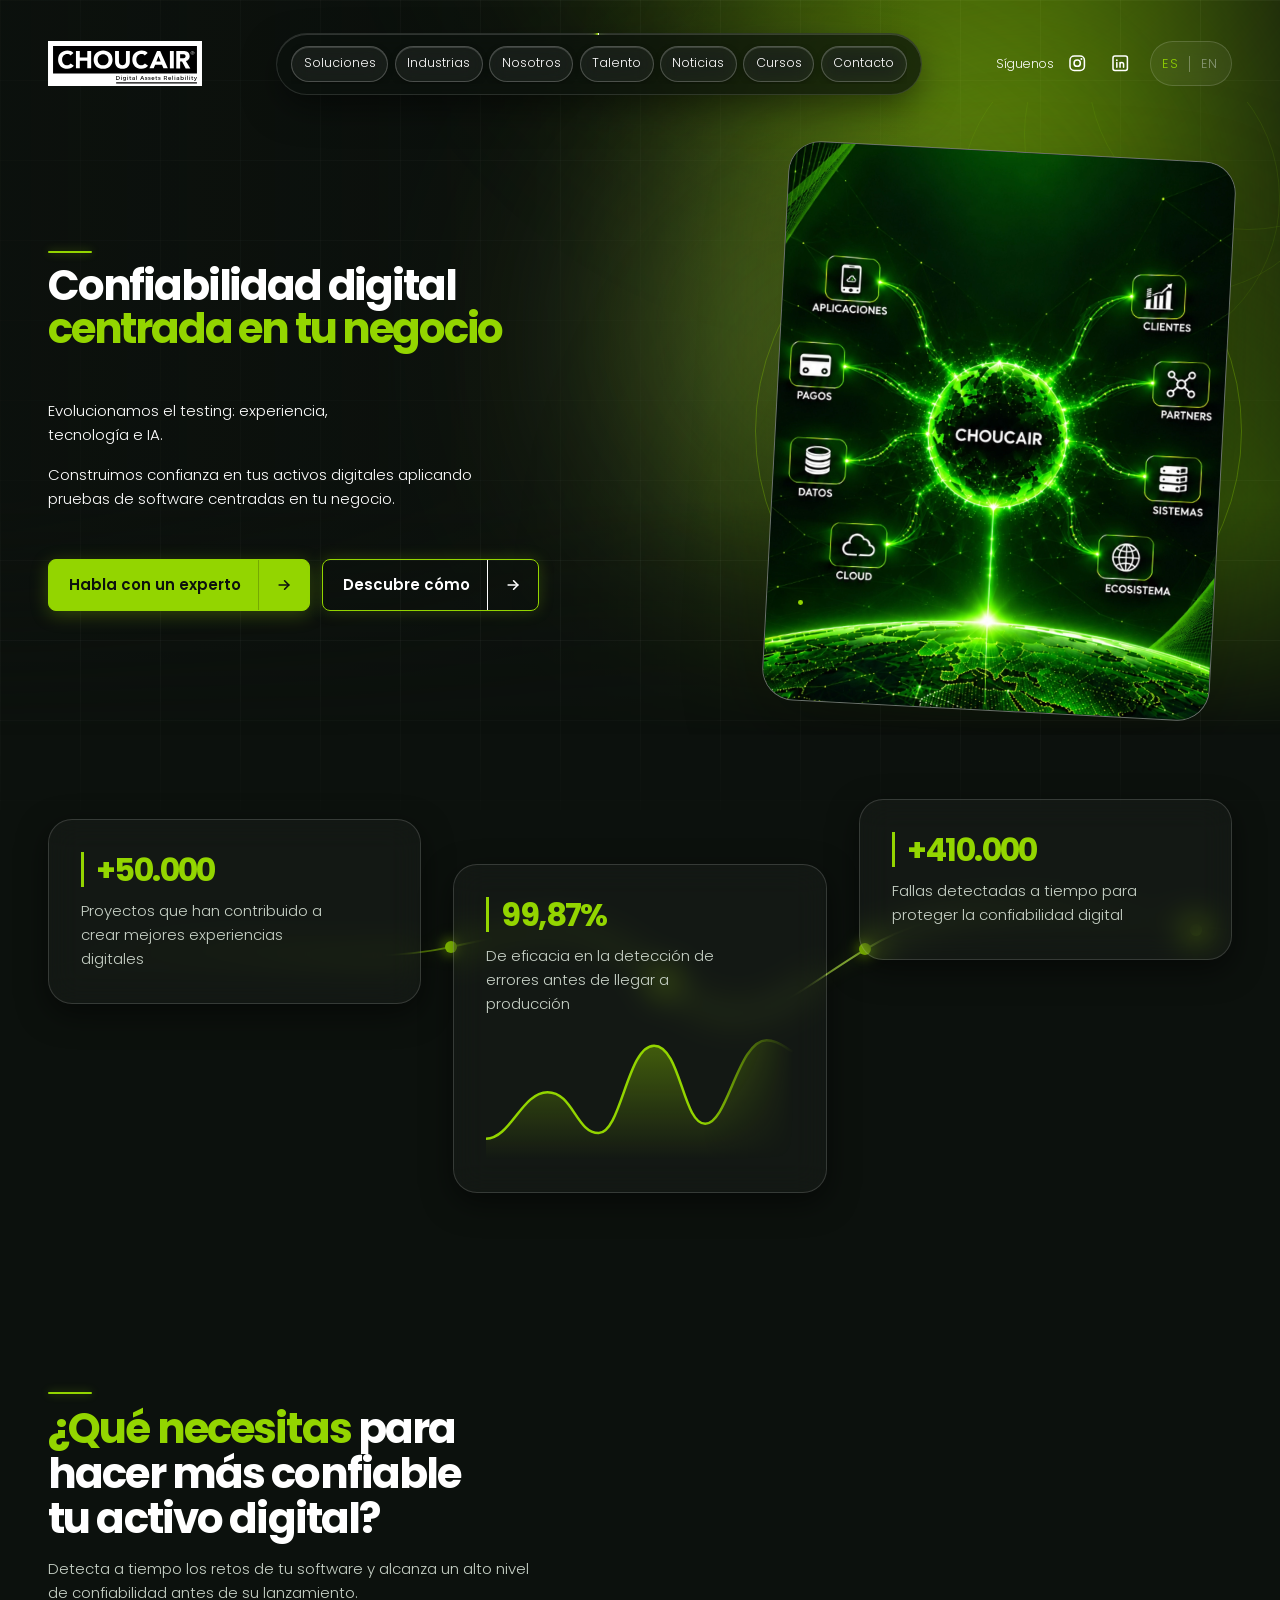
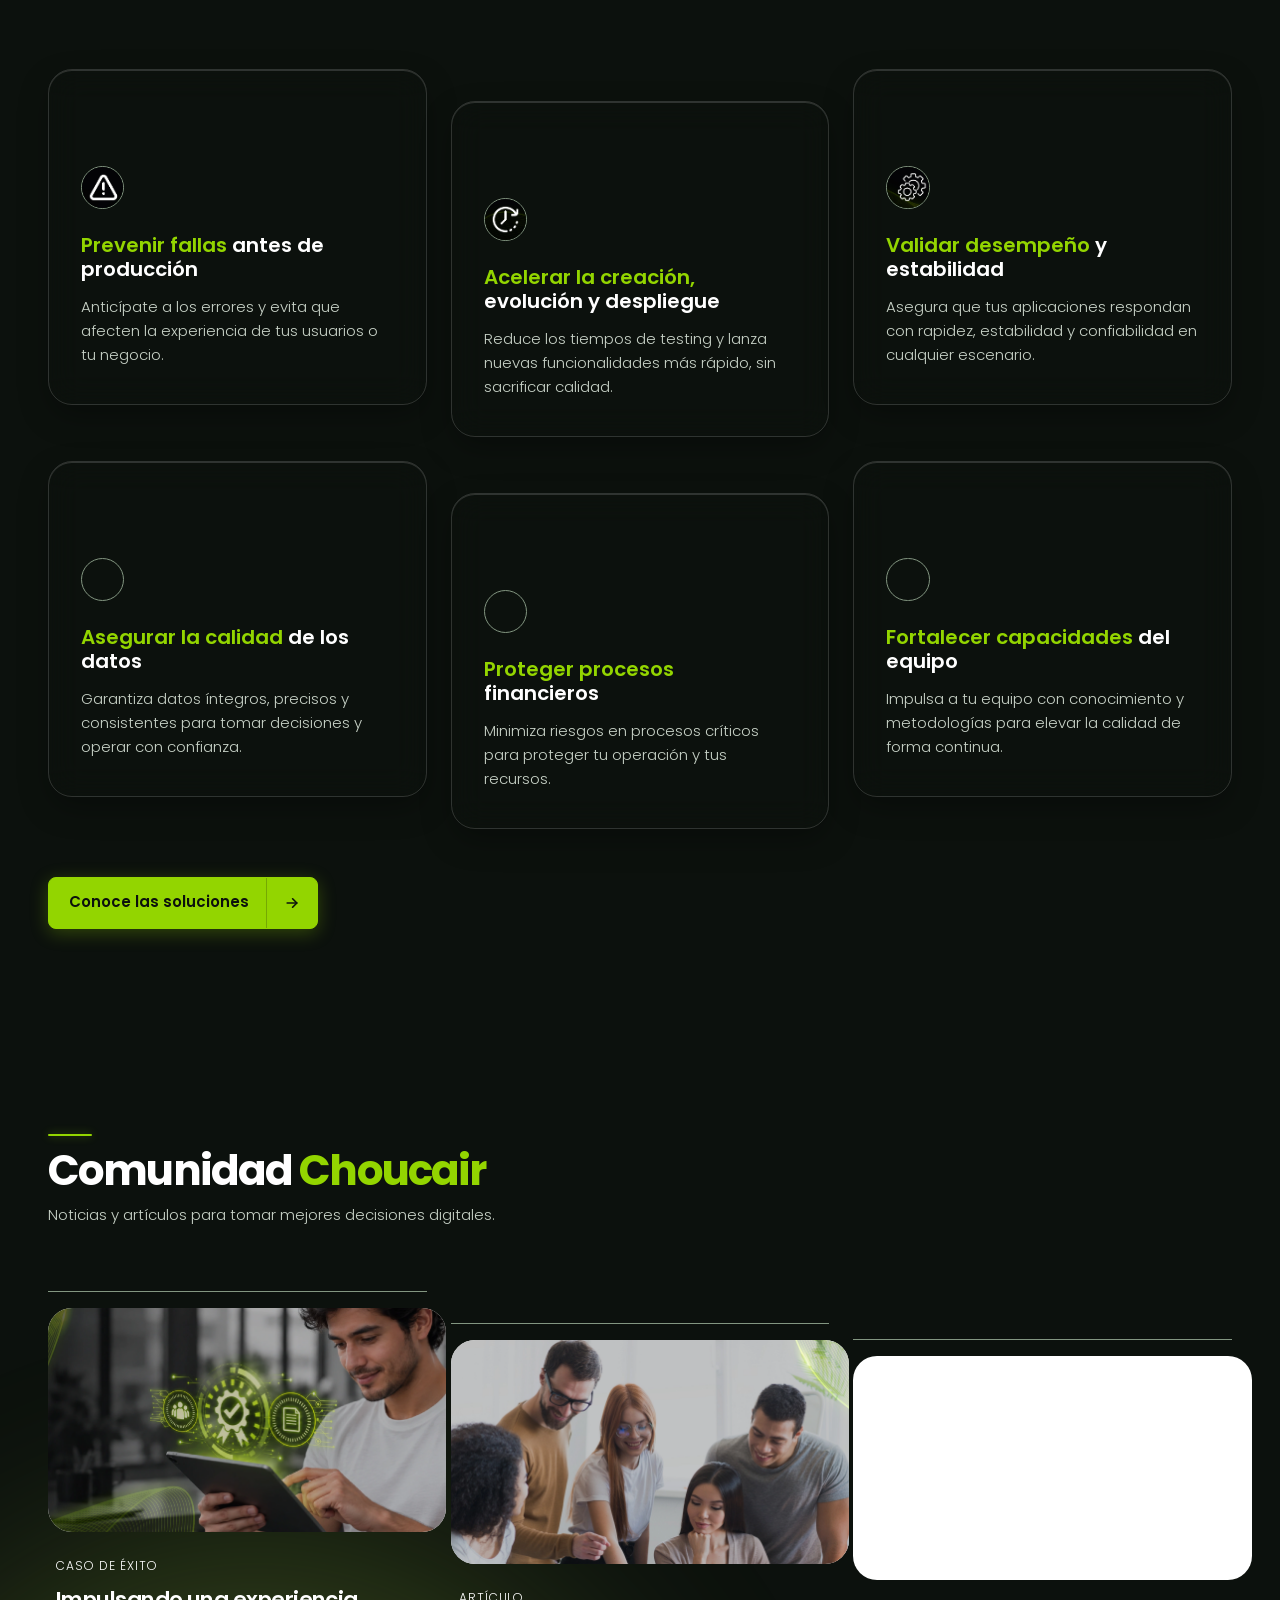
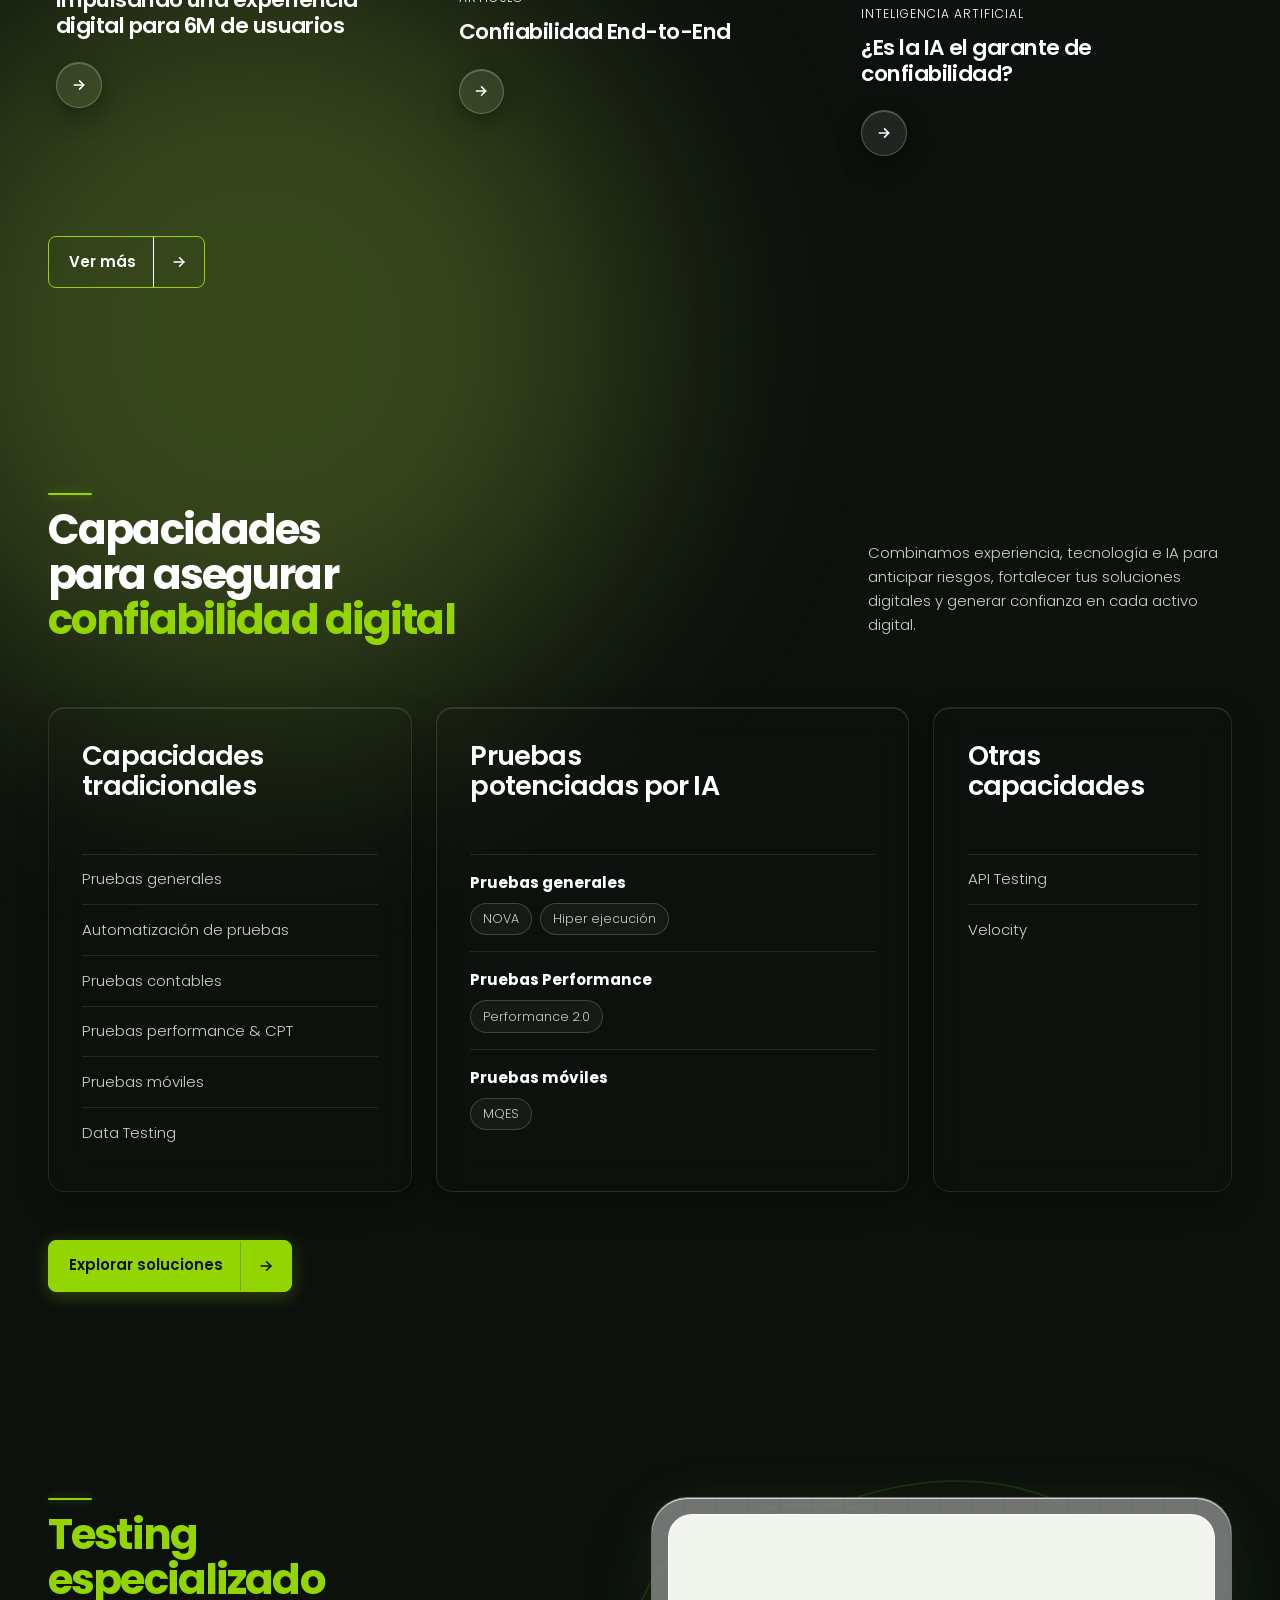
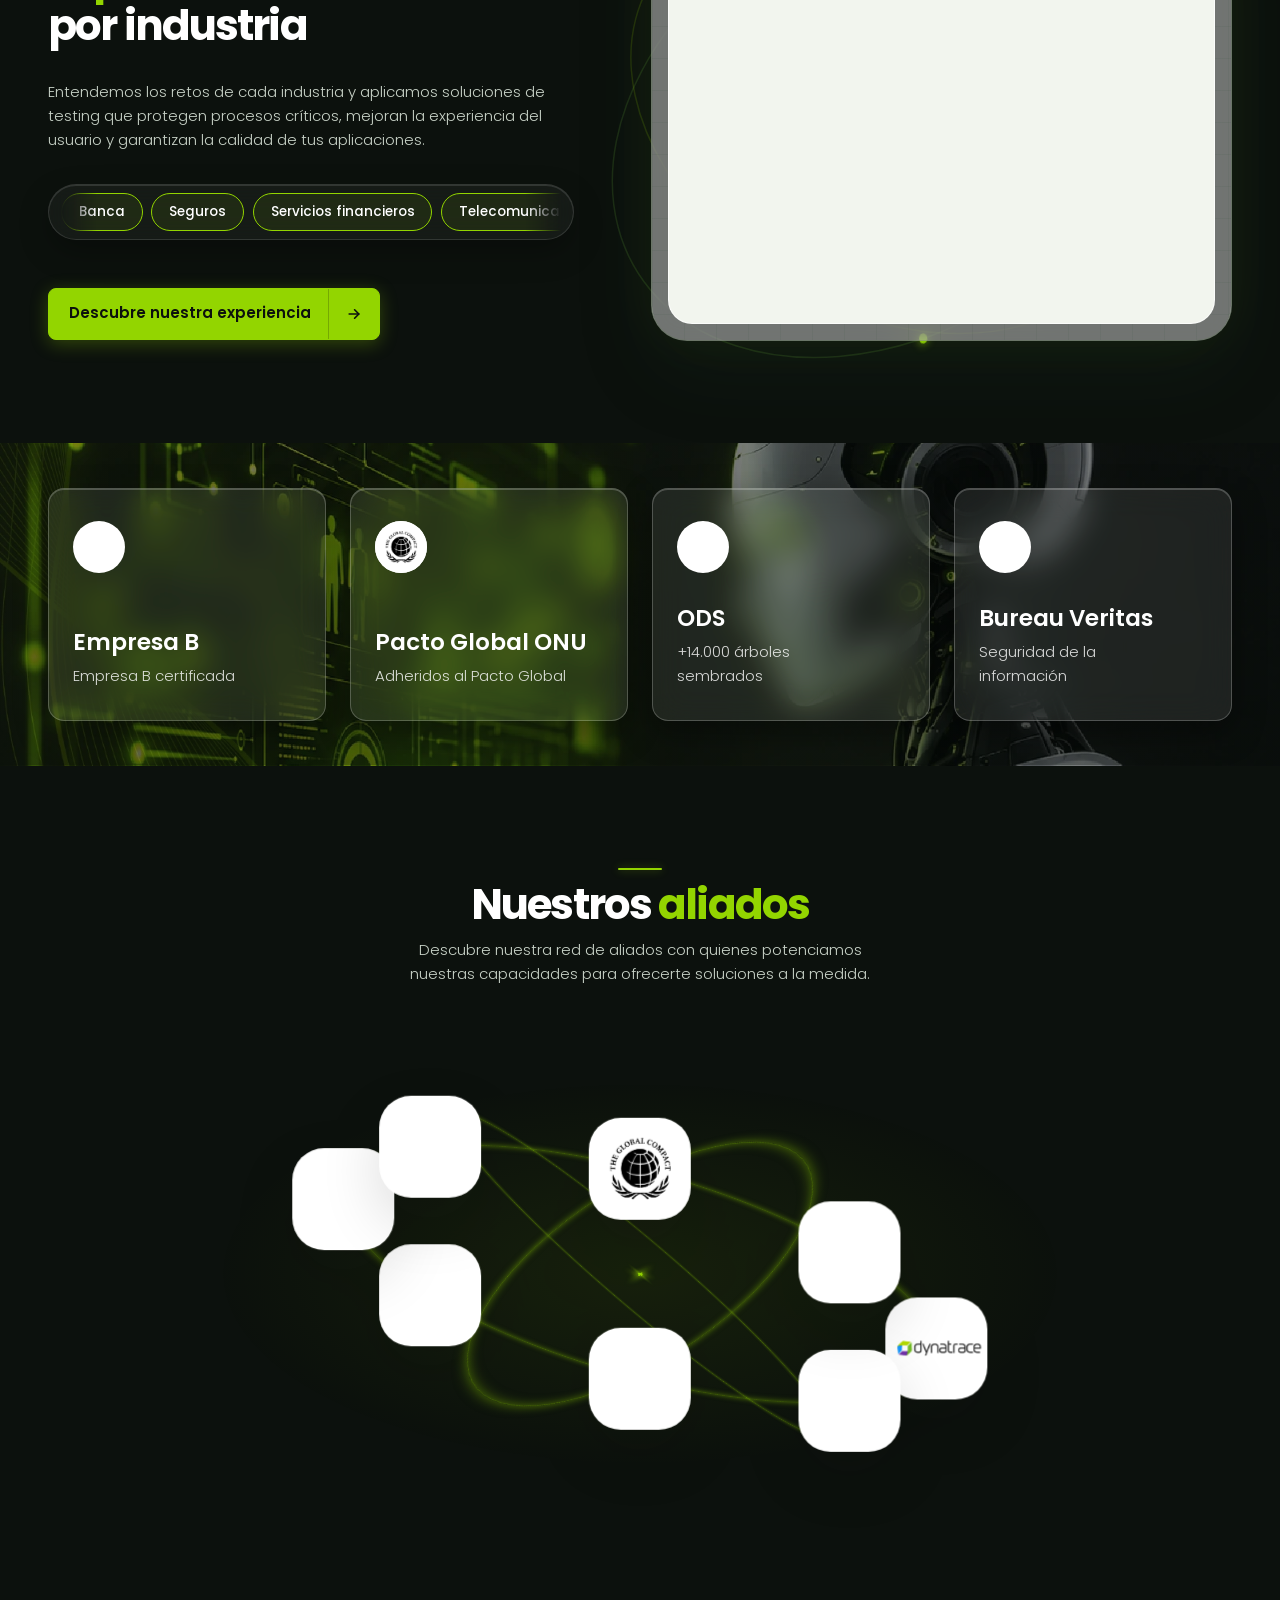
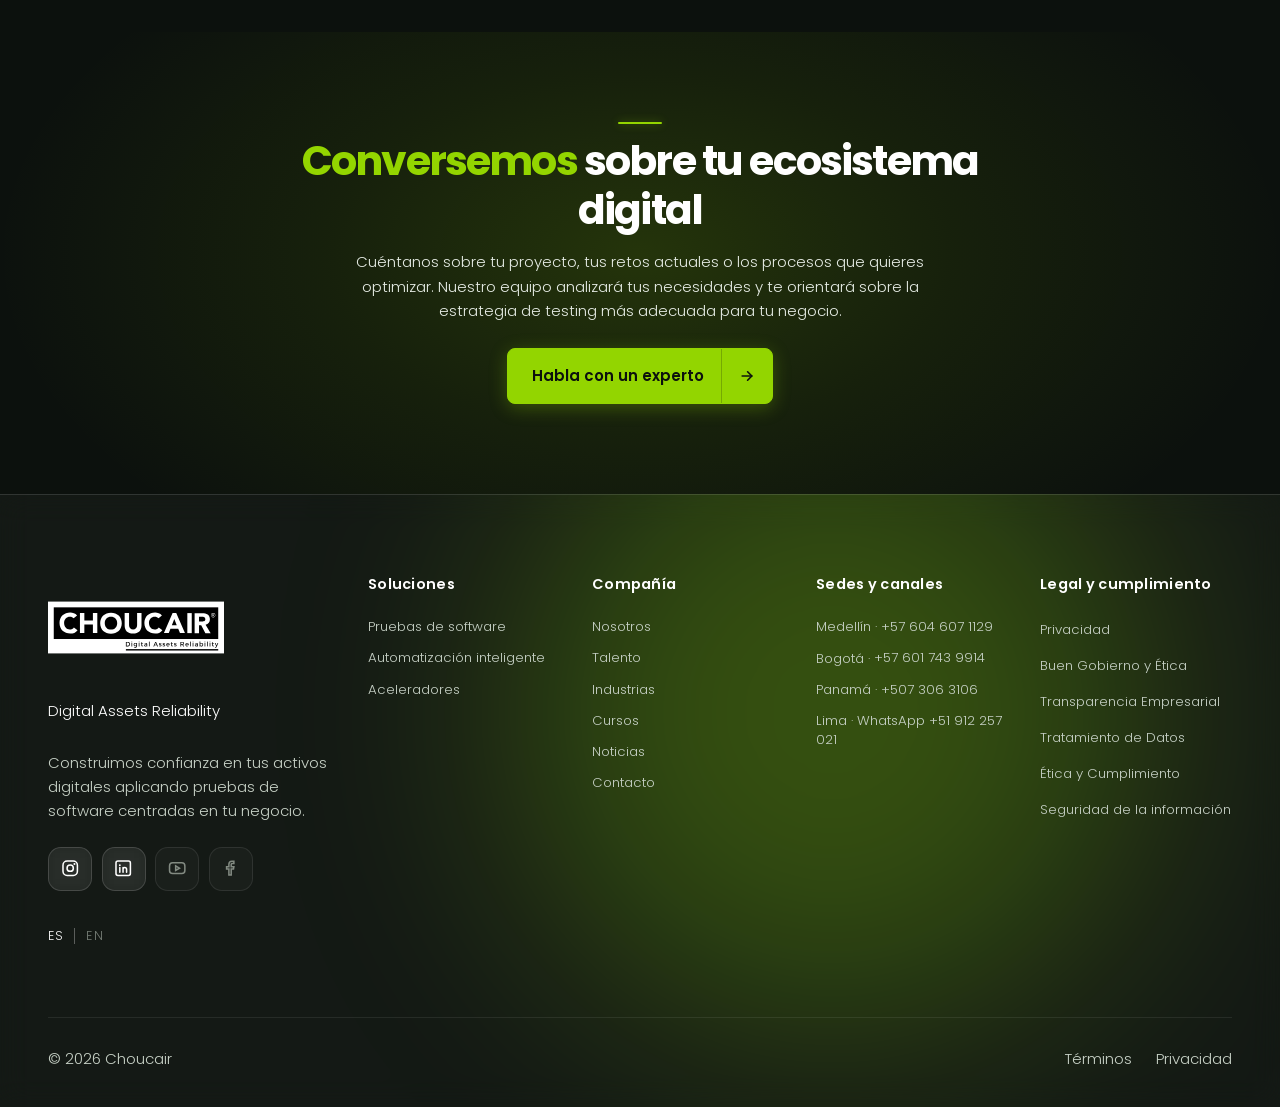
==== index.html @ 162a9464 "Add files via upload" ====
<!doctype html>
<html lang="es">
<head>
  <meta charset="utf-8">
  <meta name="viewport" content="width=device-width, initial-scale=1">
  <meta name="color-scheme" content="dark light">
  <meta name="description" content="Choucair · Confiabilidad digital centrada en tu negocio.">
  <title>Inicio · Choucair · C3 v0.3</title><meta name="robots" content="noindex,nofollow">
  <link rel="preconnect" href="https://fonts.googleapis.com">
  <link rel="preconnect" href="https://fonts.gstatic.com" crossorigin>
  <link rel="stylesheet" href="https://fonts.googleapis.com/css2?family=Poppins:wght@300;400;600;700&amp;display=swap">
  <link rel="stylesheet" href="style.css">
  <script src="home.js" defer></script>
<script src="global-background.js" defer></script></head>
<body class="home-pilot site-background home-page">
  <a class="skip-link" href="#inicio">Saltar al contenido</a>
  <div class="global-aurora" aria-hidden="true"><span></span><span></span><span></span></div><div class="scroll-progress" aria-hidden="true"><span id="scroll-progress-bar"></span></div>
  <main id="main">
    <div class="hero-stage">
      <div class="hero-aurora" aria-hidden="true">
        <div class="hero-aurora-light"></div><div class="hero-aurora-light"></div><div class="hero-aurora-light"></div><div class="hero-aurora-light hero-aurora-pointer"></div>
      </div>
      <header class="site-header" id="top">
        <div class="header-shell">
          <div class="header-inner">
            <a class="brand-link" href="index.html" aria-label="Choucair · Ir al inicio"><img src="assets/brand/logo-choucair.svg" alt="" width="375" height="111"></a>
            <nav class="header-nav-pill" id="primary-nav" aria-label="Navegación principal">
              <ul class="header-nav-list"><li><a href="soluciones.html"><svg class="nav-item-icon" viewBox="0 0 24 24" aria-hidden="true" focusable="false"><path d="m4 7.5 8-4.5 8 4.5v9L12 21l-8-4.5z"/><path d="m4 7.5 8 4.5 8-4.5M12 12v9"/></svg><span>Soluciones</span></a></li><li><a href="industrias.html"><svg class="nav-item-icon" viewBox="0 0 24 24" aria-hidden="true" focusable="false"><path d="M4 21V5l8-2v18M12 9h8v12M2 21h20"/><path d="M7 7v.01M7 11v.01M7 15v.01M16 12v.01M16 16v.01"/></svg><span>Industrias</span></a></li><li><a href="nosotros.html"><svg class="nav-item-icon" viewBox="0 0 24 24" aria-hidden="true" focusable="false"><circle cx="9" cy="8" r="3"/><path d="M3 20v-1a6 6 0 0 1 12 0v1zM16 5.5a3 3 0 0 1 0 5.8M18 14a4 4 0 0 1 3 3.9V20h-3"/></svg><span>Nosotros</span></a></li><li class="nav-talent-desktop"><a href="https://talento.choucairtesting.com/" target="_blank" rel="noopener noreferrer">Talento</a></li><li class="nav-talent-mobile"><a href="https://talento.choucairtesting.com/" target="_blank" rel="noopener noreferrer"><svg class="nav-item-icon" viewBox="0 0 24 24" aria-hidden="true" focusable="false"><circle cx="12" cy="8" r="3"/><path d="M5 21v-1a7 7 0 0 1 14 0v1z"/></svg><span>Talento</span></a></li><li><a href="noticias.html"><svg class="nav-item-icon" viewBox="0 0 24 24" aria-hidden="true" focusable="false"><path d="M4 4h16v16H4zM2 7v12a1 1 0 0 0 1 1M8 8h8M8 12h8M8 16h5"/><path d="M16 15h2v3h-2z"/></svg><span>Noticias</span></a></li><li><a href="cursos.html"><svg class="nav-item-icon" viewBox="0 0 24 24" aria-hidden="true" focusable="false"><path d="M3 5.5A2.5 2.5 0 0 1 5.5 3H21v17H5.5A2.5 2.5 0 0 0 3 22z"/><path d="M3 5.5v14A2.5 2.5 0 0 1 5.5 17H21M8 7h8M8 11h8"/></svg><span>Cursos</span></a></li><li><a href="contacto.html"><svg class="nav-item-icon" viewBox="0 0 24 24" aria-hidden="true" focusable="false"><rect x="3" y="5" width="18" height="14" rx="2"/><path d="m3 7 9 6 9-6"/></svg><span>Contacto</span></a></li></ul>
            <a class="mobile-whatsapp-cta" href="https://wa.me/573235688425" target="_blank" rel="noopener noreferrer"><svg class="mobile-whatsapp-icon" viewBox="0 0 24 24" aria-hidden="true" focusable="false"><path fill="currentColor" d="M17.472 14.382c-.297-.149-1.758-.867-2.03-.967-.273-.099-.471-.148-.67.15-.198.297-.768.966-.94 1.164-.173.198-.347.223-.644.075-.297-.149-1.255-.463-2.39-1.475-.883-.788-1.48-1.761-1.653-2.059-.173-.297-.018-.458.13-.606.134-.133.297-.347.446-.52.149-.174.198-.298.297-.496.099-.198.05-.372-.025-.52-.074-.149-.669-1.612-.916-2.207-.242-.579-.487-.5-.669-.51l-.57-.01c-.198 0-.52.074-.792.372s-1.04 1.016-1.04 2.479 1.065 2.875 1.213 3.074c.149.198 2.095 3.2 5.076 4.487.709.306 1.262.489 1.694.626.712.226 1.36.194 1.872.118.571-.085 1.758-.719 2.006-1.413.248-.694.248-1.289.173-1.413-.074-.124-.272-.198-.57-.347m-5.421 7.403h-.004a9.87 9.87 0 0 1-5.031-1.378l-.361-.214-3.741.982.999-3.648-.235-.374a9.86 9.86 0 0 1-1.51-5.26c.002-5.45 4.437-9.884 9.889-9.884a9.82 9.82 0 0 1 6.988 2.896 9.82 9.82 0 0 1 2.894 6.99c-.003 5.45-4.438 9.884-9.889 9.884m8.413-18.297A11.815 11.815 0 0 0 12.05 0C5.495 0 .16 5.335.157 11.89c0 2.096.547 4.142 1.588 5.946L.05 24l6.304-1.654a11.9 11.9 0 0 0 5.693 1.449h.005c6.554 0 11.89-5.335 11.893-11.89a11.82 11.82 0 0 0-3.481-8.417z"/></svg><span>Hablar por WhatsApp</span></a></nav>
            <div class="header-community">
              <div class="header-follow"><span class="header-follow-label">Síguenos</span><div class="header-socials social-links" role="group" aria-label="Redes sociales"><a href="https://www.instagram.com/choucairtesting/" target="_blank" rel="noopener noreferrer" aria-label="Instagram de Choucair"><svg class="social-icon social-icon-instagram" viewbox="0 0 24 24" aria-hidden="true"><rect x="2.6" y="2.6" width="18.8" height="18.8" rx="5.4"></rect><circle cx="12" cy="12" r="4.1"></circle><circle class="icon-dot" cx="17.55" cy="6.5" r="1.35"></circle></svg></a><a href="https://www.linkedin.com/company/choucairtesting/posts/?feedView=all" target="_blank" rel="noopener noreferrer" aria-label="LinkedIn de Choucair"><svg class="social-icon social-icon-linkedin" viewbox="0 0 24 24" aria-hidden="true"><rect x="2.6" y="2.6" width="18.8" height="18.8" rx="2.5"></rect><circle class="icon-dot" cx="7.6" cy="8" r="1.2"></circle><path d="M7.6 11.2v6.1M11.8 17.3v-6.1m0 2.2c0-1.4 1-2.3 2.3-2.3 1.4 0 2.3.9 2.3 2.4v3.8" stroke-linecap="round" stroke-linejoin="round"></path></svg></a></div></div>
              <div class="header-language"><div class="language-switch" role="group" aria-label="Idioma"><span aria-current="true">ES</span><span class="language-divider" aria-hidden="true"></span><button type="button" disabled title="Inglés aún no disponible" aria-label="Inglés, aún no disponible">EN</button></div></div>
            </div>
            <button class="mobile-menu-toggle" type="button" aria-controls="primary-nav" aria-expanded="false" aria-label="Abrir menú"><span class="mobile-menu-icon" aria-hidden="true"></span></button>
          </div>
        </div>
      </header>

        <!-- H01 · Banner principal -->
        <section class="home-section hero-section surface-dark" id="inicio" data-section="01" aria-labelledby="h01-title">
          <div class="signal-field" aria-hidden="true"><span class="signal-ring ring-one"></span><span class="signal-ring ring-two"></span><span class="signal-ring ring-three"></span></div>
          <div class="container hero-shell">
            <div class="hero-intro">
              <span class="section-kicker" aria-hidden="true"><span class="kicker-line"></span></span>
              <h1 class="display reveal" id="h01-title">Confiabilidad digital <span class="title-accent">centrada en tu negocio</span></h1>
              <p class="hero-lead reveal">Evolucionamos el testing: experiencia, tecnología e IA.</p>
              <p class="hero-description reveal">Construimos confianza en tus activos digitales aplicando pruebas de software centradas en tu negocio.</p>
              <div class="action-row reveal"><a class="button button-primary" href="contacto.html">Habla con un experto <span aria-hidden="true">↗</span></a><a class="button button-secondary hero-cta-featured" href="soluciones.html">Descubre cómo <span aria-hidden="true">↘</span></a></div>
            </div>
            <div class="hero-visual reveal">
              <div class="hero-visual-grid" aria-hidden="true"></div>
              <div class="hero-orbit orbit-a" aria-hidden="true"></div><div class="hero-orbit orbit-b" aria-hidden="true"></div>
              <div class="hero-media"><img src="assets/media/INICIO-HERO-PRINCIPAL-HOME.webp" alt="Ilustración de un ecosistema digital conectado alrededor de Choucair: aplicaciones, clientes, pagos, partners, datos, sistemas y cloud" width="1080" height="1350" loading="eager" fetchpriority="high" decoding="async"></div>

            </div>
          </div>
        </section>
    </div>

    <!-- H01 · Evidencia inmediata, debajo del Hero -->
    <section class="home-section evidence-section surface-dark" aria-label="Indicadores de confiabilidad">
      <div class="container evidence-wrap reveal">
        <div class="evidence-grid" tabindex="0" aria-label="Tres indicadores de confiabilidad">
          <div class="evidence-connector" aria-hidden="true">
            <svg viewbox="0 0 1200 180" preserveaspectratio="none" focusable="false"><defs><lineargradient id="evidence-connector-gradient" x1="0" y1="0" x2="1" y2="0"><stop offset="0" stop-color="#93d500" stop-opacity="0"></stop><stop offset=".3" stop-color="#93d500" stop-opacity=".55"></stop><stop offset=".7" stop-color="#b7e94a" stop-opacity=".75"></stop><stop offset="1" stop-color="#93d500" stop-opacity="0"></stop></lineargradient></defs><path d="M0 90 C180 60 290 95 408 74 S540 48 624 103 S740 120 828 76 S1010 40 1200 60" fill="none" stroke="url(#evidence-connector-gradient)" stroke-width="2" vector-effect="non-scaling-stroke"></path></svg>
            <span class="evidence-node node-one"></span><span class="evidence-node node-two"></span><span class="evidence-node node-three"></span><span class="evidence-node node-four"></span>
          </div>
          <div class="evidence-plate"><strong><span class="stat-count" aria-hidden="true">+50.000</span><span class="visually-hidden">+50.000</span></strong><span>Proyectos que han contribuido a crear mejores experiencias digitales</span></div>
          <div class="evidence-plate evidence-plate--middle"><strong><span class="stat-count" aria-hidden="true">99,87%</span><span class="visually-hidden">99,87%</span></strong><span>De eficacia en la detección de errores antes de llegar a producción</span><svg class="evidence-sparkline" viewbox="0 0 300 155" preserveaspectratio="none" aria-hidden="true" focusable="false"><defs><lineargradient id="evidence-sparkline-fill" x1="0" y1="0" x2="0" y2="1"><stop offset="0" stop-color="#93d500" stop-opacity=".38"></stop><stop offset="1" stop-color="#93d500" stop-opacity="0"></stop></lineargradient></defs><path d="M0 132 C24 132 35 82 60 82 C85 82 88 126 110 126 C132 126 138 32 164 32 C190 32 192 116 214 116 C236 116 246 26 274 26 C288 26 295 38 300 38 L300 155 L0 155 Z" fill="url(#evidence-sparkline-fill)"></path><path d="M0 132 C24 132 35 82 60 82 C85 82 88 126 110 126 C132 126 138 32 164 32 C190 32 192 116 214 116 C236 116 246 26 274 26 C288 26 295 38 300 38" fill="none" stroke="#93d500" stroke-width="2.5" stroke-linecap="round" vector-effect="non-scaling-stroke"></path></svg></div>
          <div class="evidence-plate evidence-plate--last"><strong><span class="stat-count" aria-hidden="true">+410.000</span><span class="visually-hidden">+410.000</span></strong><span>Fallas detectadas a tiempo para proteger la confiabilidad digital</span></div>
        </div>
      </div>
    </section>

    <!-- H02 · Entrada por necesidad -->
    <section class="home-section needs-section surface-dark" id="necesidades" data-section="02" aria-labelledby="h02-title">
      <div class="container section-frame">
        <div class="section-heading"><span class="section-kicker" aria-hidden="true"><span class="kicker-line"></span></span><h2 class="section-title reveal" id="h02-title"><span class="title-accent">¿Qué necesitas</span> para hacer más confiable tu activo digital?</h2><p class="section-description reveal">Detecta a tiempo los retos de tu software y alcanza un alto nivel de confiabilidad antes de su lanzamiento.</p></div>
        <div class="need-grid" tabindex="0" aria-label="Necesidades digitales; desliza para ver más">
          <article class="need-card reveal"><span class="need-glyph" aria-hidden="true"><img src="assets/media/needs/need-1.webp" alt="" width="1001" height="1001" loading="lazy" decoding="async"></span><h3><span class="title-accent">Prevenir fallas</span> antes de producción</h3><p>Anticípate a los errores y evita que afecten la experiencia de tus usuarios o tu negocio.</p></article>
          <article class="need-card reveal"><span class="need-glyph" aria-hidden="true"><img src="assets/media/needs/need-2.webp" alt="" width="1001" height="1001" loading="lazy" decoding="async"></span><h3><span class="title-accent">Acelerar la creación,</span> evolución y despliegue</h3><p>Reduce los tiempos de testing y lanza nuevas funcionalidades más rápido, sin sacrificar calidad.</p></article>
          <article class="need-card reveal"><span class="need-glyph" aria-hidden="true"><img src="assets/media/needs/need-3.webp" alt="" width="1001" height="1001" loading="lazy" decoding="async"></span><h3><span class="title-accent">Validar desempeño</span> y estabilidad</h3><p>Asegura que tus aplicaciones respondan con rapidez, estabilidad y confiabilidad en cualquier escenario.</p></article>
          <article class="need-card reveal"><span class="need-glyph" aria-hidden="true"><img src="assets/media/needs/need-4.webp" alt="" width="1001" height="1001" loading="lazy" decoding="async"></span><h3><span class="title-accent">Asegurar la calidad</span> de los datos</h3><p>Garantiza datos íntegros, precisos y consistentes para tomar decisiones y operar con confianza.</p></article>
          <article class="need-card reveal"><span class="need-glyph" aria-hidden="true"><img src="assets/media/needs/need-5.webp" alt="" width="1001" height="1001" loading="lazy" decoding="async"></span><h3><span class="title-accent">Proteger procesos</span> financieros</h3><p>Minimiza riesgos en procesos críticos para proteger tu operación y tus recursos.</p></article>
          <article class="need-card reveal"><span class="need-glyph" aria-hidden="true"><img src="assets/media/needs/need-6.webp" alt="" width="1001" height="1001" loading="lazy" decoding="async"></span><h3><span class="title-accent">Fortalecer capacidades</span> del equipo</h3><p>Impulsa a tu equipo con conocimiento y metodologías para elevar la calidad de forma continua.</p></article>
        </div>
        <div class="section-tail reveal"><a class="button button-primary" href="soluciones.html">Conoce las soluciones <span aria-hidden="true">↗</span></a></div>
      </div>
    </section>

    <!-- H03 · Comunidad / noticias recientes -->
    <section class="home-section editorial-section surface-light" id="noticias" data-section="03" aria-labelledby="h03-title">
      <div class="container section-frame">
        <div class="section-heading"><span class="section-kicker" aria-hidden="true"><span class="kicker-line"></span></span><div class="heading-line heading-line--stacked"><h2 class="section-title reveal" id="h03-title">Comunidad <span class="title-accent">Choucair</span></h2><p class="section-description reveal">Noticias y artículos para tomar mejores decisiones digitales.</p></div></div>
        <div class="editorial-grid" tabindex="0" aria-label="Publicaciones de Comunidad Choucair; desliza para ver más">
          <article class="editorial-card reveal"><div class="editorial-cover"><img src="assets/media/editorial/INICIO-NOTICIAS-RECIENTES-DESKTOP-1.webp" alt="Persona consulta indicadores de calidad digital en una tableta" width="1601" height="901" loading="lazy" decoding="async"></div><div class="editorial-body"><p class="card-meta">Caso de éxito</p><h3>Impulsando una experiencia digital para 6M de usuarios</h3><a class="card-direction" aria-label="Abrir artículo: Impulsando una experiencia digital para 6M de usuarios" href="articulo.html">↗</a></div></article>
          <article class="editorial-card reveal"><div class="editorial-cover"><img src="assets/media/editorial/INICIO-NOTICIAS-CONFIABILIDAD-END-TO-END.webp" alt="Equipo de profesionales colaborando en una revisión de confiabilidad digital" width="1600" height="900" loading="lazy" decoding="async"></div><div class="editorial-body"><p class="card-meta">Artículo</p><h3>Confiabilidad End-to-End</h3><a class="card-direction" aria-label="Abrir artículo: Confiabilidad End-to-End" href="articulo.html">↗</a></div></article>
          <article class="editorial-card reveal"><div class="editorial-cover"><img src="assets/media/editorial/INICIO-NOTICIAS-IA-GARANTE-CONFIABILIDAD.webp" alt="Profesional interactuando con una interfaz de indicadores de calidad e inteligencia artificial" width="1600" height="900" loading="lazy" decoding="async"></div><div class="editorial-body"><p class="card-meta">Inteligencia artificial</p><h3>¿Es la IA el garante de confiabilidad?</h3><a class="card-direction" aria-label="Abrir artículo: ¿Es la IA el garante de confiabilidad?" href="articulo.html">↗</a></div></article>
        </div>
        <div class="section-tail reveal"><a class="button button-secondary" href="noticias.html">Ver más <span aria-hidden="true">↗</span></a></div>
      </div>
    </section>

    <!-- H04 · Mapa del portafolio -->
    <section class="home-section capability-section surface-dark" id="soluciones" data-section="04" aria-labelledby="h04-title">
      <div class="container section-frame">
        <div class="section-heading"><span class="section-kicker" aria-hidden="true"><span class="kicker-line"></span></span><div class="heading-line"><h2 class="section-title reveal" id="h04-title">Capacidades para asegurar <span class="title-accent">confiabilidad digital</span></h2><p class="section-description reveal">Combinamos experiencia, tecnología e IA para anticipar riesgos, fortalecer tus soluciones digitales y generar confianza en cada activo digital.</p></div></div>
        <div class="capability-map" aria-label="Tres pilares del portafolio de capacidades">
          <div class="capability-panel reveal"><h3>Capacidades tradicionales</h3><ul><li>Pruebas generales</li><li>Automatización de pruebas</li><li>Pruebas contables</li><li>Pruebas performance &amp; CPT</li><li>Pruebas móviles</li><li>Data Testing</li></ul></div>
          <div class="capability-panel capability-panel-featured reveal"><h3>Pruebas potenciadas por IA</h3><div class="ai-capability"><strong>Pruebas generales</strong><div><span>NOVA</span><span>Hiper ejecución</span></div></div><div class="ai-capability"><strong>Pruebas Performance</strong><div><span>Performance 2.0</span></div></div><div class="ai-capability"><strong>Pruebas móviles</strong><div><span>MQES</span></div></div></div>
          <div class="capability-panel reveal"><h3>Otras capacidades</h3><ul><li>API Testing</li><li>Velocity</li></ul></div>
        </div>
        <div class="section-tail reveal"><a class="button button-primary" href="soluciones.html">Explorar soluciones <span aria-hidden="true">↗</span></a></div>
      </div>
    </section>

    <!-- H05 · Experiencia por industria -->
    <section class="home-section industry-section surface-light" id="industrias" data-section="05" aria-labelledby="h05-title">
      <div class="container industry-layout">
        <div class="industry-copy"><span class="section-kicker" aria-hidden="true"><span class="kicker-line"></span></span><h2 class="section-title reveal" id="h05-title"><span class="title-accent">Testing especializado</span> por industria</h2><p class="section-description reveal">Entendemos los retos de cada industria y aplicamos soluciones de testing que protegen procesos críticos, mejoran la experiencia del usuario y garantizan la calidad de tus aplicaciones.</p>
          <div class="industry-tag-rail reveal">
            <button class="industry-tag-arrow industry-tag-arrow--previous" type="button" aria-label="Ver industrias anteriores" disabled><svg viewbox="0 0 24 24" aria-hidden="true" focusable="false"><path d="m14.5 5-7 7 7 7"></path></svg></button>
            <div class="industry-tag-viewport" aria-label="Industrias representadas; desplaza horizontalmente para ver todas" tabindex="0"><div class="industry-tag-track"><ul class="industry-tags"><li>Banca</li><li>Seguros</li><li>Servicios financieros</li><li>Telecomunicaciones</li><li>Retail</li></ul><ul class="industry-tags industry-tags--clone" aria-hidden="true"><li>Banca</li><li>Seguros</li><li>Servicios financieros</li><li>Telecomunicaciones</li><li>Retail</li></ul></div></div>
            <button class="industry-tag-arrow industry-tag-arrow--next" type="button" aria-label="Ver más industrias"><svg viewbox="0 0 24 24" aria-hidden="true" focusable="false"><path d="m9.5 5 7 7-7 7"></path></svg></button>
          </div>
          <a class="button button-primary" href="industrias.html">Descubre nuestra experiencia <span aria-hidden="true">↗</span></a></div>
        <div class="industry-visual-wrap reveal"><svg class="industry-orbit" viewbox="0 0 1000 750" preserveaspectratio="none" aria-hidden="true" focusable="false"><g transform="rotate(-18 500 375)"><ellipse cx="500" cy="375" rx="484" ry="310"></ellipse><circle class="industry-orbit-node" r="7"><animatemotion dur="18s" repeatcount="indefinite" path="M 984,375 A 484,310 0 1,1 16,375 A 484,310 0 1,1 984,375"></animatemotion></circle></g><g transform="rotate(18 500 375)"><ellipse cx="500" cy="375" rx="452" ry="276"></ellipse></g></svg><div class="industry-visual"><div class="industry-media"><img src="assets/media/industry/INICIO-EXPERIENCIA-POR-INDUSTRIA-MOBILE.webp" alt="Dos personas revisan información digital en un portátil" width="1081" height="1351" loading="lazy" decoding="async"></div></div></div>
      </div>
    </section>

    <!-- H06 · Confianza con respaldo -->
    <section class="home-section trust-section surface-dark" id="respaldo" data-section="06" aria-labelledby="h06-title">
      <div class="container section-frame">
        <h2 class="section-title visually-hidden" id="h06-title">Empresa B, Pacto Global ONU, ODS y Bureau Veritas</h2>
        <div class="trust-grid">
          <div class="trust-item reveal"><span class="trust-symbol trust-symbol--logo" aria-hidden="true"><img src="assets/media/partners/INICIO-ALIADOS-Y-PARTNERS-DESKTOP-MOBILE-5.webp" alt="" width="1001" height="1001" loading="lazy" decoding="async"></span><strong>Empresa B</strong><span>Empresa B certificada</span></div>
          <div class="trust-item reveal"><span class="trust-symbol trust-symbol--logo" aria-hidden="true"><img src="assets/media/partners/INICIO-ALIADOS-Y-PARTNERS-DESKTOP-MOBILE-7.webp" alt="" width="1001" height="1001" loading="lazy" decoding="async"></span><strong>Pacto Global ONU</strong><span>Adheridos al Pacto Global</span></div>
          <div class="trust-item reveal"><span class="trust-symbol trust-symbol--logo" aria-hidden="true"><img src="assets/media/partners/INICIO-ALIADOS-Y-PARTNERS-DESKTOP-MOBILE-6.webp" alt="" width="1001" height="1001" loading="lazy" decoding="async"></span><strong>ODS</strong><span>+14.000 árboles sembrados</span></div>
          <div class="trust-item reveal"><span class="trust-symbol trust-symbol--logo" aria-hidden="true"><img src="assets/media/partners/INICIO-ALIADOS-Y-PARTNERS-DESKTOP-MOBILE-8.webp" alt="" width="1001" height="1001" loading="lazy" decoding="async"></span><strong>Bureau Veritas</strong><span>Seguridad de la información</span></div>
        </div>
      </div>
    </section>

    <!-- H07 · Aliados -->
    <section class="home-section partners-section surface-light" id="aliados" data-section="07" aria-labelledby="h07-title">
      <div class="container section-frame">
        <div class="section-heading partners-heading"><span class="section-kicker" aria-hidden="true"><span class="kicker-line"></span></span><div class="heading-line"><h2 class="section-title reveal" id="h07-title">Nuestros <span class="title-accent">aliados</span></h2><p class="section-description reveal">Descubre nuestra red de aliados con quienes potenciamos nuestras capacidades para ofrecerte soluciones a la medida.</p></div></div>

        <div class="partner-orbit-scene">
          <div class="partner-orbit-lines" aria-hidden="true"><span class="partner-orbit-ring partner-orbit-ring--outer"><span class="partner-orbit-node"></span></span><span class="partner-orbit-ring partner-orbit-ring--inner"><span class="partner-orbit-node"></span></span><span class="partner-orbit-ring partner-orbit-ring--tertiary"><span class="partner-orbit-node"></span></span></div>
          <ul class="partner-cloud reveal" tabindex="0" aria-label="Aliados de Choucair; desliza horizontalmente para ver todos los logos">
            <li class="partner-card"><span class="partner-card-face"><img src="assets/media/partners/INICIO-ALIADOS-Y-PARTNERS-DESKTOP-MOBILE-1.webp" alt="Dynatrace" width="1001" height="1001" loading="lazy" decoding="async"></span></li>
            <li class="partner-card"><span class="partner-card-face"><img src="assets/media/partners/INICIO-ALIADOS-Y-PARTNERS-DESKTOP-MOBILE-2.webp" alt="Fluid Attacks" width="1001" height="1001" loading="lazy" decoding="async"></span></li>
            <li class="partner-card"><span class="partner-card-face"><img src="assets/media/partners/INICIO-ALIADOS-Y-PARTNERS-DESKTOP-MOBILE-3.webp" alt="Grupo HDI" width="1001" height="1001" loading="lazy" decoding="async"></span></li>
            <li class="partner-card"><span class="partner-card-face"><img src="assets/media/partners/INICIO-ALIADOS-Y-PARTNERS-DESKTOP-MOBILE-4.webp" alt="Tricentis" width="1001" height="1001" loading="lazy" decoding="async"></span></li>
            <li class="partner-card"><span class="partner-card-face"><img src="assets/media/partners/INICIO-ALIADOS-Y-PARTNERS-DESKTOP-MOBILE-5.webp" alt="Certified B Corporation" width="1001" height="1001" loading="lazy" decoding="async"></span></li>
            <li class="partner-card"><span class="partner-card-face"><img src="assets/media/partners/INICIO-ALIADOS-Y-PARTNERS-DESKTOP-MOBILE-6.webp" alt="Objetivos de Desarrollo Sostenible" width="1001" height="1001" loading="lazy" decoding="async"></span></li>
            <li class="partner-card"><span class="partner-card-face"><img src="assets/media/partners/INICIO-ALIADOS-Y-PARTNERS-DESKTOP-MOBILE-7.webp" alt="The Global Compact" width="1001" height="1001" loading="lazy" decoding="async"></span></li>
            <li class="partner-card"><span class="partner-card-face"><img src="assets/media/partners/INICIO-ALIADOS-Y-PARTNERS-DESKTOP-MOBILE-8.webp" alt="Bureau Veritas" width="1001" height="1001" loading="lazy" decoding="async"></span></li>
          </ul>
        </div>
      </div>
    </section>

  <div class="closing-stage home-closing-stage">
    <div class="closing-aurora" aria-hidden="true"><span class="closing-aurora-light"></span><span class="closing-aurora-light"></span><span class="closing-aurora-light"></span><span class="closing-aurora-light"></span></div>
    <!-- H08 · Conversión principal -->
    <section class="home-section closing-section home-closing-cta" id="contacto" data-section="08" aria-labelledby="h08-title">
      <div class="container closing-layout"><div class="closing-copy"><span class="section-kicker" aria-hidden="true"><span class="kicker-line"></span></span><h2 class="section-title reveal" id="h08-title"><span class="title-accent">Conversemos</span> sobre tu ecosistema digital</h2><p class="section-description reveal">Cuéntanos sobre tu proyecto, tus retos actuales o los procesos que quieres optimizar. Nuestro equipo analizará tus necesidades y te orientará sobre la estrategia de testing más adecuada para tu negocio.</p></div><div class="closing-action reveal"><a class="button button-primary button-large" href="contacto.html">Habla con un experto <span aria-hidden="true">↗</span></a></div></div>
    </section>
  </div>
  </main>

  <footer class="site-footer" aria-label="Pie de página">
    <div class="footer-shell reveal">
      <div class="footer-brand"><img src="assets/brand/logo-choucair.svg" alt="Choucair" width="375" height="111"><span class="footer-tagline">Digital Assets Reliability</span><p class="footer-description">Construimos confianza en tus activos digitales aplicando pruebas de software centradas en tu negocio.</p><div class="footer-socials social-links" role="group" aria-label="Redes sociales"><a href="https://www.instagram.com/choucairtesting/" target="_blank" rel="noopener noreferrer" aria-label="Instagram de Choucair"><svg class="social-icon social-icon-instagram" viewbox="0 0 24 24" aria-hidden="true"><rect x="2.6" y="2.6" width="18.8" height="18.8" rx="5.4"></rect><circle cx="12" cy="12" r="4.1"></circle><circle class="icon-dot" cx="17.55" cy="6.5" r="1.35"></circle></svg></a><a href="https://www.linkedin.com/company/choucairtesting/posts/?feedView=all" target="_blank" rel="noopener noreferrer" aria-label="LinkedIn de Choucair"><svg class="social-icon social-icon-linkedin" viewbox="0 0 24 24" aria-hidden="true"><rect x="2.6" y="2.6" width="18.8" height="18.8" rx="2.5"></rect><circle class="icon-dot" cx="7.6" cy="8" r="1.2"></circle><path d="M7.6 11.2v6.1M11.8 17.3v-6.1m0 2.2c0-1.4 1-2.3 2.3-2.3 1.4 0 2.3.9 2.3 2.4v3.8" stroke-linecap="round" stroke-linejoin="round"></path></svg></a><span class="social-placeholder" role="img" aria-label="YouTube: enlace pendiente" title="Enlace oficial pendiente"><svg class="social-icon" viewbox="0 0 24 24" aria-hidden="true"><rect x="2" y="5" width="20" height="14" rx="4"></rect><path d="m10 9 5 3-5 3z"></path></svg></span><span class="social-placeholder" role="img" aria-label="Facebook: enlace pendiente" title="Enlace oficial pendiente"><svg class="social-icon" viewbox="0 0 24 24" aria-hidden="true"><path d="M15.5 3H13a4 4 0 0 0-4 4v3H6v3h3v8h3v-8h3l.5-3H12V7a1 1 0 0 1 1-1h2.5z"></path></svg></span></div><div class="language-switch" role="group" aria-label="Idioma"><span aria-current="true">ES</span><span class="language-divider" aria-hidden="true"></span><button type="button" disabled title="Inglés aún no disponible" aria-label="Inglés, aún no disponible">EN</button></div></div>
      <details class="footer-group"><summary><h2>Soluciones</h2></summary><ul><li><a href="soluciones.html#pruebas-software">Pruebas de software</a></li><li><a href="soluciones.html#pruebas-software">Automatización inteligente</a></li><li><a href="soluciones.html#aceleradores">Aceleradores</a></li></ul></details>
      <details class="footer-group"><summary><h2>Compañía</h2></summary><ul><li><a href="nosotros.html">Nosotros</a></li><li><a href="https://talento.choucairtesting.com/" target="_blank" rel="noopener noreferrer">Talento</a></li><li><a href="industrias.html">Industrias</a></li><li><a href="cursos.html">Cursos</a></li><li><a href="noticias.html">Noticias</a></li><li><a href="contacto.html">Contacto</a></li></ul></details>
      <details class="footer-group"><summary><h2>Sedes y canales</h2></summary><ul><li>Medellín · <a href="tel:+576046071129">+57 604 607 1129</a></li><li>Bogotá · <a href="tel:+576017439914">+57 601 743 9914</a></li><li>Panamá · <a href="tel:+5073063106">+507 306 3106</a></li><li>Lima · WhatsApp <a href="tel:+51912257021">+51 912 257 021</a></li></ul></details>
      <details class="footer-group"><summary><h2>Legal y cumplimiento</h2></summary><ul><li><button type="button" data-preview-target="Privacidad">Privacidad</button></li><li><button type="button" data-preview-target="Buen Gobierno y Ética">Buen Gobierno y Ética</button></li><li><button type="button" data-preview-target="Transparencia Empresarial">Transparencia Empresarial</button></li><li><button type="button" data-preview-target="Tratamiento de Datos">Tratamiento de Datos</button></li><li><button type="button" data-preview-target="Ética y Cumplimiento">Ética y Cumplimiento</button></li><li><button type="button" data-preview-target="Seguridad de la información">Seguridad de la información</button></li></ul></details>
    </div>
    <div class="footer-bottom"><span>© 2026 Choucair</span><div class="footer-bottom-links"><button type="button" data-preview-target="Términos">Términos</button><button type="button" data-preview-target="Privacidad">Privacidad</button></div></div>
  </footer>
  <button class="back-to-top" type="button" aria-label="Volver al inicio" title="Volver al inicio" tabindex="-1" aria-hidden="true">↑</button>
  <div class="preview-notice" id="preview-notice" role="status" aria-live="polite" hidden><span id="preview-message"></span><button type="button" id="preview-dismiss" aria-label="Cerrar aviso">×</button></div>
</body>
</html>
---- style.css ----
/* Source: tokens.css */
/* Choucair 03B · Foundations v0. Valores candidatos, no tema WordPress definitivo. */
:root {
  --brand-black: #000000;
  --brand-white: #ffffff;
  --brand-lime: #93d500;
  --brand-lime-rgb: 147, 213, 0;
  --glass-tint-lime: rgb(147 213 0 / .15);
  --glass-glow-lime: 0 4px 20px rgb(147 213 0 / .2);
  --web-ink: #0c110d;
  --surface-dark-raised: #18221b;
  --surface-light: #f2f5ee;
  --surface-light-raised: #ffffff;
  --text-dark-secondary: #c7d1c6;
  --text-light-secondary: #405044;
  --control-border-dark: #839681;
  --control-border-light: #637461;
  --focus-outer: #ffffff;
  --focus-inner: #0c110d;
  --error-text: #f7b9ad;

  --font-main: "Poppins", Arial, sans-serif;
  --weight-body: 300;
  --weight-heading: 700;
  --weight-heading-compact: 600;
  --type-display: 2.625rem;
  --type-section: 2.625rem;
  --type-panel: clamp(1.5rem, 2.3vw, 2.25rem);
  --type-lead: .9375rem;
  --type-body: .9375rem;
  --type-small: .875rem;

  --space-1: .25rem;
  --space-2: .5rem;
  --space-3: .75rem;
  --space-4: 1rem;
  --space-5: 1.5rem;
  --space-6: 2rem;
  --space-7: 3rem;
  --space-8: 4rem;
  --space-9: 6rem;
  --section-space: clamp(4rem, 8vw, 7rem);

  --content-max: 75rem;
  --reading-max: 68ch;
  --page-gutter: clamp(1rem, 4vw, 3rem);
  --grid-gap: clamp(1rem, 2vw, 1.5rem);
  --radius-control: .75rem;
  --radius-panel: 1.5rem;
  --radius-hero: 2rem;
  --control-min: 2.75rem;
  --motion-fast: 160ms;
  --motion-medium: 240ms;
  --motion-reveal: 680ms;
  --motion-orbit: 18s;
  --motion-float: 10s;
  --motion-ease: cubic-bezier(.2, .8, .2, 1);
  --motion-organic: cubic-bezier(.22, 1, .36, 1);
}

*, *::before, *::after { box-sizing: border-box; }
html { scroll-behavior: smooth; }
body { margin: 0; color: #ffffff; color: var(--brand-white, #ffffff); font-family: var(--font-main, Arial, sans-serif); font-size: var(--type-body, 15px); font-weight: var(--weight-body, 400); line-height: 1.6; }
p { font-size: var(--type-body); font-weight: var(--weight-body) !important; line-height: 1.6; }
h1, h2 { font-size: var(--type-section); font-weight: var(--weight-heading); }
h3, h4 { font-weight: var(--weight-heading-compact); }
img, svg { display: block; max-width: 100%; }
button, input, textarea, select { font: inherit; }
button { cursor: pointer; }
:disabled { cursor: not-allowed; }

.container { width: min(var(--content-max), calc(100% - 2 * var(--page-gutter))); margin-inline: auto; }
.reading { max-width: var(--reading-max); }
.section-space { padding-block: var(--section-space); }
.grid-12 { display: grid; grid-template-columns: repeat(12, minmax(0, 1fr)); gap: var(--grid-gap); }

.surface-dark {
  --surface: var(--web-ink);
  --surface-raised: var(--surface-dark-raised);
  --text: var(--brand-white);
  --text-secondary: var(--text-dark-secondary);
  --control-border: var(--control-border-dark);
  --hairline: rgb(255 255 255 / .2);
  --glass: rgb(255 255 255 / .065);
  --focus-halo: var(--brand-white);
  background: var(--surface);
  color: var(--text);
}
.surface-light {
  --surface: var(--surface-light);
  --surface-raised: var(--surface-light-raised);
  --text: var(--web-ink);
  --text-secondary: var(--text-light-secondary);
  --control-border: var(--control-border-light);
  --hairline: rgb(12 17 13 / .18);
  --glass: rgb(255 255 255 / .75);
  --focus-halo: var(--web-ink);
  background: var(--surface);
  color: var(--text);
}

.eyebrow { margin: 0; color: var(--text-secondary); font-size: var(--type-small); font-weight: var(--weight-body); letter-spacing: .12em; text-transform: uppercase; }
.display { margin: 0; font-size: var(--type-display); line-height: 1.02; letter-spacing: -.052em; font-weight: var(--weight-heading); overflow-wrap: anywhere; text-wrap: balance; }
.section-title { margin: 0; font-size: var(--type-section); line-height: 1.08; letter-spacing: -.045em; font-weight: var(--weight-heading); overflow-wrap: anywhere; text-wrap: balance; }
.panel-title { margin: 0; font-size: var(--type-panel); line-height: 1.17; letter-spacing: -.025em; font-weight: var(--weight-heading-compact); overflow-wrap: anywhere; }
.lead { font-size: var(--type-lead); line-height: 1.6; overflow-wrap: anywhere; }
.body-copy { max-width: var(--reading-max); color: var(--text-secondary); overflow-wrap: anywhere; }

.action-row { display: flex; flex-wrap: wrap; gap: var(--space-3); align-items: center; }
.button, .wp-block-button__link {
  position: relative; z-index: 0; display: inline-flex; align-items: center; justify-content: space-between; gap: 0;
  min-height: 3.25rem; padding: 0 0 0 1.15rem; overflow: hidden;
  border: 1px solid var(--brand-lime); border-radius: .5rem;
  background: transparent; color: var(--text, var(--brand-white));
  font-weight: var(--weight-heading-compact); line-height: 1.25; overflow-wrap: anywhere; text-align: left; text-decoration: none;
  transition: color .15s ease, border-color .5s ease-in-out;
}
.button-primary, .button-secondary { background: transparent; border-color: var(--brand-lime); color: var(--text, var(--brand-white)); }
.button::before, .wp-block-button__link::before {
  content: ""; position: absolute; z-index: -1; inset-block: 0; left: -40%; width: 140%;
  background: linear-gradient(to right, transparent 0%, var(--brand-lime) 40%, var(--brand-lime) 100%);
  transform: translateX(-100%); transition: transform .5s ease-in-out; pointer-events: none;
}
.button:hover::before, .button:focus-visible::before,
.wp-block-button__link:hover::before, .wp-block-button__link:focus-visible::before { transform: translateX(0); }
.button:hover, .button:focus-visible, .wp-block-button__link:hover, .wp-block-button__link:focus-visible {
  color: var(--web-ink); transition: color .18s ease .22s, border-color .5s ease-in-out;
}
.button > span[aria-hidden="true"], .wp-block-button__link::after {
  display: grid; place-items: center; align-self: stretch; flex: 0 0 3.2rem; min-width: 3.2rem; margin-left: 1rem;
  border-left: 1px solid color-mix(in srgb, currentColor 30%, transparent); font-size: 1.15em; line-height: 1;
}
.wp-block-button__link::after { content: "↗"; }
.button:disabled, .button[aria-disabled="true"], .wp-block-button__link[aria-disabled="true"] { opacity: .48; }
.button:focus-visible, .wp-block-button__link:focus-visible, .text-link:focus-visible, .field:focus-visible {
  outline: 3px solid var(--focus-halo); outline-offset: 3px;
  box-shadow: 0 0 0 6px var(--brand-lime);
}
.text-link { color: var(--text); text-decoration: underline; text-decoration-thickness: .1em; text-underline-offset: .25em; }
.text-link:hover { text-decoration-thickness: .16em; }

.panel { background: var(--surface-raised); border: 1px solid var(--hairline); border-radius: var(--radius-panel); }
.panel-glass { background: var(--glass); }
@supports (backdrop-filter: blur(1px)) { .panel-glass { backdrop-filter: blur(14px); } }
.panel-pad { padding: clamp(1.25rem, 3vw, 2.5rem); }
.field-label { display: block; margin-bottom: var(--space-2); font-weight: var(--weight-body); }
.field {
  width: 100%; min-height: var(--control-min); padding: .7rem .9rem;
  color: var(--text); background: var(--surface-raised); border: 1px solid var(--control-border); border-radius: var(--radius-control);
}
.field::placeholder { color: var(--text-secondary); }
.field:disabled { opacity: .55; }
.field-help { display: block; margin-top: var(--space-2); color: var(--text-secondary); font-size: var(--type-small); }
.field-error { color: var(--error-text); }
.surface-light .field-error { color: #8a2d20; }
.placeholder {
  display: grid; place-items: center; min-height: 11rem; padding: var(--space-5);
  border: 1px dashed var(--control-border); border-radius: var(--radius-panel);
  color: var(--text-secondary); text-align: center; background: var(--glass);
}

@media (max-width: 63.99rem) {
  .grid-12 { grid-template-columns: repeat(8, minmax(0, 1fr)); }
}
@media (max-width: 47.49rem) {
  .grid-12 { grid-template-columns: repeat(4, minmax(0, 1fr)); }
}
@media (max-width: 30rem) {
  .action-row > .button { width: 100%; }
  .panel-pad { padding: var(--space-5); }
}
@media (prefers-reduced-motion: reduce) {
  html { scroll-behavior: auto; }
  *, *::before, *::after { animation-duration: .01ms !important; animation-iteration-count: 1 !important; transition-duration: .01ms !important; }
}


/* Source: tokens.css */
/* Choucair 03B · Foundations v0. Valores candidatos, no tema WordPress definitivo. */
@property --nav-orbit-angle {
  syntax: "<angle>";
  inherits: false;
  initial-value: 0deg;
}
:root {
  --brand-black: #000000;
  --brand-white: #ffffff;
  --brand-lime: #93d500;
  --brand-lime-rgb: 147, 213, 0;
  --glass-tint-lime: rgb(147 213 0 / .15);
  --glass-glow-lime: 0 4px 20px rgb(147 213 0 / .2);
  --accent-purple: #841fff;
  --accent-purple-rgb: 132, 31, 255;
  --web-ink: #0c110d;
  --surface-dark-raised: #18221b;
  --surface-light: #f2f5ee;
  --surface-light-raised: #ffffff;
  --text-dark-secondary: #c7d1c6;
  --text-light-secondary: #405044;
  --control-border-dark: #839681;
  --control-border-light: #637461;
  --focus-outer: #ffffff;
  --focus-inner: #0c110d;
  --error-text: #f7b9ad;
  --tech-grid-line: rgba(255, 255, 255, .06);

  --font-main: "Poppins", Arial, sans-serif;
  --weight-body: 300;
  --weight-heading: 700;
  --weight-heading-compact: 600;
  --type-display: 2.625rem;
  --type-section: 2.625rem;
  --type-panel: clamp(1.5rem, 2.3vw, 2.25rem);
  --type-lead: .9375rem;
  --type-body: .9375rem;
  --type-small: .875rem;

  --space-1: .25rem;
  --space-2: .5rem;
  --space-3: .75rem;
  --space-4: 1rem;
  --space-5: 1.5rem;
  --space-6: 2rem;
  --space-7: 3rem;
  --space-8: 4rem;
  --space-9: 6rem;
  --section-space: clamp(4rem, 8vw, 7rem);

  --content-max: 75rem;
  --reading-max: 68ch;
  --page-gutter: clamp(1rem, 4vw, 3rem);
  --grid-gap: clamp(1rem, 2vw, 1.5rem);
  --radius-control: .75rem;
  --radius-panel: 1.5rem;
  --radius-hero: 2rem;
  --control-min: 2.75rem;
  --motion-fast: 160ms;
  --motion-medium: 240ms;
  --motion-reveal: 680ms;
  --motion-orbit: 18s;
  --motion-float: 10s;
  --motion-ease: cubic-bezier(.2, .8, .2, 1);
  --motion-organic: cubic-bezier(.22, 1, .36, 1);
}

*, *::before, *::after { box-sizing: border-box; }
html { scroll-behavior: smooth; }
body { margin: 0; color: #ffffff; color: var(--brand-white, #ffffff); font-family: var(--font-main, Arial, sans-serif); font-size: var(--type-body, 15px); font-weight: var(--weight-body, 400); line-height: 1.6; }
p { font-size: var(--type-body); font-weight: var(--weight-body) !important; line-height: 1.6; }
h1, h2 { font-size: var(--type-section); font-weight: var(--weight-heading); }
h3, h4 { font-weight: var(--weight-heading-compact); }
img, svg { display: block; max-width: 100%; }
button, input, textarea, select { font: inherit; }
button { cursor: pointer; }
:disabled { cursor: not-allowed; }

.container { width: min(var(--content-max), calc(100% - 2 * var(--page-gutter))); margin-inline: auto; }
.reading { max-width: var(--reading-max); }
.section-space { padding-block: var(--section-space); }
.grid-12 { display: grid; grid-template-columns: repeat(12, minmax(0, 1fr)); gap: var(--grid-gap); }

.surface-dark {
  --surface: var(--web-ink, #0c110d);
  --surface-raised: var(--surface-dark-raised, #18221b);
  --text: var(--brand-white, #ffffff);
  --text-secondary: var(--text-dark-secondary, #c7d1c6);
  --control-border: var(--control-border-dark, #839681);
  --hairline: rgb(255 255 255 / .2);
  --glass: rgb(255 255 255 / .065);
  --focus-halo: var(--brand-white, #ffffff);
  background: var(--surface, #0c110d);
  color: var(--text, #ffffff);
}
.surface-light {
  --surface: var(--surface-light, #f2f5ee);
  --surface-raised: var(--surface-light-raised, #ffffff);
  --text: var(--web-ink, #0c110d);
  --text-secondary: var(--text-light-secondary, #405044);
  --control-border: var(--control-border-light, #637461);
  --hairline: rgb(12 17 13 / .18);
  --glass: rgb(255 255 255 / .75);
  --focus-halo: var(--web-ink, #0c110d);
  background: var(--surface, #f2f5ee);
  color: var(--text, #0c110d);
}

.eyebrow { margin: 0; color: var(--text-secondary); font-size: var(--type-small); font-weight: var(--weight-body); letter-spacing: .12em; text-transform: uppercase; }
.section-kicker { display: flex; align-items: center; gap: .85rem; margin: 0 0 0.75rem; color: var(--text-secondary); font-size: .72rem; font-weight: var(--weight-body); letter-spacing: .18em; text-transform: uppercase; }
.kicker-line { display: inline-block; width: 2.75rem; height: 2px; border-radius: 9999px; flex: 0 0 auto; background: var(--brand-lime, #93d500); box-shadow: 0 0 8px rgba(147, 213, 0, 0.45); }
.display { margin: 0; font-size: var(--type-display); line-height: 1.02; letter-spacing: -.052em; font-weight: var(--weight-heading); overflow-wrap: anywhere; text-wrap: balance; }
.section-title { margin: 0; font-size: var(--type-section); line-height: 1.08; letter-spacing: -.045em; font-weight: var(--weight-heading); overflow-wrap: anywhere; text-wrap: balance; }
.panel-title { margin: 0; font-size: var(--type-panel); line-height: 1.17; letter-spacing: -.025em; font-weight: var(--weight-heading-compact); overflow-wrap: anywhere; }
.lead { font-size: var(--type-lead); line-height: 1.6; overflow-wrap: anywhere; }
.body-copy { max-width: var(--reading-max); color: var(--text-secondary); overflow-wrap: anywhere; }

.action-row { display: flex; flex-wrap: wrap; gap: var(--space-3); align-items: center; }
.button, .wp-block-button__link, .wf-primary, .wf-secondary, .button-choucair {
  position: relative; z-index: 0; display: inline-flex; align-items: center; justify-content: space-between; gap: 0;
  min-height: 3.25rem; padding: 0 4.25rem 0 1.25rem; overflow: hidden;
  border: 1px solid var(--brand-lime, #93d500); border-radius: .5rem;
  background: transparent; color: var(--text, var(--brand-white, #ffffff));
  font-family: var(--font-main);
  font-weight: 600; line-height: 1.25; overflow-wrap: anywhere; text-align: left; text-decoration: none;
  cursor: pointer;
  transition: transform .2s ease, background-color .25s ease, color .2s ease, border-color .35s ease, box-shadow .25s ease !important;
}

/* Botón primario: Relleno en verde corporativo como en el Home */
.button-primary,
.button.button-primary,
.wf-primary,
.btn-solid-lime {
  background: var(--brand-lime, #93d500) !important;
  color: var(--web-ink, #0c110d) !important;
  border-color: var(--brand-lime, #93d500) !important;
  box-shadow: 0 4px 18px rgba(147, 213, 0, 0.28) !important;
}
.button-primary::before,
.button.button-primary::before,
.wf-primary::before,
.btn-solid-lime::before {
  display: none !important;
}
.button-primary > span[aria-hidden="true"],
.button.button-primary > span[aria-hidden="true"],
.wf-primary > span[aria-hidden="true"],
.btn-solid-lime > span[aria-hidden="true"] {
  border-left-color: rgba(12, 17, 13, 0.22) !important;
}
.button-primary > span[aria-hidden="true"]::after,
.button.button-primary > span[aria-hidden="true"]::after,
.wf-primary > span[aria-hidden="true"]::after,
.btn-solid-lime > span[aria-hidden="true"]::after {
  background-color: var(--web-ink, #0c110d) !important;
}
.button-primary:hover,
.button-primary:focus-visible,
.button.button-primary:hover,
.button.button-primary:focus-visible,
.wf-primary:hover,
.wf-primary:focus-visible,
.btn-solid-lime:hover,
.btn-solid-lime:focus-visible {
  background: #a8ee1b !important;
  color: var(--web-ink, #0c110d) !important;
  box-shadow: 0 8px 28px rgba(147, 213, 0, 0.45) !important;
  transform: translateY(-2px) !important;
}
.button-primary:hover > span[aria-hidden="true"]::after,
.button.button-primary:hover > span[aria-hidden="true"]::after,
.wf-primary:hover > span[aria-hidden="true"]::after,
.btn-solid-lime:hover > span[aria-hidden="true"]::after {
  transform: translateX(3px) !important;
}

/* Botón secundario: Contorno verde con barrido verde suave al hacer hover */
.button-secondary,
.button:not(.button-primary):not(.wf-primary):not(.btn-solid-lime),
.wf-secondary {
  background: transparent !important;
  border-color: var(--brand-lime, #93d500) !important;
  color: var(--text, var(--brand-white, #ffffff)) !important;
}
.button-secondary::before,
.button:not(.button-primary):not(.wf-primary):not(.btn-solid-lime)::before,
.wf-secondary::before {
  content: ""; position: absolute; z-index: -1; inset-block: 0; left: -40%; width: 140%;
  background: linear-gradient(to right, transparent 0%, var(--brand-lime, #93d500) 40%, var(--brand-lime, #93d500) 100%);
  transform: translateX(-100%); transition: transform .45s cubic-bezier(0.16, 1, 0.3, 1); pointer-events: none;
}
.button-secondary:hover::before,
.button-secondary:focus-visible::before,
.button:not(.button-primary):not(.wf-primary):not(.btn-solid-lime):hover::before,
.button:not(.button-primary):not(.wf-primary):not(.btn-solid-lime):focus-visible::before,
.wf-secondary:hover::before,
.wf-secondary:focus-visible::before {
  transform: translateX(0);
}
.button-secondary:hover,
.button-secondary:focus-visible,
.button:not(.button-primary):not(.wf-primary):not(.btn-solid-lime):hover,
.button:not(.button-primary):not(.wf-primary):not(.btn-solid-lime):focus-visible,
.wf-secondary:hover,
.wf-secondary:focus-visible {
  color: var(--web-ink, #0c110d) !important;
  transform: translateY(-2px) !important;
  box-shadow: 0 8px 24px rgba(147, 213, 0, 0.3) !important;
}
.button-secondary:hover > span[aria-hidden="true"]::after,
.button:not(.button-primary):not(.wf-primary):not(.btn-solid-lime):hover > span[aria-hidden="true"]::after,
.wf-secondary:hover > span[aria-hidden="true"]::after {
  transform: translateX(3px) !important;
}

.button > span[aria-hidden="true"], .wp-block-button__link > span[aria-hidden="true"], .wf-primary > span[aria-hidden="true"], .wf-secondary > span[aria-hidden="true"] {
  position: absolute !important;
  top: 0 !important;
  bottom: 0 !important;
  right: 0 !important;
  width: 3rem !important;
  height: 100% !important;
  margin: 0 !important;
  padding: 0 !important;
  box-sizing: border-box !important;
  border-left: 1px solid currentColor !important;
  display: flex !important;
  align-items: center !important;
  justify-content: center !important;
  font-size: 0 !important;
  line-height: 0 !important;
  pointer-events: none !important;
  transition: border-color 0.2s ease !important;
}
.button > span[aria-hidden="true"]::after, .wp-block-button__link > span[aria-hidden="true"]::after, .wf-primary > span[aria-hidden="true"]::after, .wf-secondary > span[aria-hidden="true"]::after {
  content: "" !important;
  display: block !important;
  margin: auto !important;
  width: 13.5px !important;
  height: 13.5px !important;
  background-color: currentColor !important;
  mask: url("data:image/svg+xml,%3Csvg xmlns='http://www.w3.org/2000/svg' viewBox='0 0 24 24' fill='none' stroke='black' stroke-width='2.75' stroke-linecap='round' stroke-linejoin='round'%3E%3Cline x1='4' y1='12' x2='20' y2='12'%3E%3C/line%3E%3Cpolyline points='13 5 20 12 13 19'%3E%3C/polyline%3E%3C/svg%3E") no-repeat center / contain !important;
  -webkit-mask: url("data:image/svg+xml,%3Csvg xmlns='http://www.w3.org/2000/svg' viewBox='0 0 24 24' fill='none' stroke='black' stroke-width='2.75' stroke-linecap='round' stroke-linejoin='round'%3E%3Cline x1='4' y1='12' x2='20' y2='12'%3E%3C/line%3E%3Cpolyline points='13 5 20 12 13 19'%3E%3C/polyline%3E%3C/svg%3E") no-repeat center / contain !important;
  transition: transform 0.25s cubic-bezier(0.16, 1, 0.3, 1), background-color 0.2s ease !important;
}
.button:hover > span[aria-hidden="true"]::after, .wp-block-button__link:hover > span[aria-hidden="true"]::after, .wf-primary:hover > span[aria-hidden="true"]::after, .wf-secondary:hover > span[aria-hidden="true"]::after {
  transform: translateX(3px) !important;
}
.button:disabled, .button[aria-disabled="true"], .wp-block-button__link[aria-disabled="true"] { opacity: .48; }
.button:focus-visible, .wp-block-button__link:focus-visible, .text-link:focus-visible, .field:focus-visible {
  outline: 3px solid var(--focus-halo); outline-offset: 3px;
  box-shadow: 0 0 0 6px var(--brand-lime);
}
.text-link { color: var(--text); text-decoration: underline; text-decoration-thickness: .1em; text-underline-offset: .25em; }
.text-link:hover { text-decoration-thickness: .16em; }

.panel { background: var(--surface-raised); border: 1px solid var(--hairline); border-radius: var(--radius-panel); }
.panel-glass { background: var(--glass); }
@supports (backdrop-filter: blur(1px)) { .panel-glass { backdrop-filter: blur(14px); } }
.panel-pad { padding: clamp(1.25rem, 3vw, 2.5rem); }
.field-label { display: block; margin-bottom: var(--space-2); font-weight: var(--weight-body); }
.field {
  width: 100%; min-height: var(--control-min); padding: .7rem .9rem;
  color: var(--text); background: var(--surface-raised); border: 1px solid var(--control-border); border-radius: var(--radius-control);
}
.field::placeholder { color: var(--text-secondary); }
.field:disabled { opacity: .55; }
.field-help { display: block; margin-top: var(--space-2); color: var(--text-secondary); font-size: var(--type-small); }
.field-error { color: var(--error-text); }
.surface-light .field-error { color: #8a2d20; }
.placeholder {
  display: grid; place-items: center; min-height: 11rem; padding: var(--space-5);
  border: 1px dashed var(--control-border); border-radius: var(--radius-panel);
  color: var(--text-secondary); text-align: center; background: var(--glass);
}

@media (max-width: 63.99rem) {
  .grid-12 { grid-template-columns: repeat(8, minmax(0, 1fr)); }
}
@media (max-width: 47.49rem) {
  .grid-12 { grid-template-columns: repeat(4, minmax(0, 1fr)); }
}
@media (max-width: 30rem) {
  .action-row > .button { width: 100%; }
  .panel-pad { padding: var(--space-5); }
}
@media (prefers-reduced-motion: reduce) {
  html { scroll-behavior: auto; }
  *, *::before, *::after { animation-duration: .01ms !important; animation-iteration-count: 1 !important; transition-duration: .01ms !important; }
}

/* ==========================================================================
   Efecto Global en Fichas: Trazado Perimetral Verde en :hover (Todo el Sitio)
   ========================================================================== */
.card-border-traced,
.metric-case-card,
.wf-tile,
.wf-kpi,
.wf-proof-item,
.wf-article-card,
.need-card,
.capability-panel,
.trust-item,
.evidence-plate {
  position: relative !important;
  transition: transform 0.28s ease, box-shadow 0.28s ease, border-color 0.28s ease !important;
}

.card-border-traced::before,
.metric-case-card::before,
.wf-tile::before,
.wf-kpi::before,
.wf-proof-item::before,
.wf-article-card::before,
.need-card::before,
.capability-panel::before,
.trust-item::before,
.evidence-plate::before {
  content: "";
  position: absolute;
  inset: -1px;
  border-radius: inherit;
  padding: 1px;
  box-sizing: border-box;
  background: conic-gradient(
    from 0deg at 50% 50%,
    var(--brand-lime, #93d500) 0deg,
    var(--brand-lime, #93d500) var(--trace-angle, 0deg),
    transparent var(--trace-angle, 0deg),
    transparent 360deg
  );
  -webkit-mask: 
    linear-gradient(#fff 0 0) content-box, 
    linear-gradient(#fff 0 0);
  -webkit-mask-composite: xor;
          mask-composite: exclude;
  filter: drop-shadow(0 0 5px rgba(147, 213, 0, 0.55));
  pointer-events: none;
  z-index: 2;
  opacity: 0;
  transition: --trace-angle 0.9s cubic-bezier(0.4, 0, 0.2, 1), opacity 0.25s ease;
}

.card-border-traced:hover::before,
.metric-case-card:hover::before,
.wf-tile:hover::before,
.wf-kpi:hover::before,
.wf-proof-item:hover::before,
.wf-article-card:hover::before,
.need-card:hover::before,
.capability-panel:hover::before,
.trust-item:hover::before,
.evidence-plate:hover::before {
  opacity: 1;
  --trace-angle: 360deg;
}

.card-border-traced:hover,
.metric-case-card:hover,
.wf-tile:hover,
.wf-kpi:hover,
.wf-proof-item:hover,
.wf-article-card:hover,
.need-card:hover,
.capability-panel:hover,
.trust-item:hover,
.evidence-plate:hover {
  transform: translateY(-4px) !important;
  box-shadow: 0 12px 32px -4px rgba(0, 0, 0, 0.35) !important;
}


/* Source: home.css */
/* Home piloto 03C · patrón único sobre Foundations v0. */
@property --trace-angle {
  syntax: "<angle>";
  inherits: false;
  initial-value: 0deg;
}
@property --nav-orbit-angle {
  syntax: "<angle>";
  inherits: false;
  initial-value: 0deg;
}
:root { --header-height: 5.25rem; }
body.home-pilot { position: relative; isolation: isolate; background-color: #0c110d; background: var(--web-ink, #0c110d); color: #ffffff; color: var(--brand-white, #ffffff); overflow-x: clip; }
.mobile-aurora { display: none; }
/* Textura independiente: sobre el lienzo y las luces, bajo el contenido. */
body.home-pilot::before {
  content: "";
  position: fixed;
  z-index: -1;
  inset: 0;
  pointer-events: none;
  background-image: linear-gradient(to right, var(--tech-grid-line) 1px, transparent 1px), linear-gradient(to bottom, var(--tech-grid-line) 1px, transparent 1px);
  background-size: 80px 80px;
  opacity: 0.85;
  mask-image: 
    radial-gradient(ellipse 65% 45% at 20% 25%, #000 0%, transparent 70%),
    radial-gradient(ellipse 55% 40% at 85% 65%, #000 0%, transparent 65%),
    linear-gradient(180deg, #000 0%, transparent 35%, #000 65%, transparent 95%);
  -webkit-mask-image: 
    radial-gradient(ellipse 65% 45% at 20% 25%, #000 0%, transparent 70%),
    radial-gradient(ellipse 55% 40% at 85% 65%, #000 0%, transparent 65%),
    linear-gradient(180deg, #000 0%, transparent 35%, #000 65%, transparent 95%);
}
body.home-pilot { --tech-grid-line: rgba(255,255,255,.06); }
@supports (color: color-mix(in srgb, #ffffff 50%, transparent)) { body.home-pilot { --tech-grid-line: color-mix(in srgb, var(--canvas-text, #ffffff) 6%, transparent); } }
.global-aurora,
.mobile-aurora { display: none !important; }
body.home-pilot > main, body.home-pilot > .closing-stage { position: relative; z-index: 1; }
.hero-stage::after, .closing-stage::after { position: absolute; }
.hero-stage > .hero-section { z-index: 1; }
::selection { color: var(--web-ink, #0c110d); background: var(--brand-lime); }
.visually-hidden { position: absolute !important; width: 1px; height: 1px; padding: 0; margin: -1px; overflow: hidden; clip: rect(0,0,0,0); white-space: nowrap; border: 0; }
.skip-link { position: fixed; z-index: 200; top: .5rem; left: .5rem; transform: translateY(-160%); padding: .7rem 1rem; border-radius: .5rem; color: var(--web-ink, #0c110d); background: var(--brand-lime); font-weight: 700; }
.skip-link:focus { transform: none; }
.scroll-progress { position: fixed; z-index: 101; top: 0; left: 0; right: 0; height: 3px; pointer-events: none; }
.scroll-progress span { display: block; width: 100%; height: 100%; background: var(--brand-lime); transform: scaleX(0); transform-origin: left; }
/* H01: la cabecera y el Hero comparten la capa Aurora a todo el ancho. */
.hero-stage { position: relative; isolation: isolate; overflow: hidden; }
.site-header { position: relative; z-index: 100; background: transparent; }
.header-shell { position: relative; z-index: 1; margin-inline: clamp(1rem, 2vw, 2rem); padding-top: clamp(1rem, 2vw, 1.75rem); }
.glass-panel { border: 1px solid rgb(180 212 179 / .28); background: rgb(18 29 21 / .78); box-shadow: 0 1.25rem 3.5rem rgb(0 0 0 / .23), inset 0 1px rgb(255 255 255 / .12); backdrop-filter: blur(24px) saturate(1.4); -webkit-backdrop-filter: blur(24px) saturate(1.4); }
@supports not (backdrop-filter: blur(1px)) { .glass-panel { background: #1b2920; } }
.header-inner { display: flex; align-items: center; justify-content: space-between; gap: clamp(.5rem, 1vw, 1rem); width: 100%; min-height: 4.75rem; color: var(--brand-white); }
.brand-link { display: inline-block; width: clamp(8rem, 12vw, 10rem); flex: 0 0 auto; }
.brand-link img { width: 100%; height: auto; }
/* Contenedor General del Menú (Barra Principal Flotante tipo Píldora) */
.header-nav-pill {
  position: relative;
  isolation: isolate;
  flex: 0 1 auto;
  min-width: 0;
  padding: 10px 14px;
  border-radius: 9999px;
  background: rgba(12, 17, 13, 0.72);
  backdrop-filter: blur(20px) saturate(1.35);
  -webkit-backdrop-filter: blur(20px) saturate(1.35);
  border: 1px solid rgba(255, 255, 255, 0.12);
  box-shadow: 0 14px 36px -4px rgba(0, 0, 0, 0.5), inset 0 1px 0 rgba(255, 255, 255, 0.15);
  overflow: visible;
}
@supports not (backdrop-filter: blur(1px)) { .header-nav-pill { background: rgb(18 29 21 / .95); } }

/* Animación de Luz Perimetral Sutil (Línea corta y delicada que camina por el contorno) */
.header-nav-pill::before {
  content: "";
  position: absolute;
  inset: -1px;
  border-radius: inherit;
  padding: 1.5px;
  box-sizing: border-box;
  pointer-events: none;
  z-index: 1;
  background: conic-gradient(
    from var(--nav-orbit-angle, 0deg) at 50% 50%,
    transparent 0deg,
    transparent 348deg,
    rgba(147, 213, 0, 0.08) 351deg,
    rgba(147, 213, 0, 0.35) 354deg,
    var(--brand-lime, #93d500) 357.5deg,
    rgba(255, 255, 255, 0.95) 359.2deg,
    transparent 360deg
  );
  -webkit-mask: linear-gradient(#fff 0 0) content-box, linear-gradient(#fff 0 0);
  -webkit-mask-composite: xor;
          mask-composite: exclude;
  filter: drop-shadow(0 0 5px rgba(147, 213, 0, 0.65));
  animation: nav-orbit-spin 6.5s linear infinite;
}

@keyframes nav-orbit-spin {
  to {
    --nav-orbit-angle: 360deg;
  }
}

.header-nav-list,
.header-nav-pill .wp-block-navigation__container { display: flex; align-items: center; gap: clamp(.2rem, .5vw, .45rem); min-width: 0; margin: 0; padding: 2px 0; overflow-x: auto; overflow-y: visible; white-space: nowrap; list-style: none; scrollbar-width: none; -webkit-overflow-scrolling: touch; }
.header-nav-list::-webkit-scrollbar,
.header-nav-pill .wp-block-navigation__container::-webkit-scrollbar { display: none; }
.mobile-menu-toggle { display: none; }
.nav-item-icon { display: none; }
.header-nav-list .nav-talent-mobile { display: none; }
.mobile-whatsapp-cta { display: none; }
.header-nav-list li,
.header-nav-pill .wp-block-navigation-item { flex: 0 0 auto; }

/* Ítems del Menú (Enlaces Individuales encapsulados en caja tipo píldora) */
.header-nav-list a, .header-nav-list button,
.header-nav-pill .wp-block-navigation-item__content,
.header-nav-pill .wp-block-navigation-submenu__toggle {
  position: relative;
  z-index: 3;
  display: inline-flex !important;
  align-items: center !important;
  gap: .35rem !important;
  min-height: 2.25rem !important;
  padding: .35rem clamp(.55rem, .9vw, .95rem) !important;
  border-radius: 9999px !important;
  
  /* Fondo glassmorphism */
  background: rgba(255, 255, 255, 0.055) !important;
  backdrop-filter: blur(10px) !important;
  -webkit-backdrop-filter: blur(10px) !important;
  
  /* Borde fijo y muy fino de color blanco */
  border: 1px solid rgba(255, 255, 255, 0.22) !important;
  box-shadow: inset 0 1px 0 rgba(255, 255, 255, 0.15), 0 2px 6px rgba(0, 0, 0, 0.25) !important;
  
  color: var(--brand-white) !important;
  font: inherit !important;
  font-size: .78rem !important;
  font-weight: var(--weight-body) !important;
  line-height: 1.2 !important;
  text-decoration: none !important;
  cursor: pointer;
  
  /* Transición suave ease-in-out */
  transition: border-color 0.3s ease-in-out,
              background 0.3s ease-in-out,
              color 0.3s ease-in-out,
              box-shadow 0.3s ease-in-out,
              transform 0.3s ease-in-out !important;
}
.header-nav-list a span,
.header-nav-pill .wp-block-navigation-item__content span { font-weight: var(--weight-body) !important; }

/* Efecto Hover en los Ítems: borde blanco cambia al verde corporativo con transición suave */
.header-nav-list a:hover, .header-nav-list button:hover,
.header-nav-pill .wp-block-navigation-item__content:hover,
.header-nav-pill .wp-block-navigation-submenu__toggle:hover {
  border-color: var(--brand-lime, #93d500) !important;
  background: rgba(147, 213, 0, 0.12) !important;
  color: var(--brand-lime, #93d500) !important;
  box-shadow: 0 0 14px rgba(147, 213, 0, 0.35), inset 0 1px 0 rgba(255, 255, 255, 0.25) !important;
  transform: translateY(-1px) !important;
}

.header-nav-list .nav-current,
.header-nav-list a[aria-current="page"],
.header-nav-pill .wp-block-navigation-item__content[aria-current="page"] {
  border-color: rgba(147, 213, 0, 0.65) !important;
  color: var(--brand-lime, #93d500) !important;
  background: rgba(147, 213, 0, 0.08) !important;
}
.header-community, .header-follow { display: flex; align-items: center; }
.header-community { flex: 0 0 auto; gap: clamp(.35rem, .8vw, .8rem); }
.header-follow { gap: .2rem; }
.header-follow-label { color: var(--brand-white); font-size: .76rem; font-weight: var(--weight-body); white-space: nowrap; }
.social-icon { display: block; width: 1.15rem; height: 1.15rem; flex: 0 0 auto; fill: none; stroke: currentColor; stroke-width: 2; }
.social-icon .icon-dot { fill: currentColor; stroke: none; }
.header-socials { display: flex; align-items: center; gap: .15rem; }
.header-socials a { display: grid; place-items: center; width: 2.5rem; height: 2.5rem; border-radius: 50%; color: var(--brand-white); text-decoration: none; transition: color var(--motion-fast), background var(--motion-fast); }
.header-socials a:hover { color: var(--brand-lime); background: rgb(147 213 0 / .06); }
.header-language { display: flex; align-items: center; justify-content: center; flex: 0 0 auto; min-height: 2.75rem; padding: .25rem .7rem; border: 1px solid rgb(255 255 255 / .15); border-radius: 50px; background: rgb(255 255 255 / .05); color: var(--brand-white); backdrop-filter: blur(8px); -webkit-backdrop-filter: blur(8px); }
@supports not (backdrop-filter: blur(1px)) { .header-language { background: rgb(18 29 21 / .9); } }
.language-switch { display: inline-flex; align-items: center; gap: .6rem; color: inherit; font-size: .78rem; font-weight: var(--weight-body); letter-spacing: .1em; }
.language-switch [aria-current="true"] { color: inherit; }
.header-language .language-switch [aria-current="true"] { color: var(--brand-lime); }
.header-language .language-switch button { color: var(--text-dark-secondary, #c7d1c6); }
.language-divider { width: 1px; height: 1rem; background: rgb(255 255 255 / .3); }
.language-switch button { padding: .45rem .1rem; border: 0; background: none; color: var(--text-dark-secondary, #c7d1c6); font: inherit; letter-spacing: inherit; }
.language-switch button:disabled { opacity: .55; }
.brand-link:focus-visible, .header-nav-list a:focus-visible, .header-nav-list button:focus-visible, .header-nav-pill .wp-block-navigation-item__content:focus-visible, .header-nav-pill .wp-block-navigation-submenu__toggle:focus-visible, .social-links a:focus-visible, .footer-shell a:focus-visible, .footer-shell button:focus-visible, .footer-bottom button:focus-visible, .preview-notice button:focus-visible { outline: 3px solid var(--brand-lime); outline-offset: 4px; }

@media (prefers-reduced-motion: reduce) {
  .header-nav-pill::before { animation: none; }
  .header-nav-list a, .header-nav-list button,
  .header-nav-pill .wp-block-navigation-item__content,
  .header-nav-pill .wp-block-navigation-submenu__toggle { transition: none !important; }
}
/* Texto informativo escrito en spans: el peso de los títulos no se altera. */
.evidence-plate > span, .trust-item > span:last-child, .footer-bottom span { font-weight: var(--weight-body) !important; }

.home-section { position: relative; isolation: isolate; overflow: clip; color: var(--text, var(--brand-white, #ffffff)); }
.home-section .hero-intro,
.home-section .evidence-plate,
.home-section .editorial-card,
.home-section .need-card,
.home-section .capability-panel,
.home-section .trust-item { color: var(--text, var(--brand-white, #ffffff)); }
.home-section[id] { scroll-margin-top: var(--header-height); }
.section-frame { padding-block: var(--section-space); }
.section-kicker { display: flex; align-items: center; gap: .85rem; margin: 0 0 0.75rem !important; color: var(--text-secondary); font-size: .72rem; font-weight: var(--weight-body); letter-spacing: .18em; text-transform: uppercase; }
.kicker-line { display: inline-block; width: 2.75rem; height: 2px; border-radius: 9999px; flex: 0 0 auto; background: var(--brand-lime, #93d500) !important; box-shadow: 0 0 8px rgba(147, 213, 0, 0.45); }
.section-heading { margin-bottom: var(--space-8); }
.section-heading .section-title { max-width: 16ch; }
.section-description { max-width: 56ch; color: var(--text-secondary); font-size: var(--type-lead); line-height: 1.6; overflow-wrap: anywhere; }
.home-section .display, 
.home-section .section-title, 
.need-card h3,
.editorial-body h3,
.capability-panel h3,
:is(h1, h2, h3, h4, h5, h6, .section-title, .display, .wp-block-heading) { 
  color: #ffffff !important; 
}
.home-section.surface-light .section-title,
.surface-light :is(h1, h2, h3, h4, h5, h6, .section-title) { 
  color: #ffffff !important; 
  background: transparent; 
}
:is(h1, h2, h3, h4, h5, h6, .section-title, .display) .title-accent,
:is(h1, h2, h3, h4, h5, h6, .section-title, .display) .title-accent span {
  color: var(--brand-lime, #93d500) !important;
}
.heading-line { display: grid; grid-template-columns: minmax(0, 1.35fr) minmax(16rem, .65fr); align-items: end; gap: var(--space-8); }
.heading-line .section-description { margin: 0 0 .35rem; }
.pending-note { color: var(--text-secondary); font-size: .83rem; line-height: 1.45; }
.section-tail { display: flex; align-items: center; justify-content: space-between; flex-wrap: wrap; gap: var(--space-5); margin-top: var(--space-7); }
.section-tail .pending-note { max-width: 50ch; margin: 0; }
.button-large { min-height: 3.5rem; padding-left: 1.5rem; }

/* H01 */
.hero-section { padding-top: clamp(1rem, 2vw, 2rem); background: transparent; }
.hero-aurora { position: absolute; z-index: -2; inset: 0; overflow: hidden; pointer-events: none; mask-image: linear-gradient(to bottom, #000 0%, #000 68%, transparent 100%); }
.hero-aurora::after { content: ""; position: absolute; inset: 0; background: linear-gradient(90deg, rgb(12 17 13 / .68) 1%, rgb(12 17 13 / .5) 27%, transparent 72%); }
.hero-aurora-light { position: absolute; display: block; width: clamp(22rem, 39vw, 40rem); aspect-ratio: 1; border-radius: 50%; filter: blur(130px); will-change: transform; }
.hero-aurora-light:nth-child(1) { top: -7%; right: 1%; background: #93d500; opacity: .5; animation: hero-aurora-drift-a 19s ease-in-out infinite alternate; }
.hero-aurora-light:nth-child(2) { top: 20%; right: 22%; width: clamp(20rem, 30vw, 31rem); background: #b7e94a; opacity: .42; animation: hero-aurora-drift-b 25s ease-in-out -8s infinite alternate; }
.hero-aurora-light:nth-child(3) { top: 46%; right: -5%; width: clamp(25rem, 44vw, 45rem); background: #70b900; opacity: .55; animation: hero-aurora-drift-a 29s ease-in-out -12s infinite alternate-reverse; }
.hero-stage.is-aurora-paused .hero-aurora-light:not(.hero-aurora-pointer) { animation-play-state: paused; }
.hero-aurora-pointer { top: 0; left: 0; width: clamp(17rem, 24vw, 25rem); background: #a6dd27; opacity: 0; transform: translate3d(var(--aurora-x, 0px), var(--aurora-y, 0px), 0) translate(-50%, -50%); transition: opacity .4s ease; }
.hero-stage.has-aurora-pointer .hero-aurora-pointer { opacity: .45; }
@keyframes hero-aurora-drift-a { from { transform: translate3d(-2rem, 1.5rem, 0) scale(.94); } to { transform: translate3d(4rem, -3rem, 0) scale(1.08); } }
@keyframes hero-aurora-drift-b { from { transform: translate3d(2.5rem, -2rem, 0) scale(1.07); } to { transform: translate3d(-4rem, 3.5rem, 0) scale(.92); } }
.hero-shell { display: grid; grid-template-columns: minmax(0, 7fr) minmax(0, 5fr); align-items: center; gap: clamp(2rem, 5vw, 5rem); min-height: 38rem; }
.hero-intro { position: relative; z-index: 2; padding-block: var(--space-7); }
.hero-intro .section-kicker { margin-bottom: 0.75rem !important; }
.hero-intro .display { max-width: 20ch; }
.hero-intro .display span { color: var(--brand-white); }
.home-section .title-accent, .home-section .title-accent span,
.home-section .hero-intro .display .title-accent,
.home-section .hero-intro .display .title-accent span { color: var(--brand-lime); }
.hero-lead { max-width: 34ch; margin: var(--space-7) 0 var(--space-4); font-size: var(--type-lead); font-weight: var(--weight-body); line-height: 1.6; overflow-wrap: anywhere; }
.hero-description { max-width: 48ch; margin: 0 0 var(--space-7); color: var(--text-dark-secondary, #c7d1c6); font-size: var(--type-body); line-height: 1.6; overflow-wrap: anywhere; }
.hero-visual { position: relative; display: grid; place-items: center; min-width: 0; min-height: 35rem; perspective: 700px; }
.hero-visual-grid { position: absolute; inset: 7% -8%; opacity: .25; background-image: linear-gradient(rgb(255 255 255 / .15) 1px, transparent 1px), linear-gradient(90deg, rgb(255 255 255 / .15) 1px, transparent 1px); background-size: 3.25rem 3.25rem; mask-image: radial-gradient(circle, #000 35%, transparent 72%); transform: rotate(-7deg); }
.hero-orbit { position: absolute; border: 1px solid rgb(147 213 0 / .36); border-radius: 50%; pointer-events: none; }
.orbit-a { width: min(38vw, 35rem); aspect-ratio: 1; animation: orbit-drift var(--motion-orbit) ease-in-out infinite alternate; }
.orbit-b { width: min(29vw, 26rem); aspect-ratio: 1; border-color: rgb(255 255 255 / .2); animation: orbit-drift calc(var(--motion-orbit) * 1.25) ease-in-out infinite alternate-reverse; }
.hero-visual::before, .hero-visual::after { content: ""; position: absolute; width: .55rem; height: .55rem; border-radius: 50%; background: var(--brand-lime); box-shadow: 0 0 1.5rem rgb(147 213 0 / .7); }
.hero-visual::before { top: 18%; right: 10%; }
.hero-visual::after { bottom: 19%; left: 7%; width: .3rem; height: .3rem; }
.hero-media { position: relative; width: min(100%, 28rem); aspect-ratio: 4 / 5; min-height: 24rem; overflow: hidden; border: 1px solid rgb(255 255 255 / .35); border-radius: var(--radius-hero); background: #18241b; box-shadow: 0 2rem 5rem rgb(0 0 0 / .28); transform: rotate(3deg) translate(var(--pointer-x, 0px), var(--pointer-y, 0px)); transition: transform var(--motion-reveal) var(--motion-organic); }
.hero-media img { display: block; width: 100%; height: 100%; object-fit: cover; object-position: center; }
.signal-field { position: absolute; z-index: -1; inset: 0; overflow: hidden; pointer-events: none; }
.signal-ring { position: absolute; width: 20rem; height: 20rem; border: 1px solid rgb(147 213 0 / .11); border-radius: 50%; }
.ring-one { top: -12rem; right: -8rem; }.ring-two { top: -8rem; right: -4rem; }.ring-three { top: -4rem; right: 0; }
.evidence-wrap { padding-block: var(--space-8) var(--space-9); }
.evidence-wrap .pending-note { margin: 0 0 var(--space-4); }
.evidence-grid { position: relative; isolation: isolate; display: grid; grid-template-columns: repeat(3, minmax(0, 1fr)); align-items: start; gap: clamp(1rem, 2.5vw, 2.5rem); padding-top: 20px; }
.evidence-connector { position: absolute; z-index: -1; top: 15%; right: 0; left: 0; width: 100%; height: 55%; pointer-events: none; filter: drop-shadow(0 0 8px rgb(147 213 0 / .35)); }
.evidence-connector svg { display: block; width: 100%; height: 100%; overflow: visible; }
.evidence-node { position: absolute; width: 12px; height: 12px; border-radius: 50%; background: var(--brand-lime); box-shadow: 0 0 12px rgb(147 213 0 / .65); transform: translate(-50%, -50%); }
.evidence-node.node-one { left: 34%; top: 41%; }.evidence-node.node-two { left: 52%; top: 57%; }.evidence-node.node-three { left: 69%; top: 42%; }.evidence-node.node-four { left: 97%; top: 33%; }
.evidence-plate { position: relative; display: flex; flex-direction: column; min-width: 0; height: fit-content; padding: clamp(1.5rem, 2.5vw, 2.5rem); overflow: hidden; border: 1px solid rgb(255 255 255 / .15); border-radius: 24px; background: rgb(255 255 255 / .03); box-shadow: 0 10px 30px rgb(0 0 0 / .5); backdrop-filter: blur(16px); -webkit-backdrop-filter: blur(16px); transition: transform .35s ease-in-out, border-color .35s ease-in-out, box-shadow .35s ease-in-out; }
.evidence-plate--middle { margin-top: 45px; }
.evidence-plate--last { margin-top: -20px; }
.evidence-plate strong { display: block; width: fit-content; padding-left: 12px; border-left: 3px solid var(--brand-lime); color: var(--brand-lime); font-family: var(--font-main); font-size: 32px; font-weight: 700; line-height: 1.1; letter-spacing: -.05em; }
.evidence-plate > span { display: block; max-width: 28ch; margin-top: var(--space-3); color: var(--text-secondary); font-size: var(--type-body); line-height: 1.6; }
.evidence-sparkline { display: block; width: 100%; height: 9rem; flex: 0 0 auto; pointer-events: none; mask-image: linear-gradient(to right, black 70%, transparent 100%); -webkit-mask-image: linear-gradient(to right, black 70%, transparent 100%); }
@media (hover: hover) and (pointer: fine) { .evidence-plate:hover { transform: scale(1.03); border-color: rgb(255 255 255 / .38); box-shadow: 0 16px 40px rgb(0 0 0 / .55), 0 0 24px rgb(147 213 0 / .08); } }

/* H02 */
.editorial-section { margin-top: -1px; border-radius: 3rem 3rem 0 0; }
.editorial-grid { display: grid; grid-template-columns: repeat(3, minmax(0, 1fr)); gap: var(--grid-gap); }
.editorial-card { min-width: 0; border-top: 1px solid var(--control-border); transition: transform var(--motion-medium) var(--motion-organic); }
.editorial-card:nth-child(2) { margin-top: var(--space-6); }.editorial-card:nth-child(3) { margin-top: var(--space-7); }
.editorial-card:hover { transform: translateY(-.45rem); }
.editorial-cover { position: relative; min-height: 14rem; aspect-ratio: 16 / 9; margin-top: var(--space-4); overflow: hidden; border-radius: var(--radius-panel); background: var(--surface-light-raised); }
.editorial-cover img { position: absolute; inset: 0; display: block; width: 100%; height: 100%; object-fit: cover; }
.editorial-body {
  position: relative;
  display: flex !important;
  flex-direction: column !important;
  align-items: flex-start !important;
  padding: var(--space-5) var(--space-2) var(--space-6);
}
.editorial-body .card-meta { margin: 0 0 var(--space-3); color: var(--text-light-secondary); font-size: .76rem; font-weight: var(--weight-body); text-transform: uppercase; letter-spacing: .08em; }
.editorial-body h3 { max-width: 100% !important; margin: 0 0 1.25rem 0 !important; padding-right: 0 !important; font-size: clamp(1.25rem, 1.7vw, 1.8rem); line-height: 1.18; letter-spacing: -.025em; overflow-wrap: anywhere; }

/* Comunidad Choucair · Botón de flecha ubicado debajo del título */
.card-direction {
  position: relative !important;
  inset: auto !important;
  margin-top: 0.25rem !important;
  display: inline-flex !important;
  align-items: center !important;
  justify-content: center !important;
  width: 2.85rem !important;
  height: 2.85rem !important;
  border-radius: 50% !important;
  background: rgba(255, 255, 255, 0.085) !important;
  backdrop-filter: blur(14px) saturate(1.25) !important;
  -webkit-backdrop-filter: blur(14px) saturate(1.25) !important;
  border: 1px solid rgba(255, 255, 255, 0.22) !important;
  box-shadow: 0 8px 24px rgba(0, 0, 0, 0.35), inset 0 1px 0 rgba(255, 255, 255, 0.22) !important;
  color: #ffffff !important;
  font-size: 0 !important;
  line-height: 0 !important;
  text-decoration: none !important;
  cursor: pointer;
  transition: transform 0.28s cubic-bezier(0.16, 1, 0.3, 1), background 0.25s ease, border-color 0.25s ease, box-shadow 0.25s ease, color 0.25s ease !important;
}

.card-direction::after {
  content: "" !important;
  display: block !important;
  width: 14px !important;
  height: 14px !important;
  background-color: #ffffff !important;
  mask: url("data:image/svg+xml,%3Csvg xmlns='http://www.w3.org/2000/svg' viewBox='0 0 24 24' fill='none' stroke='black' stroke-width='2.75' stroke-linecap='round' stroke-linejoin='round'%3E%3Cline x1='4' y1='12' x2='20' y2='12'%3E%3C/line%3E%3Cpolyline points='13 5 20 12 13 19'%3E%3C/polyline%3E%3C/svg%3E") no-repeat center / contain !important;
  -webkit-mask: url("data:image/svg+xml,%3Csvg xmlns='http://www.w3.org/2000/svg' viewBox='0 0 24 24' fill='none' stroke='black' stroke-width='2.75' stroke-linecap='round' stroke-linejoin='round'%3E%3Cline x1='4' y1='12' x2='20' y2='12'%3E%3C/line%3E%3Cpolyline points='13 5 20 12 13 19'%3E%3C/polyline%3E%3C/svg%3E") no-repeat center / contain !important;
  transition: transform 0.28s cubic-bezier(0.16, 1, 0.3, 1), background-color 0.25s ease !important;
}

/* En hover: reborde verde, flecha verde y zoom hacia arriba */
.editorial-card:hover .card-direction,
.card-direction:hover {
  border-color: var(--brand-lime, #93d500) !important;
  background: rgba(255, 255, 255, 0.14) !important;
  color: var(--brand-lime, #93d500) !important;
  transform: translateY(-4px) !important;
  box-shadow: 
    inset 0 1px 0 rgba(255, 255, 255, 0.3), 
    0 12px 30px rgba(0, 0, 0, 0.5), 
    0 0 20px rgba(147, 213, 0, 0.4) !important;
}

.editorial-card:hover .card-direction::after,
.card-direction:hover::after {
  background-color: var(--brand-lime, #93d500) !important;
  transform: translateY(-2.5px) scale(1.2) !important;
}

.card-direction:focus-visible {
  outline: 3px solid var(--brand-lime, #93d500);
  outline-offset: 3px;
}

/* H03 */
.needs-section { background: radial-gradient(circle at 5% 100%, rgb(147 213 0 / .055), transparent 28%), var(--web-ink); }
.needs-section .section-heading { max-width: 70rem; }
.needs-section .section-heading .section-title { max-width: 17ch; }
.needs-section .section-heading .section-description { max-width: 55ch; }
.need-grid { display: grid; grid-template-columns: repeat(3, minmax(0, 1fr)); gap: var(--grid-gap); align-items: start; }
.need-card {
  position: relative;
  min-height: 21rem;
  padding: clamp(1.4rem, 2.5vw, 2.3rem);
  border: 1px solid rgba(255, 255, 255, 0.15) !important;
  border-radius: var(--radius-panel);
  background: rgba(255, 255, 255, 0.055);
  backdrop-filter: blur(16px);
  -webkit-backdrop-filter: blur(16px);
  box-shadow: inset 0 1px 0 0 rgba(255, 255, 255, 0.15), 0 12px 32px -4px rgba(0, 0, 0, 0.35);
  transition: all .3s ease;
}
.need-card::before,
.capability-panel::before,
.trust-item::before,
.card-border-traced::before {
  content: "";
  position: absolute;
  inset: -1px;
  border-radius: inherit;
  padding: 1px;
  box-sizing: border-box;
  background: conic-gradient(
    from 0deg at 50% 50%,
    var(--brand-lime, #93d500) 0deg,
    var(--brand-lime, #93d500) var(--trace-angle, 0deg),
    transparent var(--trace-angle, 0deg),
    transparent 360deg
  );
  -webkit-mask: 
    linear-gradient(#fff 0 0) content-box, 
    linear-gradient(#fff 0 0);
  -webkit-mask-composite: xor;
          mask-composite: exclude;
  filter: drop-shadow(0 0 4px rgba(147, 213, 0, 0.5));
  pointer-events: none;
  z-index: 2;
  opacity: 0;
  transition: --trace-angle 0.9s cubic-bezier(0.4, 0, 0.2, 1), opacity 0.25s ease;
}
.need-card:hover::before,
.capability-panel:hover::before,
.trust-item:hover::before,
.card-border-traced::before {
  opacity: 1;
  --trace-angle: 360deg;
}
.need-card:nth-child(2), .need-card:nth-child(5) { margin-top: var(--space-6); }
.need-glyph { display: grid; place-items: center; width: 2.7rem; height: 2.7rem; margin: var(--space-8) 0 var(--space-5); overflow: hidden; border: 1px solid var(--control-border); border-radius: 50%; color: var(--brand-lime); }
.need-glyph img { display: block; width: 100%; height: 100%; object-fit: cover; transform: scale(1.35); transition: filter .3s ease; }
.need-card h3 { max-width: 23ch; min-height: 2.5em; margin: 0 0 var(--space-3); font-size: 20px; line-height: 1.2; overflow-wrap: anywhere; }
.need-card p { max-width: 36ch; margin: 0; color: var(--text-secondary); font-size: var(--type-body); }

/* H04 */
.capability-section { background: linear-gradient(180deg, #111911, var(--web-ink)); }
.capability-map { display: grid; grid-template-columns: minmax(0, 1fr) minmax(0, 1.3fr) minmax(0, .82fr); gap: var(--grid-gap); align-items: stretch; }
.capability-panel {
  position: relative;
  min-width: 0;
  padding: clamp(1.5rem, 2.6vw, 2.5rem);
  border: 1px solid rgba(255, 255, 255, 0.1) !important;
  border-radius: 16px;
  background: rgba(255, 255, 255, 0.045);
  backdrop-filter: blur(16px);
  -webkit-backdrop-filter: blur(16px);
  box-shadow: inset 0 1px 0 0 rgba(255, 255, 255, 0.12), 0 12px 32px -4px rgba(0, 0, 0, 0.35);
  transition: box-shadow 0.3s ease, transform 0.3s ease;
}
.capability-panel:hover {
  transform: translateY(-4px);
  box-shadow: inset 0 1px 0 rgba(255, 255, 255, 0.12), 0 16px 36px -4px rgba(0, 0, 0, 0.4), 0 0 24px rgba(147, 213, 0, 0.25) !important;
}
.capability-panel-featured {
  background: radial-gradient(circle at 95% 0, rgba(147, 213, 0, 0.12), transparent 40%), rgba(255, 255, 255, 0.055);
  border-color: rgba(255, 255, 255, 0.12) !important;
  transition: box-shadow 0.3s ease, transform 0.3s ease;
}
.capability-panel-featured:hover {
  transform: translateY(-4px);
  box-shadow: inset 0 1px 0 rgba(255, 255, 255, 0.15), 0 16px 36px -4px rgba(0, 0, 0, 0.4), 0 0 24px rgba(147, 213, 0, 0.25) !important;
}
.capability-panel h3 { max-width: 16ch; min-height: 2.4em; margin: 0 0 var(--space-7); font-size: clamp(1.55rem, 2.1vw, 2.25rem); line-height: 1.13; letter-spacing: -.03em; overflow-wrap: anywhere; }
.capability-panel ul { margin: 0; padding: 0; list-style: none; }
.capability-panel li { padding-block: .8rem; border-top: 1px solid rgba(255, 255, 255, 0.1); color: var(--text-secondary); font-size: .94rem; overflow-wrap: anywhere; }
.ai-capability { padding: var(--space-4) 0; border-top: 1px solid rgba(255, 255, 255, 0.1); }
.ai-capability strong { display: block; margin-bottom: .5rem; font-size: .95rem; color: var(--text, #ffffff); }
.ai-capability div { display: flex; flex-wrap: wrap; gap: .45rem; }
.ai-capability span { display: inline-flex; align-items: center; padding: .32rem .75rem; border: 1px solid rgba(255, 255, 255, 0.18); border-radius: 50px; background: rgba(255, 255, 255, 0.04); color: var(--text-secondary); font-size: .78rem; transition: border-color .2s ease, color .2s ease, background .2s ease; }
.ai-capability span:hover { border-color: var(--brand-lime, #93d500); color: var(--brand-lime, #93d500); background: rgba(147, 213, 0, 0.1); }
.panel-footnote { margin-top: var(--space-5); color: var(--text-secondary); font-size: var(--type-body); line-height: 1.6; }

/* H05 */
.industry-section { border-radius: 3rem 3rem 0 0; }
.industry-layout { display: grid; grid-template-columns: minmax(0, .95fr) minmax(0, 1.05fr); gap: clamp(2rem, 6vw, 6rem); align-items: center; padding-block: var(--section-space); }
.industry-copy { min-width: 0; }
.industry-copy .section-title { max-width: 13ch; }
.industry-copy .section-description { margin-block: var(--space-6); }
.industry-tag-rail {
  display: grid;
  grid-template-columns: 2.5rem minmax(0, 1fr) 2.5rem;
  align-items: center;
  gap: .65rem;
  width: 100%;
  max-width: 32rem;
  margin-bottom: var(--space-7);
  padding: .5rem .75rem;
  border: 1px solid rgba(255, 255, 255, 0.12) !important;
  border-radius: 999px;
  background: rgba(255, 255, 255, 0.045) !important;
  backdrop-filter: blur(16px);
  -webkit-backdrop-filter: blur(16px);
  box-shadow: inset 0 1px 0 0 rgba(255, 255, 255, 0.12), 0 12px 32px -4px rgba(0, 0, 0, 0.35);
  transition: border-color .3s ease, box-shadow .3s ease;
}
.industry-tag-rail:hover {
  border-color: rgba(147, 213, 0, 0.35) !important;
  box-shadow: inset 0 1px 0 0 rgba(255, 255, 255, 0.18), 0 12px 32px -4px rgba(0, 0, 0, 0.4), 0 0 18px rgba(147, 213, 0, 0.12);
}
html:not(.industry-rail-enhanced) .industry-tag-rail { display: block; }
.industry-tag-viewport {
  position: relative;
  min-width: 0;
  width: 100%;
  mask-image: linear-gradient(to right, transparent 0%, #000 2.25rem, #000 calc(100% - 2.25rem), transparent 100%);
  -webkit-mask-image: linear-gradient(to right, transparent 0%, #000 2.25rem, #000 calc(100% - 2.25rem), transparent 100%);
}
.industry-tags { display: flex; flex-wrap: nowrap; gap: .55rem; width: 100%; margin: 0; padding: 0; overflow-x: auto; overflow-y: hidden; list-style: none; white-space: nowrap; scrollbar-width: none; -webkit-overflow-scrolling: touch; cursor: grab; }
.industry-tags.is-dragging { cursor: grabbing; user-select: none; }
.industry-tags::-webkit-scrollbar { display: none; }
.industry-tags:focus-visible { outline: 3px solid var(--brand-lime); outline-offset: 4px; }
.industry-tags li,
.has-fluid-canvas .industry-tags li {
  flex: 0 0 auto;
  padding: .45rem 1.05rem;
  border: 1px solid var(--brand-lime, #93d500) !important;
  border-radius: 999px;
  background: rgba(147, 213, 0, 0.08) !important;
  color: #ffffff;
  font-size: .84rem;
  font-weight: 500;
  transition: border-color .2s ease, background .2s ease, color .2s ease, box-shadow .2s ease;
}
.industry-tags li:hover,
.has-fluid-canvas .industry-tags li:hover {
  background: rgba(147, 213, 0, 0.22) !important;
  color: var(--brand-lime, #93d500) !important;
  box-shadow: 0 0 12px rgba(147, 213, 0, 0.35);
}
.industry-tag-arrow { display: grid; place-items: center; width: 2.35rem; height: 2.35rem; padding: 0; border: 1px solid rgba(255, 255, 255, 0.14); border-radius: 50%; background: rgba(255, 255, 255, 0.06); color: #ffffff; cursor: pointer; transition: border-color var(--motion-fast), color var(--motion-fast), background var(--motion-fast), box-shadow var(--motion-fast), opacity var(--motion-fast); }
html:not(.industry-rail-enhanced) .industry-tag-arrow { display: none; }
.industry-tag-arrow svg { width: 1rem; height: 1rem; fill: none; stroke: currentColor; stroke-width: 1.8; stroke-linecap: round; stroke-linejoin: round; }
.industry-tag-arrow:hover:not(:disabled) { border-color: var(--brand-lime); color: var(--brand-lime); background: rgba(147, 213, 0, 0.15); box-shadow: 0 0 12px rgba(147, 213, 0, 0.25); }
.industry-tag-arrow:focus-visible { outline: 3px solid var(--brand-lime); outline-offset: 3px; }
.industry-tag-arrow:disabled { opacity: .25; cursor: default; }
.industry-visual-wrap { position: relative; isolation: isolate; min-width: 0; }
.industry-orbit { position: absolute; z-index: -1; top: -3rem; left: -3.5rem; width: calc(100% + 7rem); height: calc(100% + 6rem); overflow: visible; pointer-events: none; }
.industry-orbit ellipse { fill: none; stroke: rgb(84 139 51 / .23); stroke-width: 1.5; vector-effect: non-scaling-stroke; }
.industry-orbit g:last-child ellipse { stroke: rgb(147 213 0 / .16); }
.industry-orbit-node { fill: var(--brand-lime); filter: drop-shadow(0 0 7px rgb(147 213 0 / .85)); }
.industry-visual { position: relative; z-index: 1; isolation: isolate; min-width: 0; padding: clamp(.65rem, 1.4vw, 1rem); border: 1px solid rgb(85 120 64 / .22); border-radius: calc(var(--radius-panel) + .75rem); background: rgb(255 255 255 / .42); box-shadow: 0 2rem 5rem rgb(30 58 35 / .13), 0 0 3.5rem rgb(147 213 0 / .08), inset 0 1px rgb(255 255 255 / .82); backdrop-filter: blur(16px) saturate(1.1); -webkit-backdrop-filter: blur(16px) saturate(1.1); }
.industry-visual::before { content: ""; position: absolute; z-index: 0; inset: 0; border-radius: inherit; background-image: linear-gradient(rgb(36 71 44 / .13) 1px, transparent 1px), linear-gradient(90deg, rgb(36 71 44 / .13) 1px, transparent 1px); background-size: 2rem 2rem; opacity: .55; pointer-events: none; }
.industry-media { position: relative; z-index: 1; width: 100%; aspect-ratio: 4 / 3; overflow: hidden; border: 1px solid rgb(255 255 255 / .72); border-radius: var(--radius-panel); background: var(--surface-light); }
.industry-media img { position: absolute; inset: 0; display: block; width: 100%; height: 100%; object-fit: cover; object-position: center 32%; }
@media (prefers-reduced-motion: reduce) { .industry-orbit-node { display: none; } }

/* H06 */
.trust-section,
.has-fluid-canvas body.home-pilot .home-section.trust-section {
  position: relative !important;
  background-color: #0b110c !important;
  background-image: 
    linear-gradient(180deg, rgba(8, 14, 9, 0.4) 0%, rgba(8, 14, 9, 0.55) 100%),
    url('assets/media/editorial/INICIO-NOTICIAS-RECIENTES-DESKTOP-3.webp') !important;
  background-size: cover !important;
  background-position: center 38% !important;
  background-repeat: no-repeat !important;
  padding-block: clamp(2rem, 3.5vw, 3rem) !important;
}
.trust-section .section-frame,
.has-fluid-canvas body.home-pilot .trust-section .section-frame {
  padding-block: 0 !important;
}
.trust-section .section-heading { margin-bottom: var(--space-7); }
.trust-intro { margin: 0; font-size: var(--type-section); font-weight: var(--weight-heading) !important; line-height: 1.1; letter-spacing: -.04em; }
.trust-section .section-heading,
.trust-section .section-kicker,
.trust-section .kicker-line {
  display: none !important;
}
.trust-grid {
  display: grid;
  grid-template-columns: repeat(4, minmax(0, 1fr));
  gap: 1.5rem;
}
.trust-item {
  position: relative;
  display: flex;
  flex-direction: column;
  min-height: 14rem;
  padding: var(--space-6) var(--space-5);
  border-radius: 16px !important;
  background: rgba(255, 255, 255, 0.085) !important;
  backdrop-filter: blur(16px) saturate(1.25) !important;
  -webkit-backdrop-filter: blur(16px) saturate(1.25) !important;
  border: 1px solid rgba(255, 255, 255, 0.22) !important;
  box-shadow: 0 12px 32px rgba(0, 0, 0, 0.35), inset 0 1px 0 rgba(255, 255, 255, 0.22) !important;
  color: var(--brand-white);
  transition: transform 0.3s ease, box-shadow 0.3s ease, background 0.3s ease;
}
.trust-item:not(:last-child)::after {
  display: none !important;
}
.trust-symbol { display: grid; place-items: center; width: 2.8rem; height: 2.8rem; margin-bottom: auto; border: 1px solid var(--control-border); border-radius: 50%; color: var(--brand-lime); transition: all .3s ease-in-out; }
.trust-symbol svg { display: block; width: 1.15rem; height: 1.15rem; fill: none; stroke: currentColor; stroke-width: 2; stroke-linecap: round; stroke-linejoin: round; }
@media (hover: hover) and (pointer: fine) {
  .trust-item:hover {
    transform: translateY(-6px);
    background: rgba(255, 255, 255, 0.14) !important;
    box-shadow: inset 0 1px 0 rgba(255, 255, 255, 0.28), 0 18px 40px -4px rgba(0, 0, 0, 0.45), 0 0 24px rgba(147, 213, 0, 0.25) !important;
  }
  .trust-item:hover > span:last-child {
    color: rgba(255, 255, 255, 0.95) !important;
  }
  .trust-item:hover strong {
    color: #ffffff !important;
  }
  .trust-item:hover .trust-symbol {
    transform: scale(1.08);
  }
}
@media (prefers-reduced-motion: reduce) {
  .trust-item, .trust-symbol, .trust-item > span:last-child { transition: none; }
  .trust-item:hover { transform: none; }
}
.trust-item strong { display: block; margin-top: var(--space-6); font-size: clamp(1.3rem, 1.8vw, 1.9rem); font-weight: var(--weight-heading-compact); line-height: 1.15; overflow-wrap: anywhere; color: #ffffff !important; }
.trust-item > span:last-child { max-width: 22ch; margin-top: .5rem; color: rgba(255, 255, 255, 0.82) !important; font-size: var(--type-body); line-height: 1.6; transition: color .3s ease-in-out; }

/* H07 */
.partners-section { border-radius: 3rem 3rem 0 0; }
.partners-section .section-heading { margin-bottom: var(--space-6); }
.partners-heading { display: flex; flex-direction: column; align-items: center; text-align: center; }
.partners-heading .section-kicker { justify-content: center; margin-bottom: 0.75rem !important; }
.partners-heading .heading-line { display: flex; flex-direction: column; align-items: center; justify-content: center; gap: .65rem; width: 100%; }
.partners-heading .section-title { max-width: none; }
.partners-heading .section-description { max-width: 56ch; margin: 0; }
.partner-orbit-scene { position: relative; width: min(100%, 60rem); margin: var(--space-6) auto 0; }
.partner-orbit-lines { display: none; }
.partner-card-face { display: contents; }
.partner-orbit-scene .partner-cloud { margin: 0; }
.partner-cloud { position: relative; display: grid; grid-template-columns: repeat(4, minmax(0, 1fr)); align-items: start; justify-items: center; gap: var(--space-5) var(--grid-gap); max-width: 60rem; margin: var(--space-7) auto 0; padding: var(--space-5) var(--space-4) var(--space-8); list-style: none; }
.partner-cloud::before { content: ""; position: absolute; z-index: -1; inset: 10% 3%; border-radius: 50%; background: radial-gradient(ellipse, rgb(147 213 0 / .08), transparent 67%); pointer-events: none; }
.partner-card { --depth: 1; --offset: 0rem; position: relative; display: grid; place-items: center; width: min(100%, 10rem); aspect-ratio: 1; margin-top: var(--offset); overflow: hidden; border: 1px solid rgb(255 255 255 / .86); border-radius: 2rem; background: rgb(255 255 255 / .72); box-shadow: 0 1.5rem 3.75rem rgb(12 17 13 / .14), inset 0 1px rgb(255 255 255 / .8); backdrop-filter: blur(20px) saturate(1.2); -webkit-backdrop-filter: blur(20px) saturate(1.2); opacity: var(--depth-opacity, 1); scale: 1; transform: scale(var(--depth)); transition: scale .3s ease; animation: partner-float var(--motion-float) ease-in-out var(--phase, 0s) infinite alternate; }
@media (hover: hover) and (pointer: fine) { .partner-card:hover { scale: 1.05; } }
@media (prefers-reduced-motion: reduce) { .partner-card { transition: none; } }
@supports not (backdrop-filter: blur(1px)) { .partner-card { background: #fff; } }
.partner-card img { display: block; width: 100%; height: 100%; object-fit: contain; mix-blend-mode: multiply; }
.partner-card:nth-child(1) { --offset: 3rem; --depth: .9; --depth-opacity: .88; --phase: -1.2s; }
.partner-card:nth-child(2) { --phase: -4.6s; }
.partner-card:nth-child(3) { --offset: 2rem; --phase: -7.1s; }
.partner-card:nth-child(4) { --offset: 3.75rem; --depth: .88; --depth-opacity: .84; --phase: -2.8s; }
.partner-card:nth-child(5) { --offset: .25rem; --depth: .92; --depth-opacity: .9; --phase: -6.3s; }
.partner-card:nth-child(6) { --offset: 2.75rem; --phase: -3.4s; }
.partner-card:nth-child(7) { --offset: .75rem; --phase: -8.4s; }
.partner-card:nth-child(8) { --offset: 3.25rem; --depth: .9; --depth-opacity: .88; --phase: -5.2s; }
@keyframes partner-float { from { transform: translateY(-.25rem) scale(var(--depth)); } to { transform: translateY(.5rem) scale(var(--depth)); } }

/* H08 y footer: un mismo campo de luz, con cristal solo en el pie. */
.closing-stage { position: relative; isolation: isolate; overflow: hidden; background: var(--canvas-bg, var(--web-ink)); }
.closing-aurora { position: absolute; z-index: -2; inset: 0; overflow: hidden; pointer-events: none; mask-image: linear-gradient(to bottom, transparent, #000 18%, #000 100%); }
.closing-aurora-light { position: absolute; display: block; width: clamp(22rem, 39vw, 40rem); aspect-ratio: 1; border-radius: 50%; filter: blur(130px); will-change: transform; }
.closing-aurora-light:nth-child(1) { top: 3%; right: -5%; background: #93d500; opacity: .5; animation: hero-aurora-drift-a 19s ease-in-out infinite alternate; }
.closing-aurora-light:nth-child(2) { top: 23%; left: 12%; width: clamp(20rem, 30vw, 31rem); background: #b7e94a; opacity: .42; animation: hero-aurora-drift-b 25s ease-in-out -8s infinite alternate; }
.closing-aurora-light:nth-child(3) { bottom: 1%; right: 17%; width: clamp(25rem, 44vw, 45rem); background: #70b900; opacity: .55; animation: hero-aurora-drift-a 29s ease-in-out -12s infinite alternate-reverse; }
.closing-aurora-light:nth-child(4) { bottom: -22%; left: -8%; width: clamp(18rem, 31vw, 31rem); background: #a6dd27; opacity: .4; animation: hero-aurora-drift-b 23s ease-in-out -5s infinite alternate; }
/* CTA final Home: reglas específicas al cierre están al final de esta hoja. */
/* Cinco grupos V3, expandidos a todo el viewport. Fondo con sutil degradado oscuro opaco e invariable. */
.site-footer { position: relative; z-index: 10; width: 100%; max-width: none; margin: 0; padding: 0; border-radius: 0; border-top: 1px solid rgba(255, 255, 255, 0.12) !important; background-color: rgba(12, 17, 13, 0.28) !important; background: rgba(255, 255, 255, 0.035) !important; color: var(--brand-white, #ffffff); backdrop-filter: blur(15px) !important; -webkit-backdrop-filter: blur(15px) !important; }
.footer-shell { display: grid; grid-template-columns: minmax(18rem, 1.5fr) repeat(4, minmax(9rem, 1fr)); gap: clamp(1.5rem, 2.5vw, 2.75rem); width: 100%; padding: clamp(3rem, 6vw, 6rem) var(--page-gutter) clamp(3rem, 5vw, 5rem); }
.footer-brand { display: flex; flex-direction: column; align-items: flex-start; gap: var(--space-4); }
.footer-brand img { width: min(100%, 11rem); }
.footer-tagline { color: var(--brand-white); font-size: var(--type-body); font-weight: var(--weight-body) !important; }
.footer-description { max-width: 32ch; margin: var(--space-3) 0 var(--space-2); color: var(--text-dark-secondary, #c7d1c6); font-size: var(--type-body); line-height: 1.6; }
.footer-brand .language-switch { margin-top: var(--space-3); }
.footer-socials { display: flex; align-items: center; gap: .6rem; }
.footer-socials a { display: grid; place-items: center; width: 2.75rem; height: 2.75rem; padding: 0; border: 1px solid rgb(255 255 255 / .15); border-radius: .8rem; background: rgb(255 255 255 / .06); color: var(--brand-white); backdrop-filter: blur(8px); -webkit-backdrop-filter: blur(8px); }
.footer-socials a:hover { color: var(--brand-lime); background: rgb(147 213 0 / .1); transform: translateY(-.2rem); }
.footer-group { color: var(--brand-white, #ffffff); }
.footer-group summary { margin: .2rem 0 var(--space-5); color: var(--brand-white); font-size: .9rem; font-weight: var(--weight-heading-compact); line-height: 1.3; letter-spacing: .02em; list-style: none; }
.footer-group summary h2 { margin: 0; color: inherit; font: inherit; letter-spacing: inherit; }
.footer-group summary::-webkit-details-marker { display: none; }
.footer-group summary:focus-visible, .mobile-menu-toggle:focus-visible, .editorial-grid:focus-visible, .need-grid:focus-visible { outline: 3px solid var(--brand-lime); outline-offset: 3px; }
.footer-group ul { display: grid; gap: .75rem; margin: 0; padding: 0; list-style: none; }
.footer-group li, .footer-group a, .footer-group button { color: var(--text-dark-secondary, #c7d1c6); font-size: .83rem; line-height: 1.45; overflow-wrap: anywhere; }
.footer-group a, .footer-group button { padding: .15rem 0; border: 0; background: none; font: inherit; text-align: left; text-decoration: none; transition: color var(--motion-fast), transform var(--motion-medium) var(--motion-organic); }
.footer-group a:hover, .footer-group button:hover { color: var(--brand-lime); transform: translateX(.18rem); }
.footer-bottom { display: flex; align-items: center; justify-content: space-between; gap: var(--space-4); width: 100%; padding: var(--space-5) var(--page-gutter) var(--space-6); border-top: 1px solid rgb(255 255 255 / .08); color: var(--text-dark-secondary, #c7d1c6); font-size: var(--type-body); line-height: 1.6; }
.footer-bottom-links { display: flex; align-items: center; gap: var(--space-5); }
.footer-bottom-links button { padding: .3rem 0; border: 0; background: none; color: inherit; font: inherit; cursor: pointer; transition: color var(--motion-fast); }
.footer-bottom-links button:hover { color: var(--brand-lime); }
/* Refinamientos 03C: contención, lectura y navegación del piloto. */
.header-shell { width: min(var(--content-max), calc(100% - 2 * var(--page-gutter))); margin-inline: auto; }
.footer-shell, .footer-bottom { width: min(var(--content-max), calc(100% - 2 * var(--page-gutter))); margin-inline: auto; padding-inline: 0; }
.hero-cta-featured, .hero-cta-featured:visited { background: var(--brand-lime); color: var(--web-ink, #0c110d); box-shadow: 0 0 .9rem rgb(147 213 0 / .22); }
.hero-cta-featured:hover, .hero-cta-featured:focus-visible { color: var(--web-ink, #0c110d); }
.heading-line--stacked { display: flex; flex-direction: column; align-items: flex-start; gap: .6rem; }
.heading-line--stacked .section-description { margin: 0; }
.capability-panel:last-child h3 { max-width: none; overflow-wrap: normal; word-break: normal; hyphens: none; text-wrap: balance; }
.closing-layout {
  position: relative;
  z-index: 1;
  display: grid;
  grid-template-columns: minmax(0, 1fr) auto;
  align-items: center;
  justify-content: space-between;
  gap: clamp(1.5rem, 3.5vw, 3.5rem);
  padding-block: 0 !important;
  text-align: left;
}
.closing-copy {
  display: flex;
  flex-direction: column;
  align-items: flex-start;
  text-align: left;
}
.closing-copy .section-kicker {
  justify-content: flex-start;
  margin: 0 0 0.5rem;
}
.closing-copy .section-title {
  max-width: none !important;
  white-space: nowrap;
  text-align: left;
  margin: 0;
}
.closing-copy .section-description {
  max-width: 62ch;
  text-align: left;
  margin: 0.65rem 0 0;
}
.closing-action {
  justify-self: end;
  display: flex;
  align-items: center;
  justify-content: flex-end;
  margin: 0;
}
.trust-symbol--logo { width: 3.25rem; height: 3.25rem; overflow: hidden; border: 0; background: #fff; }
.trust-symbol--logo img { display: block; width: 100%; height: 100%; object-fit: contain; }
.footer-socials .social-placeholder { display: grid; place-items: center; width: 2.75rem; height: 2.75rem; border: 1px solid rgb(255 255 255 / .15); border-radius: .8rem; background: rgb(255 255 255 / .04); color: var(--text-dark-secondary, #c7d1c6); opacity: .62; }
/* En escritorio circulan dos copias visuales; en móvil el riel es manual. */
.industry-tag-rail { max-width: 100%; grid-template-columns: minmax(0, 1fr); }
.industry-tag-arrow { display: none; }
.industry-tag-viewport { overflow-x: hidden; overflow-y: hidden; scrollbar-width: none; -webkit-overflow-scrolling: touch; }
.industry-tag-viewport::-webkit-scrollbar { display: none; }
.industry-tag-track { display: flex; gap: .55rem; width: max-content; animation: industry-marquee 28s linear infinite; }
.industry-tag-viewport:hover .industry-tag-track, .industry-tag-viewport:focus-within .industry-tag-track { animation-play-state: paused; }
.industry-tags { flex: 0 0 auto; width: max-content; overflow: visible; cursor: default; }
.industry-tags li, .has-fluid-canvas .industry-tags li { border: 1px solid var(--brand-lime, #93d500) !important; border-radius: 999px; background: rgba(147, 213, 0, 0.08) !important; color: #ffffff; }
.industry-tags li:hover, .has-fluid-canvas .industry-tags li:hover { border-color: var(--brand-lime, #93d500); background: rgba(147, 213, 0, 0.22) !important; color: var(--brand-lime, #93d500); box-shadow: 0 0 12px rgba(147, 213, 0, 0.35); }
.industry-tag-viewport:focus-visible { outline: 3px solid var(--brand-lime); outline-offset: 4px; }
.industry-tag-rail.is-manual { grid-template-columns: 2.5rem minmax(0, 1fr) 2.5rem; max-width: 100%; }
.industry-tag-rail.is-manual .industry-tag-arrow { display: grid; }
.industry-tag-rail.is-manual .industry-tag-viewport { overflow-x: auto; cursor: grab; }
.industry-tag-rail.is-manual .industry-tag-viewport.is-dragging { cursor: grabbing; user-select: none; }
.industry-tag-rail.is-manual .industry-tag-track { animation: none; }
.industry-tag-rail.is-manual .industry-tags--clone { display: none; }
html:not(.industry-rail-enhanced) .industry-tag-viewport { overflow-x: auto; }
html:not(.industry-rail-enhanced) .industry-tag-track { animation: none; }
html:not(.industry-rail-enhanced) .industry-tags--clone { display: none; }
@media (max-width: 47.49rem) { .industry-tag-viewport { overflow-x: auto; }.industry-tag-track { animation: none; }.industry-tags--clone { display: none; } }
@keyframes industry-marquee { to { transform: translateX(calc(-50% - .275rem)); } }
/* Órbita 3D: el portador se inclina; la cara compensa giro y perspectiva. */
@media (min-width: 48.01rem) and (prefers-reduced-motion: no-preference) {
  .partner-orbit-scene { --orbit-diameter: clamp(36rem, 48vw, 44rem); height: 32rem; perspective: 1200px; perspective-origin: 50% 50%; transform-style: preserve-3d; }
  .partner-orbit-lines { position: absolute; z-index: 1; display: block; inset: 0; pointer-events: none; isolation: isolate; transform-style: flat; }
  .partner-orbit-ring { --ring-size: var(--orbit-diameter); --node-duration: 31s; --node-correction: rotateY(-15deg) rotateX(-70deg); position: absolute; top: 50%; left: 50%; width: var(--ring-size); aspect-ratio: 1; border: 1px solid rgba(var(--brand-lime-rgb), .4); border-radius: 50%; box-shadow: 0 0 15px rgba(var(--brand-lime-rgb), .5), inset 0 0 15px rgba(var(--brand-lime-rgb), .5); transform: translate(-50%, -50%) rotateX(70deg) rotateY(15deg); transform-style: preserve-3d; }
  .partner-orbit-ring--inner { --ring-size: 25rem; --node-duration: 23s; --node-correction: rotateZ(-20deg) rotateY(30deg) rotateX(-60deg); transform: translate(-50%, -50%) rotateX(60deg) rotateY(-30deg) rotateZ(20deg); }
  .partner-orbit-ring--tertiary { --ring-size: 31rem; --node-duration: 18s; --node-correction: rotateZ(30deg) rotateY(-40deg) rotateX(-80deg); transform: translate(-50%, -50%) rotateX(80deg) rotateY(40deg) rotateZ(-30deg); }
  .partner-orbit-node { position: absolute; top: 50%; left: 50%; width: 5px; height: 5px; margin: -2.5px; border-radius: 50%; background: var(--brand-lime); box-shadow: 0 0 .75rem .18rem rgba(var(--brand-lime-rgb), .8); animation: partner-node-orbit var(--node-duration) linear infinite; }
  .partner-orbit-ring--inner .partner-orbit-node { animation-direction: reverse; }
  .partner-orbit-ring--tertiary .partner-orbit-node { animation-delay: -6s; }
  .partner-cloud { z-index: 20; display: block; width: 100%; height: 100%; padding: 0; isolation: isolate; transform-style: flat; }
  .partner-card { --orbit-angle: 0deg; --orbit-radius: calc(var(--orbit-diameter) / 2); --card-size: clamp(5.5rem, 8vw, 7rem); position: absolute; top: 50%; left: 50%; display: block; width: 0; height: 0; aspect-ratio: auto; margin: 0; overflow: visible; border: 0; border-radius: 0; background: none; box-shadow: none; backdrop-filter: none; -webkit-backdrop-filter: none; opacity: 1; scale: 1; transform-origin: 0 0; transform-style: preserve-3d; animation: partner-orbit-3d 46s linear infinite; transform: rotateX(70deg) rotateY(15deg) rotateZ(var(--orbit-angle)); }
  .partner-card-face { position: absolute; z-index: 20; top: 0; left: var(--orbit-radius); display: grid; place-items: center; width: var(--card-size); aspect-ratio: 1; overflow: hidden; border: 1px solid rgb(255 255 255 / .86); border-radius: 2rem; background: #fff; box-shadow: 0 1.5rem 3.75rem rgb(12 17 13 / .14), inset 0 1px rgb(255 255 255 / .8); translate: -50% -50%; backface-visibility: hidden; animation: partner-counter-orbit-3d 46s linear infinite; transform: rotateZ(calc(0deg - var(--orbit-angle))) rotateY(-15deg) rotateX(-70deg) translateZ(50px); transition: scale .3s ease; }
  .partner-card img { animation: none; transform: none; }
  .partner-card:nth-child(1) { --orbit-angle: 0deg; }.partner-card:nth-child(2) { --orbit-angle: 45deg; }.partner-card:nth-child(3) { --orbit-angle: 90deg; }.partner-card:nth-child(4) { --orbit-angle: 135deg; }.partner-card:nth-child(5) { --orbit-angle: 180deg; }.partner-card:nth-child(6) { --orbit-angle: 225deg; }.partner-card:nth-child(7) { --orbit-angle: 270deg; }.partner-card:nth-child(8) { --orbit-angle: 315deg; }
  .partner-card:hover { scale: 1; }
  .partner-card:hover .partner-card-face { scale: 1.05; }
}
@keyframes partner-orbit-3d { to { transform: rotateX(70deg) rotateY(15deg) rotateZ(calc(var(--orbit-angle) + 360deg)); } }
@keyframes partner-counter-orbit-3d { to { transform: rotateZ(calc(0deg - var(--orbit-angle) - 360deg)) rotateY(-15deg) rotateX(-70deg) translateZ(50px); } }
@keyframes partner-node-orbit { from { transform: rotateZ(0deg) translateX(calc(var(--ring-size) / 2)) rotateZ(0deg) var(--node-correction); } to { transform: rotateZ(360deg) translateX(calc(var(--ring-size) / 2)) rotateZ(-360deg) var(--node-correction); } }
.back-to-top { position: fixed !important; z-index: 999; right: 30px; bottom: 30px; display: grid; place-items: center; width: 2.75rem; height: 2.75rem; padding: 0; border: 1px solid rgb(147 213 0 / .75); border-radius: 50%; background: rgb(12 17 13 / .8); color: var(--brand-lime); font: inherit; font-size: 1.3rem; cursor: pointer; opacity: 0; pointer-events: none; transform: translateY(.6rem); transition: opacity .25s ease, transform .25s ease; backdrop-filter: blur(12px); }
.back-to-top.is-visible { opacity: 1; pointer-events: auto; transform: none; }
.back-to-top:focus-visible { outline: 3px solid var(--brand-lime); outline-offset: 3px; }
@media (max-width: 47.49rem) { .closing-action, .closing-action .button { width: auto; }.partner-cloud { height: auto; } }
@media (prefers-reduced-motion: reduce) { .industry-tag-track, .partner-card img { animation: none !important; }.partner-cloud { display: grid; height: auto; }.partner-card { position: relative; transform: none; margin: var(--offset) 0 0; }.back-to-top { transition: none; } }

.preview-notice { position: fixed; z-index: 150; right: var(--page-gutter); bottom: var(--space-5); display: flex; align-items: center; gap: var(--space-4); max-width: min(28rem, calc(100% - 2rem)); padding: var(--space-4) var(--space-5); border: 1px solid var(--control-border-dark); border-radius: var(--radius-control); background: #1d2a1f; color: var(--brand-white); box-shadow: 0 1rem 3rem rgb(0 0 0 / .32); font-size: .9rem; }
.preview-notice[hidden] { display: none; }
.preview-notice button { min-width: 2.75rem; min-height: 2.75rem; margin: -.5rem -.5rem -.5rem 0; border: 0; background: transparent; color: inherit; font-size: 1.6rem; }

/* ScrollCanvas: los ocho módulos comparten un único fondo que cambia con el scroll. */
.has-fluid-canvas body.home-pilot { background-color: #0c110d; background: var(--canvas-bg, var(--web-ink, #0c110d)); color: #ffffff; color: var(--canvas-text, var(--brand-white, #ffffff)); }
.has-fluid-canvas body.home-pilot .home-section {
  --surface: var(--canvas-bg, var(--web-ink, #0c110d));
  --text: var(--canvas-text, var(--brand-white, #ffffff));
  --text-secondary: var(--canvas-secondary, var(--text-dark-secondary, #c7d1c6));
  --control-border: var(--canvas-control, #839681);
  --hairline: var(--canvas-hairline, rgb(255 255 255 / .2));
  --glass: var(--canvas-glass, rgb(255 255 255 / .065));
  --focus-halo: var(--canvas-text, var(--brand-white, #ffffff));
  background: transparent;
  border-radius: 0;
  margin-top: 0;
  color: var(--canvas-text, var(--brand-white, #ffffff));
}
.has-fluid-canvas .hero-description,
.has-fluid-canvas .editorial-body .card-meta,
.has-fluid-canvas .industry-tags li { color: var(--canvas-text, var(--brand-white, #ffffff)); }
.has-fluid-canvas .need-card,
.has-fluid-canvas .capability-panel { background: var(--canvas-glass); }
.need-card:hover, .has-fluid-canvas .need-card:hover { box-shadow: inset 0 1px 0 rgba(255, 255, 255, 0.12), 0 16px 36px -4px rgba(0, 0, 0, 0.4), 0 0 24px rgba(147, 213, 0, 0.25) !important; color: var(--brand-white); }
.need-card:hover h3 { color: var(--brand-white); }
.need-card:hover p { color: var(--text-dark-secondary, #c7d1c6); }
.has-fluid-canvas .capability-panel-featured { background: radial-gradient(circle at 95% 0, rgb(147 213 0 / .13), transparent 35%), var(--canvas-glass); }
.has-fluid-canvas .card-direction { color: var(--canvas-text, var(--brand-white, #ffffff)); }
.has-fluid-canvas .card-direction:hover { color: var(--brand-lime); }
.has-fluid-canvas .industry-media { color: var(--web-ink, #0c110d); }
.has-fluid-canvas .site-footer {
  --text: var(--brand-white);
  --text-secondary: var(--text-dark-secondary);
  --hairline: rgb(255 255 255 / .08);
  color: var(--brand-white);
}

.reveal,
.has-motion .reveal { opacity: 1 !important; transform: none !important; }
.has-motion .reveal.is-visible { opacity: 1; transform: none; }
.has-motion .need-card.reveal.is-visible { transition: all .3s ease; }
.has-motion .trust-item.reveal.is-visible { transition: all .3s ease-in-out; }
@media (hover: hover) and (pointer: fine) { .has-motion .trust-item.reveal.is-visible:hover { transform: translateY(-8px); } }
@media (prefers-reduced-motion: reduce) { .has-motion .trust-item.reveal.is-visible:hover { transform: none; } }
.has-motion .hero-lead.reveal, .has-motion .section-heading .section-description.reveal { transition-delay: 90ms; }
.has-motion .hero-description.reveal { transition-delay: 160ms; }
.has-motion .action-row.reveal { transition-delay: 230ms; }
.has-motion .editorial-card:nth-child(2), .has-motion .need-card:nth-child(2), .has-motion .capability-panel:nth-child(2) { transition-delay: 90ms; }
.has-motion .editorial-card:nth-child(3), .has-motion .need-card:nth-child(3), .has-motion .capability-panel:nth-child(3) { transition-delay: 180ms; }
/* Títulos: letras independientes, texto original visible como fallback. */
.title-assembly .title-word { display: inline-block; max-width: 100%; white-space: normal; }
.title-assembly .title-letter { display: inline-block; }
.has-title-assembly .title-assembly .title-letter { opacity: 1 !important; filter: none !important; transform: none !important; }
.has-title-assembly .title-assembly .title-letter.is-even { transform: translateY(-40px); }
.has-title-assembly .title-assembly.is-visible .title-letter { opacity: 1; filter: blur(0); transform: translateY(0); }
@keyframes orbit-drift { from { translate: 0 0; rotate: -6deg; } to { translate: 1rem -1.2rem; rotate: 6deg; } }

@media (max-width: 72rem) {
  .header-inner { flex-wrap: wrap; }
  .header-nav-pill { order: 3; flex: 1 0 100%; max-width: 100%; padding-inline: clamp(.75rem, 2vw, 1.5rem); }
  .header-community { order: 2; }
  .footer-shell { grid-template-columns: repeat(3, minmax(0, 1fr)); }
  .footer-brand { grid-row: span 2; }
}
@media (max-width: 63.99rem) {
  .evidence-plate strong { font-size: 28px; }
  .evidence-plate--middle { margin-top: 36px; }
  .evidence-plate--last { margin-top: -16px; }
  .footer-shell { grid-template-columns: repeat(2, minmax(0, 1fr)); }
  .footer-brand { grid-row: auto; grid-column: 1 / -1; }
  .hero-shell { grid-template-columns: minmax(0, 1.1fr) minmax(0, .9fr); gap: var(--space-6); }
  .hero-visual { min-height: 31rem; }.hero-media { min-height: 23rem; }
  .heading-line { gap: var(--space-6); }
  .need-grid { grid-template-columns: repeat(2, minmax(0, 1fr)); }
  .need-card:nth-child(2), .need-card:nth-child(5) { margin-top: 0; }
  .need-card:nth-child(even) { margin-top: var(--space-6); }
  .capability-map { grid-template-columns: repeat(2, minmax(0, 1fr)); }
  .capability-panel:last-child { grid-column: 1 / -1; }
  .partner-cloud { grid-template-columns: repeat(3, minmax(0, 1fr)); }
  .partner-card:nth-child(3n + 1) { --offset: 1.5rem; }
  .partner-card:nth-child(3n + 2) { --offset: 0rem; }
  .partner-card:nth-child(3n) { --offset: 2.5rem; }
}
@media (max-width: 47.49rem) {
  :root { --header-height: 7rem; }
  .header-inner { gap: .35rem; }
  .header-nav-pill { padding-block: .55rem; }
  .header-nav-list { gap: .5rem; }
  .section-frame { padding-block: clamp(4rem, 10vw, 6rem); }
  .heading-line, .hero-shell, .industry-layout, .closing-layout { grid-template-columns: 1fr; }
  .heading-line { gap: var(--space-5); }
  .section-heading { margin-bottom: var(--space-7); }
  .section-kicker { margin-bottom: 0.65rem !important; }
  .hero-section { padding-top: var(--space-7); }
  .hero-aurora::after { background: linear-gradient(to bottom, rgb(12 17 13 / .72) 0%, rgb(12 17 13 / .65) 28%, rgb(12 17 13 / .38) 52%, transparent 76%); }
  .hero-aurora-light:nth-child(1) { top: 25%; right: -35%; }
  .hero-aurora-light:nth-child(2) { top: 40%; right: 1%; }
  .hero-aurora-light:nth-child(3) { top: 55%; right: -28%; }
  .hero-shell { min-height: 0; gap: 0; }
  .hero-intro { padding-block: 0; }
  .hero-intro .section-kicker { margin-bottom: 0.65rem !important; }
  .hero-intro .display { max-width: 13ch; }
  .hero-lead { margin-top: var(--space-6); }
  .hero-visual { min-height: 26rem; margin-block: var(--space-6) 0; }
  .hero-media { width: min(80%, 24rem); min-height: 22rem; aspect-ratio: 4 / 5; transform: rotate(2deg) translate(var(--pointer-x, 0px), var(--pointer-y, 0px)); }
  .orbit-a { width: 26rem; }.orbit-b { width: 18rem; }
  .evidence-wrap { padding-block: var(--space-6) var(--space-8); }
  .evidence-grid { grid-template-columns: 1fr; padding-top: 0; }
  .evidence-connector { display: none; }
  .evidence-plate { padding: var(--space-5); }
  .evidence-plate--middle, .evidence-plate--last { margin-top: 0; }
  .evidence-plate > span { margin-top: var(--space-3); }
  .evidence-sparkline { height: 6.5rem; margin-top: var(--space-5); }
  .editorial-section, .industry-section, .partners-section { border-radius: 2rem 2rem 0 0; }
  .editorial-grid { grid-template-columns: 1fr; }
  .editorial-card:nth-child(2), .editorial-card:nth-child(3) { margin-top: 0; }
  .editorial-cover { min-height: 10rem; }
  .need-grid { grid-template-columns: 1fr; }
  .need-card { min-height: 0; }
  .need-card:nth-child(even) { margin-top: 0; }
  .need-glyph { margin: var(--space-6) 0 var(--space-4); }
  .need-card h3 { min-height: 0; }
  .capability-map { grid-template-columns: 1fr; }
  .capability-panel:last-child { grid-column: auto; }
  .capability-panel h3 { min-height: 0; margin-bottom: var(--space-6); }
  .industry-layout { gap: var(--space-7); }
  .industry-tag-rail { max-width: 22rem; }
  .industry-media { min-height: 0; width: 100%; aspect-ratio: 1; }
  .trust-grid { grid-template-columns: repeat(2, minmax(0, 1fr)); gap: 1.25rem; }
  .trust-item { min-height: 12rem; border: none !important; }
  .trust-item:not(:last-child)::after { display: none; }
  .partner-cloud { grid-template-columns: repeat(2, minmax(0, 1fr)); gap: var(--space-4) var(--space-3); margin-top: var(--space-6); padding: var(--space-4) 0 var(--space-8); }
  .partner-card { width: min(100%, 8.5rem); border-radius: 1.5rem; --depth: 1; --depth-opacity: 1; }
  .partner-card:nth-child(odd) { --offset: 0rem; }
  .partner-card:nth-child(even) { --offset: 1.5rem; }
  .closing-section { min-height: 0; }
  .closing-layout { gap: var(--space-7); }
  .closing-action { justify-self: stretch; }.closing-action .button { width: 100%; }
  .footer-shell { grid-template-columns: repeat(2, minmax(0, 1fr)); }
  .footer-brand { grid-column: 1 / -1; }
  .footer-bottom { flex-wrap: wrap; }
}
@media (max-width: 30rem) {
  .header-inner { gap: .4rem; min-height: 3.75rem; }
  .brand-link { width: min(7.25rem, 25vw); }
  .header-community { gap: .3rem; }
  .header-follow-label { font-size: .68rem; }
  .header-socials { gap: 0; }
  .header-socials a { width: 2rem; height: 2.5rem; }
  .header-language { min-height: 2.5rem; padding-inline: .5rem; }
  .header-language .language-switch { gap: .25rem; font-size: .68rem; }
  .header-nav-pill { padding-inline: .65rem; }
  .footer-shell { grid-template-columns: 1fr; }
  .footer-brand { grid-column: auto; }
  .hero-media { width: 84%; min-height: 20rem; }
  .trust-grid { grid-template-columns: 1fr; }
  .trust-item { min-height: 10rem; padding: var(--space-6); border-right: 0; }
}
@media (max-width: 22.5rem) {
  .brand-link { width: min(7.25rem, 22vw); }
}
/* Adaptación móvil: navegación completa, carruseles táctiles y cierre compacto. */
@media (max-width: 48rem) {
  :root { --header-height: 4.5rem; }
  .hero-stage { display: flex; flex-direction: column; min-height: 0; }
  .site-header { flex: 0 0 auto; }
  .header-shell { margin-inline: var(--page-gutter); padding-top: .5rem; }
  .header-inner { position: relative; display: flex; align-items: center; justify-content: space-between; flex-wrap: nowrap; min-height: 3.5rem; gap: .5rem; padding: .35rem .75rem; border: 1px solid rgb(255 255 255 / .12); border-radius: 50px; background: rgb(255 255 255 / .02); backdrop-filter: blur(16px); -webkit-backdrop-filter: blur(16px); }
  @supports not (backdrop-filter: blur(1px)) { .header-inner { background: rgb(10 15 10 / .88); } }
  .brand-link { order: 1; width: clamp(6.5rem, 22vw, 8rem); }
  .header-community { order: 2; margin-left: auto; }
  .header-follow-label { display: none; }
  .mobile-menu-toggle { order: 3; flex: 0 0 44px; align-items: center; justify-content: center; width: 44px; height: 44px; padding: 0; border: 1px solid rgb(255 255 255 / .2); border-radius: 50%; background: rgb(255 255 255 / .05); color: var(--brand-white); cursor: pointer; }
  html.mobile-menu-ready .mobile-menu-toggle { display: inline-flex; }
  .mobile-menu-icon, .mobile-menu-icon::before, .mobile-menu-icon::after { display: block; width: 1rem; height: 1.5px; background: currentColor; }
  .mobile-menu-icon { position: relative; }
  .mobile-menu-icon::before, .mobile-menu-icon::after { content: ""; position: absolute; left: 0; }
  .mobile-menu-icon::before { top: -.32rem; }.mobile-menu-icon::after { top: .32rem; }
  .header-nav-pill { position: absolute; z-index: 999; top: calc(100% + .5rem); left: 0; width: 100%; max-width: none; max-height: min(25rem, calc(100svh - 5rem)); overflow-x: hidden; overflow-y: auto; padding: .5rem; border: 1px solid rgb(255 255 255 / .15); border-radius: 1.25rem; background: rgb(10 15 10 / .85); box-shadow: 0 1rem 2rem rgb(0 0 0 / .25); backdrop-filter: blur(20px); -webkit-backdrop-filter: blur(20px); overscroll-behavior: contain; }
  html.mobile-menu-ready .header-nav-pill:not(.is-open) { display: none; }
  html:not(.mobile-menu-ready) .header-inner { flex-wrap: wrap; }
  html:not(.mobile-menu-ready) .header-nav-pill { position: static; order: 4; flex: 1 0 100%; }
  .header-nav-list { display: flex; flex-direction: column; align-items: stretch; gap: .15rem; overflow: visible; white-space: normal; }
  .header-nav-list .nav-talent-desktop { display: none; }
  .header-nav-list .nav-talent-mobile { display: block; }
  .header-nav-list a, .header-nav-list button { width: 100%; min-height: 2.75rem; padding-inline: .8rem; font-size: .9rem; text-align: left; }
  .header-nav-list a { display: flex !important; align-items: center !important; gap: 12px !important; }
  .header-nav-list .nav-item-icon { display: block; flex: 0 0 1.25rem; width: 1.25rem; height: 1.25rem; fill: none; stroke: currentColor; stroke-width: 1.7; stroke-linecap: round; stroke-linejoin: round; }
  .header-nav-list .nav-talent-mobile a[href*="talento"] span { display: inline !important; width: auto !important; height: auto !important; margin: 0 !important; padding: 0 !important; border: 0 !important; border-radius: 0 !important; background: transparent !important; box-shadow: none !important; backdrop-filter: none !important; -webkit-backdrop-filter: none !important; color: var(--brand-white, #fff) !important; font-size: .9rem !important; line-height: 1.2 !important; }
  .header-nav-list .nav-talent-mobile a[href*="talento"] span::after { content: none !important; display: none !important; }
  .mobile-whatsapp-cta { display: flex; width: 100%; min-height: 48px; align-items: center; justify-content: center; gap: .65rem; margin-top: .6rem; padding: 14px; border: 1px solid var(--brand-lime, #93d500); border-radius: 8px; background: rgb(147 213 0 / .08); color: var(--brand-white, #fff); font-size: .95rem; font-weight: 600; line-height: 1.25; text-align: center; text-decoration: none; transition: background .2s ease, color .2s ease, box-shadow .2s ease; }
  .mobile-whatsapp-cta:hover, .mobile-whatsapp-cta:focus-visible { background: rgb(147 213 0 / .18); color: var(--brand-lime, #93d500); box-shadow: 0 0 14px rgb(147 213 0 / .22); }
  .mobile-whatsapp-icon { display: block; flex: 0 0 1.25rem; width: 1.25rem; height: 1.25rem; }
  .hero-section { display: flex; flex: 0 0 auto; padding: 0 0 .75rem; }
  .hero-shell { display: flex; flex-direction: column; justify-content: flex-start; align-items: stretch; gap: clamp(2rem, 5vw, 2.5rem); min-height: 0; padding-block: .6rem 0; }
  .hero-intro { padding-block: 0; }
  .hero-intro .section-kicker { margin-bottom: .7rem; }
  .hero-intro .display { max-width: 15ch; }
  .hero-lead { margin: .65rem 0 .4rem; line-height: 1.4; }
  .hero-description { margin-bottom: .8rem; line-height: 1.45; }
  .hero-intro .action-row { flex-direction: row; flex-wrap: nowrap; gap: 10px; margin-bottom: 0; }
  .hero-intro .action-row > .button { width: auto; min-height: 2.75rem; padding-left: .65rem; padding-right: 2.2rem !important; font-size: .75rem; white-space: nowrap; }
  .hero-intro .action-row > .button > span[aria-hidden="true"] { width: 1.8rem !important; }
  .hero-visual { flex: 0 0 auto; width: 100%; height: clamp(10rem, 34svh, 18rem); min-height: 0; margin: 0; }
  .hero-media { width: min(72%, 18rem); height: 100%; min-height: 0; aspect-ratio: auto; }
  .orbit-a { width: 15rem; }.orbit-b { width: 11rem; }
  .evidence-section { overflow: visible; }
  .evidence-wrap { padding-top: var(--space-4); }
  .evidence-grid { z-index: 1; display: flex; flex-direction: row; flex-wrap: nowrap; align-items: flex-start; gap: 16px; width: calc(100% + 2 * var(--page-gutter)); margin-inline: calc(-1 * var(--page-gutter)); padding: .5rem var(--page-gutter) 10px; overflow-x: auto; overflow-y: hidden; pointer-events: auto; touch-action: pan-x pan-y pinch-zoom; scroll-snap-type: x proximity; scroll-padding-inline: var(--page-gutter); scrollbar-width: none; -webkit-overflow-scrolling: touch; overscroll-behavior-inline: contain; }
  .evidence-grid::-webkit-scrollbar { display: none; }
  .evidence-grid:focus-visible { outline: 3px solid var(--brand-lime); outline-offset: -3px; }
  .evidence-connector { display: none; }
  .evidence-plate { flex: 0 0 min(85vw, 20rem); flex-shrink: 0; padding: var(--space-5); pointer-events: auto; scroll-snap-align: center; }
  .evidence-plate--middle, .evidence-plate--last { margin-top: 0; }
  .evidence-sparkline { height: 6.5rem; margin-top: var(--space-5); }
  .editorial-grid, .need-grid { display: flex; flex-wrap: nowrap; gap: 1rem; width: calc(100% + 2 * var(--page-gutter)); margin-inline: calc(-1 * var(--page-gutter)); padding: .25rem var(--page-gutter) 1rem; overflow-x: auto; overflow-y: hidden; scroll-snap-type: x mandatory; scroll-padding-inline: var(--page-gutter); overscroll-behavior-inline: contain; -webkit-overflow-scrolling: touch; scrollbar-width: none; }
  .editorial-grid::-webkit-scrollbar, .need-grid::-webkit-scrollbar { display: none; }
  .editorial-card, .need-card { flex: 0 0 min(82vw, 22rem); scroll-snap-align: start; margin-top: 0 !important; }
  .need-card { min-height: 18rem; }
  .industry-layout { overflow: visible; }
  .industry-visual-wrap, .industry-visual, .industry-media { width: 100%; max-width: 100%; }
  .industry-visual-wrap { padding: .75rem; }
  .industry-media { aspect-ratio: 4 / 3; }
  .industry-section .industry-layout { background: none; }
  .partner-orbit-scene { perspective: none; transform-style: flat; }
  .partner-orbit-lines { display: none; }
  .partner-orbit-scene .partner-cloud { position: relative; left: 50%; display: flex; flex-direction: row; flex-wrap: nowrap; align-items: center; justify-content: flex-start; gap: clamp(8px, 2vw, 16px); width: min(100vw, 390px); max-width: none; height: auto; margin-inline: 0; padding: 1rem var(--page-gutter) 1.5rem; overflow-x: auto; overflow-y: hidden; scroll-behavior: smooth; scroll-snap-type: x proximity; scroll-padding-inline: var(--page-gutter); scrollbar-width: none; -webkit-overflow-scrolling: touch; overscroll-behavior-inline: contain; cursor: grab; translate: -50% 0; transform-style: flat; }
  .partner-cloud::-webkit-scrollbar { display: none; }
  .partner-cloud.is-auto { scroll-behavior: auto; scroll-snap-type: none; }
  .partner-cloud.is-dragging { cursor: grabbing; scroll-behavior: auto; user-select: none; }
  .partner-cloud:focus-visible { outline: 3px solid var(--brand-lime); outline-offset: -3px; }
  .partner-card { --offset: 0rem !important; --depth: 1 !important; --depth-opacity: 1 !important; position: relative; flex: 0 0 clamp(82px, 26vw, 100px); width: clamp(82px, 26vw, 100px); height: auto; margin: 0; opacity: 1; transform: none; animation: none; scroll-snap-align: start; }
  .has-fluid-canvas body.home-pilot { --canvas-text: var(--brand-white); --canvas-secondary: var(--text-dark-secondary); --canvas-control: var(--control-border-dark); --canvas-hairline: rgb(255 255 255 / .2); --canvas-glass: rgb(255 255 255 / .065); background-color: var(--web-ink, #0c110d); color: var(--brand-white); }
  .has-fluid-canvas body.home-pilot .home-section { --surface: transparent; --text: var(--canvas-text, var(--brand-white, #ffffff)); --text-secondary: var(--canvas-secondary, var(--text-dark-secondary, #c7d1c6)); --control-border: var(--canvas-control, #839681); --hairline: var(--canvas-hairline, rgb(255 255 255 / .2)); --glass: var(--canvas-glass, rgb(255 255 255 / .065)); background: transparent !important; color: var(--canvas-text, var(--brand-white, #ffffff)); }
  .has-fluid-canvas body.home-pilot .home-section :is(.display, .section-title, h3) { color: var(--canvas-text, var(--brand-white, #ffffff)); }
  .has-fluid-canvas body.home-pilot .home-section .title-accent,
  .has-fluid-canvas body.home-pilot .home-section .title-accent span { color: var(--brand-lime); }
  .has-fluid-canvas body.home-pilot .home-section p { color: var(--canvas-secondary, var(--text-dark-secondary, #c7d1c6)); }
  .industry-tag-viewport::after { display: none; }
  .partner-cloud::before { display: none; }
  .trust-grid { grid-template-columns: repeat(2, minmax(0, 1fr)); gap: 16px; }
  .trust-item, .trust-item:nth-child(2) { min-height: 11rem; padding: 1rem; border: 1px solid rgba(255, 255, 255, 0.22) !important; }
  .trust-item strong { font-size: clamp(1rem, 2.5vw, 1.2rem); overflow-wrap: normal; hyphens: auto; }
  .trust-item > span:last-child { font-size: .78rem; }
  .mobile-aurora { position: fixed; z-index: -1; top: 0; left: 0; display: block !important; width: 100vw; height: 100vh; overflow: hidden; pointer-events: none; }
  .mobile-aurora span { position: absolute; display: block; width: min(75vw, 27rem); aspect-ratio: 1; border-radius: 50%; filter: blur(120px); background: #93d500; opacity: .3; animation: hero-aurora-drift-a 23s ease-in-out infinite alternate; }
  .mobile-aurora span:nth-child(1) { top: 3%; right: -22%; }
  .mobile-aurora span:nth-child(2) { top: 42%; left: -28%; width: min(85vw, 29rem); background: #b7e94a; opacity: .22; animation: hero-aurora-drift-b 27s ease-in-out -8s infinite alternate; }
  .mobile-aurora span:nth-child(3) { bottom: -18%; right: 3%; background: #70b900; opacity: .27; animation: hero-aurora-drift-a 31s ease-in-out -13s infinite alternate-reverse; }
  .closing-section { min-height: 0; padding-block: 2rem !important; }
  .closing-layout { padding-block: 0 !important; }
  .footer-shell { grid-template-columns: 1fr; gap: 0; padding-block: 2rem 1.25rem; }
  .footer-brand { grid-column: auto; gap: .5rem; margin-bottom: 1rem; }
  .footer-brand img { width: 8.5rem; }
  .footer-description { margin: .2rem 0; }
  .footer-brand .language-switch { margin-top: .2rem; }
  .footer-socials a, .footer-socials .social-placeholder { width: 2.35rem; height: 2.35rem; }
  .footer-group { border-top: 1px solid rgb(255 255 255 / .12); }
  .footer-group summary { display: flex; align-items: center; justify-content: space-between; min-height: 2.9rem; margin: 0; cursor: pointer; }
  .footer-group summary::after { content: "+"; color: var(--brand-lime); font-size: 1.2rem; font-weight: 400; }
  .footer-group[open] summary::after { content: "−"; }
  .footer-group ul { padding-bottom: .8rem; }
  .footer-bottom { gap: .4rem; padding-block: 1rem; padding-right: 3.5rem; font-size: .75rem; }
}
@media (min-width: 48.01rem) {
  .footer-group summary { cursor: default; }
}
@media (max-width: 36rem) {
  .closing-section .section-title,
  .has-fluid-canvas body.home-pilot .home-section.closing-section .section-title,
  .closing-copy .section-title {
    white-space: normal !important;
  }
}
@media (max-width: 30rem) {
  .hero-intro .action-row > .button { font-size: .72rem; padding-right: 2rem !important; }
  .hero-intro .action-row > .button > span[aria-hidden="true"] { width: 1.6rem !important; }
}
@media (max-width: 22.5rem) {
  .header-inner { gap: .25rem; padding-inline: .5rem; }
  .brand-link { width: 5.5rem; }
  .header-socials a { width: 1.75rem; }
  .header-language { padding-inline: .35rem; }
  .header-language .language-switch { font-size: .62rem; }
  .hero-intro .display { font-size: 2.25rem; }
  .hero-intro .action-row > .button-primary { border: 0; background: transparent; color: var(--brand-lime); padding-left: 0; }
  .hero-intro .action-row > .button-primary::before { display: none; }
  .hero-intro .action-row > .button-primary > span[aria-hidden="true"] { border: 0; flex-basis: auto; min-width: 0; }
}
@media (max-height: 40rem) and (max-width: 48rem) {
  .hero-visual { height: 6.5rem; }
  .hero-intro .display { font-size: 2.25rem; }
}
@media (prefers-reduced-motion: reduce) {
  .need-card, .need-glyph img { transition: none; }
  .evidence-plate { transition: none; }
  .evidence-plate:hover { transform: none; }
  .hero-aurora-light { animation: none !important; will-change: auto; }
  .hero-aurora-pointer { display: none; }
  .hero-orbit, .partner-card, .closing-aurora-light, .mobile-aurora span { animation: none !important; }
  .has-motion .reveal, .has-motion .reveal.is-visible { opacity: 1; transform: none; transition: none; }
  .has-title-assembly .title-assembly .title-letter, .has-title-assembly .title-assembly .title-letter.is-even { opacity: 1; filter: none; transform: none; transition: none; }
  .hero-media { transform: none; }
}

/* Correcciones 03D exclusivas del viewport móvil; escritorio conserva el CSS anterior. */
@media (max-width: 768px) {
  .partner-card:not([aria-hidden]):nth-child(n+5) { display: none; }
  .has-fluid-canvas body.home-pilot { --accent-readable: var(--brand-lime); }
  .has-fluid-canvas body.home-pilot .home-section .title-accent,
  .has-fluid-canvas body.home-pilot .home-section .title-accent span { color: var(--accent-readable); }
  .has-fluid-canvas body.home-pilot .industry-tags li { color: var(--accent-readable); border-color: var(--accent-readable); }
  .mobile-aurora { visibility: visible; }
}


/* Ajustes móviles del Home solicitados por Laura · 2026-10-05 */
@media (max-width: 48rem) {
  /* CTA lado a lado, con texto adaptable y sin desbordar en pantallas estrechas. */
  .hero-intro .action-row {
    display: grid !important;
    grid-template-columns: repeat(2, minmax(0, 1fr));
    align-items: stretch;
    gap: .6rem;
    width: 100%;
  }
  .hero-intro .action-row > .button {
    box-sizing: border-box;
    width: 100% !important;
    min-width: 0;
    min-height: 3rem;
    padding: .55rem 2rem .55rem .7rem !important;
    font-size: clamp(.68rem, 3vw, .78rem);
    line-height: 1.15;
    white-space: normal;
    overflow-wrap: anywhere;
  }
  .hero-intro .action-row > .button > span[aria-hidden="true"] {
    flex: 0 0 1.55rem !important;
    min-width: 1.55rem !important;
    width: 1.55rem !important;
    margin-left: .25rem !important;
  }

  /* Carrusel extendido a todo el viewport, fuera del ancho del contenedor. */
  .partners-section .partner-orbit-scene {
    width: 100vw;
    max-width: 100vw;
    margin-left: calc(50% - 50vw);
    margin-right: calc(50% - 50vw);
  }
  .partner-orbit-scene .partner-cloud {
    left: auto;
    translate: none;
    width: 100%;
    max-width: none;
    box-sizing: border-box;
    margin-inline: 0;
  }


}

@media (max-width: 22.5rem) {
  /* Evita que el CTA primario pierda su marco en los móviles más estrechos. */
  .hero-intro .action-row > .button-primary {
    border: 1px solid var(--brand-lime) !important;
    background: transparent !important;
    color: var(--text, var(--brand-white)) !important;
    padding-left: .7rem !important;
  }
  .hero-intro .action-row > .button-primary::before { display: block !important; }
  .hero-intro .action-row > .button-primary > span[aria-hidden="true"] {
    border-left: 1px solid color-mix(in srgb, currentColor 30%, transparent) !important;
  }
}


/* CTA final exclusivo del Home: luz verde difusa sobre el fondo global. */
body.home-pilot .home-closing-stage {
  position: relative;
  isolation: isolate;
  overflow: hidden;
  padding-block: clamp(2rem, 5vw, 5rem);
  background-color: #0c110d !important;
  background: radial-gradient(ellipse 72% 115% at 50% 48%, rgba(147, 213, 0, 0.18) 0%, rgba(147, 213, 0, 0.08) 34%, rgba(12, 17, 13, 0) 70%), #0c110d !important;
}
body.home-pilot .home-closing-stage > .closing-aurora { display: none !important; }
body.home-pilot .home-section.closing-section.home-closing-cta {
  display: block !important;
  min-height: 0 !important;
  margin: 0 !important;
  padding: clamp(1rem, 2vw, 2rem) var(--page-gutter) !important;
  overflow: visible;
  background: transparent !important;
  background-image: none !important;
  color: #ffffff !important;
}
body.home-pilot .home-section.closing-section.home-closing-cta::before { display: none !important; }
body.home-pilot .home-section.closing-section.home-closing-cta .closing-layout {
  display: flex !important;
  flex-direction: column;
  align-items: center;
  justify-content: center;
  gap: 1.5rem;
  width: min(100%, 64rem);
  margin-inline: auto;
  padding: 0 !important;
  text-align: center;
}
body.home-pilot .home-section.closing-section.home-closing-cta .closing-copy {
  display: flex;
  flex-direction: column;
  align-items: center;
  width: 100%;
  text-align: center;
}
body.home-pilot .home-section.closing-section.home-closing-cta .section-kicker { justify-content: center; }
body.home-pilot .home-section.closing-section.home-closing-cta .kicker-line { background: var(--brand-lime, #93d500) !important; }
body.home-pilot .home-section.closing-section.home-closing-cta .section-title {
  max-width: 28ch !important;
  margin: 0 auto !important;
  color: #ffffff !important;
  font-size: clamp(1.75rem, 3.2vw, 2.8rem) !important;
  line-height: 1.2 !important;
  text-align: center;
  white-space: normal !important;
  text-wrap: balance;
}
body.home-pilot .home-section.closing-section.home-closing-cta .section-title .title-accent { color: var(--brand-lime, #93d500) !important; }
body.home-pilot .home-section.closing-section.home-closing-cta .section-description {
  width: 100%;
  max-width: 64ch !important;
  margin: 1rem auto 0 !important;
  color: #e5ebe4 !important;
  font-size: var(--type-body, 1rem) !important;
  font-weight: var(--weight-body, 400) !important;
  line-height: 1.65;
  text-align: center;
  opacity: 1;
}
body.home-pilot .home-section.closing-section.home-closing-cta .closing-action {
  display: flex;
  justify-content: center;
  align-self: center;
  width: auto;
  max-width: 100%;
  margin: 0;
}
body.home-pilot .home-section.closing-section.home-closing-cta .closing-action .button {
  display: inline-flex;
  align-items: center;
  width: fit-content !important;
  max-width: 100%;
  justify-content: space-between;
}
body.home-pilot .home-section.closing-section.home-closing-cta .closing-action .button:focus-visible {
  outline: 3px solid var(--brand-white, #ffffff);
  outline-offset: 4px;
}
@media (max-width: 48rem) {
  body.home-pilot .home-closing-stage { padding-block: 2rem; }
  body.home-pilot .home-section.closing-section.home-closing-cta .section-title { font-size: clamp(1.55rem, 7vw, 2.2rem) !important; }
  body.home-pilot .home-section.closing-section.home-closing-cta .closing-action,
  body.home-pilot .home-section.closing-section.home-closing-cta .closing-action .button { width: fit-content !important; }
}


/* Source: interior.css */
/* C3: composición interior sobre Foundations v0 y cabecera/pie del piloto aprobado. */
 .interior-page{background-color:#0c110d;background:var(--web-ink,#0c110d);color:#fff;color:var(--brand-white,#fff);font-family:var(--font-main,Arial,sans-serif);margin:0}.interior{--text:#fff;color:#fff;color:var(--text,#fff);--text-secondary:#c7d1c6;--control-border:#839681;--surface:#0c110d;--surface-raised:#18221b;--hairline:rgb(255 255 255/.15)}
.section-kicker { display: flex; align-items: center; gap: .85rem; margin: 0 0 0.75rem !important; }
.kicker-line { display: inline-block; width: 2.75rem; height: 2px; border-radius: 9999px; flex: 0 0 auto; background: var(--brand-lime, #93d500) !important; box-shadow: 0 0 8px rgba(147, 213, 0, 0.45); }
.interior .wf-block{padding:64px max(24px,calc((100% - 1200px)/2));scroll-margin-top:110px} .interior .wf-block:nth-child(3n){background:var(--surface-light,#f2f5ee);color:#0c110d;color:var(--web-ink,#0c110d);--text:#0c110d;--text-secondary:#405044;--control-border:#637461;--surface-raised:#fff;--hairline:rgb(12 17 13/.2)}
.interior h1,.interior h2{font-size:var(--type-section);line-height:1.15;margin:0 0 24px;font-weight:700;overflow-wrap:anywhere;color:#ffffff!important}.interior h3{font-size:24px;line-height:1.25;color:#ffffff!important}.interior .title-accent,.interior :is(h1,h2,h3,h4) .title-accent{color:var(--brand-lime,#93d500)!important}.interior p,.interior li,.interior span{font-size:15px;line-height:1.6}.interior p{max-width:68ch;font-weight:300;color:var(--text-secondary,#c7d1c6)}.interior strong,.interior b{font-weight:600}.interior .wf-lorem{margin:0 0 24px}.interior .wf-hero,.interior .wf-grid.two,.interior .wf-sidebar-layout{display:grid;grid-template-columns:minmax(0,1.15fr) minmax(0,1fr);gap:32px;align-items:start}.interior .wf-grid,.interior .wf-kpis,.interior .wf-proof-strip{display:grid;grid-template-columns:repeat(3,minmax(0,1fr));gap:24px}.interior .wf-grid.two{grid-template-columns:repeat(2,minmax(0,1fr))}.interior .wf-kpis{grid-template-columns:repeat(2,minmax(0,1fr))}.interior .wf-tile,.interior .wf-kpi,.interior .wf-proof-item,.interior .wf-article-card{padding:24px;border:1px solid var(--hairline);border-radius:24px;background:var(--surface-raised);color:var(--text,#fff);min-width:0}.interior .wf-tile>strong,.interior .wf-tile>span,.interior .wf-proof-item span,.interior .wf-kpi span{display:block}.interior .wf-kpi b{font-size:32px}.interior .wf-actions{display:flex;flex-wrap:wrap;gap:16px;margin-top:24px}.interior .wf-primary,.interior .wf-secondary{display:inline-flex;align-items:center;justify-content:center;min-height:44px;padding:12px 20px;border:1px solid var(--control-border);border-radius:8px;color:var(--text,#fff);font:600 15px/1.5 var(--font-main);text-decoration:none;cursor:pointer;max-width:100%;overflow-wrap:anywhere}.interior .wf-primary{background:var(--brand-lime);color:var(--web-ink,#0c110d);border-color:var(--brand-lime)}.interior .wf-secondary{background:transparent}.interior a:hover{box-shadow:0 0 20px rgb(147 213 0/.2)}.interior :focus-visible{outline:3px solid var(--text);outline-offset:4px}.interior button:disabled{opacity:.6;cursor:not-allowed}.pending-media{min-height:240px;display:grid;place-items:center;text-align:center;padding:24px;border:1px dashed var(--control-border);border-radius:24px;color:var(--text-secondary,#c7d1c6);background:var(--surface-raised)}.dependency-note{border-left:3px solid var(--brand-lime);padding-left:16px}.interior .wf-capability-layout{display:grid;grid-template-columns:minmax(220px,.7fr) minmax(0,1.8fr);gap:24px;margin-top:32px}.interior .wf-capability-tabs,.interior .wf-sidebar{display:grid;align-content:start;gap:8px}.interior .wf-capability-tab,.interior .wf-industry-tab,.interior .wf-challenge-tab{background:var(--surface-raised);color:var(--text,#fff);border:1px solid var(--control-border);padding:16px;text-align:left;border-radius:12px;font:400 15px/1.5 var(--font-main);cursor:pointer;min-height:44px}.interior [aria-selected=true]{border-color:var(--brand-lime);background:rgb(147 213 0/.15)}.interior .wf-capability-panel{padding:24px;background:var(--surface-raised);border-radius:24px;border:1px solid var(--hairline);margin-bottom:16px}.interior .wf-capability-panel .wf-grid{margin-top:24px}.interior .wf-form{display:grid;grid-template-columns:repeat(2,minmax(0,1fr));gap:12px;margin-top:20px}.interior .wf-field{padding:12px;border:1px solid var(--control-border);border-radius:8px;color:var(--text-secondary,#c7d1c6)}.interior .wf-field.full{grid-column:1/-1}.interior .wf-challenge-tabs{display:grid;grid-template-columns:repeat(2,minmax(0,1fr));gap:16px;margin:24px 0}.interior .wf-challenge-tab b,.interior .wf-challenge-tab span{display:block}.interior .wf-challenge-result{display:grid;grid-template-columns:repeat(2,minmax(0,1fr));gap:24px;padding:24px 0}.interior .wf-story-step{border-left:1px solid var(--control-border);padding:0 0 24px 24px}.interior .wf-story-step>b{display:block;margin-bottom:12px}.interior .wf-pills{display:flex;flex-wrap:wrap;gap:8px;margin-top:16px}.interior .wf-pill{padding:8px 12px;border:1px solid var(--control-border);border-radius:99px}.interior .wf-article-card{display:block;text-decoration:none}.interior .wf-article-card .pending-media{min-height:140px}.interior .wf-eyebrow{margin-top:16px;font-size:13px}.interior .wf-cta{display:flex;align-items:center;justify-content:space-between;gap:32px}.interior [hidden]{display:none!important}.interior-page .footer-shell{opacity:1;transform:none}
.interior-page .header-nav-list a[aria-current=page]{border-color:rgba(147, 213, 0, 0.65)!important;color:var(--brand-lime)!important;background:rgba(147, 213, 0, 0.08)!important}

/* Cabecera flotante sobrepuesta al hero en todas las páginas internas */
.interior-page .site-header {
  position: absolute !important;
  top: 0;
  left: 0;
  right: 0;
  z-index: 100 !important;
  background: transparent !important;
}

.interior-page main {
  padding-top: 0 !important;
}

/* El hero comienza desde el borde superior de la ventana (detrás del header) */
.interior-page .wf-hero {
  position: relative !important;
  isolation: isolate;
  padding-top: calc(var(--header-height, 5.25rem) + 4.5rem) !important;
  overflow: hidden !important;
}

/* El aurora y las manchitas verdes abarcan desde top: 0 detrás de la cabecera */
.interior-page .wf-hero .hero-aurora {
  position: absolute !important;
  inset: 0 !important;
  top: 0 !important;
  left: 0 !important;
  width: 100% !important;
  height: 100% !important;
  pointer-events: none !important;
  z-index: -1 !important;
  overflow: hidden !important;
}

.interior-page .wf-hero > *:not(.hero-aurora) {
  position: relative;
  z-index: 1;
}

/* Luces aurora en las internas: cubren la parte superior de la ventana para que el menú flote sobre ellas */
.interior-page .wf-hero .hero-aurora-light:nth-child(1) {
  top: -15% !important;
  right: 5% !important;
}
.interior-page .wf-hero .hero-aurora-light:nth-child(2) {
  top: 10% !important;
  right: 25% !important;
}
.interior-page .wf-hero .hero-aurora-light:nth-child(3) {
  top: 35% !important;
  right: -5% !important;
}

/* Efecto interactivo de burbujas/luces verdes que siguen el cursor en las páginas internas */
.interior-page .wf-hero .hero-aurora-pointer {
  position: absolute !important;
  top: 0 !important;
  left: 0 !important;
  width: clamp(18rem, 28vw, 32rem) !important;
  aspect-ratio: 1 !important;
  border-radius: 50% !important;
  filter: blur(110px) !important;
  background: radial-gradient(circle, #b7e94a 0%, #93d500 45%, rgba(147, 213, 0, 0.4) 75%, transparent 100%) !important;
  opacity: 0 !important;
  transform: translate3d(var(--aurora-x, 0px), var(--aurora-y, 0px), 0) translate(-50%, -50%) !important;
  transition: opacity .4s ease !important;
  pointer-events: none !important;
  will-change: transform !important;
}

.interior-page .wf-hero.has-aurora-pointer .hero-aurora-pointer {
  opacity: 0.52 !important;
}
@media(max-width:1024px){.interior .wf-grid{grid-template-columns:repeat(2,minmax(0,1fr))}.interior .wf-capability-layout{grid-template-columns:1fr}.interior .wf-capability-tabs{grid-template-columns:repeat(2,minmax(0,1fr))}}
@media(max-width:768px){.interior .wf-block{padding:48px 24px}.interior .wf-hero,.interior .wf-grid,.interior .wf-grid.two,.interior .wf-sidebar-layout,.interior .wf-proof-strip,.interior .wf-challenge-result,.interior .wf-challenge-tabs{grid-template-columns:1fr}.interior .wf-cta{align-items:stretch;flex-direction:column}.interior h1,.interior h2{font-size:42px}.interior .wf-sidebar{grid-template-columns:repeat(2,minmax(0,1fr))}.interior .wf-form{grid-template-columns:1fr}.interior .wf-field.full{grid-column:auto}.interior-page main{padding-top:0}}
@media(prefers-reduced-motion:reduce){.interior *{scroll-behavior:auto;transition:none;animation:none}}
.interior .wf-hero>*,.interior .wf-grid>*,.interior .wf-sidebar-layout>*,.interior .wf-kpis>*,.interior .wf-sidebar>*,.interior .wf-capability-layout>*{min-width:0}.interior .wf-kpi b,.interior button,.interior a,.interior li{overflow-wrap:anywhere}.interior .wf-proof-strip{margin-bottom:24px}
@media(max-width:768px){.interior-page .header-inner{flex-wrap:wrap}.interior-page .brand-link{width:min(6.5rem,35vw)}.interior-page .header-community{flex-wrap:wrap;min-width:0}.interior-page .header-shell{width:calc(100% - 32px);margin-inline:16px}.interior-page .footer-shell{width:calc(100% - 48px);margin-inline:auto}.interior-page .footer-bottom{flex-wrap:wrap}.interior .wf-capability-tab{overflow-wrap:anywhere}}

/* ==========================================================================
   Unificación Global de Botones Choucair (Estilo Home con Barrido y Compartimento)
   ========================================================================== */
.interior .button,
.interior .button-choucair,
.interior .wf-primary,
.interior .wf-secondary {
  position: relative;
  z-index: 0;
  display: inline-flex;
  align-items: center;
  justify-content: space-between;
  gap: 0;
  min-height: 3.25rem;
  padding: 0 4.25rem 0 1.25rem;
  overflow: hidden;
  border: 1px solid var(--brand-lime, #93d500);
  border-radius: 0.5rem;
  background: transparent;
  color: var(--text, #ffffff);
  font-family: var(--font-main);
  font-weight: 600;
  font-size: 0.9375rem;
  line-height: 1.25;
  text-decoration: none;
  cursor: pointer;
  box-shadow: none;
  transition: color 0.15s ease, border-color 0.4s ease-in-out;
}

.interior .button::before,
.interior .button-choucair::before,
.interior .wf-primary::before,
.interior .wf-secondary::before {
  content: "";
  position: absolute;
  z-index: -1;
  inset-block: 0;
  left: -40%;
  width: 140%;
  background: linear-gradient(to right, transparent 0%, var(--brand-lime, #93d500) 40%, var(--brand-lime, #93d500) 100%);
  transform: translateX(-100%);
  transition: transform 0.45s cubic-bezier(0.16, 1, 0.3, 1);
  pointer-events: none;
}

.interior .button:hover::before,
.interior .button:focus-visible::before,
.interior .button-choucair:hover::before,
.interior .button-choucair:focus-visible::before,
.interior .wf-primary:hover::before,
.interior .wf-primary:focus-visible::before,
.interior .wf-secondary:hover::before,
.interior .wf-secondary:focus-visible::before {
  transform: translateX(0);
}

.interior .button:hover,
.interior .button:focus-visible,
.interior .button-choucair:hover,
.interior .button-choucair:focus-visible,
.interior .wf-primary:hover,
.interior .wf-primary:focus-visible,
.interior .wf-secondary:hover,
.interior .wf-secondary:focus-visible {
  color: var(--web-ink, #0c110d) !important;
}

/* Botón primario relleno en verde corporativo */
.interior .button-primary,
.interior .wf-primary,
.interior .btn-solid-lime {
  background: var(--brand-lime, #93d500) !important;
  color: var(--web-ink, #0c110d) !important;
  border-color: var(--brand-lime, #93d500) !important;
  box-shadow: 0 4px 18px rgba(147, 213, 0, 0.28) !important;
}
.interior .button-primary::before,
.interior .wf-primary::before,
.interior .btn-solid-lime::before {
  display: none !important;
}
.interior .button-primary > span[aria-hidden="true"],
.interior .wf-primary > span[aria-hidden="true"],
.interior .btn-solid-lime > span[aria-hidden="true"] {
  border-left-color: rgba(12, 17, 13, 0.22) !important;
}
.interior .button-primary > span[aria-hidden="true"]::after,
.interior .wf-primary > span[aria-hidden="true"]::after,
.interior .btn-solid-lime > span[aria-hidden="true"]::after {
  background-color: var(--web-ink, #0c110d) !important;
}
.interior .button-primary:hover,
.interior .button-primary:focus-visible,
.interior .wf-primary:hover,
.interior .wf-primary:focus-visible,
.interior .btn-solid-lime:hover,
.interior .btn-solid-lime:focus-visible {
  background: #a8ee1b !important;
  color: var(--web-ink, #0c110d) !important;
  box-shadow: 0 8px 28px rgba(147, 213, 0, 0.45) !important;
  transform: translateY(-2px) !important;
}
.interior .button-primary:hover > span[aria-hidden="true"]::after,
.interior .wf-primary:hover > span[aria-hidden="true"]::after,
.interior .btn-solid-lime:hover > span[aria-hidden="true"]::after {
  transform: translateX(3px) !important;
}

/* Compartimento del icono/flecha encerrado a la derecha */
.interior .button > span[aria-hidden="true"],
.interior .button-choucair > span[aria-hidden="true"],
.interior .wf-primary > span[aria-hidden="true"],
.interior .wf-secondary > span[aria-hidden="true"] {
  position: absolute !important;
  top: 0 !important;
  bottom: 0 !important;
  right: 0 !important;
  width: 3rem !important;
  height: 100% !important;
  margin: 0 !important;
  padding: 0 !important;
  box-sizing: border-box !important;
  border-left: 1px solid currentColor !important;
  display: flex !important;
  align-items: center !important;
  justify-content: center !important;
  font-size: 0 !important;
  line-height: 0 !important;
  pointer-events: none !important;
  transition: border-color 0.2s ease !important;
}

.interior .button > span[aria-hidden="true"]::after,
.interior .button-choucair > span[aria-hidden="true"]::after,
.interior .wf-primary > span[aria-hidden="true"]::after,
.interior .wf-secondary > span[aria-hidden="true"]::after {
  content: "" !important;
  display: block !important;
  margin: 0 auto !important;
  width: 13.5px !important;
  height: 13.5px !important;
  background-color: currentColor !important;
  mask: url("data:image/svg+xml,%3Csvg xmlns='http://www.w3.org/2000/svg' viewBox='0 0 24 24' fill='none' stroke='black' stroke-width='2.75' stroke-linecap='round' stroke-linejoin='round'%3E%3Cline x1='4' y1='12' x2='20' y2='12'%3E%3C/line%3E%3Cpolyline points='13 5 20 12 13 19'%3E%3C/polyline%3E%3C/svg%3E") no-repeat center / contain !important;
  -webkit-mask: url("data:image/svg+xml,%3Csvg xmlns='http://www.w3.org/2000/svg' viewBox='0 0 24 24' fill='none' stroke='black' stroke-width='2.75' stroke-linecap='round' stroke-linejoin='round'%3E%3Cline x1='4' y1='12' x2='20' y2='12'%3E%3C/line%3E%3Cpolyline points='13 5 20 12 13 19'%3E%3C/polyline%3E%3C/svg%3E") no-repeat center / contain !important;
  transition: transform 0.25s cubic-bezier(0.16, 1, 0.3, 1), background-color 0.2s ease !important;
}

.interior .button:hover > span[aria-hidden="true"]::after,
.interior .button-choucair:hover > span[aria-hidden="true"]::after,
.interior .wf-primary:hover > span[aria-hidden="true"]::after,
.interior .wf-secondary:hover > span[aria-hidden="true"]::after {
  transform: translateX(3px) !important;
}

/* Botón sólido verde de la marca (para Velocity y Evaluador de APIs sin cajas) */
.btn-solid-lime {
  display: inline-flex;
  align-items: center;
  justify-content: center;
  gap: 10px;
  min-height: 3.25rem;
  padding: 0 1.5rem;
  background: var(--brand-lime, #93d500);
  color: var(--web-ink, #0c110d) !important;
  font-family: var(--font-main);
  font-size: 0.9375rem;
  font-weight: 600;
  border: 1px solid var(--brand-lime, #93d500);
  border-radius: 0.5rem;
  text-decoration: none;
  box-shadow: 0 4px 16px rgba(147, 213, 0, 0.25);
  transition: transform 0.2s ease, box-shadow 0.2s ease, background 0.2s ease;
  cursor: pointer;
}

.btn-solid-lime:hover {
  background: #a6ec27;
  transform: translateY(-2px);
  box-shadow: 0 8px 24px rgba(147, 213, 0, 0.38);
}

.btn-solid-lime span[aria-hidden="true"] {
  font-size: 1.15em;
  line-height: 1;
}

@media (prefers-reduced-motion: reduce) {
  .interior .button::before,
  .interior .button-choucair::before,
  .interior .wf-primary::before,
  .interior .wf-secondary::before,
  .btn-solid-lime {
    transition: none;
    transform: none;
  }
}

/* ==========================================================================
   Hero Visual Compartido: Manchas Verdes (Aurora) + Cuadrícula de Fondo
   ========================================================================== */
.interior .wf-hero {
  position: relative !important;
  isolation: isolate !important;
  overflow: hidden !important;
  align-items: center;
  background-color: #0c110d !important;
}

/* 1. Fondo de Cuadrícula en el Hero Interno */
.interior .wf-hero::before {
  content: "" !important;
  position: absolute !important;
  z-index: -2 !important;
  inset: 0 !important;
  pointer-events: none !important;
  background-image: 
    linear-gradient(to right, var(--tech-grid-line, rgba(255, 255, 255, 0.065)) 1px, transparent 1px),
    linear-gradient(to bottom, var(--tech-grid-line, rgba(255, 255, 255, 0.065)) 1px, transparent 1px) !important;
  background-size: 80px 80px !important;
  opacity: 0.85 !important;
  mask-image: radial-gradient(ellipse 85% 75% at 50% 35%, #000 20%, transparent 90%) !important;
  -webkit-mask-image: radial-gradient(ellipse 85% 75% at 50% 35%, #000 20%, transparent 90%) !important;
}

/* 2. Manchas Verdes Flotantes y Animadas en el Hero Interno (Aurora) */
.interior .hero-aurora {
  position: absolute !important;
  z-index: -3 !important;
  inset: 0 !important;
  overflow: hidden !important;
  pointer-events: none !important;
  mask-image: linear-gradient(to bottom, #000 0%, #000 70%, transparent 100%) !important;
  -webkit-mask-image: linear-gradient(to bottom, #000 0%, #000 70%, transparent 100%) !important;
}

.interior .hero-aurora::after {
  content: "" !important;
  position: absolute !important;
  inset: 0 !important;
  background: linear-gradient(90deg, rgba(12, 17, 13, 0.72) 0%, rgba(12, 17, 13, 0.45) 30%, transparent 75%) !important;
}

.interior .hero-aurora-light {
  position: absolute !important;
  display: block !important;
  aspect-ratio: 1 !important;
  border-radius: 50% !important;
  filter: blur(125px) !important;
  will-change: transform !important;
}

.interior .hero-aurora-light:nth-child(1) {
  top: -10% !important;
  right: 5% !important;
  width: clamp(24rem, 40vw, 42rem) !important;
  background: #93d500 !important;
  opacity: 0.48 !important;
  animation: hero-aurora-drift-a 19s ease-in-out infinite alternate !important;
}

.interior .hero-aurora-light:nth-child(2) {
  top: 18% !important;
  right: 22% !important;
  width: clamp(20rem, 30vw, 32rem) !important;
  background: #b7e94a !important;
  opacity: 0.4 !important;
  animation: hero-aurora-drift-b 25s ease-in-out -8s infinite alternate !important;
}

.interior .hero-aurora-light:nth-child(3) {
  top: 42% !important;
  right: -5% !important;
  width: clamp(25rem, 44vw, 44rem) !important;
  background: #70b900 !important;
  opacity: 0.52 !important;
  animation: hero-aurora-drift-a 29s ease-in-out -12s infinite alternate-reverse !important;
}

@keyframes hero-aurora-drift-a {
  from { transform: translate3d(-2rem, 1.5rem, 0) scale(.94); }
  to { transform: translate3d(4rem, -3rem, 0) scale(1.08); }
}

@keyframes hero-aurora-drift-b {
  from { transform: translate3d(2.5rem, -2rem, 0) scale(1.07); }
  to { transform: translate3d(-4rem, 3.5rem, 0) scale(.92); }
}

/* Fallback ambiental sutil por si el markup de aurora no está presente */
.interior .wf-hero::after {
  content: "" !important;
  position: absolute !important;
  z-index: -4 !important;
  top: -12% !important;
  right: -5% !important;
  width: min(85vw, 45rem) !important;
  aspect-ratio: 1 !important;
  border-radius: 50% !important;
  filter: blur(130px) !important;
  background: radial-gradient(circle, rgba(147, 213, 0, 0.45) 0%, rgba(183, 233, 74, 0.25) 45%, transparent 70%) !important;
  pointer-events: none !important;
}

.interior .hero-visual {
  position: relative;
  display: grid;
  place-items: center;
  min-width: 0;
  min-height: 28rem;
  perspective: 700px;
}

.interior .hero-visual-grid {
  position: absolute;
  inset: 7% -8%;
  opacity: 0.25;
  background-image: linear-gradient(rgb(255 255 255 / 0.15) 1px, transparent 1px),
                    linear-gradient(90deg, rgb(255 255 255 / 0.15) 1px, transparent 1px);
  background-size: 3.25rem 3.25rem;
  mask-image: radial-gradient(circle, #000 35%, transparent 72%);
  -webkit-mask-image: radial-gradient(circle, #000 35%, transparent 72%);
  transform: rotate(-7deg);
}

.interior .hero-orbit {
  position: absolute;
  border: 1px solid rgb(147 213 0 / 0.36);
  border-radius: 50%;
  pointer-events: none;
}

.interior .orbit-a {
  width: min(34vw, 32rem);
  aspect-ratio: 1;
  animation: orbit-drift var(--motion-orbit, 24s) ease-in-out infinite alternate;
}

.interior .orbit-b {
  width: min(26vw, 24rem);
  aspect-ratio: 1;
  border-color: rgb(255 255 255 / 0.2);
  animation: orbit-drift calc(var(--motion-orbit, 24s) * 1.25) ease-in-out infinite alternate-reverse;
}

.interior .hero-visual::before,
.interior .hero-visual::after {
  content: "";
  position: absolute;
  width: 0.55rem;
  height: 0.55rem;
  border-radius: 50%;
  background: var(--brand-lime, #93d500);
  box-shadow: 0 0 1.5rem rgb(147 213 0 / 0.7);
}

.interior .hero-visual::before {
  top: 16%;
  right: 8%;
}

.interior .hero-visual::after {
  bottom: 18%;
  left: 6%;
  width: 0.35rem;
  height: 0.35rem;
}

.interior .hero-media {
  position: relative;
  width: min(100%, 26rem);
  aspect-ratio: 4 / 5;
  min-height: 22rem;
  overflow: hidden;
  border: 1px solid rgb(255 255 255 / 0.35);
  border-radius: var(--radius-hero, 24px);
  background: #18241b;
  box-shadow: 0 2rem 5rem rgb(0 0 0 / 0.28);
  transform: rotate(3deg);
  transition: transform 0.6s cubic-bezier(0.16, 1, 0.3, 1);
}

.interior .hero-media img {
  display: block;
  width: 100%;
  height: 100%;
  object-fit: cover;
  object-position: center;
}

@media (max-width: 768px) {
  .interior .hero-visual {
    min-height: 20rem;
    margin-top: 24px;
  }
  .interior .hero-media {
    width: min(85%, 20rem);
    min-height: 18rem;
    transform: rotate(1.5deg);
  }
}

@media (max-width: 480px) {
  .interior .hero-media {
    width: 92%;
    transform: none;
  }
}

@media (prefers-reduced-motion: reduce) {
  .interior .orbit-a,
  .interior .orbit-b {
    animation: none;
  }
  .interior .hero-media {
    transition: none;
    transform: none;
  }
}

@keyframes orbit-drift {
  from {
    translate: 0 0;
    rotate: -6deg;
  }
  to {
    translate: 1rem -1.2rem;
    rotate: 6deg;
  }
}


.interior .wf-hero h1 .title-accent { font-size: inherit !important; line-height: inherit !important; }

/* Contact locations: native Group/Columns/Heading/Paragraph blocks. */
.interior .location-cards {
  display: grid;
  grid-template-columns: repeat(3, minmax(0, 1fr));
  gap: 24px;
  margin-block: 0;
}
.interior .location-cards > .wp-block-column { min-width: 0; margin: 0; }
.interior .location-card {
  position: relative;
  isolation: isolate;
  height: 100%;
  padding: 24px;
  overflow: hidden;
  border: 1px solid rgb(255 255 255 / .2);
  border-radius: 24px;
  background: rgb(13 22 16 / .78);
  color: #fff;
  box-shadow: 0 18px 48px rgb(0 0 0 / .22), inset 0 1px 0 rgb(255 255 255 / .08);
  -webkit-backdrop-filter: blur(18px) saturate(1.25);
  backdrop-filter: blur(18px) saturate(1.25);
}
.interior .location-card::before {
  content: "";
  position: absolute;
  z-index: 0;
  inset: 0;
  padding: 1px;
  border-radius: inherit;
  background:
    linear-gradient(105deg, transparent 5%, rgb(147 213 0 / .08) 10%, rgb(183 233 74 / .98) 16%, rgb(147 213 0 / .66) 27%, transparent 39%) top left / 100% 2px no-repeat,
    linear-gradient(165deg, transparent 5%, rgb(147 213 0 / .08) 10%, rgb(183 233 74 / .98) 16%, rgb(147 213 0 / .66) 27%, transparent 39%) bottom right / 100% 2px no-repeat;
  filter: drop-shadow(0 0 5px rgb(147 213 0 / .72)) drop-shadow(0 0 13px rgb(147 213 0 / .46));
  -webkit-mask: linear-gradient(#fff 0 0) content-box, linear-gradient(#fff 0 0);
  -webkit-mask-composite: xor;
  mask-composite: exclude;
  pointer-events: none;
}
.interior .location-card > * { position: relative; z-index: 1; }
.interior .location-country {
  margin: 0 0 20px !important;
  color: var(--brand-lime, #93d500) !important;
  font-size: clamp(1.4rem, 1.8vw, 1.65rem) !important;
  line-height: 1.2 !important;
}
.interior .location-city-group + .location-city-group { margin-top: 24px; padding-top: 20px; border-top: 1px solid rgb(255 255 255 / .12); }
.interior .location-city {
  margin: 0 0 12px !important;
  color: #fff !important;
  font-size: 1.05rem !important;
  font-weight: 600 !important;
  line-height: 1.35 !important;
}
.interior p.location-detail {
  display: flex;
  align-items: flex-start;
  gap: 10px;
  max-width: none;
  margin: 0 0 10px;
  color: rgb(255 255 255 / .82);
  font-size: .875rem;
  line-height: 1.5;
  overflow-wrap: anywhere;
}
.interior .location-icon {
  position: relative;
  display: inline-flex;
  flex: 0 0 20px;
  align-items: center;
  justify-content: center;
  width: 20px;
  min-height: 20px;
  margin-top: 1px;
  color: var(--brand-lime, #93d500);
  font-family: Arial, sans-serif;
  font-size: 18px;
  font-weight: 400;
  line-height: 1;
}
.interior .location-icon-address::before {
  content: "";
  position: absolute;
  top: 2px;
  left: 4px;
  width: 12px;
  height: 12px;
  border: 1.5px solid currentColor;
  border-radius: 50% 50% 50% 0;
  transform: rotate(-45deg);
}
.interior .location-icon-address::after {
  content: "";
  position: absolute;
  top: 6px;
  left: 8px;
  width: 4px;
  height: 4px;
  border: 1px solid currentColor;
  border-radius: 50%;
}
.interior .location-icon-phone::before { content: "☎︎"; }
.interior .location-icon-whatsapp::before {
  content: "";
  position: absolute;
  top: 2px;
  left: 2px;
  width: 14px;
  height: 14px;
  border: 1.5px solid currentColor;
  border-radius: 50%;
}
.interior .location-icon-whatsapp::after {
  content: "⌕";
  position: absolute;
  top: 2px;
  left: 5px;
  font-size: 12px;
  transform: rotate(-24deg);
}
@supports not (backdrop-filter: blur(1px)) {
  .interior .location-card { background: #111b14; }
}
@media (max-width: 1024px) {
  .interior .location-cards { grid-template-columns: repeat(2, minmax(0, 1fr)); }
}
@media (max-width: 768px) {
  .interior .location-cards { grid-template-columns: minmax(0, 1fr); }
}

/* Contact choice buttons: native buttons with the existing aria-selected state. */
.interior .wf-challenge-tab {
  border-color: rgb(255 255 255 / .28);
  background: rgb(13 22 16 / .78);
  color: #fff;
  -webkit-backdrop-filter: blur(16px) saturate(1.2);
  backdrop-filter: blur(16px) saturate(1.2);
}
.interior .wf-challenge-tab b,
.interior .wf-challenge-tab span { color: #fff; }
.interior .wf-challenge-tab[aria-selected="true"] {
  border-color: var(--brand-lime, #93d500);
  background: var(--brand-lime, #93d500);
  color: #000;
  -webkit-backdrop-filter: none;
  backdrop-filter: none;
}
.interior .wf-challenge-tab[aria-selected="true"] b,
.interior .wf-challenge-tab[aria-selected="true"] span { color: #000; }
.interior .wf-challenge-tab {
  display: flex;
  width: 100%;
  justify-content: space-between;
  align-items: center;
  gap: 14px;
}
.interior .wf-challenge-tab .contact-choice-copy { min-width: 0; flex: 1; }
.interior .wf-challenge-tab .contact-choice-copy b {
  display: block;
  font-size: 1.125rem;
  font-weight: 600;
  line-height: 1.25;
}
.interior .wf-challenge-tab .contact-choice-arrow {
  display: grid;
  flex: 0 0 24px;
  width: 24px;
  height: 24px;
  margin-left: auto;
  place-items: center;
  color: inherit;
  transform: rotate(0deg);
  transform-origin: center;
  transition: transform .3s ease;
}
.interior .wf-challenge-tab .contact-choice-arrow svg {
  display: block;
  width: 20px;
  height: 20px;
  fill: none;
  stroke: currentColor;
  stroke-linecap: round;
  stroke-linejoin: round;
  stroke-width: 1.8;
}
.interior .wf-challenge-tab[aria-selected="true"] .contact-choice-arrow {
  transform: rotate(90deg);
}
.interior .wf-challenge-tab .contact-choice-icon {
  position: relative;
  display: inline-grid;
  flex: 0 0 40px;
  width: 40px;
  height: 40px;
  place-items: center;
  border: 1px solid currentColor;
  border-radius: 50%;
  color: inherit;
}
.interior .wf-challenge-tab .contact-choice-icon-advisor::before {
  content: "";
  width: 9px;
  height: 9px;
  border: 1.5px solid currentColor;
  border-radius: 50%;
  transform: translateY(-5px);
}
.interior .wf-challenge-tab .contact-choice-icon-advisor::after {
  content: "";
  position: absolute;
  bottom: 7px;
  width: 19px;
  height: 10px;
  border: 1.5px solid currentColor;
  border-bottom: 0;
  border-radius: 12px 12px 0 0;
}
.interior .wf-challenge-tab .contact-choice-icon-pqrs::before {
  content: "";
  width: 14px;
  height: 18px;
  border: 1.5px solid currentColor;
  border-radius: 2px;
  background: linear-gradient(currentColor, currentColor) 3px 6px / 8px 1px no-repeat, linear-gradient(currentColor, currentColor) 3px 10px / 8px 1px no-repeat, linear-gradient(currentColor, currentColor) 3px 14px / 5px 1px no-repeat;
}
.interior .wf-challenge-tab[aria-selected="false"]::before {
  content: "";
  position: absolute;
  z-index: -1;
  inset: -2px;
  padding: 2px;
  border-radius: inherit;
  background: conic-gradient(from 0deg at 50% 50%, var(--brand-lime, #93d500) 0deg, var(--brand-lime, #93d500) var(--trace-angle, 0deg), transparent var(--trace-angle, 0deg), transparent 360deg);
  -webkit-mask: linear-gradient(#fff 0 0) content-box, linear-gradient(#fff 0 0);
  -webkit-mask-composite: xor;
  mask-composite: exclude;
  filter: drop-shadow(0 0 4px rgb(147 213 0 / .5));
  opacity: 0;
  pointer-events: none;
  transition: --trace-angle .9s cubic-bezier(.4, 0, .2, 1), opacity .25s ease;
}
.interior .wf-challenge-tab[aria-selected="false"]:hover::before,
.interior .wf-challenge-tab[aria-selected="false"]:focus-visible::before {
  --trace-angle: 360deg;
  opacity: 1;
}
@media (prefers-reduced-motion: reduce) {
  .interior .wf-challenge-tab[aria-selected="false"]::before { transition: none; }
  .interior .wf-challenge-tab .contact-choice-arrow { transition: none; }
}

/* Noticias: Gutenberg-native hero, columns, details accordions and lists. */
.interior .news-hero {
  position: relative;
  isolation: isolate;
  display: grid;
  width: 100vw;
  max-width: none;
  min-height: clamp(31rem, 62vw, 48rem);
  place-items: center;
  overflow: hidden;
  margin-inline: calc(50% - 50vw);
  padding: clamp(7rem, 14vw, 12rem) max(24px, calc((100vw - 1200px) / 2)) clamp(9rem, 16vw, 14rem);
  background-color: #0c110d;
  background-position: center center;
  background-size: 100% auto;
  background-repeat: repeat-y;
  text-align: center;
}
.interior .news-hero::before,
.interior .news-hero::after { content: ""; position: absolute; inset: 0; z-index: 1; pointer-events: none; }
.interior .news-hero::before { background: linear-gradient(180deg, rgb(12 17 13 / .52) 0%, rgb(12 17 13 / .44) 48%, #0c110d 100%); }
.interior .news-hero::after { top: auto; height: 38%; background: linear-gradient(180deg, transparent 0%, #0c110d 100%); }
.interior .news-hero > * { position: relative; z-index: 2; }
.interior .news-hero-content { width: min(100%, 56rem); }
.interior .news-hero h1 { margin-bottom: 1rem; }
.interior .news-hero p { max-width: 58ch; margin-inline: auto; color: rgb(255 255 255 / .9); }
.interior .news-layout { display: grid; grid-template-columns: minmax(15rem, 28fr) minmax(0, 72fr); gap: clamp(1.5rem, 3vw, 2.5rem); align-items: start; }
.interior .news-layout > .wp-block-column { min-width: 0; margin: 0; }
.interior .news-filter-sidebar { position: sticky; top: 1.5rem; padding: 0; border: 0; border-radius: 0; background: transparent; box-shadow: none; -webkit-backdrop-filter: none; backdrop-filter: none; }
.interior .news-filter { margin: 0; padding: .65rem 0; border: 0; }
.interior .news-filter:last-child { border-bottom: 0; }
.interior .news-filter > summary { display: flex; align-items: center; gap: .75rem; padding: .55rem 0; border: 0; border-radius: 0; background: transparent; box-shadow: none; color: #fff; font-weight: 600; cursor: pointer; list-style: none; }
.interior .news-filter > summary::-webkit-details-marker { display: none; }
.interior .news-filter > summary::after { content: "+"; margin-left: auto; color: #fff; font-size: 1.25rem; }
.interior .news-filter[open] > summary::after { content: "−"; color: #fff; }
.interior .news-filter-options { position: relative; display: grid; gap: .05rem; margin: .35rem 0 0 .95rem; padding: .15rem 0 .15rem .7rem; border: 0; border-left: 1px solid var(--brand-lime, #93d500); box-shadow: none; list-style: none; }
.interior .news-filter-options li { margin: 0; }
.interior .news-filter-options a { display: block; padding: .28rem .65rem; border-radius: 999px; color: rgb(255 255 255 / .8); text-decoration: none; transition: background .2s ease, color .2s ease, box-shadow .2s ease; }
.interior .news-filter-options a:hover,
.interior .news-filter-options a:focus-visible,
.interior .news-filter-options a[aria-current="true"] { background: transparent; color: var(--brand-lime, #93d500); box-shadow: none; outline-color: var(--brand-lime, #93d500); }
.interior .news-grid { display: grid; grid-template-columns: repeat(2, minmax(0, 1fr)); gap: 1.25rem; }
.interior .news-grid .wf-article-card { margin: 0; }
.interior .news-articles-list { display: grid; grid-template-columns: repeat(2, minmax(0, 1fr)); gap: 1rem; margin-bottom: 1.5rem; }
.interior .news-articles-list .wf-article-card { margin: 0; }
.interior .regional-map-card { padding: clamp(1.25rem, 3vw, 2.5rem); border: 1px solid rgb(255 255 255 / .13); border-radius: 1.5rem; background: rgb(255 255 255 / .045); box-shadow: inset 0 1px rgb(255 255 255 / .08), 0 1.25rem 3rem rgb(0 0 0 / .22); -webkit-backdrop-filter: blur(18px) saturate(1.2); backdrop-filter: blur(18px) saturate(1.2); }
.interior .regional-map-layout { display: grid; grid-template-columns: minmax(0, 42fr) minmax(0, 58fr); gap: 1.5rem; align-items: center; margin: 0; }
.interior .regional-map-layout > .wp-block-column { min-width: 0; margin: 0; }
.interior .regional-map-copy { padding-left: 1.1rem; border-left: 3px solid var(--brand-lime, #93d500); }
.interior .regional-map-copy h2 { margin: 0 0 .85rem; font-size: clamp(1.5rem, 2.3vw, 2.25rem); }
.interior .regional-map-copy p { margin: 0; color: rgb(255 255 255 / .76); }
.interior .regional-map-image { margin: 0; }
.interior .regional-map-image img { display: block; width: 100%; height: auto; filter: drop-shadow(0 0 10px rgb(147 213 0 / .38)); }
@supports not (backdrop-filter: blur(1px)) { .interior .regional-map-card { background: #111b14; } }
@supports not (backdrop-filter: blur(1px)) { .interior .news-filter-sidebar { background: #111b14; } }
@media (max-width: 900px) {
  .interior .news-layout { grid-template-columns: minmax(0, 1fr); }
  .interior .news-articles-list { grid-template-columns: minmax(0, 1fr); }
  .interior .news-filter-sidebar { position: relative; top: auto; }
  .interior .news-hero { min-height: 30rem; background-size: 100% auto; }
  .interior .regional-map-layout { grid-template-columns: minmax(0, 1fr); }
}
@media (max-width: 600px) {
  .interior .news-grid { grid-template-columns: minmax(0, 1fr); }
  .interior .news-hero { min-height: 27rem; padding-block: 7rem 9rem; background-position: 57% center; }
}

/* Gutenberg article list and regional map card. */
.interior .news-articles-list { display: grid; grid-template-columns: repeat(2, minmax(0, 1fr)); gap: 1rem; margin-bottom: 1.5rem; }
.interior .news-articles-list .wf-article-card { margin: 0; }
.interior .regional-map-card { padding: clamp(1.25rem, 3vw, 2.5rem); border: 1px solid rgb(255 255 255 / .13); border-radius: 1.5rem; background: rgb(255 255 255 / .045); box-shadow: inset 0 1px rgb(255 255 255 / .08), 0 1.25rem 3rem rgb(0 0 0 / .22); -webkit-backdrop-filter: blur(18px) saturate(1.2); backdrop-filter: blur(18px) saturate(1.2); }
.interior .regional-map-layout { display: grid; grid-template-columns: minmax(0, 42fr) minmax(0, 58fr); gap: 1.5rem; align-items: center; margin: 0; }
.interior .regional-map-layout > .wp-block-column { min-width: 0; margin: 0; }
.interior .regional-map-copy { padding-left: 1.1rem; border-left: 3px solid var(--brand-lime, #93d500); }
.interior .regional-map-copy h2 { margin: 0 0 .85rem; font-size: clamp(1.5rem, 2.3vw, 2.25rem); }
.interior .regional-map-copy p { margin: 0; color: rgb(255 255 255 / .76); }
.interior .regional-map-image { margin: 0; }
.interior .regional-map-image img { display: block; width: 100%; height: auto; filter: drop-shadow(0 0 10px rgb(147 213 0 / .38)); }
@supports not (backdrop-filter: blur(1px)) { .interior .regional-map-card { background: #111b14; } }
@media (max-width: 900px) { .interior .news-articles-list { grid-template-columns: minmax(0, 1fr); } .interior .regional-map-layout { grid-template-columns: minmax(0, 1fr); } }

/* Restored editorial placeholders as native Gutenberg cards. */
.interior .news-articles-list .news-placeholder-card {
  display: flex;
  flex-direction: column;
  min-width: 0;
  overflow: hidden;
  padding: 0 0 1.25rem;
  border: 1px solid rgb(255 255 255 / .14);
  border-radius: 1.25rem;
  background: rgb(17 27 20 / .88);
  color: #fff;
  box-shadow: inset 0 1px rgb(255 255 255 / .07), 0 1rem 2rem rgb(0 0 0 / .18);
}
.interior .news-thumb-placeholder {
  display: grid;
  min-height: 11rem;
  place-items: center;
  margin: 0 0 1rem;
  background: linear-gradient(135deg, rgb(147 213 0 / .1), transparent 60%), repeating-linear-gradient(135deg, rgb(255 255 255 / .025) 0 1px, transparent 1px 12px), #121a14;
  color: rgb(255 255 255 / .64);
}
.interior .news-thumb-placeholder p { margin: 0; color: inherit; font-size: .8rem; text-align: center; }
.interior .news-placeholder-card > .wf-eyebrow,
.interior .news-placeholder-card > h3,
.interior .news-placeholder-card > .news-card-description { margin-inline: 1.25rem; }
.interior .news-placeholder-card > .wf-eyebrow { color: rgb(255 255 255 / .68) !important; }
.interior .news-placeholder-card > h3,
.interior .news-placeholder-card > h3 a { margin-block: .25rem .65rem; color: #fff !important; text-decoration: none; }
.interior .news-placeholder-card > .news-card-description { margin-top: 0; margin-bottom: 1rem; color: rgb(255 255 255 / .78) !important; }
.interior .news-placeholder-card .news-card-actions { margin: auto 1.25rem 0; }

/* The regional map is now the central, wide feature in Nosotros. */
.interior .regional-map-section { width: 100%; }
.interior .regional-map-section > .regional-map-card { width: min(100%, 1500px); margin-inline: auto; padding: clamp(1.75rem, 4vw, 3.5rem); }
.interior .regional-map-section .regional-map-layout { grid-template-columns: minmax(0, 35fr) minmax(0, 65fr); gap: clamp(1.5rem, 4vw, 3.5rem); }
.interior .regional-map-section .regional-map-copy h2 { font-size: clamp(1.8rem, 3vw, 3rem); }
.interior .regional-map-section .regional-map-image img { width: 100%; max-height: 44rem; object-fit: contain; }
@media (max-width: 900px) {
  .interior .regional-map-section .regional-map-layout { grid-template-columns: minmax(0, 1fr); }
}

/* Integrated Gutenberg trust metrics and regional map on Nosotros. */
.interior .trust-map-section { width: 100%; overflow: hidden; }
.interior .trust-map-layout { display: grid; grid-template-columns: minmax(0, 35fr) minmax(0, 65fr); align-items: center; gap: clamp(1.25rem, 2.5vw, 2.5rem); width: min(100%, 1760px); margin-inline: auto; }
.interior .trust-map-layout > .wp-block-column { min-width: 0; margin: 0; }
.interior .trust-map-copy h2 { margin-bottom: 1rem; font-size: clamp(1.8rem, 3vw, 3rem); }
.interior .trust-map-copy > p { max-width: 56ch; margin: 0; color: rgb(255 255 255 / .78); }
.interior .trust-map-kpis { display: grid; grid-template-columns: repeat(2, minmax(0, 1fr)); gap: .85rem; margin: clamp(1.5rem, 3vw, 2.5rem) 0 0; }
.interior .trust-map-kpis > .wp-block-column { min-width: 0; margin: 0; }
.interior .trust-map-kpi { position: relative; display: flex; min-height: 5.5rem; flex-direction: column; justify-content: center; margin: 0; padding: .4rem .5rem .4rem .95rem; border: 0; border-left: 2px solid var(--brand-lime, #93d500); border-radius: 0; background: transparent; }
.interior .trust-map-kpi p { margin: 0; color: rgb(255 255 255 / .78); }
.interior .trust-map-kpi p:first-child { margin-bottom: .35rem; }
.interior .trust-map-kpi strong { color: var(--brand-lime, #93d500); font-size: clamp(1.7rem, 2.6vw, 2.5rem); line-height: 1; }
.interior .mapa-wrapper { position: relative; display: inline-block; width: 100%; height: auto; margin: 0; padding: 0; }
.interior .trust-map-visual { position: relative; width: 100%; display: grid; place-items: center; }
.interior .trust-map-image { width: 100%; margin: 0; }
.interior .trust-map-image img { display: block; width: 100%; height: auto; max-height: none; object-fit: contain; transform: scale(1.08); transform-origin: center; filter: drop-shadow(0 0 12px rgb(147 213 0 / .34)); }
@media (max-width: 900px) {
  .interior .trust-map-layout { grid-template-columns: minmax(0, 1fr); gap: 1rem; }
  .interior .trust-map-visual-column { grid-row: 1; }
  .interior .trust-map-visual { min-height: 0; }
  .interior .trust-map-image img { max-height: 36rem; transform: none; }
}
@media (max-width: 520px) {
  .interior .trust-map-kpis { gap: .6rem; }
  .interior .trust-map-kpi { min-height: 5rem; padding-inline: .75rem .2rem; }
  .interior .trust-map-kpi strong { font-size: clamp(1.4rem, 6vw, 1.85rem); }
}


/* Country labels and glass nodes are native Group/Paragraph blocks over the SVG. */
.interior .trust-map-title { color: var(--brand-lime, #93d500) !important; }
.interior .trust-map-title .trust-map-title-white { color: #ffffff !important; font-size: inherit; line-height: inherit; }
.interior .trust-map-visual { overflow: visible; }
.interior .map-marker { position: absolute; z-index: 10; display: flex; align-items: center; gap: 10px; width: max-content; margin: 0; }
.interior .map-marker-panama { top: 8%; left: 34%; }
.interior .map-marker-colombia { top: 24%; left: 42%; }
.interior .map-marker-peru { top: 50%; left: 38%; }
.interior .map-marker-glass.pulse-marker { display: flex; flex: 0 0 24px; width: 24px; height: 24px; align-items: center; justify-content: center; margin: 0; border: 1px solid rgb(255 255 255 / .2); border-radius: 50%; background: rgb(255 255 255 / .05); -webkit-backdrop-filter: blur(8px); backdrop-filter: blur(8px); box-shadow: 0 0 12px rgb(147 213 0 / .24); transform-origin: center; animation: pulse-marker 2s ease-in-out infinite; }
.interior .map-marker-dot { width: 8px; height: 8px; margin: 0; border-radius: 50%; background: var(--brand-lime, #93d500); box-shadow: 0 0 10px rgb(147 213 0 / .8); }
@keyframes pulse-marker {
  0%, 100% { transform: scale(1); box-shadow: 0 0 8px rgb(147 213 0 / .5); }
  50% { transform: scale(1.3); box-shadow: 0 0 18px rgb(147 213 0 / .9); }
}
.interior .map-marker-label { display: flex; align-items: center; gap: 8px; margin: 0; color: #fff; font-size: .9rem; font-weight: 500; line-height: 1.2; white-space: nowrap; text-shadow: 0 2px 4px rgb(0 0 0 / .5); }
.interior .map-marker-flag { display: inline-block; flex: 0 0 auto; font-size: 1em; line-height: 1; }
@media (max-width: 900px) {
  .interior .map-marker-label { font-size: .8rem; }
}
@media (prefers-reduced-motion: reduce) {
  .interior .map-marker-glass.pulse-marker { animation: none !important; }
}



/* Noticias: tipografía uniforme y filtros limpios con una sola guía vertical. */
.interior .news-hero h1 { font-size: var(--type-section); line-height: 1.15; }
.interior :is(h1, h2, h3, h4) .title-accent { font-size: inherit; line-height: inherit; }
.interior .news-filter > summary { border: 0; box-shadow: none; background: transparent; -webkit-backdrop-filter: none; backdrop-filter: none; }
.interior .news-filter > summary::before { display: none !important; content: none !important; }
.interior .news-filter-options { border: 0; border-left: 1px solid var(--brand-lime, #93d500); box-shadow: none; }
.interior .news-filter-options li::before,
.interior .news-filter-options li::after { display: none !important; content: none !important; }
.interior .news-filter-options a,
.interior .news-filter-options a:hover,
.interior .news-filter-options a:focus-visible,
.interior .news-filter-options a[aria-current="true"] { border: 0; background: transparent; box-shadow: none; }

/* Leer noticia: exactly one text arrow from its Gutenberg content; no decorative pseudo-icons. */
.interior .news-placeholder-card .news-read-more .wp-block-button__link,
.interior .news-placeholder-card .news-read-more .wp-block-button__link:hover,
.interior .news-placeholder-card .news-read-more .wp-block-button__link:focus-visible {
  position: static !important;
  display: inline-flex !important;
  align-items: center;
  gap: .4rem;
  width: auto !important;
  min-height: 0 !important;
  margin: 0;
  padding: 0 !important;
  border: 0 !important;
  border-radius: 0;
  background: transparent !important;
  box-shadow: none !important;
  color: #fff !important;
  font: 600 .95rem/1.4 var(--font-main);
  text-decoration: none;
  transform-origin: left center;
  transition: transform .22s ease, color .22s ease;
}
.interior .news-placeholder-card .news-read-more .wp-block-button__link::before,
.interior .news-placeholder-card .news-read-more .wp-block-button__link::after,
.interior .news-placeholder-card .news-read-more .wp-block-button__link > span::before,
.interior .news-placeholder-card .news-read-more .wp-block-button__link > span::after { display: none !important; content: none !important; }
.interior .news-placeholder-card .news-read-more .wp-block-button__link > span {
  position: static !important;
  display: inline !important;
  width: auto !important;
  height: auto !important;
  margin: 0 !important;
  padding: 0 !important;
  border: 0 !important;
  font-size: inherit !important;
  line-height: inherit !important;
}
.interior .news-placeholder-card .news-read-more .wp-block-button__link:hover,
.interior .news-placeholder-card .news-read-more .wp-block-button__link:focus-visible { color: var(--brand-lime, #93d500) !important; transform: scale(1.05); }

/* Home's exact conic border trace, triggered only while the card is hovered/focused. */
.interior .news-placeholder-card.card-border-traced { position: relative; isolation: isolate; }
.interior .news-placeholder-card.card-border-traced::before {
  content: "";
  position: absolute;
  inset: -1px;
  z-index: 2;
  padding: 1px;
  box-sizing: border-box;
  border-radius: inherit;
  background: conic-gradient(from 0deg at 50% 50%, var(--brand-lime, #93d500) 0deg, var(--brand-lime, #93d500) var(--trace-angle, 0deg), transparent var(--trace-angle, 0deg), transparent 360deg);
  -webkit-mask: linear-gradient(#fff 0 0) content-box, linear-gradient(#fff 0 0);
  -webkit-mask-composite: xor;
  mask-composite: exclude;
  filter: drop-shadow(0 0 4px rgb(147 213 0 / .5));
  pointer-events: none;
  opacity: 0;
  --trace-angle: 0deg;
  transition: --trace-angle .9s cubic-bezier(.4, 0, .2, 1), opacity .25s ease;
}
.interior .news-placeholder-card.card-border-traced:hover::before,
.interior .news-placeholder-card.card-border-traced:focus-within::before { opacity: 1; --trace-angle: 360deg; }
@media (prefers-reduced-motion: reduce) {
  .interior .news-placeholder-card.card-border-traced::before,
  .interior .news-placeholder-card .news-read-more .wp-block-button__link { transition: none; }
}

/* Restore glass pills only on the three Gutenberg Details summaries. */
.interior .news-filter-sidebar {
  padding: 0 !important;
  border: 0 !important;
  background: transparent !important;
  box-shadow: none !important;
  -webkit-backdrop-filter: none !important;
  backdrop-filter: none !important;
}
.interior .news-filter > summary {
  display: flex;
  min-height: 2.75rem;
  align-items: center;
  gap: .7rem;
  padding: .35rem .8rem .35rem .4rem;
  border: 1px solid rgb(255 255 255 / .14);
  border-radius: 50px;
  background: rgb(17 27 20 / .62);
  box-shadow: none;
  -webkit-backdrop-filter: blur(12px);
  backdrop-filter: blur(12px);
}
.interior .news-filter > summary::before {
  display: inline-flex !important;
  flex: 0 0 32px;
  width: 32px;
  height: 32px;
  align-items: center;
  justify-content: center;
  border: 1px solid rgb(255 255 255 / .16);
  border-radius: 50%;
  background: rgb(255 255 255 / .055);
  box-shadow: none;
  color: rgb(255 255 255 / .88);
  -webkit-backdrop-filter: blur(8px);
  backdrop-filter: blur(8px);
  font-size: 1rem;
  line-height: 1;
}
.interior .news-filter-industry > summary::before { content: "⌖" !important; }
.interior .news-filter-content > summary::before { content: "▤" !important; }
.interior .news-filter-solution > summary::before { content: "⌘" !important; }
.interior .news-filter-options { border: 0; border-left: 1px solid var(--brand-lime, #93d500); box-shadow: none; }

/* Contenedor unificado glass de los tres filtros, sin alterar sus estilos internos. */
.interior .news-filter-sidebar {
  position: sticky;
  top: 1.5rem;
  padding: 24px !important;
  border: 1px solid rgb(255 255 255 / .1) !important;
  border-radius: 24px !important;
  background: rgb(255 255 255 / .03) !important;
  box-shadow: none !important;
  -webkit-backdrop-filter: blur(10px) !important;
  backdrop-filter: blur(10px) !important;
}

/* Hero compacto: igual espacio arriba y abajo del contenido, sin altura impuesta. */
.interior .news-hero {
  min-height: 0 !important;
  height: auto;
  padding-block: clamp(7rem, 14vw, 12rem);
}
@media (max-width: 900px) {
  .interior .news-hero {
    min-height: 0 !important;
    padding-block: clamp(6rem, 12vw, 8rem);
  }
}
@media (max-width: 600px) {
  .interior .news-hero {
    min-height: 0 !important;
    padding-block: 7rem;
  }
}
/* Fallback explícito para los contenedores principales de páginas interiores. */
.interior .wf-block,
.interior .wf-tile,
.interior .wf-kpi,
.interior .wf-proof-item,
.interior .wf-article-card,
.interior .news-filter-sidebar,
.interior .news-filter,
.interior .location-card,
.interior .regional-map-card {
  color: var(--text, var(--brand-white, #ffffff));
}


/* Source: capability-tabs.css */
/* Soluciones: lista de capacidades en contenedores tipo glass */
.interior .wf-capability-layout {
  display: grid;
  grid-template-columns: 360px minmax(0, 1fr);
  gap: 48px;
  align-items: start;
}

.interior .wf-capability-tabs {
  position: relative;
  display: flex;
  flex-direction: column;
  gap: 12px;
  padding-right: 0;
  border-right: none !important;
  overflow: visible;
}

/* Los wrappers permiten alojar el panel bajo su propio control en móvil. */
.interior .wf-capability-item { display: contents; }
.interior .wf-capability-panels { min-width: 0; }

/* Contenedor individual tipo glass con reborde blanco sutil que cambia a verde en hover */
.interior .tab-button,
.interior .wf-capability-tab {
  position: relative;
  display: flex;
  align-items: center;
  gap: 16px;
  width: 100%;
  min-height: 68px;
  margin: 0;
  padding: 14px 18px;
  box-sizing: border-box;
  
  /* Contenedor tipo glass */
  background: rgba(255, 255, 255, 0.055) !important;
  backdrop-filter: blur(14px) saturate(1.25);
  -webkit-backdrop-filter: blur(14px) saturate(1.25);
  
  /* Reborde blanco sutil */
  border: 1px solid rgba(255, 255, 255, 0.18) !important;
  border-radius: 16px !important;
  box-shadow: inset 0 1px 0 rgba(255, 255, 255, 0.15), 0 4px 16px rgba(0, 0, 0, 0.25);
  
  color: #ffffff !important;
  font-family: var(--font-main);
  font-size: 0.95rem;
  font-weight: 400;
  line-height: 1.35;
  text-align: left;
  cursor: pointer;
  
  /* Transición suave */
  transition: border-color 0.28s ease,
              background-color 0.28s ease,
              box-shadow 0.28s ease,
              transform 0.25s ease,
              color 0.25s ease !important;
}

/* Icono dentro del contenedor glass */
.interior .tab-icon {
  display: grid;
  place-items: center;
  flex: 0 0 44px;
  width: 44px;
  height: 44px;
  border-radius: 12px;
  background: rgba(255, 255, 255, 0.07);
  border: 1px solid rgba(255, 255, 255, 0.16);
  color: #ffffff;
  transition: border-color 0.25s ease, background-color 0.25s ease, color 0.25s ease, transform 0.25s ease;
}

.interior .tab-icon svg {
  width: 22px;
  height: 22px;
}

/* Al pasar el cursor, el reborde se pone verde con sutil resplandor */
.interior .tab-button:hover,
.interior .wf-capability-tab:hover {
  border-color: var(--brand-lime, #93d500) !important;
  background: rgba(147, 213, 0, 0.08) !important;
  box-shadow: 0 0 20px rgba(147, 213, 0, 0.35), inset 0 1px 0 rgba(255, 255, 255, 0.25) !important;
  color: #ffffff !important;
  transform: translateX(4px) !important;
}

.interior .tab-button:hover .tab-icon,
.interior .wf-capability-tab:hover .tab-icon {
  border-color: var(--brand-lime, #93d500) !important;
  background: rgba(147, 213, 0, 0.16) !important;
  color: var(--brand-lime, #93d500) !important;
  transform: scale(1.05);
}

/* Estado activo / seleccionado */
.interior .tab-button.active,
.interior .wf-capability-tab[aria-selected="true"] {
  border-color: var(--brand-lime, #93d500) !important;
  background: rgba(147, 213, 0, 0.12) !important;
  box-shadow: 0 0 24px rgba(147, 213, 0, 0.4), inset 0 1px 0 rgba(255, 255, 255, 0.3) !important;
  color: #ffffff !important;
}

.interior .tab-button.active .tab-icon,
.interior .wf-capability-tab[aria-selected="true"] .tab-icon {
  border-color: var(--brand-lime, #93d500) !important;
  background: var(--brand-lime, #93d500) !important;
  color: var(--web-ink, #0c110d) !important;
}

.interior .tab-button.active::after {
  display: none !important;
}

.interior .tab-button:focus-visible {
  outline: 2px solid var(--brand-lime, #93d500);
  outline-offset: 4px;
}

.interior .wf-capability-panel {
  margin: 0;
  padding: 8px 0 0;
  border: 0;
  border-radius: 0;
  background: none;
  box-shadow: none;
}

.interior .wf-capability-panel .wf-tile {
  padding: 24px 28px !important;
  border: 1px solid rgba(255, 255, 255, 0.14) !important;
  border-radius: 20px !important;
  background: rgba(255, 255, 255, 0.05) !important;
  backdrop-filter: blur(14px) !important;
  -webkit-backdrop-filter: blur(14px) !important;
  box-shadow: inset 0 1px 0 rgba(255, 255, 255, 0.12), 0 8px 24px rgba(0, 0, 0, 0.2) !important;
}

.interior .wf-capability-panel h3 {
  margin: 0 0 24px;
  font-size: var(--type-panel);
  font-weight: 600;
  color: #ffffff !important;
}

.interior .wf-capability-panel .wf-grid {
  gap: 24px;
  margin: 28px 0 32px;
}

.interior .wf-capability-panel .wf-tile strong {
  display: block;
  margin-bottom: 12px;
  color: #ffffff !important;
  font-size: 1.1rem;
}

.interior .wf-capability-panel.is-entering {
  animation: capability-fade-in 280ms ease-out both;
}

@keyframes capability-fade-in {
  from { opacity: 0; transform: translateY(6px); }
  to { opacity: 1; transform: translateY(0); }
}

@media(max-width: 1100px) {
  .interior .wf-capability-layout {
    grid-template-columns: 320px minmax(0, 1fr);
    gap: 32px;
  }
}

@media(max-width: 768px) {
  .interior .wf-capability-layout {
    grid-template-columns: minmax(0, 1fr);
    gap: 0;
  }
  .interior .wf-capability-item {
    display: block;
  }
  .interior .wf-capability-panel {
    margin: 0 0 12px;
    padding: 20px 8px 8px;
    border-top: 1px solid rgba(255, 255, 255, 0.12);
  }
  .interior .wf-capability-panels {
    display: none;
  }
  .interior .wf-capability-panel .wf-grid {
    grid-template-columns: minmax(0, 1fr);
  }
}

@media(prefers-reduced-motion: reduce) {
  .interior .tab-icon { transition: none; }
  .interior .wf-capability-panel.is-entering { animation: none; }
}

/* C3 Soluciones · Cifras y casos de éxito (Grid 2x3) */
.metrics-cases-grid {
  display: grid;
  grid-template-columns: repeat(3, 1fr);
  gap: 32px;
  margin-top: 40px;
}

.metric-case-card {
  position: relative;
  display: flex;
  flex-direction: column;
  align-items: flex-start;
  padding: 36px 32px;
  border-radius: 24px;
  background: rgba(255, 255, 255, 0.055) !important;
  backdrop-filter: blur(16px);
  -webkit-backdrop-filter: blur(16px);
  border: 1px solid rgba(255, 255, 255, 0.15) !important;
  box-shadow: inset 0 1px 0 0 rgba(255, 255, 255, 0.15), 0 12px 32px -4px rgba(0, 0, 0, 0.35);
  min-height: 250px;
  transition: transform 0.28s ease, box-shadow 0.28s ease, border-color 0.28s ease;
}

.metric-case-card:hover {
  transform: translateY(-4px);
  box-shadow: 0 16px 36px rgba(0, 0, 0, 0.45);
}

.card-step-badge {
  display: inline-flex !important;
  align-items: center !important;
  justify-content: center !important;
  width: 44px !important;
  height: 44px !important;
  border-radius: 50% !important;
  background: rgba(147, 213, 0, 0.14) !important;
  border: 1px solid var(--brand-lime, #93d500) !important;
  color: var(--brand-lime, #93d500) !important;
  font-family: var(--font-main);
  font-size: 0.95rem !important;
  font-weight: 700 !important;
  letter-spacing: 0.04em;
  margin-bottom: 24px;
  flex-shrink: 0;
  box-shadow: 0 0 16px rgba(147, 213, 0, 0.25), inset 0 1px 0 rgba(255, 255, 255, 0.2) !important;
  transition: transform 0.25s ease, background 0.25s ease, box-shadow 0.25s ease !important;
}

.metric-case-card:hover .card-step-badge {
  background: rgba(147, 213, 0, 0.24) !important;
  box-shadow: 0 0 20px rgba(147, 213, 0, 0.5) !important;
  transform: scale(1.08) !important;
}

.card-main-title {
  font-family: var(--font-main);
  font-size: 1.25rem !important;
  font-weight: 600;
  line-height: 1.35;
  color: #ffffff !important;
  margin: 0 0 10px;
  overflow-wrap: anywhere;
}

.card-description {
  font-family: var(--font-main);
  font-size: 0.9375rem;
  font-weight: 300;
  line-height: 1.55;
  color: var(--text-dark-secondary, #c7d1c6) !important;
  margin: 0;
}

@media (max-width: 1024px) {
  .metrics-cases-grid {
    grid-template-columns: repeat(2, 1fr);
    gap: 24px;
  }
}

@media (max-width: 640px) {
  .metrics-cases-grid {
    grid-template-columns: repeat(2, minmax(0, 1fr));
    gap: 12px;
  }
  .metric-case-card {
    padding: 20px 16px;
    min-height: auto;
    border-radius: 20px;
  }
  .card-step-badge { width: 38px !important; height: 38px !important; margin-bottom: 16px; }
  .card-main-title { font-size: 1rem !important; }
  .card-description { font-size: .82rem; }
}

@media (prefers-reduced-motion: reduce) {
  .metric-case-card {
    transition: none;
    transform: none;
  }
}

/* ==========================================================================
   Aceleradores (Velocity & Evaluador de APIs) · Sin cajas, Split y Divisor
   ========================================================================== */
#aceleradores {
  padding-block: clamp(56px, 7vw, 96px);
}

.accelerators-split {
  display: grid;
  grid-template-columns: minmax(0, 1fr) 1px minmax(0, 1fr);
  gap: clamp(28px, 5vw, 64px);
  align-items: center;
  position: relative;
}

.accelerator-column {
  display: flex;
  flex-direction: column;
  background: none !important;
  border: none !important;
  box-shadow: none !important;
  padding: 0 !important;
}

/* Columna izquierda: Velocity (alineado a la derecha) */
.accelerator-left {
  text-align: right;
  align-items: flex-end;
}

.accelerator-left .accelerator-description {
  margin-left: auto;
}

/* Columna derecha: Evaluador de APIs (alineado a la izquierda) */
.accelerator-right {
  text-align: left;
  align-items: flex-start;
}

.accelerator-right .accelerator-description {
  margin-right: auto;
}

/* Tipografía de títulos y descripciones de aceleradores */
.accelerator-title {
  font-family: var(--font-main);
  font-size: clamp(1.75rem, 2.5vw, 2.35rem);
  font-weight: 700;
  color: var(--text, var(--canvas-text, #ffffff));
  margin: 0 0 16px;
  line-height: 1.2;
  letter-spacing: -0.02em;
}

.accelerator-description {
  font-family: var(--font-main);
  font-size: 0.95rem;
  font-weight: 300;
  line-height: 1.7;
  color: var(--text-secondary, var(--canvas-secondary, #c7d1c6));
  max-width: 52ch;
  margin: 0 0 32px;
}

/* Línea divisoria central con degradado suave en los extremos */
.accelerators-divider {
  width: 1px;
  height: 85%;
  align-self: stretch;
  background: linear-gradient(
    to bottom,
    transparent 0%,
    rgba(147, 213, 0, 0.45) 25%,
    rgba(255, 255, 255, 0.28) 50%,
    rgba(147, 213, 0, 0.45) 75%,
    transparent 100%
  );
}

/* Botón sólido verde de la marca para esta sección */
.btn-solid-lime {
  display: inline-flex;
  align-items: center;
  justify-content: center;
  gap: 10px;
  min-height: 3.25rem;
  padding: 0 1.5rem;
  background: var(--brand-lime, #93d500);
  color: var(--web-ink, #0c110d) !important;
  font-family: var(--font-main);
  font-size: 0.9375rem;
  font-weight: 600;
  border: 1px solid var(--brand-lime, #93d500);
  border-radius: 0.5rem;
  text-decoration: none;
  box-shadow: 0 4px 16px rgba(147, 213, 0, 0.25);
  transition: transform 0.2s ease, box-shadow 0.2s ease, background 0.2s ease;
  cursor: pointer;
}

.btn-solid-lime:hover {
  background: #a6ec27;
  transform: translateY(-2px);
  box-shadow: 0 8px 24px rgba(147, 213, 0, 0.38);
}

.btn-solid-lime span[aria-hidden="true"] {
  font-size: 1.15em;
  line-height: 1;
}

@media (max-width: 768px) {
  .accelerators-split {
    grid-template-columns: 1fr;
    gap: 40px;
  }
  .accelerators-divider {
    width: 100%;
    height: 1px;
    align-self: auto;
    background: linear-gradient(
      to right,
      transparent 0%,
      rgba(147, 213, 0, 0.45) 25%,
      rgba(255, 255, 255, 0.28) 50%,
      rgba(147, 213, 0, 0.45) 75%,
      transparent 100%
    );
  }
  .accelerator-left {
    text-align: left;
    align-items: flex-start;
  }
  .accelerator-left .accelerator-description {
    margin-left: 0;
  }
}

/* ==========================================================================
   Industrias: Estructura del Panel de Historia y Grids
   ========================================================================== */
.interior .wf-industry-story {
  margin: 0;
  padding: 8px 0 0;
  border: 0;
  border-radius: 0;
  background: none;
  box-shadow: none;
}

@media (max-width: 768px) {
  .interior .wf-industry-tabs .wf-capability-item { display: block; }
  .interior .wf-industry-story { margin: 0 0 12px; padding: 20px 8px 8px; border-top: 1px solid rgba(255, 255, 255, 0.12); }
  .interior .wf-industry-panels { display: none; }
}

.interior .industry-panel-title {
  margin: 0 0 24px;
  font-size: clamp(1.8rem, 2.5vw, 2.35rem);
  font-weight: 700;
  color: var(--text, #ffffff);
  line-height: 1.2;
}

/* Fila superior: cuadrícula 2 columnas idéntica a Soluciones */
.industry-top-grid {
  display: grid;
  grid-template-columns: repeat(2, minmax(0, 1fr));
  gap: clamp(20px, 3vw, 32px);
  margin-bottom: 32px;
}

.industry-tile {
  padding: 24px;
  border-radius: 20px;
  background: var(--surface-raised, rgba(255, 255, 255, 0.04));
  border: 1px solid var(--hairline, rgba(255, 255, 255, 0.12));
  box-shadow: 0 4px 20px rgba(0, 0, 0, 0.04);
}

.industry-tile-heading {
  display: block;
  font-family: var(--font-main);
  font-size: 1.05rem;
  font-weight: 600;
  color: var(--text, #ffffff);
  margin-bottom: 14px;
  line-height: 1.35;
}

.industry-challenges-list {
  margin: 0;
  padding-left: 20px;
  display: flex;
  flex-direction: column;
  gap: 10px;
}

.industry-challenges-list li {
  font-family: var(--font-main);
  font-size: 0.9375rem;
  font-weight: 300;
  line-height: 1.6;
  color: var(--text-secondary, #c7d1c6);
}

.industry-proposition-text {
  margin: 0;
  font-family: var(--font-main);
  font-size: 0.9375rem;
  font-weight: 300;
  line-height: 1.65;
  color: var(--text-secondary, #c7d1c6);
}

/* Fila intermedia: 3. Capacidades relacionadas en pills tecnológicas */
.industry-capabilities-row {
  margin-bottom: 36px;
  padding-top: 8px;
}

.industry-pills-wrap {
  display: flex;
  flex-wrap: wrap;
  gap: 10px;
  margin-top: 12px;
}

.industry-pill {
  display: inline-flex;
  align-items: center;
  gap: 8px;
  padding: 7px 16px;
  border-radius: 9999px;
  background: rgba(255, 255, 255, 0.05);
  border: 1px solid rgba(255, 255, 255, 0.14);
  color: var(--text-secondary, #c7d1c6);
  font-family: var(--font-main);
  font-size: 0.875rem;
  font-weight: 400;
  line-height: 1.4;
  letter-spacing: 0.01em;
}

.industry-pill::before {
  content: "";
  display: inline-block;
  width: 6px;
  height: 6px;
  border-radius: 50%;
  background: var(--brand-lime, #93d500);
  box-shadow: 0 0 6px rgba(147, 213, 0, 0.6);
}

/* Fila inferior: evidencia y acciones */
.industry-bottom-actions {
  display: flex;
  flex-direction: column;
  gap: 28px;
  align-items: flex-start;
  padding-top: 24px;
  border-top: 1px solid var(--hairline, rgba(255, 255, 255, 0.1));
}

.industry-evidence-block {
  display: flex;
  flex-direction: column;
  align-items: flex-start;
  gap: 12px;
  width: 100%;
}

.industry-evidence-label {
  display: block;
  font-family: var(--font-main);
  font-size: 0.9375rem;
  font-weight: 600;
  color: var(--text, #ffffff);
}

.industry-cta-buttons {
  display: flex;
  flex-direction: row;
  gap: 16px;
  align-items: center;
  flex-wrap: wrap;
}

@media (max-width: 768px) {
  .industry-cta-buttons {
    flex-direction: column;
    align-items: flex-start;
    width: 100%;
  }
  .industry-cta-buttons .button {
    width: fit-content;
    max-width: 100%;
  }
}

.industry-evidence-text {
  margin: 0;
  font-family: var(--font-main);
  font-size: 0.9375rem;
  font-weight: 300;
  line-height: 1.5;
  color: var(--text-secondary, #c7d1c6);
}


/* Source: global-background.css */
/* Shared layout background: beneath content, never intercepts pointer/keyboard. */
body.site-background{position:relative;isolation:isolate;margin:0;padding-bottom:0;background-color:#0c110d;background:var(--web-ink,#0c110d);color:#fff;color:var(--brand-white,#fff);--tech-grid-line:rgba(255,255,255,.06)}
body.site-background::before{content:"";position:fixed;z-index:-1;inset:0;pointer-events:none;background-image:linear-gradient(to right,var(--tech-grid-line) 1px,transparent 1px),linear-gradient(to bottom,var(--tech-grid-line) 1px,transparent 1px);background-size:80px 80px;opacity:.85;mask-image:radial-gradient(ellipse 65% 45% at 20% 25%,#000 0%,transparent 70%),radial-gradient(ellipse 55% 40% at 85% 65%,#000 0%,transparent 65%),linear-gradient(180deg,#000 0%,transparent 35%,#000 65%,transparent 95%);-webkit-mask-image:radial-gradient(ellipse 65% 45% at 20% 25%,#000 0%,transparent 70%),radial-gradient(ellipse 55% 40% at 85% 65%,#000 0%,transparent 65%),linear-gradient(180deg,#000 0%,transparent 35%,#000 65%,transparent 95%)}
.global-aurora{position:absolute;z-index:0;inset:0;display:block!important;overflow:hidden;pointer-events:none;contain:paint}
.global-aurora span{position:absolute;display:block;width:min(75vw,34rem);aspect-ratio:1;border-radius:50%;filter:blur(120px);background:#93d500;opacity:.34;animation:hero-aurora-drift-a 23s ease-in-out infinite alternate}
.global-aurora span:nth-child(1){top:3%;right:-22%}.global-aurora span:nth-child(2){top:42%;left:-28%;width:min(85vw,38rem);background:#b7e94a;opacity:.25;animation:hero-aurora-drift-b 27s ease-in-out -8s infinite alternate}.global-aurora span:nth-child(3){bottom:1%;right:3%;width:min(88vw,42rem);background:#70b900;opacity:.34;animation:hero-aurora-drift-a 31s ease-in-out -13s infinite alternate-reverse}
body.site-background>main{position:relative;z-index:1;margin-bottom:0;padding-bottom:0}body.site-background .site-footer{position:relative;isolation:isolate;z-index:2;display:block;width:100%;max-width:none;margin:0 0 0;padding-bottom:0;border-radius:0;background-color:rgba(12,17,13,.28)!important;background:rgba(255,255,255,.035)!important;border-top:1px solid rgba(255,255,255,.12)!important;color:#fff!important;backdrop-filter:blur(15px)!important;-webkit-backdrop-filter:blur(15px)!important}
.site-background .interior{--text:var(--canvas-text,#fff);--text-secondary:var(--canvas-secondary,#c7d1c6);--control-border:var(--canvas-control,#839681);--hairline:var(--canvas-hairline,rgb(255 255 255/.15))}
.site-background .interior>.wf-block{background:transparent;background-color:transparent;color:var(--canvas-text,var(--brand-white,#fff));--text:var(--canvas-text,var(--brand-white,#fff));--text-secondary:var(--canvas-secondary,#c7d1c6);--control-border:var(--canvas-control,#839681);--surface:transparent;--surface-raised:var(--canvas-glass,rgb(255 255 255/.065));--hairline:var(--canvas-hairline,rgb(255 255 255/.15))}
.site-background .interior .wf-block :is(h1,h2,h3){color:var(--text)}
.has-fluid-canvas body.interior-page{background-color:#0c110d;background:var(--canvas-bg,var(--web-ink,#0c110d));color:#fff;color:var(--canvas-text,var(--brand-white,#fff))}
@media(min-width:769px){.global-aurora span:nth-child(1){right:0;top:-8%;width:min(60vw,45rem)}.global-aurora span:nth-child(2){left:-10%;width:min(65vw,48rem)}.global-aurora span:nth-child(3){right:10%;width:min(50vw,40rem)}}
@media(max-width:768px){.has-fluid-canvas body.interior-page{--canvas-text:#fff;--canvas-secondary:#c7d1c6;--canvas-control:#839681;--canvas-hairline:rgb(255 255 255/.2);--canvas-glass:rgb(255 255 255/.065);background-color:#0c110d;color:#fff;color:var(--canvas-text,var(--brand-white,#fff))}}
@media(prefers-reduced-motion:reduce){.global-aurora span{animation:none!important}.has-fluid-canvas body.interior-page{transition:none!important}}
/* Home contains the card's decorative orbits in hero-stage; interiors use the hero section. */
.site-background .interior>.wf-hero{overflow:clip}

@supports (color: color-mix(in srgb, #ffffff 50%, transparent)) {
  body.site-background { --tech-grid-line: color-mix(in srgb, var(--canvas-text, #ffffff) 6%, transparent); }
}


/* Source: cta-pill.css */
/* Reusable CTA pill shared by interior pages. */
/* ==========================================================================
   Barra Flotante CTA de Industrias (Inspirada en el referente con Verde Vivo)
   ========================================================================== */
.cta-floating-section {
  padding: 48px 24px;
}

.cta-floating-pill {
  max-width: 1160px;
  margin: 0 auto;
  width: 100%;
  display: flex;
  align-items: center;
  justify-content: space-between;
  gap: 28px;
  padding: 18px 32px;
  border-radius: 20px;
  /* Degradado verde vivo horizontal de izquierda a derecha */
  background: linear-gradient(90deg, #8ecf00 0%, #9be002 45%, #b2ee2d 100%);
  border: 1px solid rgba(0, 0, 0, 0.06);
  box-shadow: 0 16px 36px -8px rgba(112, 175, 0, 0.35), 0 4px 14px rgba(0, 0, 0, 0.06);
  position: relative;
  overflow: hidden;
}

/* Efecto decorativo orgánico traslúcido en la esquina derecha (como en la referencia) */
.cta-floating-pill::after {
  content: "";
  position: absolute;
  top: -35px;
  right: -25px;
  width: 130px;
  height: 130px;
  border-radius: 50%;
  background: rgba(255, 255, 255, 0.32);
  pointer-events: none;
}

/* Extremo izquierdo: Botón/Ícono circular de fondo negro con flecha verde */
.cta-pill-icon {
  width: 48px;
  height: 48px;
  border-radius: 50%;
  background: #0c110d !important;
  color: var(--brand-lime, #93d500) !important;
  display: flex;
  align-items: center;
  justify-content: center;
  flex-shrink: 0;
  box-shadow: 0 4px 14px rgba(12, 17, 13, 0.35);
  border: 1px solid rgba(12, 17, 13, 0.2);
  position: relative;
  z-index: 1;
  transition: transform 0.25s ease, box-shadow 0.25s ease;
}

.cta-pill-icon svg {
  width: 22px;
  height: 22px;
  stroke: var(--brand-lime, #93d500) !important;
}

.cta-floating-pill:hover .cta-pill-icon {
  transform: scale(1.08);
  box-shadow: 0 6px 18px rgba(12, 17, 13, 0.45);
}

/* Centro: Textos en negro de alto contraste sobre contenedor verde */
.cta-pill-content {
  flex: 1 1 auto;
  display: flex;
  flex-direction: column;
  gap: 4px;
  position: relative;
  z-index: 1;
}

.interior .cta-floating-pill h2,
.interior .cta-floating-pill .cta-pill-title,
.cta-floating-pill .cta-pill-title,
.cta-pill-title {
  margin: 0 0 4px !important;
  font-family: var(--font-main, "Poppins", sans-serif);
  font-size: 26px !important;
  font-weight: 700 !important;
  line-height: 1.25 !important;
  color: #0c110d !important;
  letter-spacing: -0.01em;
}

.interior .cta-floating-pill p,
.interior .cta-floating-pill .cta-pill-description,
.cta-floating-pill .cta-pill-description,
.cta-pill-description {
  margin: 0 !important;
  max-width: 680px;
  font-family: var(--font-main, "Poppins", sans-serif);
  font-size: 0.9375rem !important;
  font-weight: 400 !important;
  line-height: 1.5 !important;
  color: #0c110d !important;
  opacity: 0.95;
}

/* Extremo derecho: Botón CTA con el mismo estilo del sitio, fondo negro y flechita verde */
.cta-pill-action {
  flex-shrink: 0;
  position: relative;
  z-index: 2;
}

.cta-pill-action .button,
.cta-pill-action .cta-pill-btn-choucair {
  background: #0c110d !important;
  color: #ffffff !important;
  border: 1px solid #0c110d !important;
  border-radius: 0.5rem !important;
  min-height: 3.25rem !important;
  padding: 0 4.25rem 0 1.25rem !important;
  box-shadow: 0 4px 16px rgba(12, 17, 13, 0.28) !important;
  white-space: nowrap;
}

.cta-pill-action .button::before,
.cta-pill-action .cta-pill-btn-choucair::before {
  display: none !important;
}

.cta-pill-action .button > span[aria-hidden="true"],
.cta-pill-action .cta-pill-btn-choucair > span[aria-hidden="true"] {
  border-left: 1px solid rgba(255, 255, 255, 0.2) !important;
}

.cta-pill-action .button > span[aria-hidden="true"]::after,
.cta-pill-action .cta-pill-btn-choucair > span[aria-hidden="true"]::after {
  background-color: var(--brand-lime, #93d500) !important;
}

.cta-pill-action .button:hover,
.cta-pill-action .cta-pill-btn-choucair:hover,
.cta-pill-action .button:focus-visible,
.cta-pill-action .cta-pill-btn-choucair:focus-visible {
  background: #182219 !important;
  color: var(--brand-lime, #93d500) !important;
  box-shadow: 0 8px 24px rgba(12, 17, 13, 0.4) !important;
  transform: translateY(-2px) !important;
}

.cta-pill-action .button:hover > span[aria-hidden="true"]::after,
.cta-pill-action .cta-pill-btn-choucair:hover > span[aria-hidden="true"]::after {
  transform: translateX(3px) !important;
}

/* Adaptación responsive para pantallas intermedias y móviles */
@media (max-width: 960px) {
  .cta-floating-pill {
    flex-direction: column;
    align-items: flex-start;
    border-radius: 18px;
    padding: 24px 20px;
    gap: 18px;
  }

  .cta-pill-action,
  .cta-pill-action .button,
  .cta-pill-action .cta-pill-btn-choucair {
    width: 100% !important;
  }
}
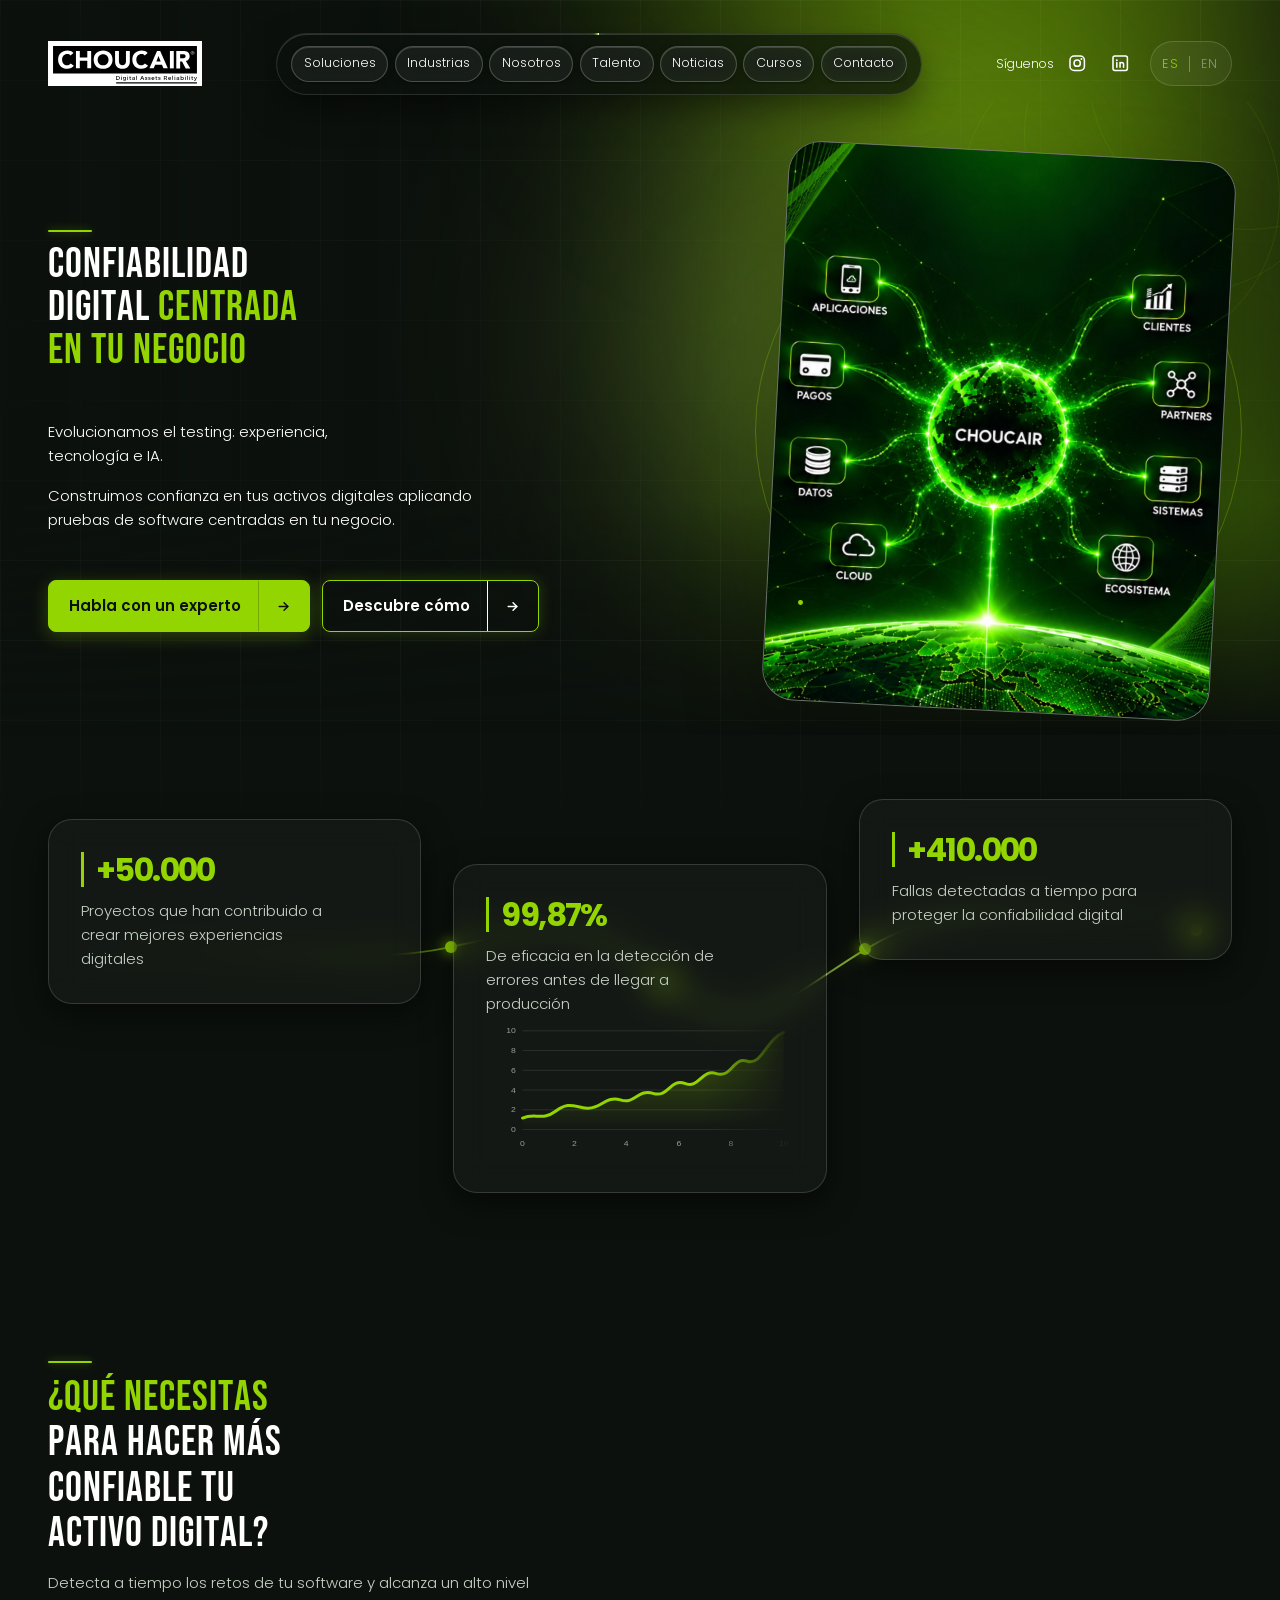
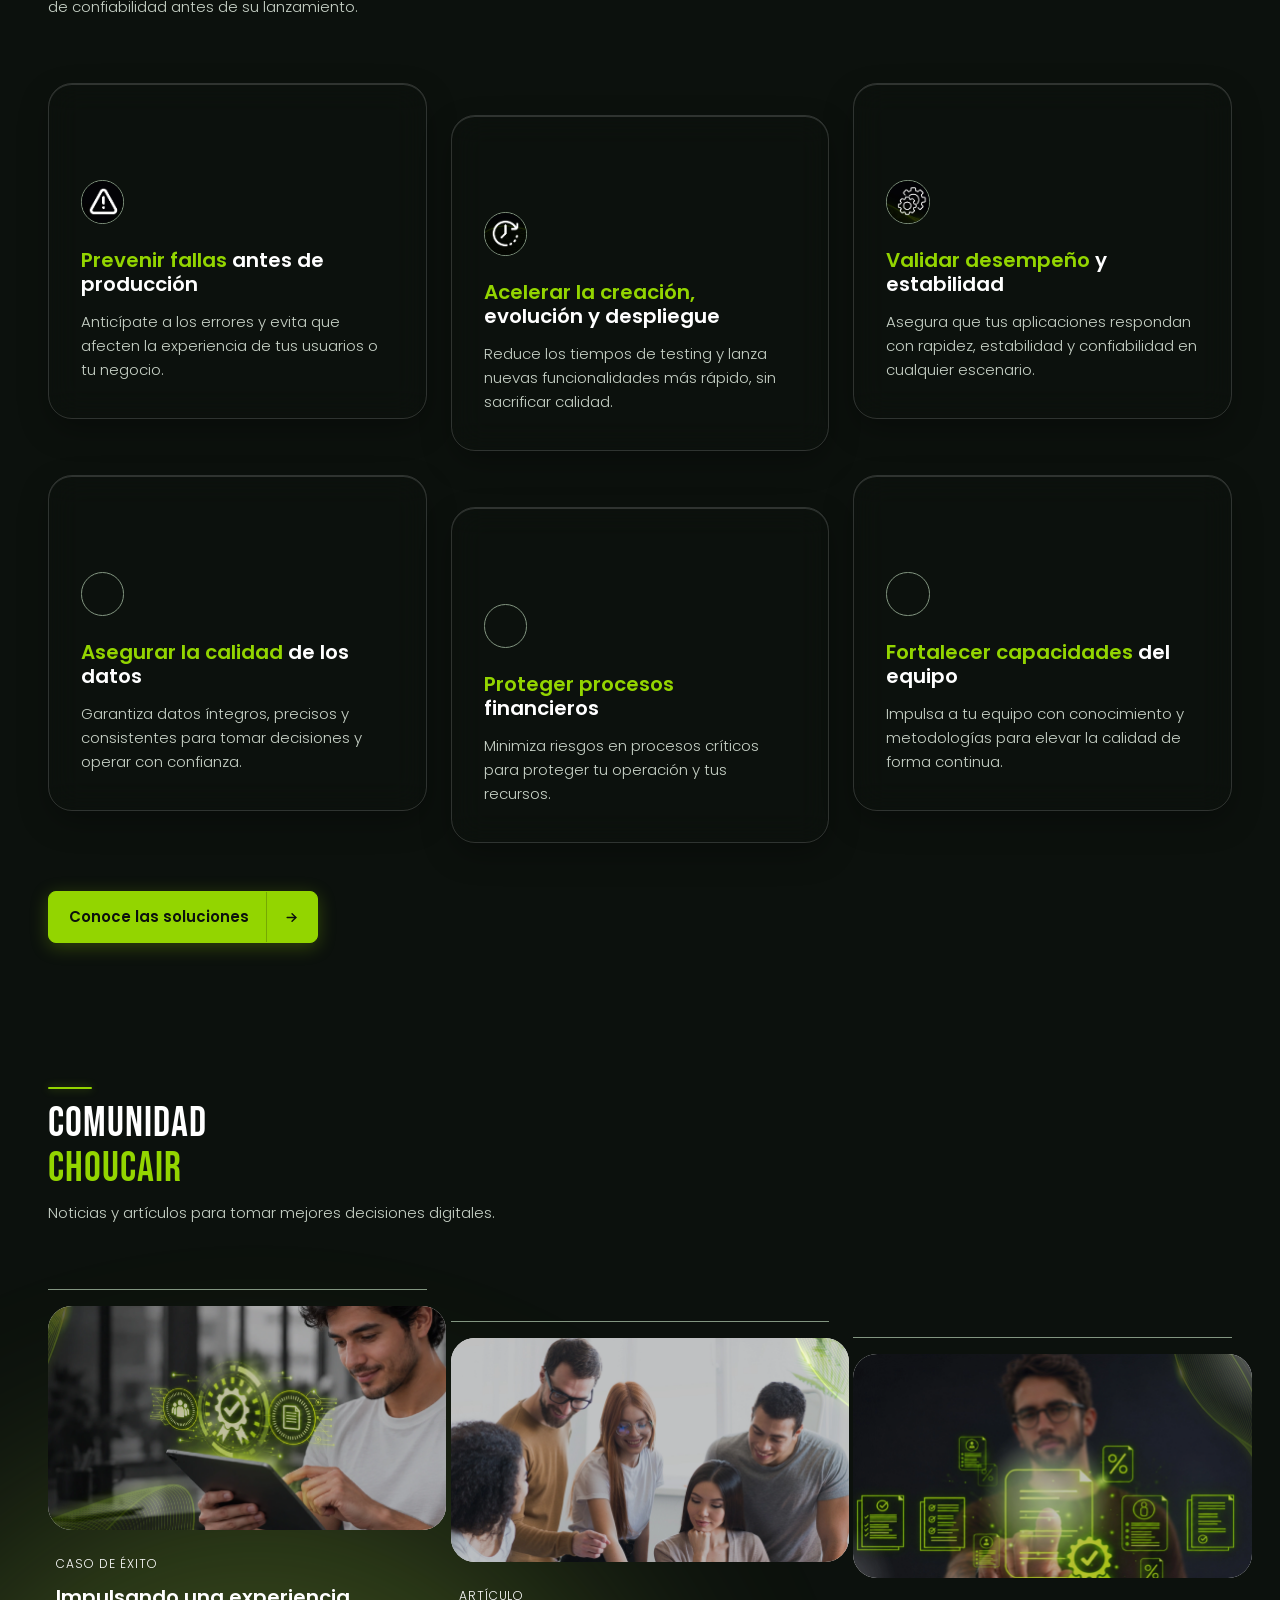
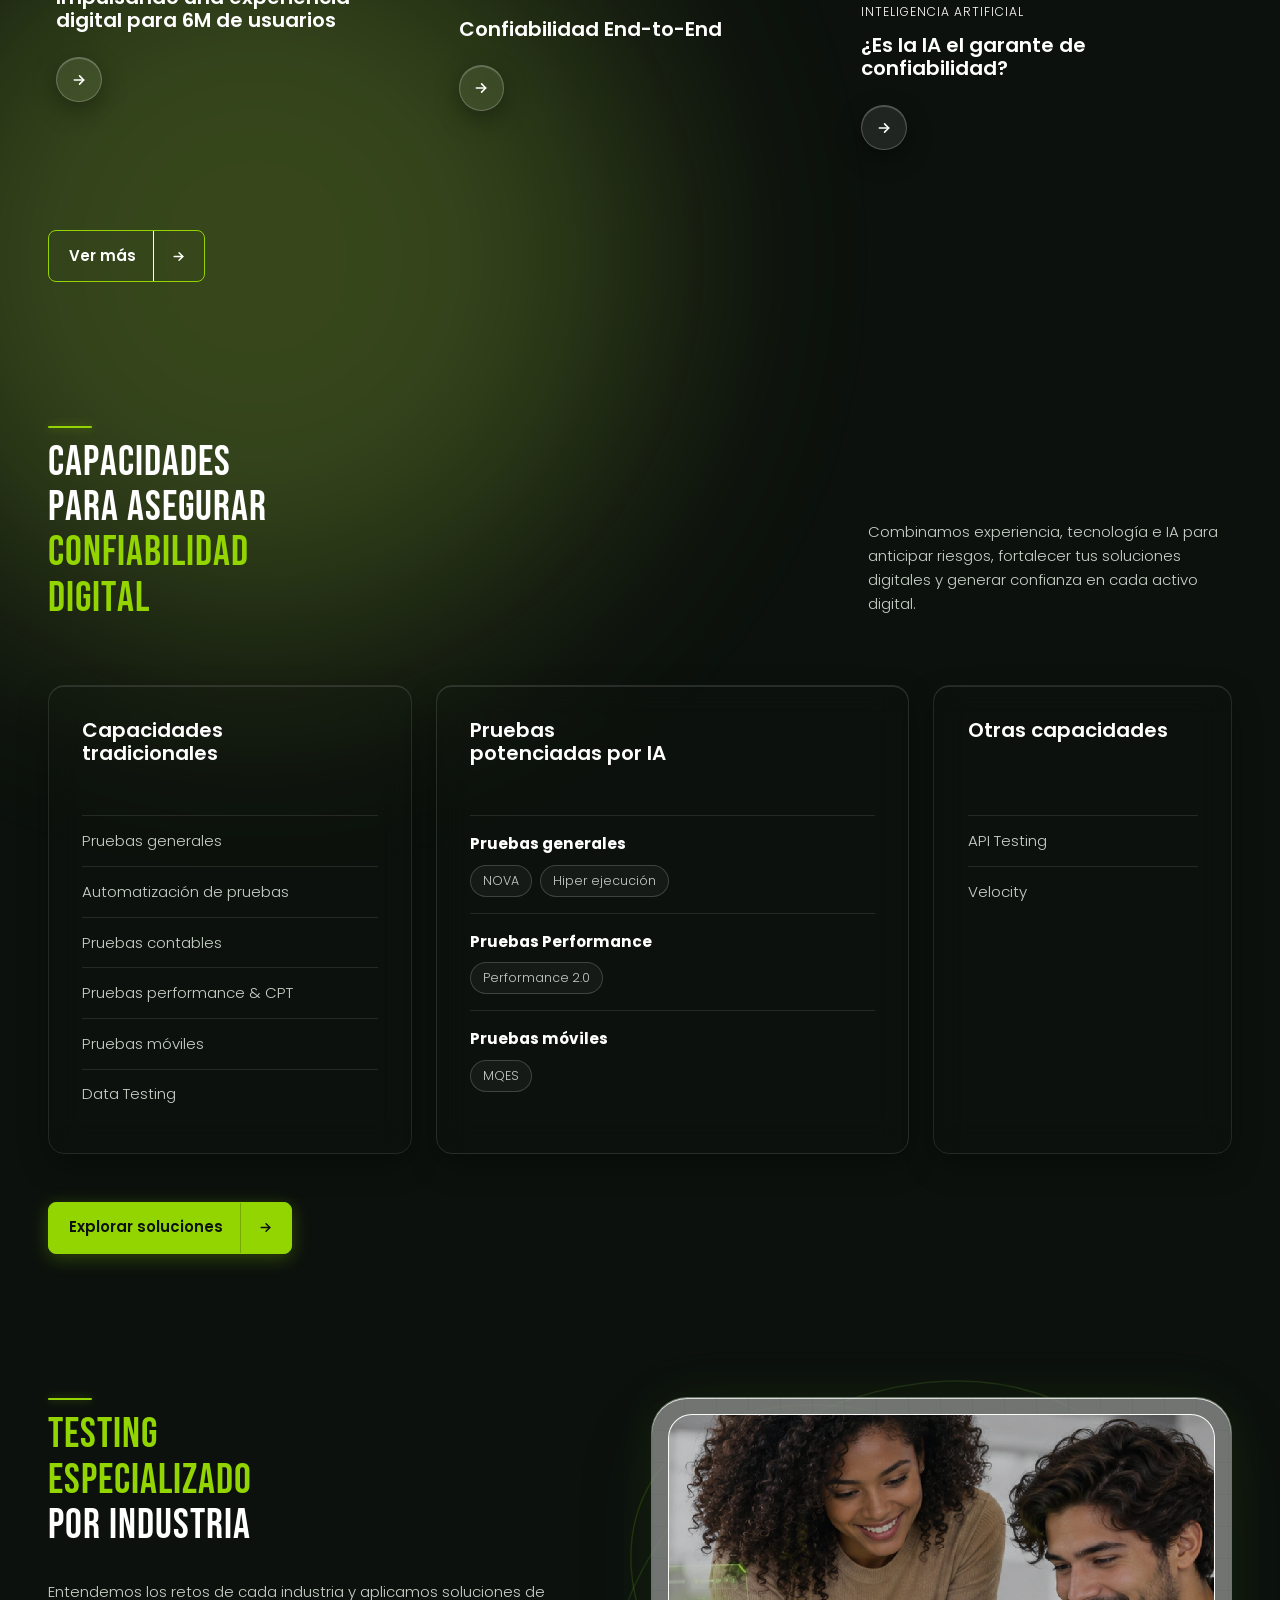
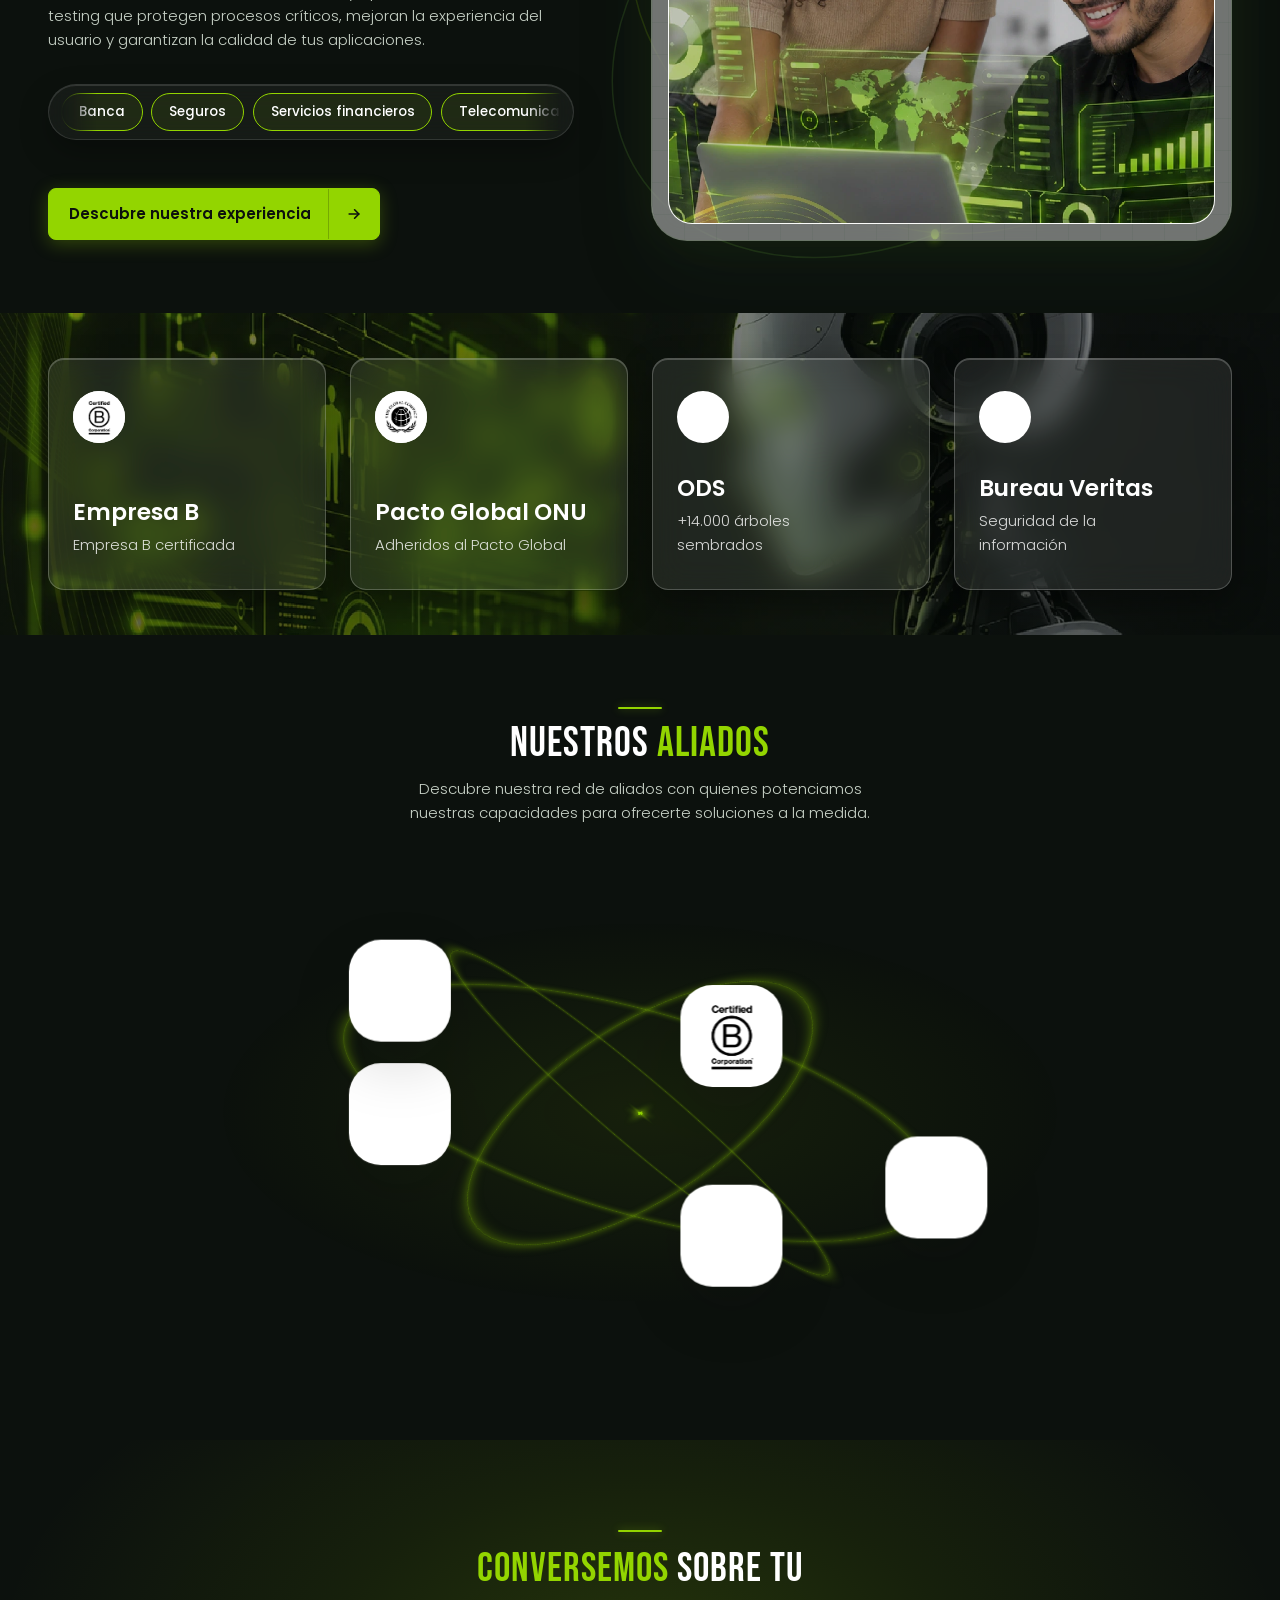
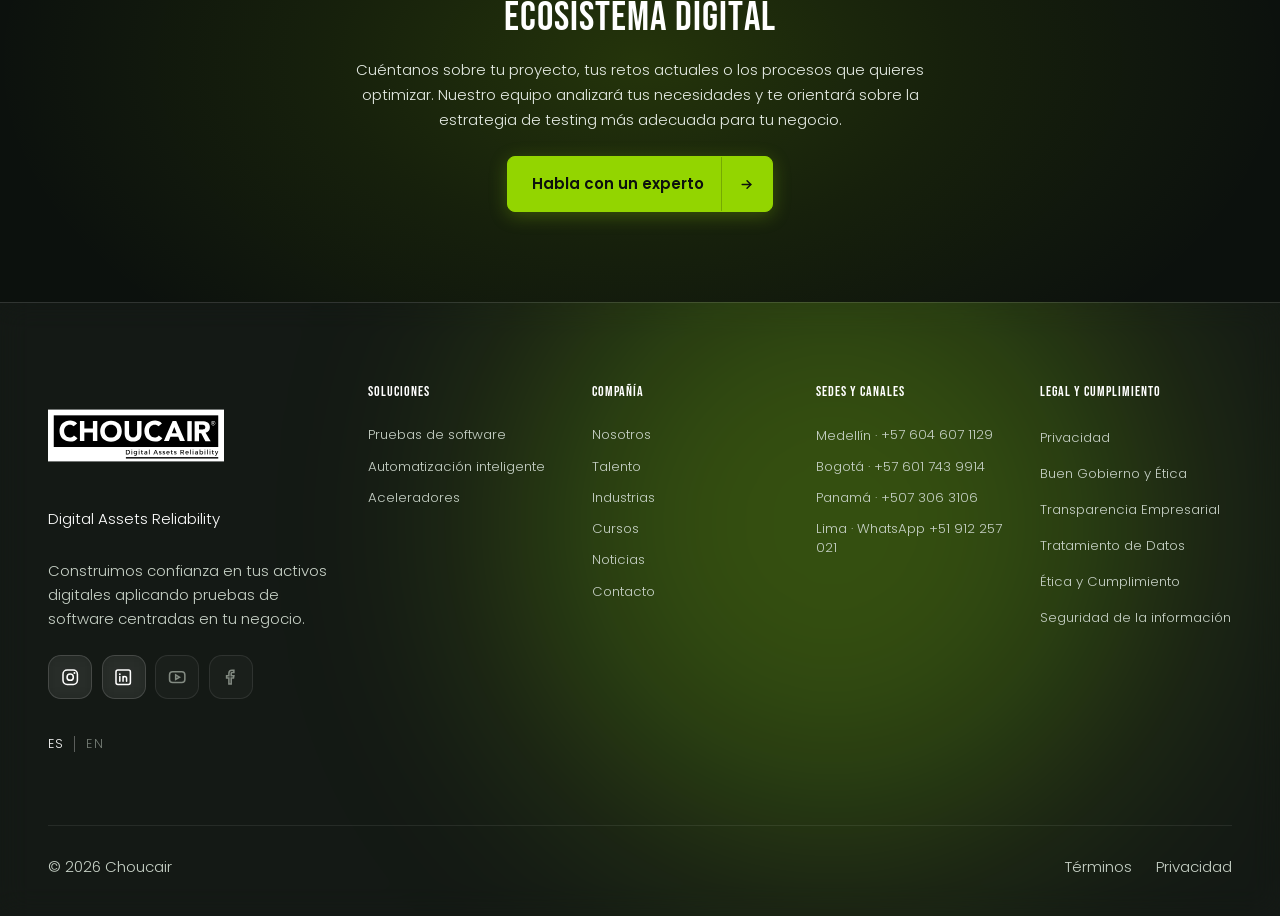
==== commit c69b29f0: "Add files via upload" ====
--- a/index.html
+++ b/index.html
@@ -9,9 +9,12 @@
   <link rel="preconnect" href="https://fonts.googleapis.com">
   <link rel="preconnect" href="https://fonts.gstatic.com" crossorigin>
   <link rel="stylesheet" href="https://fonts.googleapis.com/css2?family=Poppins:wght@300;400;600;700&amp;display=swap">
-  <link rel="stylesheet" href="style.css">
+  
+  
+  
   <script src="home.js" defer></script>
-<script src="global-background.js" defer></script></head>
+<script src="global-background.js" defer></script>  <link rel="stylesheet" href="style.css">
+</head>
 <body class="home-pilot site-background home-page">
   <a class="skip-link" href="#inicio">Saltar al contenido</a>
   <div class="global-aurora" aria-hidden="true"><span></span><span></span><span></span></div><div class="scroll-progress" aria-hidden="true"><span id="scroll-progress-bar"></span></div>
@@ -45,7 +48,7 @@
               <h1 class="display reveal" id="h01-title">Confiabilidad digital <span class="title-accent">centrada en tu negocio</span></h1>
               <p class="hero-lead reveal">Evolucionamos el testing: experiencia, tecnología e IA.</p>
               <p class="hero-description reveal">Construimos confianza en tus activos digitales aplicando pruebas de software centradas en tu negocio.</p>
-              <div class="action-row reveal"><a class="button button-primary" href="contacto.html">Habla con un experto <span aria-hidden="true">↗</span></a><a class="button button-secondary hero-cta-featured" href="soluciones.html">Descubre cómo <span aria-hidden="true">↘</span></a></div>
+              <div class="action-row reveal"><a class="button button-primary" href="contacto.html">Habla con un experto <span aria-hidden="true">↗</span></a><a class="button button-secondary hero-cta-featured" href="#necesidades">Descubre cómo <span aria-hidden="true">↘</span></a></div>
             </div>
             <div class="hero-visual reveal">
               <div class="hero-visual-grid" aria-hidden="true"></div>
@@ -66,7 +69,7 @@
             <span class="evidence-node node-one"></span><span class="evidence-node node-two"></span><span class="evidence-node node-three"></span><span class="evidence-node node-four"></span>
           </div>
           <div class="evidence-plate"><strong><span class="stat-count" aria-hidden="true">+50.000</span><span class="visually-hidden">+50.000</span></strong><span>Proyectos que han contribuido a crear mejores experiencias digitales</span></div>
-          <div class="evidence-plate evidence-plate--middle"><strong><span class="stat-count" aria-hidden="true">99,87%</span><span class="visually-hidden">99,87%</span></strong><span>De eficacia en la detección de errores antes de llegar a producción</span><svg class="evidence-sparkline" viewbox="0 0 300 155" preserveaspectratio="none" aria-hidden="true" focusable="false"><defs><lineargradient id="evidence-sparkline-fill" x1="0" y1="0" x2="0" y2="1"><stop offset="0" stop-color="#93d500" stop-opacity=".38"></stop><stop offset="1" stop-color="#93d500" stop-opacity="0"></stop></lineargradient></defs><path d="M0 132 C24 132 35 82 60 82 C85 82 88 126 110 126 C132 126 138 32 164 32 C190 32 192 116 214 116 C236 116 246 26 274 26 C288 26 295 38 300 38 L300 155 L0 155 Z" fill="url(#evidence-sparkline-fill)"></path><path d="M0 132 C24 132 35 82 60 82 C85 82 88 126 110 126 C132 126 138 32 164 32 C190 32 192 116 214 116 C236 116 246 26 274 26 C288 26 295 38 300 38" fill="none" stroke="#93d500" stroke-width="2.5" stroke-linecap="round" vector-effect="non-scaling-stroke"></path></svg></div>
+          <div class="evidence-plate evidence-plate--middle"><strong><span class="stat-count" aria-hidden="true">99,87%</span><span class="visually-hidden">99,87%</span></strong><span>De eficacia en la detección de errores antes de llegar a producción</span><svg class="evidence-sparkline" viewbox="0 0 320 175" preserveaspectratio="none" aria-hidden="true" focusable="false"><defs><lineargradient id="evidence-sparkline-fill" x1="0" y1="0" x2="0" y2="1"><stop offset="0" stop-color="#93d500" stop-opacity=".38"></stop><stop offset="1" stop-color="#93d500" stop-opacity="0"></stop></lineargradient></defs><g fill="none" stroke="rgba(255,255,255,.12)" stroke-width="1"><path d="M38 18H310M38 42H310M38 66H310M38 90H310M38 114H310M38 138H310"/></g><g fill="#d7ddd2" fill-opacity=".68" font-family="Arial, sans-serif" font-size="9" text-anchor="end"><text x="31" y="21">10</text><text x="31" y="45">8</text><text x="31" y="69">6</text><text x="31" y="93">4</text><text x="31" y="117">2</text><text x="31" y="141">0</text></g><path d="M38 124 C52 117 58 128 72 116 S91 110 105 112 S125 96 140 102 S158 88 174 94 S192 75 207 82 S224 64 240 70 S257 49 272 55 S292 28 310 20 L310 138 L38 138 Z" fill="url(#evidence-sparkline-fill)"/><path d="M38 124 C52 117 58 128 72 116 S91 110 105 112 S125 96 140 102 S158 88 174 94 S192 75 207 82 S224 64 240 70 S257 49 272 55 S292 28 310 20" fill="none" stroke="#93d500" stroke-width="3" stroke-linecap="round" stroke-linejoin="round" vector-effect="non-scaling-stroke"/><g fill="#d7ddd2" fill-opacity=".68" font-family="Arial, sans-serif" font-size="9" text-anchor="middle"><text x="38" y="158">0</text><text x="92" y="158">2</text><text x="146" y="158">4</text><text x="201" y="158">6</text><text x="255" y="158">8</text><text x="310" y="158">10</text></g></svg></div>
           <div class="evidence-plate evidence-plate--last"><strong><span class="stat-count" aria-hidden="true">+410.000</span><span class="visually-hidden">+410.000</span></strong><span>Fallas detectadas a tiempo para proteger la confiabilidad digital</span></div>
         </div>
       </div>
@@ -154,9 +157,6 @@
             <li class="partner-card"><span class="partner-card-face"><img src="assets/media/partners/INICIO-ALIADOS-Y-PARTNERS-DESKTOP-MOBILE-3.webp" alt="Grupo HDI" width="1001" height="1001" loading="lazy" decoding="async"></span></li>
             <li class="partner-card"><span class="partner-card-face"><img src="assets/media/partners/INICIO-ALIADOS-Y-PARTNERS-DESKTOP-MOBILE-4.webp" alt="Tricentis" width="1001" height="1001" loading="lazy" decoding="async"></span></li>
             <li class="partner-card"><span class="partner-card-face"><img src="assets/media/partners/INICIO-ALIADOS-Y-PARTNERS-DESKTOP-MOBILE-5.webp" alt="Certified B Corporation" width="1001" height="1001" loading="lazy" decoding="async"></span></li>
-            <li class="partner-card"><span class="partner-card-face"><img src="assets/media/partners/INICIO-ALIADOS-Y-PARTNERS-DESKTOP-MOBILE-6.webp" alt="Objetivos de Desarrollo Sostenible" width="1001" height="1001" loading="lazy" decoding="async"></span></li>
-            <li class="partner-card"><span class="partner-card-face"><img src="assets/media/partners/INICIO-ALIADOS-Y-PARTNERS-DESKTOP-MOBILE-7.webp" alt="The Global Compact" width="1001" height="1001" loading="lazy" decoding="async"></span></li>
-            <li class="partner-card"><span class="partner-card-face"><img src="assets/media/partners/INICIO-ALIADOS-Y-PARTNERS-DESKTOP-MOBILE-8.webp" alt="Bureau Veritas" width="1001" height="1001" loading="lazy" decoding="async"></span></li>
           </ul>
         </div>
       </div>
@@ -174,7 +174,7 @@
   <footer class="site-footer" aria-label="Pie de página">
     <div class="footer-shell reveal">
       <div class="footer-brand"><img src="assets/brand/logo-choucair.svg" alt="Choucair" width="375" height="111"><span class="footer-tagline">Digital Assets Reliability</span><p class="footer-description">Construimos confianza en tus activos digitales aplicando pruebas de software centradas en tu negocio.</p><div class="footer-socials social-links" role="group" aria-label="Redes sociales"><a href="https://www.instagram.com/choucairtesting/" target="_blank" rel="noopener noreferrer" aria-label="Instagram de Choucair"><svg class="social-icon social-icon-instagram" viewbox="0 0 24 24" aria-hidden="true"><rect x="2.6" y="2.6" width="18.8" height="18.8" rx="5.4"></rect><circle cx="12" cy="12" r="4.1"></circle><circle class="icon-dot" cx="17.55" cy="6.5" r="1.35"></circle></svg></a><a href="https://www.linkedin.com/company/choucairtesting/posts/?feedView=all" target="_blank" rel="noopener noreferrer" aria-label="LinkedIn de Choucair"><svg class="social-icon social-icon-linkedin" viewbox="0 0 24 24" aria-hidden="true"><rect x="2.6" y="2.6" width="18.8" height="18.8" rx="2.5"></rect><circle class="icon-dot" cx="7.6" cy="8" r="1.2"></circle><path d="M7.6 11.2v6.1M11.8 17.3v-6.1m0 2.2c0-1.4 1-2.3 2.3-2.3 1.4 0 2.3.9 2.3 2.4v3.8" stroke-linecap="round" stroke-linejoin="round"></path></svg></a><span class="social-placeholder" role="img" aria-label="YouTube: enlace pendiente" title="Enlace oficial pendiente"><svg class="social-icon" viewbox="0 0 24 24" aria-hidden="true"><rect x="2" y="5" width="20" height="14" rx="4"></rect><path d="m10 9 5 3-5 3z"></path></svg></span><span class="social-placeholder" role="img" aria-label="Facebook: enlace pendiente" title="Enlace oficial pendiente"><svg class="social-icon" viewbox="0 0 24 24" aria-hidden="true"><path d="M15.5 3H13a4 4 0 0 0-4 4v3H6v3h3v8h3v-8h3l.5-3H12V7a1 1 0 0 1 1-1h2.5z"></path></svg></span></div><div class="language-switch" role="group" aria-label="Idioma"><span aria-current="true">ES</span><span class="language-divider" aria-hidden="true"></span><button type="button" disabled title="Inglés aún no disponible" aria-label="Inglés, aún no disponible">EN</button></div></div>
-      <details class="footer-group"><summary><h2>Soluciones</h2></summary><ul><li><a href="soluciones.html#pruebas-software">Pruebas de software</a></li><li><a href="soluciones.html#pruebas-software">Automatización inteligente</a></li><li><a href="soluciones.html#aceleradores">Aceleradores</a></li></ul></details>
+      <details class="footer-group"><summary><h2>Soluciones</h2></summary><ul><li><a href="soluciones.html#pruebas-software">Pruebas de software</a></li><li><a href="soluciones.html#pruebas-software">Automatización inteligente</a></li><li><a href="soluciones.html#pruebas-software">Aceleradores</a></li></ul></details>
       <details class="footer-group"><summary><h2>Compañía</h2></summary><ul><li><a href="nosotros.html">Nosotros</a></li><li><a href="https://talento.choucairtesting.com/" target="_blank" rel="noopener noreferrer">Talento</a></li><li><a href="industrias.html">Industrias</a></li><li><a href="cursos.html">Cursos</a></li><li><a href="noticias.html">Noticias</a></li><li><a href="contacto.html">Contacto</a></li></ul></details>
       <details class="footer-group"><summary><h2>Sedes y canales</h2></summary><ul><li>Medellín · <a href="tel:+576046071129">+57 604 607 1129</a></li><li>Bogotá · <a href="tel:+576017439914">+57 601 743 9914</a></li><li>Panamá · <a href="tel:+5073063106">+507 306 3106</a></li><li>Lima · WhatsApp <a href="tel:+51912257021">+51 912 257 021</a></li></ul></details>
       <details class="footer-group"><summary><h2>Legal y cumplimiento</h2></summary><ul><li><button type="button" data-preview-target="Privacidad">Privacidad</button></li><li><button type="button" data-preview-target="Buen Gobierno y Ética">Buen Gobierno y Ética</button></li><li><button type="button" data-preview-target="Transparencia Empresarial">Transparencia Empresarial</button></li><li><button type="button" data-preview-target="Tratamiento de Datos">Tratamiento de Datos</button></li><li><button type="button" data-preview-target="Ética y Cumplimiento">Ética y Cumplimiento</button></li><li><button type="button" data-preview-target="Seguridad de la información">Seguridad de la información</button></li></ul></details>
--- a/style.css
+++ b/style.css
@@ -1,3 +1,4 @@
+@import url('https://fonts.googleapis.com/css2?family=Bebas+Neue&display=swap');
 
 /* Source: tokens.css */
 /* Choucair 03B · Foundations v0. Valores candidatos, no tema WordPress definitivo. */
@@ -174,7 +175,6 @@
   html { scroll-behavior: auto; }
   *, *::before, *::after { animation-duration: .01ms !important; animation-iteration-count: 1 !important; transition-duration: .01ms !important; }
 }
-
 
 /* Source: tokens.css */
 /* Choucair 03B · Foundations v0. Valores candidatos, no tema WordPress definitivo. */
@@ -225,7 +225,7 @@
   --space-7: 3rem;
   --space-8: 4rem;
   --space-9: 6rem;
-  --section-space: clamp(4rem, 8vw, 7rem);
+  --section-space: clamp(2.8rem, 5.6vw, 4.9rem);
 
   --content-max: 75rem;
   --reading-max: 68ch;
@@ -467,6 +467,26 @@
 @media (prefers-reduced-motion: reduce) {
   html { scroll-behavior: auto; }
   *, *::before, *::after { animation-duration: .01ms !important; animation-iteration-count: 1 !important; transition-duration: .01ms !important; }
+}
+
+body :is(h1, h2, .hero-title, .display, .section-title, .trust-intro, .cta-pill-title, .trust-map-title-white, .trust-map-title) {
+  font-family: 'Bebas Neue', sans-serif !important;
+  font-weight: 400 !important;
+  letter-spacing: 1px !important;
+}
+
+body :is(h3, h4, h5, h6, .panel-title, .industry-panel-title, .industry-tile-heading, .accelerator-title, .card-main-title, .location-country, .location-city) {
+  font-family: 'Poppins', sans-serif !important;
+  font-weight: 600 !important;
+  letter-spacing: normal !important;
+}
+
+body :is(h3, .panel-title, .industry-panel-title, .accelerator-title, .card-main-title, .location-country) {
+  font-size: 20px !important;
+}
+
+body :is(h4, h5, h6, .industry-tile-heading, .location-city) {
+  font-size: 18px !important;
 }
 
 /* ==========================================================================
@@ -548,7 +568,6 @@
   transform: translateY(-4px) !important;
   box-shadow: 0 12px 32px -4px rgba(0, 0, 0, 0.35) !important;
 }
-
 
 /* Source: home.css */
 /* Home piloto 03C · patrón único sobre Foundations v0. */
@@ -1175,7 +1194,7 @@
 .partner-orbit-lines { display: none; }
 .partner-card-face { display: contents; }
 .partner-orbit-scene .partner-cloud { margin: 0; }
-.partner-cloud { position: relative; display: grid; grid-template-columns: repeat(4, minmax(0, 1fr)); align-items: start; justify-items: center; gap: var(--space-5) var(--grid-gap); max-width: 60rem; margin: var(--space-7) auto 0; padding: var(--space-5) var(--space-4) var(--space-8); list-style: none; }
+.partner-cloud { position: relative; display: grid; grid-template-columns: repeat(5, minmax(0, 1fr)); align-items: start; justify-items: center; gap: var(--space-5) var(--grid-gap); max-width: 60rem; margin: var(--space-7) auto 0; padding: var(--space-5) var(--space-4) var(--space-8); list-style: none; }
 .partner-cloud::before { content: ""; position: absolute; z-index: -1; inset: 10% 3%; border-radius: 50%; background: radial-gradient(ellipse, rgb(147 213 0 / .08), transparent 67%); pointer-events: none; }
 .partner-card { --depth: 1; --offset: 0rem; position: relative; display: grid; place-items: center; width: min(100%, 10rem); aspect-ratio: 1; margin-top: var(--offset); overflow: hidden; border: 1px solid rgb(255 255 255 / .86); border-radius: 2rem; background: rgb(255 255 255 / .72); box-shadow: 0 1.5rem 3.75rem rgb(12 17 13 / .14), inset 0 1px rgb(255 255 255 / .8); backdrop-filter: blur(20px) saturate(1.2); -webkit-backdrop-filter: blur(20px) saturate(1.2); opacity: var(--depth-opacity, 1); scale: 1; transform: scale(var(--depth)); transition: scale .3s ease; animation: partner-float var(--motion-float) ease-in-out var(--phase, 0s) infinite alternate; }
 @media (hover: hover) and (pointer: fine) { .partner-card:hover { scale: 1.05; } }
@@ -1311,7 +1330,7 @@
   .partner-card { --orbit-angle: 0deg; --orbit-radius: calc(var(--orbit-diameter) / 2); --card-size: clamp(5.5rem, 8vw, 7rem); position: absolute; top: 50%; left: 50%; display: block; width: 0; height: 0; aspect-ratio: auto; margin: 0; overflow: visible; border: 0; border-radius: 0; background: none; box-shadow: none; backdrop-filter: none; -webkit-backdrop-filter: none; opacity: 1; scale: 1; transform-origin: 0 0; transform-style: preserve-3d; animation: partner-orbit-3d 46s linear infinite; transform: rotateX(70deg) rotateY(15deg) rotateZ(var(--orbit-angle)); }
   .partner-card-face { position: absolute; z-index: 20; top: 0; left: var(--orbit-radius); display: grid; place-items: center; width: var(--card-size); aspect-ratio: 1; overflow: hidden; border: 1px solid rgb(255 255 255 / .86); border-radius: 2rem; background: #fff; box-shadow: 0 1.5rem 3.75rem rgb(12 17 13 / .14), inset 0 1px rgb(255 255 255 / .8); translate: -50% -50%; backface-visibility: hidden; animation: partner-counter-orbit-3d 46s linear infinite; transform: rotateZ(calc(0deg - var(--orbit-angle))) rotateY(-15deg) rotateX(-70deg) translateZ(50px); transition: scale .3s ease; }
   .partner-card img { animation: none; transform: none; }
-  .partner-card:nth-child(1) { --orbit-angle: 0deg; }.partner-card:nth-child(2) { --orbit-angle: 45deg; }.partner-card:nth-child(3) { --orbit-angle: 90deg; }.partner-card:nth-child(4) { --orbit-angle: 135deg; }.partner-card:nth-child(5) { --orbit-angle: 180deg; }.partner-card:nth-child(6) { --orbit-angle: 225deg; }.partner-card:nth-child(7) { --orbit-angle: 270deg; }.partner-card:nth-child(8) { --orbit-angle: 315deg; }
+  .partner-card:nth-child(1) { --orbit-angle: 0deg; }.partner-card:nth-child(2) { --orbit-angle: 72deg; }.partner-card:nth-child(3) { --orbit-angle: 144deg; }.partner-card:nth-child(4) { --orbit-angle: 216deg; }.partner-card:nth-child(5) { --orbit-angle: 288deg; }
   .partner-card:hover { scale: 1; }
   .partner-card:hover .partner-card-face { scale: 1.05; }
 }
@@ -1413,7 +1432,7 @@
   .header-inner { gap: .35rem; }
   .header-nav-pill { padding-block: .55rem; }
   .header-nav-list { gap: .5rem; }
-  .section-frame { padding-block: clamp(4rem, 10vw, 6rem); }
+  .section-frame { padding-block: clamp(2.8rem, 7vw, 4.2rem); }
   .heading-line, .hero-shell, .industry-layout, .closing-layout { grid-template-columns: 1fr; }
   .heading-line { gap: var(--space-5); }
   .section-heading { margin-bottom: var(--space-7); }
@@ -1792,13 +1811,12 @@
   body.home-pilot .home-section.closing-section.home-closing-cta .closing-action .button { width: fit-content !important; }
 }
 
-
 /* Source: interior.css */
 /* C3: composición interior sobre Foundations v0 y cabecera/pie del piloto aprobado. */
  .interior-page{background-color:#0c110d;background:var(--web-ink,#0c110d);color:#fff;color:var(--brand-white,#fff);font-family:var(--font-main,Arial,sans-serif);margin:0}.interior{--text:#fff;color:#fff;color:var(--text,#fff);--text-secondary:#c7d1c6;--control-border:#839681;--surface:#0c110d;--surface-raised:#18221b;--hairline:rgb(255 255 255/.15)}
 .section-kicker { display: flex; align-items: center; gap: .85rem; margin: 0 0 0.75rem !important; }
 .kicker-line { display: inline-block; width: 2.75rem; height: 2px; border-radius: 9999px; flex: 0 0 auto; background: var(--brand-lime, #93d500) !important; box-shadow: 0 0 8px rgba(147, 213, 0, 0.45); }
-.interior .wf-block{padding:64px max(24px,calc((100% - 1200px)/2));scroll-margin-top:110px} .interior .wf-block:nth-child(3n){background:var(--surface-light,#f2f5ee);color:#0c110d;color:var(--web-ink,#0c110d);--text:#0c110d;--text-secondary:#405044;--control-border:#637461;--surface-raised:#fff;--hairline:rgb(12 17 13/.2)}
+.interior .wf-block{padding:45px max(24px,calc((100% - 1200px)/2));scroll-margin-top:110px} .interior .wf-block:nth-child(3n){background:var(--surface-light,#f2f5ee);color:#0c110d;color:var(--web-ink,#0c110d);--text:#0c110d;--text-secondary:#405044;--control-border:#637461;--surface-raised:#fff;--hairline:rgb(12 17 13/.2)}
 .interior h1,.interior h2{font-size:var(--type-section);line-height:1.15;margin:0 0 24px;font-weight:700;overflow-wrap:anywhere;color:#ffffff!important}.interior h3{font-size:24px;line-height:1.25;color:#ffffff!important}.interior .title-accent,.interior :is(h1,h2,h3,h4) .title-accent{color:var(--brand-lime,#93d500)!important}.interior p,.interior li,.interior span{font-size:15px;line-height:1.6}.interior p{max-width:68ch;font-weight:300;color:var(--text-secondary,#c7d1c6)}.interior strong,.interior b{font-weight:600}.interior .wf-lorem{margin:0 0 24px}.interior .wf-hero,.interior .wf-grid.two,.interior .wf-sidebar-layout{display:grid;grid-template-columns:minmax(0,1.15fr) minmax(0,1fr);gap:32px;align-items:start}.interior .wf-grid,.interior .wf-kpis,.interior .wf-proof-strip{display:grid;grid-template-columns:repeat(3,minmax(0,1fr));gap:24px}.interior .wf-grid.two{grid-template-columns:repeat(2,minmax(0,1fr))}.interior .wf-kpis{grid-template-columns:repeat(2,minmax(0,1fr))}.interior .wf-tile,.interior .wf-kpi,.interior .wf-proof-item,.interior .wf-article-card{padding:24px;border:1px solid var(--hairline);border-radius:24px;background:var(--surface-raised);color:var(--text,#fff);min-width:0}.interior .wf-tile>strong,.interior .wf-tile>span,.interior .wf-proof-item span,.interior .wf-kpi span{display:block}.interior .wf-kpi b{font-size:32px}.interior .wf-actions{display:flex;flex-wrap:wrap;gap:16px;margin-top:24px}.interior .wf-primary,.interior .wf-secondary{display:inline-flex;align-items:center;justify-content:center;min-height:44px;padding:12px 20px;border:1px solid var(--control-border);border-radius:8px;color:var(--text,#fff);font:600 15px/1.5 var(--font-main);text-decoration:none;cursor:pointer;max-width:100%;overflow-wrap:anywhere}.interior .wf-primary{background:var(--brand-lime);color:var(--web-ink,#0c110d);border-color:var(--brand-lime)}.interior .wf-secondary{background:transparent}.interior a:hover{box-shadow:0 0 20px rgb(147 213 0/.2)}.interior :focus-visible{outline:3px solid var(--text);outline-offset:4px}.interior button:disabled{opacity:.6;cursor:not-allowed}.pending-media{min-height:240px;display:grid;place-items:center;text-align:center;padding:24px;border:1px dashed var(--control-border);border-radius:24px;color:var(--text-secondary,#c7d1c6);background:var(--surface-raised)}.dependency-note{border-left:3px solid var(--brand-lime);padding-left:16px}.interior .wf-capability-layout{display:grid;grid-template-columns:minmax(220px,.7fr) minmax(0,1.8fr);gap:24px;margin-top:32px}.interior .wf-capability-tabs,.interior .wf-sidebar{display:grid;align-content:start;gap:8px}.interior .wf-capability-tab,.interior .wf-industry-tab,.interior .wf-challenge-tab{background:var(--surface-raised);color:var(--text,#fff);border:1px solid var(--control-border);padding:16px;text-align:left;border-radius:12px;font:400 15px/1.5 var(--font-main);cursor:pointer;min-height:44px}.interior [aria-selected=true]{border-color:var(--brand-lime);background:rgb(147 213 0/.15)}.interior .wf-capability-panel{padding:24px;background:var(--surface-raised);border-radius:24px;border:1px solid var(--hairline);margin-bottom:16px}.interior .wf-capability-panel .wf-grid{margin-top:24px}.interior .wf-form{display:grid;grid-template-columns:repeat(2,minmax(0,1fr));gap:12px;margin-top:20px}.interior .wf-field{padding:12px;border:1px solid var(--control-border);border-radius:8px;color:var(--text-secondary,#c7d1c6)}.interior .wf-field.full{grid-column:1/-1}.interior .wf-challenge-tabs{display:grid;grid-template-columns:repeat(2,minmax(0,1fr));gap:16px;margin:24px 0}.interior .wf-challenge-tab b,.interior .wf-challenge-tab span{display:block}.interior .wf-challenge-result{display:grid;grid-template-columns:repeat(2,minmax(0,1fr));gap:24px;padding:24px 0}.interior .wf-story-step{border-left:1px solid var(--control-border);padding:0 0 24px 24px}.interior .wf-story-step>b{display:block;margin-bottom:12px}.interior .wf-pills{display:flex;flex-wrap:wrap;gap:8px;margin-top:16px}.interior .wf-pill{padding:8px 12px;border:1px solid var(--control-border);border-radius:99px}.interior .wf-article-card{display:block;text-decoration:none}.interior .wf-article-card .pending-media{min-height:140px}.interior .wf-eyebrow{margin-top:16px;font-size:13px}.interior .wf-cta{display:flex;align-items:center;justify-content:space-between;gap:32px}.interior [hidden]{display:none!important}.interior-page .footer-shell{opacity:1;transform:none}
 .interior-page .header-nav-list a[aria-current=page]{border-color:rgba(147, 213, 0, 0.65)!important;color:var(--brand-lime)!important;background:rgba(147, 213, 0, 0.08)!important}
 
@@ -1877,7 +1895,7 @@
   opacity: 0.52 !important;
 }
 @media(max-width:1024px){.interior .wf-grid{grid-template-columns:repeat(2,minmax(0,1fr))}.interior .wf-capability-layout{grid-template-columns:1fr}.interior .wf-capability-tabs{grid-template-columns:repeat(2,minmax(0,1fr))}}
-@media(max-width:768px){.interior .wf-block{padding:48px 24px}.interior .wf-hero,.interior .wf-grid,.interior .wf-grid.two,.interior .wf-sidebar-layout,.interior .wf-proof-strip,.interior .wf-challenge-result,.interior .wf-challenge-tabs{grid-template-columns:1fr}.interior .wf-cta{align-items:stretch;flex-direction:column}.interior h1,.interior h2{font-size:42px}.interior .wf-sidebar{grid-template-columns:repeat(2,minmax(0,1fr))}.interior .wf-form{grid-template-columns:1fr}.interior .wf-field.full{grid-column:auto}.interior-page main{padding-top:0}}
+@media(max-width:768px){.interior .wf-block{padding:40px 24px}.interior .wf-hero,.interior .wf-grid,.interior .wf-grid.two,.interior .wf-sidebar-layout,.interior .wf-proof-strip,.interior .wf-challenge-result,.interior .wf-challenge-tabs{grid-template-columns:1fr}.interior .wf-cta{align-items:stretch;flex-direction:column}.interior h1,.interior h2{font-size:42px}.interior .wf-sidebar{grid-template-columns:repeat(2,minmax(0,1fr))}.interior .wf-form{grid-template-columns:1fr}.interior .wf-field.full{grid-column:auto}.interior-page main{padding-top:0}}
 @media(prefers-reduced-motion:reduce){.interior *{scroll-behavior:auto;transition:none;animation:none}}
 .interior .wf-hero>*,.interior .wf-grid>*,.interior .wf-sidebar-layout>*,.interior .wf-kpis>*,.interior .wf-sidebar>*,.interior .wf-capability-layout>*{min-width:0}.interior .wf-kpi b,.interior button,.interior a,.interior li{overflow-wrap:anywhere}.interior .wf-proof-strip{margin-bottom:24px}
 @media(max-width:768px){.interior-page .header-inner{flex-wrap:wrap}.interior-page .brand-link{width:min(6.5rem,35vw)}.interior-page .header-community{flex-wrap:wrap;min-width:0}.interior-page .header-shell{width:calc(100% - 32px);margin-inline:16px}.interior-page .footer-shell{width:calc(100% - 48px);margin-inline:auto}.interior-page .footer-bottom{flex-wrap:wrap}.interior .wf-capability-tab{overflow-wrap:anywhere}}
@@ -2910,7 +2928,6 @@
   color: var(--text, var(--brand-white, #ffffff));
 }
 
-
 /* Source: capability-tabs.css */
 /* Soluciones: lista de capacidades en contenedores tipo glass */
 .interior .wf-capability-layout {
@@ -3528,7 +3545,6 @@
   color: var(--text-secondary, #c7d1c6);
 }
 
-
 /* Source: global-background.css */
 /* Shared layout background: beneath content, never intercepts pointer/keyboard. */
 body.site-background{position:relative;isolation:isolate;margin:0;padding-bottom:0;background-color:#0c110d;background:var(--web-ink,#0c110d);color:#fff;color:var(--brand-white,#fff);--tech-grid-line:rgba(255,255,255,.06)}
@@ -3551,7 +3567,6 @@
   body.site-background { --tech-grid-line: color-mix(in srgb, var(--canvas-text, #ffffff) 6%, transparent); }
 }
 
-
 /* Source: cta-pill.css */
 /* Reusable CTA pill shared by interior pages. */
 /* ==========================================================================
@@ -3658,6 +3673,16 @@
   opacity: 0.95;
 }
 
+/* Ajuste tipográfico exclusivo del CTA verde en páginas internas. */
+.interior .cta-floating-pill .cta-pill-content { gap: 0; }
+.interior .cta-floating-pill .cta-pill-title {
+  margin-bottom: 0 !important;
+  font-family: 'Poppins', sans-serif !important;
+  font-weight: 600 !important;
+  letter-spacing: 0 !important;
+}
+.interior .cta-floating-pill .cta-pill-description { margin-top: 0 !important; }
+
 /* Extremo derecho: Botón CTA con el mismo estilo del sitio, fondo negro y flechita verde */
 .cta-pill-action {
   flex-shrink: 0;
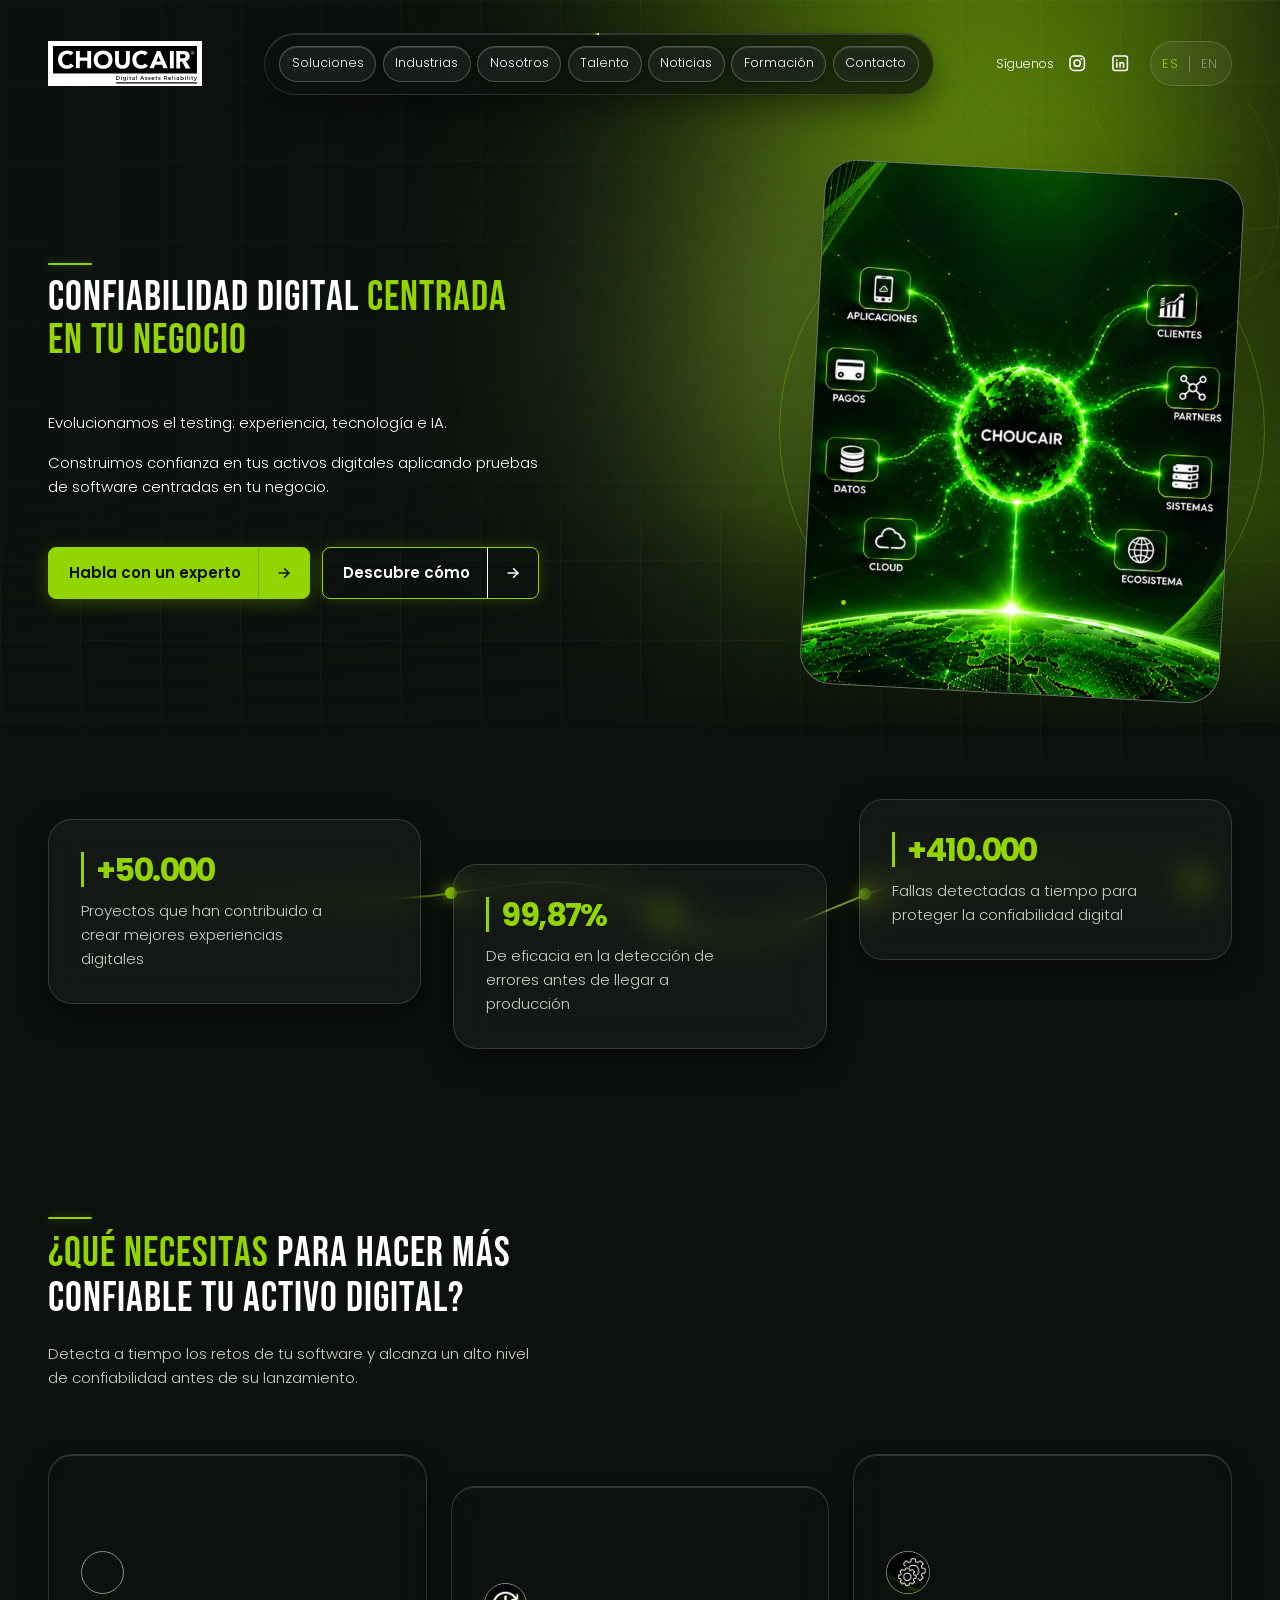
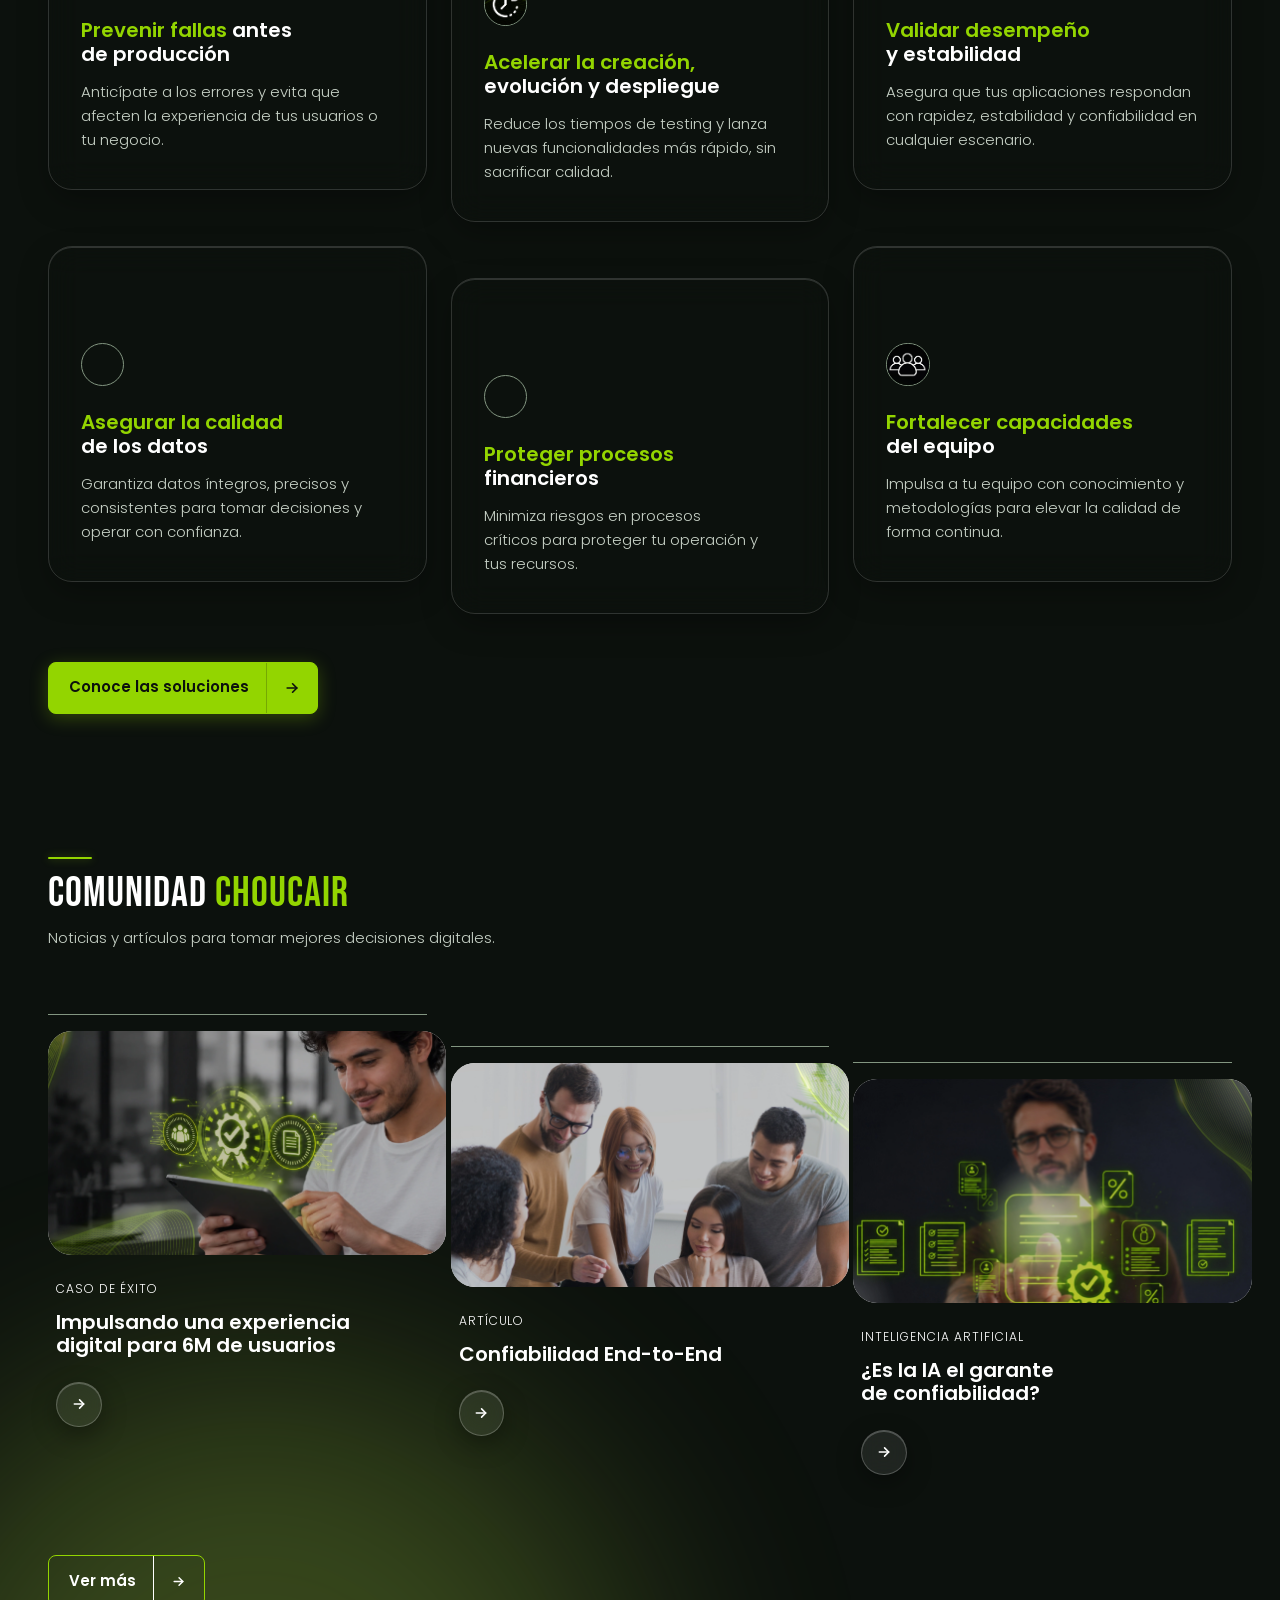
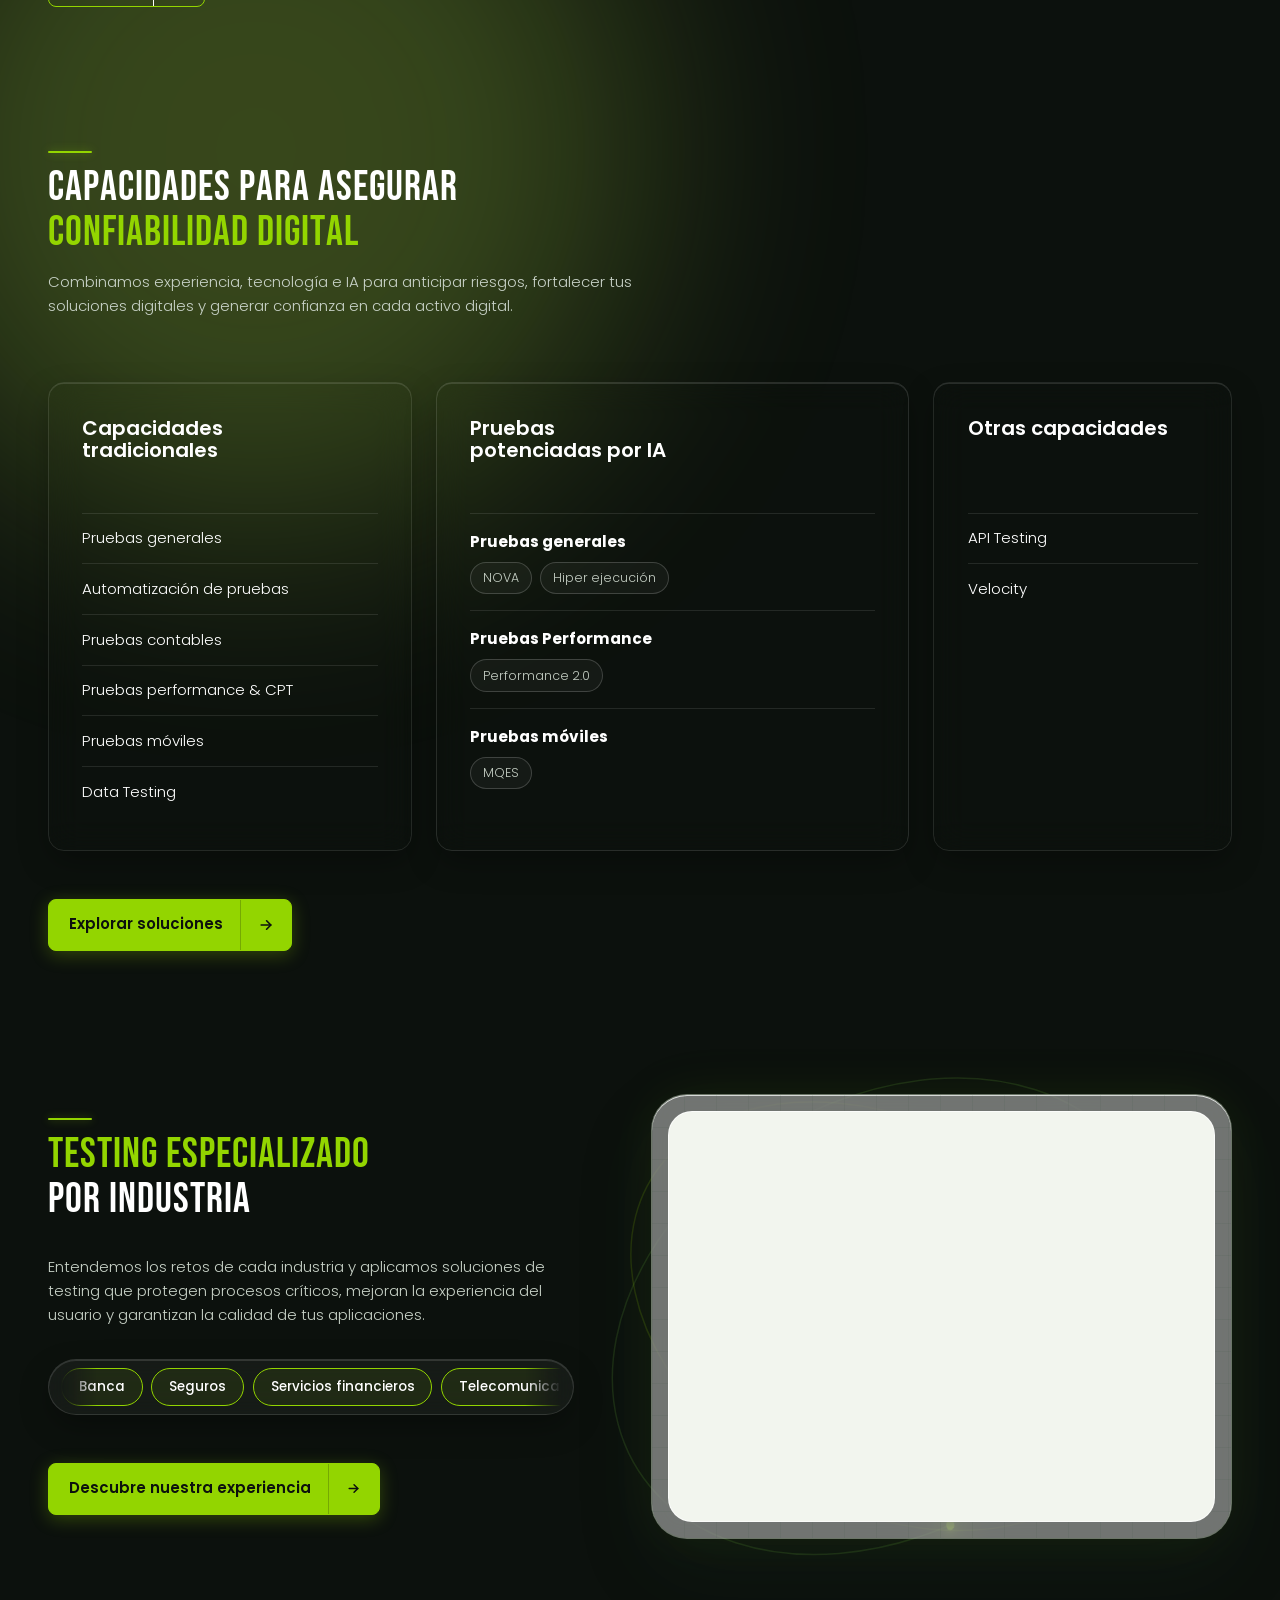
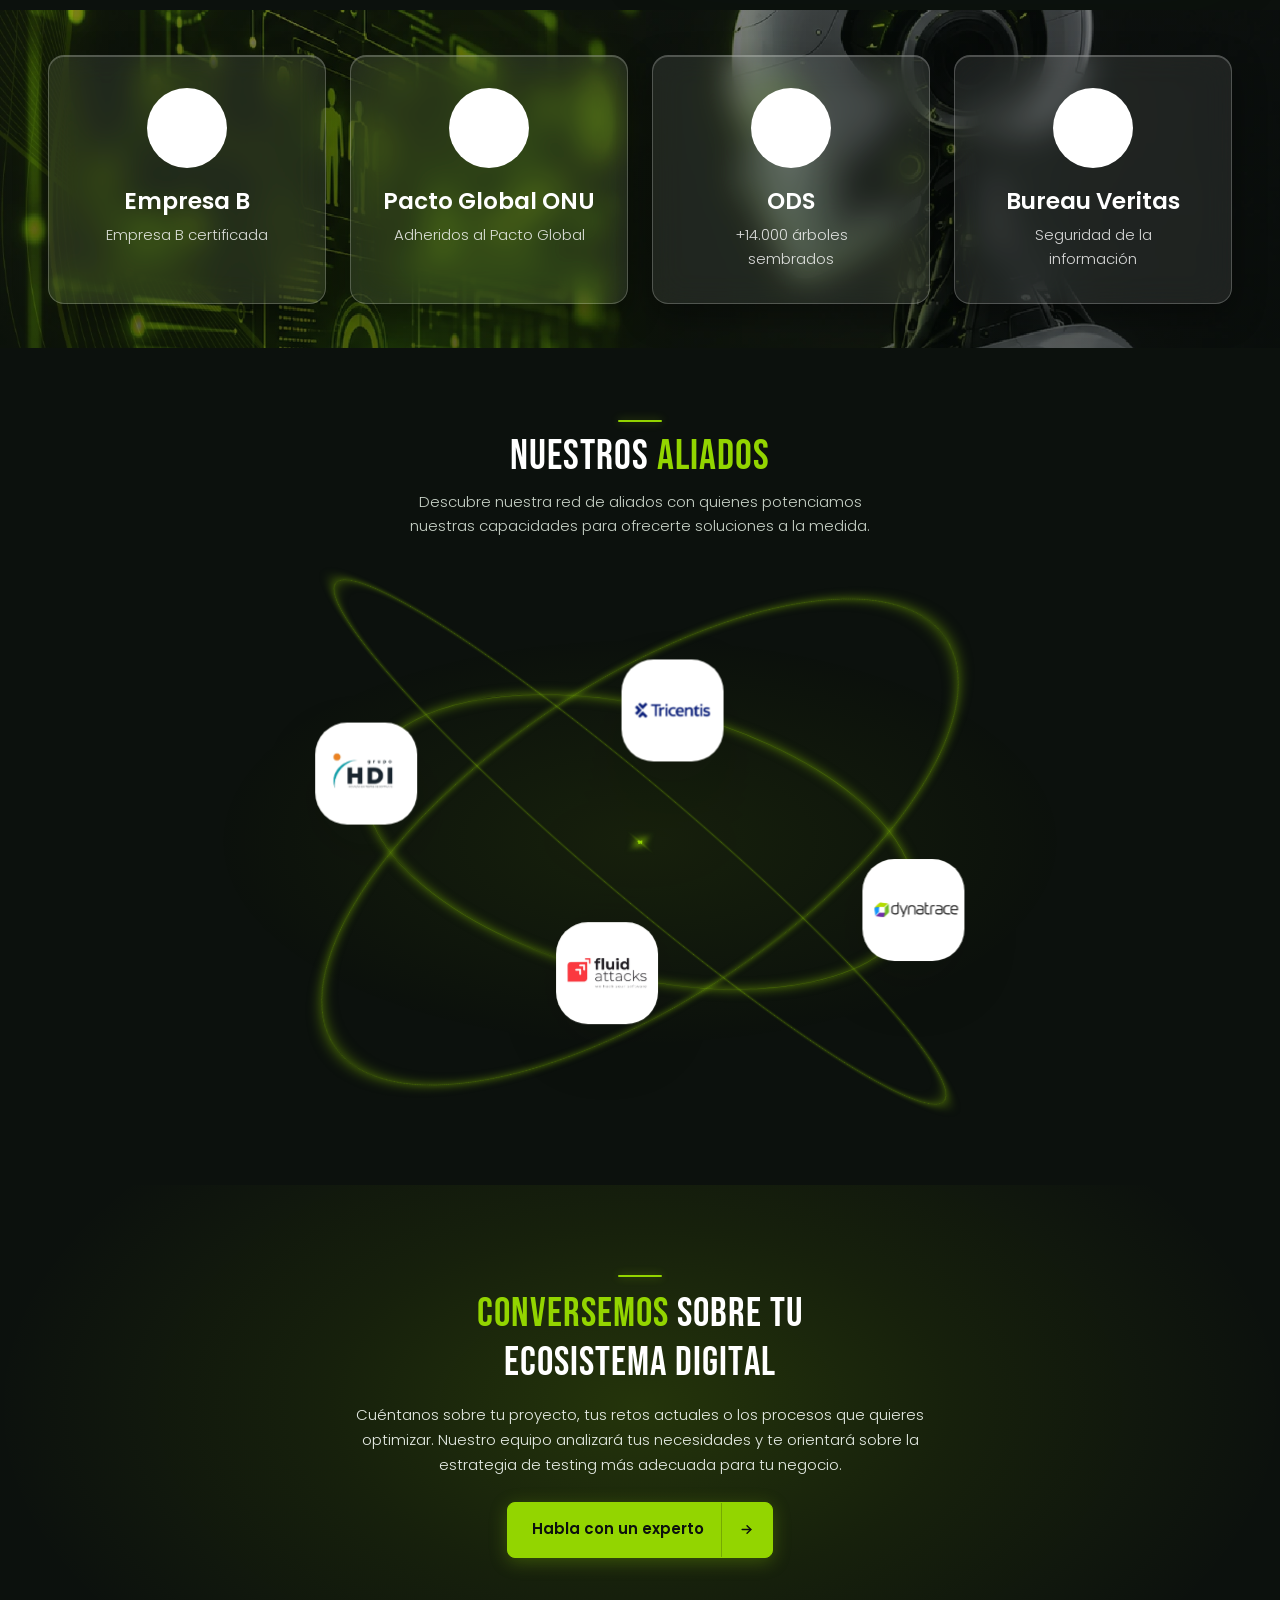
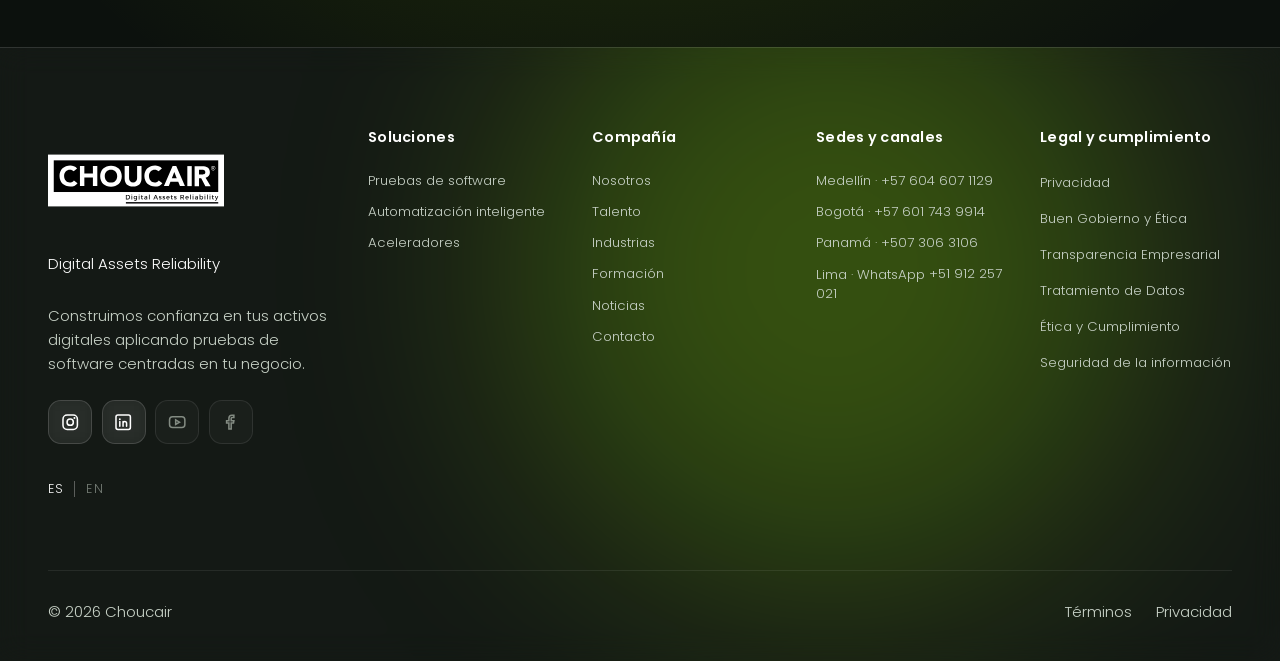
==== commit 4766ab36: "Add files via upload" ====
--- a/index.html
+++ b/index.html
@@ -9,12 +9,11 @@
   <link rel="preconnect" href="https://fonts.googleapis.com">
   <link rel="preconnect" href="https://fonts.gstatic.com" crossorigin>
   <link rel="stylesheet" href="https://fonts.googleapis.com/css2?family=Poppins:wght@300;400;600;700&amp;display=swap">
-  
+  <link rel="stylesheet" href="style.css">
   
   
   <script src="home.js" defer></script>
-<script src="global-background.js" defer></script>  <link rel="stylesheet" href="style.css">
-</head>
+<script src="global-background.js" defer></script></head>
 <body class="home-pilot site-background home-page">
   <a class="skip-link" href="#inicio">Saltar al contenido</a>
   <div class="global-aurora" aria-hidden="true"><span></span><span></span><span></span></div><div class="scroll-progress" aria-hidden="true"><span id="scroll-progress-bar"></span></div>
@@ -28,7 +27,7 @@
           <div class="header-inner">
             <a class="brand-link" href="index.html" aria-label="Choucair · Ir al inicio"><img src="assets/brand/logo-choucair.svg" alt="" width="375" height="111"></a>
             <nav class="header-nav-pill" id="primary-nav" aria-label="Navegación principal">
-              <ul class="header-nav-list"><li><a href="soluciones.html"><svg class="nav-item-icon" viewBox="0 0 24 24" aria-hidden="true" focusable="false"><path d="m4 7.5 8-4.5 8 4.5v9L12 21l-8-4.5z"/><path d="m4 7.5 8 4.5 8-4.5M12 12v9"/></svg><span>Soluciones</span></a></li><li><a href="industrias.html"><svg class="nav-item-icon" viewBox="0 0 24 24" aria-hidden="true" focusable="false"><path d="M4 21V5l8-2v18M12 9h8v12M2 21h20"/><path d="M7 7v.01M7 11v.01M7 15v.01M16 12v.01M16 16v.01"/></svg><span>Industrias</span></a></li><li><a href="nosotros.html"><svg class="nav-item-icon" viewBox="0 0 24 24" aria-hidden="true" focusable="false"><circle cx="9" cy="8" r="3"/><path d="M3 20v-1a6 6 0 0 1 12 0v1zM16 5.5a3 3 0 0 1 0 5.8M18 14a4 4 0 0 1 3 3.9V20h-3"/></svg><span>Nosotros</span></a></li><li class="nav-talent-desktop"><a href="https://talento.choucairtesting.com/" target="_blank" rel="noopener noreferrer">Talento</a></li><li class="nav-talent-mobile"><a href="https://talento.choucairtesting.com/" target="_blank" rel="noopener noreferrer"><svg class="nav-item-icon" viewBox="0 0 24 24" aria-hidden="true" focusable="false"><circle cx="12" cy="8" r="3"/><path d="M5 21v-1a7 7 0 0 1 14 0v1z"/></svg><span>Talento</span></a></li><li><a href="noticias.html"><svg class="nav-item-icon" viewBox="0 0 24 24" aria-hidden="true" focusable="false"><path d="M4 4h16v16H4zM2 7v12a1 1 0 0 0 1 1M8 8h8M8 12h8M8 16h5"/><path d="M16 15h2v3h-2z"/></svg><span>Noticias</span></a></li><li><a href="cursos.html"><svg class="nav-item-icon" viewBox="0 0 24 24" aria-hidden="true" focusable="false"><path d="M3 5.5A2.5 2.5 0 0 1 5.5 3H21v17H5.5A2.5 2.5 0 0 0 3 22z"/><path d="M3 5.5v14A2.5 2.5 0 0 1 5.5 17H21M8 7h8M8 11h8"/></svg><span>Cursos</span></a></li><li><a href="contacto.html"><svg class="nav-item-icon" viewBox="0 0 24 24" aria-hidden="true" focusable="false"><rect x="3" y="5" width="18" height="14" rx="2"/><path d="m3 7 9 6 9-6"/></svg><span>Contacto</span></a></li></ul>
+              <ul class="header-nav-list"><li><a href="soluciones.html"><svg class="nav-item-icon" viewBox="0 0 24 24" aria-hidden="true" focusable="false"><path d="m4 7.5 8-4.5 8 4.5v9L12 21l-8-4.5z"/><path d="m4 7.5 8 4.5 8-4.5M12 12v9"/></svg><span>Soluciones</span></a></li><li><a href="industrias.html"><svg class="nav-item-icon" viewBox="0 0 24 24" aria-hidden="true" focusable="false"><path d="M4 21V5l8-2v18M12 9h8v12M2 21h20"/><path d="M7 7v.01M7 11v.01M7 15v.01M16 12v.01M16 16v.01"/></svg><span>Industrias</span></a></li><li><a href="nosotros.html"><svg class="nav-item-icon" viewBox="0 0 24 24" aria-hidden="true" focusable="false"><circle cx="9" cy="8" r="3"/><path d="M3 20v-1a6 6 0 0 1 12 0v1zM16 5.5a3 3 0 0 1 0 5.8M18 14a4 4 0 0 1 3 3.9V20h-3"/></svg><span>Nosotros</span></a></li><li class="nav-talent-desktop"><a href="https://talento.choucairtesting.com/" target="_blank" rel="noopener noreferrer">Talento</a></li><li class="nav-talent-mobile"><a href="https://talento.choucairtesting.com/" target="_blank" rel="noopener noreferrer"><svg class="nav-item-icon" viewBox="0 0 24 24" aria-hidden="true" focusable="false"><circle cx="12" cy="8" r="3"/><path d="M5 21v-1a7 7 0 0 1 14 0v1z"/></svg><span>Talento</span></a></li><li><a href="noticias.html"><svg class="nav-item-icon" viewBox="0 0 24 24" aria-hidden="true" focusable="false"><path d="M4 4h16v16H4zM2 7v12a1 1 0 0 0 1 1M8 8h8M8 12h8M8 16h5"/><path d="M16 15h2v3h-2z"/></svg><span>Noticias</span></a></li><li><a href="cursos.html"><svg class="nav-item-icon" viewBox="0 0 24 24" aria-hidden="true" focusable="false"><path d="M3 5.5A2.5 2.5 0 0 1 5.5 3H21v17H5.5A2.5 2.5 0 0 0 3 22z"/><path d="M3 5.5v14A2.5 2.5 0 0 1 5.5 17H21M8 7h8M8 11h8"/></svg><span>Formación</span></a></li><li><a href="contacto.html"><svg class="nav-item-icon" viewBox="0 0 24 24" aria-hidden="true" focusable="false"><rect x="3" y="5" width="18" height="14" rx="2"/><path d="m3 7 9 6 9-6"/></svg><span>Contacto</span></a></li></ul>
             <a class="mobile-whatsapp-cta" href="https://wa.me/573235688425" target="_blank" rel="noopener noreferrer"><svg class="mobile-whatsapp-icon" viewBox="0 0 24 24" aria-hidden="true" focusable="false"><path fill="currentColor" d="M17.472 14.382c-.297-.149-1.758-.867-2.03-.967-.273-.099-.471-.148-.67.15-.198.297-.768.966-.94 1.164-.173.198-.347.223-.644.075-.297-.149-1.255-.463-2.39-1.475-.883-.788-1.48-1.761-1.653-2.059-.173-.297-.018-.458.13-.606.134-.133.297-.347.446-.52.149-.174.198-.298.297-.496.099-.198.05-.372-.025-.52-.074-.149-.669-1.612-.916-2.207-.242-.579-.487-.5-.669-.51l-.57-.01c-.198 0-.52.074-.792.372s-1.04 1.016-1.04 2.479 1.065 2.875 1.213 3.074c.149.198 2.095 3.2 5.076 4.487.709.306 1.262.489 1.694.626.712.226 1.36.194 1.872.118.571-.085 1.758-.719 2.006-1.413.248-.694.248-1.289.173-1.413-.074-.124-.272-.198-.57-.347m-5.421 7.403h-.004a9.87 9.87 0 0 1-5.031-1.378l-.361-.214-3.741.982.999-3.648-.235-.374a9.86 9.86 0 0 1-1.51-5.26c.002-5.45 4.437-9.884 9.889-9.884a9.82 9.82 0 0 1 6.988 2.896 9.82 9.82 0 0 1 2.894 6.99c-.003 5.45-4.438 9.884-9.889 9.884m8.413-18.297A11.815 11.815 0 0 0 12.05 0C5.495 0 .16 5.335.157 11.89c0 2.096.547 4.142 1.588 5.946L.05 24l6.304-1.654a11.9 11.9 0 0 0 5.693 1.449h.005c6.554 0 11.89-5.335 11.893-11.89a11.82 11.82 0 0 0-3.481-8.417z"/></svg><span>Hablar por WhatsApp</span></a></nav>
             <div class="header-community">
               <div class="header-follow"><span class="header-follow-label">Síguenos</span><div class="header-socials social-links" role="group" aria-label="Redes sociales"><a href="https://www.instagram.com/choucairtesting/" target="_blank" rel="noopener noreferrer" aria-label="Instagram de Choucair"><svg class="social-icon social-icon-instagram" viewbox="0 0 24 24" aria-hidden="true"><rect x="2.6" y="2.6" width="18.8" height="18.8" rx="5.4"></rect><circle cx="12" cy="12" r="4.1"></circle><circle class="icon-dot" cx="17.55" cy="6.5" r="1.35"></circle></svg></a><a href="https://www.linkedin.com/company/choucairtesting/posts/?feedView=all" target="_blank" rel="noopener noreferrer" aria-label="LinkedIn de Choucair"><svg class="social-icon social-icon-linkedin" viewbox="0 0 24 24" aria-hidden="true"><rect x="2.6" y="2.6" width="18.8" height="18.8" rx="2.5"></rect><circle class="icon-dot" cx="7.6" cy="8" r="1.2"></circle><path d="M7.6 11.2v6.1M11.8 17.3v-6.1m0 2.2c0-1.4 1-2.3 2.3-2.3 1.4 0 2.3.9 2.3 2.4v3.8" stroke-linecap="round" stroke-linejoin="round"></path></svg></a></div></div>
@@ -45,9 +44,9 @@
           <div class="container hero-shell">
             <div class="hero-intro">
               <span class="section-kicker" aria-hidden="true"><span class="kicker-line"></span></span>
-              <h1 class="display reveal" id="h01-title">Confiabilidad digital <span class="title-accent">centrada en tu negocio</span></h1>
+              <h1 class="display reveal" id="h01-title">Confiabilidad digital <span class="title-accent">centrada <span class="hero-title-desktop-break">en tu negocio</span></span></h1>
               <p class="hero-lead reveal">Evolucionamos el testing: experiencia, tecnología e IA.</p>
-              <p class="hero-description reveal">Construimos confianza en tus activos digitales aplicando pruebas de software centradas en tu negocio.</p>
+              <p class="hero-description reveal">Construimos confianza en tus activos digitales aplicando pruebas <span class="hero-description-desktop-break">de software centradas en tu negocio.</span></p>
               <div class="action-row reveal"><a class="button button-primary" href="contacto.html">Habla con un experto <span aria-hidden="true">↗</span></a><a class="button button-secondary hero-cta-featured" href="#necesidades">Descubre cómo <span aria-hidden="true">↘</span></a></div>
             </div>
             <div class="hero-visual reveal">
@@ -69,7 +68,7 @@
             <span class="evidence-node node-one"></span><span class="evidence-node node-two"></span><span class="evidence-node node-three"></span><span class="evidence-node node-four"></span>
           </div>
           <div class="evidence-plate"><strong><span class="stat-count" aria-hidden="true">+50.000</span><span class="visually-hidden">+50.000</span></strong><span>Proyectos que han contribuido a crear mejores experiencias digitales</span></div>
-          <div class="evidence-plate evidence-plate--middle"><strong><span class="stat-count" aria-hidden="true">99,87%</span><span class="visually-hidden">99,87%</span></strong><span>De eficacia en la detección de errores antes de llegar a producción</span><svg class="evidence-sparkline" viewbox="0 0 320 175" preserveaspectratio="none" aria-hidden="true" focusable="false"><defs><lineargradient id="evidence-sparkline-fill" x1="0" y1="0" x2="0" y2="1"><stop offset="0" stop-color="#93d500" stop-opacity=".38"></stop><stop offset="1" stop-color="#93d500" stop-opacity="0"></stop></lineargradient></defs><g fill="none" stroke="rgba(255,255,255,.12)" stroke-width="1"><path d="M38 18H310M38 42H310M38 66H310M38 90H310M38 114H310M38 138H310"/></g><g fill="#d7ddd2" fill-opacity=".68" font-family="Arial, sans-serif" font-size="9" text-anchor="end"><text x="31" y="21">10</text><text x="31" y="45">8</text><text x="31" y="69">6</text><text x="31" y="93">4</text><text x="31" y="117">2</text><text x="31" y="141">0</text></g><path d="M38 124 C52 117 58 128 72 116 S91 110 105 112 S125 96 140 102 S158 88 174 94 S192 75 207 82 S224 64 240 70 S257 49 272 55 S292 28 310 20 L310 138 L38 138 Z" fill="url(#evidence-sparkline-fill)"/><path d="M38 124 C52 117 58 128 72 116 S91 110 105 112 S125 96 140 102 S158 88 174 94 S192 75 207 82 S224 64 240 70 S257 49 272 55 S292 28 310 20" fill="none" stroke="#93d500" stroke-width="3" stroke-linecap="round" stroke-linejoin="round" vector-effect="non-scaling-stroke"/><g fill="#d7ddd2" fill-opacity=".68" font-family="Arial, sans-serif" font-size="9" text-anchor="middle"><text x="38" y="158">0</text><text x="92" y="158">2</text><text x="146" y="158">4</text><text x="201" y="158">6</text><text x="255" y="158">8</text><text x="310" y="158">10</text></g></svg></div>
+          <div class="evidence-plate evidence-plate--middle"><strong><span class="stat-count" aria-hidden="true">99,87%</span><span class="visually-hidden">99,87%</span></strong><span>De eficacia en la detección de errores antes de llegar a producción</span></div>
           <div class="evidence-plate evidence-plate--last"><strong><span class="stat-count" aria-hidden="true">+410.000</span><span class="visually-hidden">+410.000</span></strong><span>Fallas detectadas a tiempo para proteger la confiabilidad digital</span></div>
         </div>
       </div>
@@ -78,7 +77,7 @@
     <!-- H02 · Entrada por necesidad -->
     <section class="home-section needs-section surface-dark" id="necesidades" data-section="02" aria-labelledby="h02-title">
       <div class="container section-frame">
-        <div class="section-heading"><span class="section-kicker" aria-hidden="true"><span class="kicker-line"></span></span><h2 class="section-title reveal" id="h02-title"><span class="title-accent">¿Qué necesitas</span> para hacer más confiable tu activo digital?</h2><p class="section-description reveal">Detecta a tiempo los retos de tu software y alcanza un alto nivel de confiabilidad antes de su lanzamiento.</p></div>
+        <div class="section-heading"><span class="section-kicker" aria-hidden="true"><span class="kicker-line"></span></span><h2 class="section-title reveal" id="h02-title"><span class="title-accent">¿Qué necesitas</span> para hacer más confiable tu activo digital?</h2><p class="section-description reveal">Detecta a tiempo los retos de tu software y alcanza un alto nivel <span class="needs-description-desktop-break">de confiabilidad antes de su lanzamiento.</span></p></div>
         <div class="need-grid" tabindex="0" aria-label="Necesidades digitales; desliza para ver más">
           <article class="need-card reveal"><span class="need-glyph" aria-hidden="true"><img src="assets/media/needs/need-1.webp" alt="" width="1001" height="1001" loading="lazy" decoding="async"></span><h3><span class="title-accent">Prevenir fallas</span> antes de producción</h3><p>Anticípate a los errores y evita que afecten la experiencia de tus usuarios o tu negocio.</p></article>
           <article class="need-card reveal"><span class="need-glyph" aria-hidden="true"><img src="assets/media/needs/need-2.webp" alt="" width="1001" height="1001" loading="lazy" decoding="async"></span><h3><span class="title-accent">Acelerar la creación,</span> evolución y despliegue</h3><p>Reduce los tiempos de testing y lanza nuevas funcionalidades más rápido, sin sacrificar calidad.</p></article>
@@ -107,7 +106,7 @@
     <!-- H04 · Mapa del portafolio -->
     <section class="home-section capability-section surface-dark" id="soluciones" data-section="04" aria-labelledby="h04-title">
       <div class="container section-frame">
-        <div class="section-heading"><span class="section-kicker" aria-hidden="true"><span class="kicker-line"></span></span><div class="heading-line"><h2 class="section-title reveal" id="h04-title">Capacidades para asegurar <span class="title-accent">confiabilidad digital</span></h2><p class="section-description reveal">Combinamos experiencia, tecnología e IA para anticipar riesgos, fortalecer tus soluciones digitales y generar confianza en cada activo digital.</p></div></div>
+        <div class="section-heading"><span class="section-kicker" aria-hidden="true"><span class="kicker-line"></span></span><div class="capacidades-header-wrapper"><h2 class="section-title reveal" id="h04-title">Capacidades para asegurar <span class="title-accent capability-title-break">confiabilidad digital</span></h2><p class="section-description reveal">Combinamos experiencia, tecnología e IA para anticipar riesgos, fortalecer tus soluciones digitales y generar confianza en cada activo digital.</p></div></div>
         <div class="capability-map" aria-label="Tres pilares del portafolio de capacidades">
           <div class="capability-panel reveal"><h3>Capacidades tradicionales</h3><ul><li>Pruebas generales</li><li>Automatización de pruebas</li><li>Pruebas contables</li><li>Pruebas performance &amp; CPT</li><li>Pruebas móviles</li><li>Data Testing</li></ul></div>
           <div class="capability-panel capability-panel-featured reveal"><h3>Pruebas potenciadas por IA</h3><div class="ai-capability"><strong>Pruebas generales</strong><div><span>NOVA</span><span>Hiper ejecución</span></div></div><div class="ai-capability"><strong>Pruebas Performance</strong><div><span>Performance 2.0</span></div></div><div class="ai-capability"><strong>Pruebas móviles</strong><div><span>MQES</span></div></div></div>
@@ -151,12 +150,11 @@
 
         <div class="partner-orbit-scene">
           <div class="partner-orbit-lines" aria-hidden="true"><span class="partner-orbit-ring partner-orbit-ring--outer"><span class="partner-orbit-node"></span></span><span class="partner-orbit-ring partner-orbit-ring--inner"><span class="partner-orbit-node"></span></span><span class="partner-orbit-ring partner-orbit-ring--tertiary"><span class="partner-orbit-node"></span></span></div>
-          <ul class="partner-cloud reveal" tabindex="0" aria-label="Aliados de Choucair; desliza horizontalmente para ver todos los logos">
-            <li class="partner-card"><span class="partner-card-face"><img src="assets/media/partners/INICIO-ALIADOS-Y-PARTNERS-DESKTOP-MOBILE-1.webp" alt="Dynatrace" width="1001" height="1001" loading="lazy" decoding="async"></span></li>
-            <li class="partner-card"><span class="partner-card-face"><img src="assets/media/partners/INICIO-ALIADOS-Y-PARTNERS-DESKTOP-MOBILE-2.webp" alt="Fluid Attacks" width="1001" height="1001" loading="lazy" decoding="async"></span></li>
-            <li class="partner-card"><span class="partner-card-face"><img src="assets/media/partners/INICIO-ALIADOS-Y-PARTNERS-DESKTOP-MOBILE-3.webp" alt="Grupo HDI" width="1001" height="1001" loading="lazy" decoding="async"></span></li>
-            <li class="partner-card"><span class="partner-card-face"><img src="assets/media/partners/INICIO-ALIADOS-Y-PARTNERS-DESKTOP-MOBILE-4.webp" alt="Tricentis" width="1001" height="1001" loading="lazy" decoding="async"></span></li>
-            <li class="partner-card"><span class="partner-card-face"><img src="assets/media/partners/INICIO-ALIADOS-Y-PARTNERS-DESKTOP-MOBILE-5.webp" alt="Certified B Corporation" width="1001" height="1001" loading="lazy" decoding="async"></span></li>
+          <ul class="partner-cloud reveal" aria-label="Aliados de Choucair">
+            <li class="partner-orbit-item"><a class="partner-card" href="https://www.dynatrace.com/" target="_blank" rel="noopener noreferrer" aria-label="Visitar Dynatrace"><img src="assets/media/partners/INICIO-ALIADOS-Y-PARTNERS-DESKTOP-MOBILE-1.webp" alt="Dynatrace" width="1001" height="1001" loading="lazy" decoding="async"></a></li>
+            <li class="partner-orbit-item"><a class="partner-card" href="https://fluidattacks.com/es/" target="_blank" rel="noopener noreferrer" aria-label="Visitar Fluid Attacks"><img src="assets/media/partners/INICIO-ALIADOS-Y-PARTNERS-DESKTOP-MOBILE-2.webp" alt="Fluid Attacks" width="1001" height="1001" loading="lazy" decoding="async"></a></li>
+            <li class="partner-orbit-item"><a class="partner-card" href="https://www.grupohdi.com/inicio.html" target="_blank" rel="noopener noreferrer" aria-label="Visitar Grupo HDI"><img src="assets/media/partners/INICIO-ALIADOS-Y-PARTNERS-DESKTOP-MOBILE-3.webp" alt="Grupo HDI" width="1001" height="1001" loading="lazy" decoding="async"></a></li>
+            <li class="partner-orbit-item"><a class="partner-card" href="https://www.tricentis.com/" target="_blank" rel="noopener noreferrer" aria-label="Visitar Tricentis"><img src="assets/media/partners/INICIO-ALIADOS-Y-PARTNERS-DESKTOP-MOBILE-4.webp" alt="Tricentis" width="1001" height="1001" loading="lazy" decoding="async"></a></li>
           </ul>
         </div>
       </div>
@@ -174,8 +172,8 @@
   <footer class="site-footer" aria-label="Pie de página">
     <div class="footer-shell reveal">
       <div class="footer-brand"><img src="assets/brand/logo-choucair.svg" alt="Choucair" width="375" height="111"><span class="footer-tagline">Digital Assets Reliability</span><p class="footer-description">Construimos confianza en tus activos digitales aplicando pruebas de software centradas en tu negocio.</p><div class="footer-socials social-links" role="group" aria-label="Redes sociales"><a href="https://www.instagram.com/choucairtesting/" target="_blank" rel="noopener noreferrer" aria-label="Instagram de Choucair"><svg class="social-icon social-icon-instagram" viewbox="0 0 24 24" aria-hidden="true"><rect x="2.6" y="2.6" width="18.8" height="18.8" rx="5.4"></rect><circle cx="12" cy="12" r="4.1"></circle><circle class="icon-dot" cx="17.55" cy="6.5" r="1.35"></circle></svg></a><a href="https://www.linkedin.com/company/choucairtesting/posts/?feedView=all" target="_blank" rel="noopener noreferrer" aria-label="LinkedIn de Choucair"><svg class="social-icon social-icon-linkedin" viewbox="0 0 24 24" aria-hidden="true"><rect x="2.6" y="2.6" width="18.8" height="18.8" rx="2.5"></rect><circle class="icon-dot" cx="7.6" cy="8" r="1.2"></circle><path d="M7.6 11.2v6.1M11.8 17.3v-6.1m0 2.2c0-1.4 1-2.3 2.3-2.3 1.4 0 2.3.9 2.3 2.4v3.8" stroke-linecap="round" stroke-linejoin="round"></path></svg></a><span class="social-placeholder" role="img" aria-label="YouTube: enlace pendiente" title="Enlace oficial pendiente"><svg class="social-icon" viewbox="0 0 24 24" aria-hidden="true"><rect x="2" y="5" width="20" height="14" rx="4"></rect><path d="m10 9 5 3-5 3z"></path></svg></span><span class="social-placeholder" role="img" aria-label="Facebook: enlace pendiente" title="Enlace oficial pendiente"><svg class="social-icon" viewbox="0 0 24 24" aria-hidden="true"><path d="M15.5 3H13a4 4 0 0 0-4 4v3H6v3h3v8h3v-8h3l.5-3H12V7a1 1 0 0 1 1-1h2.5z"></path></svg></span></div><div class="language-switch" role="group" aria-label="Idioma"><span aria-current="true">ES</span><span class="language-divider" aria-hidden="true"></span><button type="button" disabled title="Inglés aún no disponible" aria-label="Inglés, aún no disponible">EN</button></div></div>
-      <details class="footer-group"><summary><h2>Soluciones</h2></summary><ul><li><a href="soluciones.html#pruebas-software">Pruebas de software</a></li><li><a href="soluciones.html#pruebas-software">Automatización inteligente</a></li><li><a href="soluciones.html#pruebas-software">Aceleradores</a></li></ul></details>
-      <details class="footer-group"><summary><h2>Compañía</h2></summary><ul><li><a href="nosotros.html">Nosotros</a></li><li><a href="https://talento.choucairtesting.com/" target="_blank" rel="noopener noreferrer">Talento</a></li><li><a href="industrias.html">Industrias</a></li><li><a href="cursos.html">Cursos</a></li><li><a href="noticias.html">Noticias</a></li><li><a href="contacto.html">Contacto</a></li></ul></details>
+      <details class="footer-group"><summary><h2>Soluciones</h2></summary><ul><li><a href="soluciones.html#pruebas-software">Pruebas de software</a></li><li><a href="soluciones.html#pruebas-software">Automatización inteligente</a></li><li><a href="soluciones.html#aceleradores">Aceleradores</a></li></ul></details>
+      <details class="footer-group"><summary><h2>Compañía</h2></summary><ul><li><a href="nosotros.html">Nosotros</a></li><li><a href="https://talento.choucairtesting.com/" target="_blank" rel="noopener noreferrer">Talento</a></li><li><a href="industrias.html">Industrias</a></li><li><a href="cursos.html">Formación</a></li><li><a href="noticias.html">Noticias</a></li><li><a href="contacto.html">Contacto</a></li></ul></details>
       <details class="footer-group"><summary><h2>Sedes y canales</h2></summary><ul><li>Medellín · <a href="tel:+576046071129">+57 604 607 1129</a></li><li>Bogotá · <a href="tel:+576017439914">+57 601 743 9914</a></li><li>Panamá · <a href="tel:+5073063106">+507 306 3106</a></li><li>Lima · WhatsApp <a href="tel:+51912257021">+51 912 257 021</a></li></ul></details>
       <details class="footer-group"><summary><h2>Legal y cumplimiento</h2></summary><ul><li><button type="button" data-preview-target="Privacidad">Privacidad</button></li><li><button type="button" data-preview-target="Buen Gobierno y Ética">Buen Gobierno y Ética</button></li><li><button type="button" data-preview-target="Transparencia Empresarial">Transparencia Empresarial</button></li><li><button type="button" data-preview-target="Tratamiento de Datos">Tratamiento de Datos</button></li><li><button type="button" data-preview-target="Ética y Cumplimiento">Ética y Cumplimiento</button></li><li><button type="button" data-preview-target="Seguridad de la información">Seguridad de la información</button></li></ul></details>
     </div>
@@ -183,5 +181,33 @@
   </footer>
   <button class="back-to-top" type="button" aria-label="Volver al inicio" title="Volver al inicio" tabindex="-1" aria-hidden="true">↑</button>
   <div class="preview-notice" id="preview-notice" role="status" aria-live="polite" hidden><span id="preview-message"></span><button type="button" id="preview-dismiss" aria-label="Cerrar aviso">×</button></div>
+  <style>
+    /* Solo las decoraciones orbitales quedan fuera de la interacción. */
+    .partner-orbit-lines,
+    .partner-cloud::before,
+    .partner-cloud::after {
+      pointer-events: none !important;
+    }
+
+    /* La lista y cada enlace permanecen interactivos. */
+    .partner-cloud,
+    .partner-orbit-item {
+      pointer-events: auto !important;
+    }
+
+    a.partner-card {
+      pointer-events: auto !important;
+      position: relative !important;
+      z-index: 999999 !important;
+      cursor: pointer !important;
+      display: flex !important;
+      text-decoration: none !important;
+    }
+
+    /* El área completa del enlace recibe el clic. */
+    a.partner-card * {
+      pointer-events: none !important;
+    }
+  </style>
 </body>
 </html>
--- a/style.css
+++ b/style.css
@@ -1,6 +1,6 @@
 @import url('https://fonts.googleapis.com/css2?family=Bebas+Neue&display=swap');
 
-/* Source: tokens.css */
+/* Source: deliverables/03B/tokens.css */
 /* Choucair 03B · Foundations v0. Valores candidatos, no tema WordPress definitivo. */
 :root {
   --brand-black: #000000;
@@ -176,7 +176,7 @@
   *, *::before, *::after { animation-duration: .01ms !important; animation-iteration-count: 1 !important; transition-duration: .01ms !important; }
 }
 
-/* Source: tokens.css */
+/* Source: deliverables/C3/v0.3/tokens.css */
 /* Choucair 03B · Foundations v0. Valores candidatos, no tema WordPress definitivo. */
 @property --nav-orbit-angle {
   syntax: "<angle>";
@@ -473,6 +473,14 @@
   font-family: 'Bebas Neue', sans-serif !important;
   font-weight: 400 !important;
   letter-spacing: 1px !important;
+  text-wrap: balance;
+}
+
+body :is(h1, h2, h3, h4, h5, h6, .hero-title, .section-title, .display, .panel-title, .industry-panel-title, .industry-tile-heading, .card-main-title, .trust-intro, .cta-pill-title, .trust-map-title) {
+  text-wrap: balance;
+}
+body p, body :is(.hero-lead, .hero-description, .section-description, .section-text, .wf-lorem, .article-dek, .body-copy, .lead) {
+  text-wrap: pretty;
 }
 
 body :is(h3, h4, h5, h6, .panel-title, .industry-panel-title, .industry-tile-heading, .accelerator-title, .card-main-title, .location-country, .location-city) {
@@ -503,7 +511,7 @@
 .trust-item,
 .evidence-plate {
   position: relative !important;
-  transition: transform 0.28s ease, box-shadow 0.28s ease, border-color 0.28s ease !important;
+  transition: all 0.3s ease !important;
 }
 
 .card-border-traced::before,
@@ -565,11 +573,11 @@
 .capability-panel:hover,
 .trust-item:hover,
 .evidence-plate:hover {
-  transform: translateY(-4px) !important;
+  transform: translateY(-4px) scale(1.03) !important;
   box-shadow: 0 12px 32px -4px rgba(0, 0, 0, 0.35) !important;
 }
 
-/* Source: home.css */
+/* Source: deliverables/C3/v0.3/home.css */
 /* Home piloto 03C · patrón único sobre Foundations v0. */
 @property --trace-angle {
   syntax: "<angle>";
@@ -785,8 +793,8 @@
 .section-kicker { display: flex; align-items: center; gap: .85rem; margin: 0 0 0.75rem !important; color: var(--text-secondary); font-size: .72rem; font-weight: var(--weight-body); letter-spacing: .18em; text-transform: uppercase; }
 .kicker-line { display: inline-block; width: 2.75rem; height: 2px; border-radius: 9999px; flex: 0 0 auto; background: var(--brand-lime, #93d500) !important; box-shadow: 0 0 8px rgba(147, 213, 0, 0.45); }
 .section-heading { margin-bottom: var(--space-8); }
-.section-heading .section-title { max-width: 16ch; }
-.section-description { max-width: 56ch; color: var(--text-secondary); font-size: var(--type-lead); line-height: 1.6; overflow-wrap: anywhere; }
+.section-heading .section-title { max-width: min(100%, 56rem); text-wrap: balance; }
+.section-description { max-width: min(100%, 56rem); color: var(--text-secondary); font-size: var(--type-lead); line-height: 1.6; overflow-wrap: anywhere; }
 .home-section .display, 
 .home-section .section-title, 
 .need-card h3,
@@ -825,15 +833,18 @@
 @keyframes hero-aurora-drift-a { from { transform: translate3d(-2rem, 1.5rem, 0) scale(.94); } to { transform: translate3d(4rem, -3rem, 0) scale(1.08); } }
 @keyframes hero-aurora-drift-b { from { transform: translate3d(2.5rem, -2rem, 0) scale(1.07); } to { transform: translate3d(-4rem, 3.5rem, 0) scale(.92); } }
 .hero-shell { display: grid; grid-template-columns: minmax(0, 7fr) minmax(0, 5fr); align-items: center; gap: clamp(2rem, 5vw, 5rem); min-height: 38rem; }
+@media (min-width: 80rem) { .hero-shell { grid-template-columns: minmax(0, 1.25fr) minmax(0, .75fr); } }
 .hero-intro { position: relative; z-index: 2; padding-block: var(--space-7); }
 .hero-intro .section-kicker { margin-bottom: 0.75rem !important; }
-.hero-intro .display { max-width: 20ch; }
+.hero-intro .display { width: 100%; max-width: min(100%, 56rem); text-wrap: balance; }
 .hero-intro .display span { color: var(--brand-white); }
 .home-section .title-accent, .home-section .title-accent span,
 .home-section .hero-intro .display .title-accent,
 .home-section .hero-intro .display .title-accent span { color: var(--brand-lime); }
-.hero-lead { max-width: 34ch; margin: var(--space-7) 0 var(--space-4); font-size: var(--type-lead); font-weight: var(--weight-body); line-height: 1.6; overflow-wrap: anywhere; }
-.hero-description { max-width: 48ch; margin: 0 0 var(--space-7); color: var(--text-dark-secondary, #c7d1c6); font-size: var(--type-body); line-height: 1.6; overflow-wrap: anywhere; }
+.hero-lead { width: 100%; max-width: min(100%, 56rem); margin: var(--space-7) 0 var(--space-4); font-size: var(--type-lead); font-weight: var(--weight-body); line-height: 1.6; overflow-wrap: anywhere; }
+.hero-description { max-width: min(100%, 56rem); margin: 0 0 var(--space-7); color: var(--text-dark-secondary, #c7d1c6); font-size: var(--type-body); line-height: 1.6; overflow-wrap: anywhere; }
+@media (min-width: 48.01rem) { .hero-description-desktop-break { display: block; } }
+@media (max-width: 48rem) { .hero-description-desktop-break { display: inline; } }
 .hero-visual { position: relative; display: grid; place-items: center; min-width: 0; min-height: 35rem; perspective: 700px; }
 .hero-visual-grid { position: absolute; inset: 7% -8%; opacity: .25; background-image: linear-gradient(rgb(255 255 255 / .15) 1px, transparent 1px), linear-gradient(90deg, rgb(255 255 255 / .15) 1px, transparent 1px); background-size: 3.25rem 3.25rem; mask-image: radial-gradient(circle, #000 35%, transparent 72%); transform: rotate(-7deg); }
 .hero-orbit { position: absolute; border: 1px solid rgb(147 213 0 / .36); border-radius: 50%; pointer-events: none; }
@@ -942,8 +953,8 @@
 /* H03 */
 .needs-section { background: radial-gradient(circle at 5% 100%, rgb(147 213 0 / .055), transparent 28%), var(--web-ink); }
 .needs-section .section-heading { max-width: 70rem; }
-.needs-section .section-heading .section-title { max-width: 17ch; }
-.needs-section .section-heading .section-description { max-width: 55ch; }
+.needs-section .section-heading .section-title { max-width: min(100%, 56rem); }
+.needs-section .section-heading .section-description { max-width: min(100%, 72ch); }
 .need-grid { display: grid; grid-template-columns: repeat(3, minmax(0, 1fr)); gap: var(--grid-gap); align-items: start; }
 .need-card {
   position: relative;
@@ -1028,7 +1039,7 @@
 }
 .capability-panel h3 { max-width: 16ch; min-height: 2.4em; margin: 0 0 var(--space-7); font-size: clamp(1.55rem, 2.1vw, 2.25rem); line-height: 1.13; letter-spacing: -.03em; overflow-wrap: anywhere; }
 .capability-panel ul { margin: 0; padding: 0; list-style: none; }
-.capability-panel li { padding-block: .8rem; border-top: 1px solid rgba(255, 255, 255, 0.1); color: var(--text-secondary); font-size: .94rem; overflow-wrap: anywhere; }
+.capability-panel li { padding-block: .8rem; border-top: 1px solid rgba(255, 255, 255, 0.1); color: #ffffff; opacity: 1; font-size: .94rem; overflow-wrap: anywhere; }
 .ai-capability { padding: var(--space-4) 0; border-top: 1px solid rgba(255, 255, 255, 0.1); }
 .ai-capability strong { display: block; margin-bottom: .5rem; font-size: .95rem; color: var(--text, #ffffff); }
 .ai-capability div { display: flex; flex-wrap: wrap; gap: .45rem; }
@@ -1040,8 +1051,8 @@
 .industry-section { border-radius: 3rem 3rem 0 0; }
 .industry-layout { display: grid; grid-template-columns: minmax(0, .95fr) minmax(0, 1.05fr); gap: clamp(2rem, 6vw, 6rem); align-items: center; padding-block: var(--section-space); }
 .industry-copy { min-width: 0; }
-.industry-copy .section-title { max-width: 13ch; }
-.industry-copy .section-description { margin-block: var(--space-6); }
+.industry-copy .section-title { max-width: min(100%, 56rem); }
+.industry-copy .section-description { max-width: min(100%, 72ch); margin-block: var(--space-6); }
 .industry-tag-rail {
   display: grid;
   grid-template-columns: 2.5rem minmax(0, 1fr) 2.5rem;
@@ -1152,16 +1163,18 @@
   border: 1px solid rgba(255, 255, 255, 0.22) !important;
   box-shadow: 0 12px 32px rgba(0, 0, 0, 0.35), inset 0 1px 0 rgba(255, 255, 255, 0.22) !important;
   color: var(--brand-white);
-  transition: transform 0.3s ease, box-shadow 0.3s ease, background 0.3s ease;
+  align-items: center;
+  text-align: center;
+  transition: all 0.3s ease;
 }
 .trust-item:not(:last-child)::after {
   display: none !important;
 }
-.trust-symbol { display: grid; place-items: center; width: 2.8rem; height: 2.8rem; margin-bottom: auto; border: 1px solid var(--control-border); border-radius: 50%; color: var(--brand-lime); transition: all .3s ease-in-out; }
+.trust-symbol { display: grid; place-items: center; width: 2.8rem; height: 2.8rem; margin-bottom: 1.35rem; border: 1px solid var(--control-border); border-radius: 50%; color: var(--brand-lime); transition: all .3s ease-in-out; }
 .trust-symbol svg { display: block; width: 1.15rem; height: 1.15rem; fill: none; stroke: currentColor; stroke-width: 2; stroke-linecap: round; stroke-linejoin: round; }
 @media (hover: hover) and (pointer: fine) {
   .trust-item:hover {
-    transform: translateY(-6px);
+    transform: translateY(-6px) scale(1.02);
     background: rgba(255, 255, 255, 0.14) !important;
     box-shadow: inset 0 1px 0 rgba(255, 255, 255, 0.28), 0 18px 40px -4px rgba(0, 0, 0, 0.45), 0 0 24px rgba(147, 213, 0, 0.25) !important;
   }
@@ -1179,8 +1192,14 @@
   .trust-item, .trust-symbol, .trust-item > span:last-child { transition: none; }
   .trust-item:hover { transform: none; }
 }
-.trust-item strong { display: block; margin-top: var(--space-6); font-size: clamp(1.3rem, 1.8vw, 1.9rem); font-weight: var(--weight-heading-compact); line-height: 1.15; overflow-wrap: anywhere; color: #ffffff !important; }
-.trust-item > span:last-child { max-width: 22ch; margin-top: .5rem; color: rgba(255, 255, 255, 0.82) !important; font-size: var(--type-body); line-height: 1.6; transition: color .3s ease-in-out; }
+.trust-item strong { display: block; width: 100%; margin-top: 0; font-size: clamp(1.3rem, 1.8vw, 1.9rem); font-weight: var(--weight-heading-compact); line-height: 1.15; overflow-wrap: anywhere; color: #ffffff !important; }
+.trust-item > span:last-child { max-width: 22ch; margin-top: .5rem; text-align: center; color: rgba(255, 255, 255, 0.82) !important; font-size: var(--type-body); line-height: 1.6; transition: color .3s ease-in-out; }
+
+.trust-section .trust-item { align-items: center; text-align: center; }
+.trust-section .trust-symbol--logo { width: 5rem; height: 5rem; margin: 0 0 1.25rem; }
+.trust-section .trust-symbol--logo img { display: block; width: 100%; height: 100%; object-fit: contain; }
+.trust-section .trust-item strong { text-align: center; }
+.trust-section .trust-item > span:last-child { margin-inline: auto; text-align: center; }
 
 /* H07 */
 .partners-section { border-radius: 3rem 3rem 0 0; }
@@ -1191,24 +1210,23 @@
 .partners-heading .section-title { max-width: none; }
 .partners-heading .section-description { max-width: 56ch; margin: 0; }
 .partner-orbit-scene { position: relative; width: min(100%, 60rem); margin: var(--space-6) auto 0; }
-.partner-orbit-lines { display: none; }
-.partner-card-face { display: contents; }
+.partner-orbit-lines { display: none; pointer-events: none !important; }
+.partner-orbit-lines * { pointer-events: none !important; }
+.partner-card { position: relative !important; z-index: 9999 !important; display: flex !important; align-items: center; justify-content: center; width: 100%; height: 100%; background-color: #ffffff !important; opacity: 1 !important; filter: none !important; color: inherit; text-decoration: none; cursor: pointer !important; pointer-events: auto !important; }
 .partner-orbit-scene .partner-cloud { margin: 0; }
-.partner-cloud { position: relative; display: grid; grid-template-columns: repeat(5, minmax(0, 1fr)); align-items: start; justify-items: center; gap: var(--space-5) var(--grid-gap); max-width: 60rem; margin: var(--space-7) auto 0; padding: var(--space-5) var(--space-4) var(--space-8); list-style: none; }
+.partner-cloud { position: relative; display: grid; grid-template-columns: repeat(4, minmax(0, 1fr)); align-items: start; justify-items: center; gap: var(--space-5) var(--grid-gap); max-width: 60rem; margin: var(--space-7) auto 0; padding: var(--space-5) var(--space-4) var(--space-8); list-style: none; }
 .partner-cloud::before { content: ""; position: absolute; z-index: -1; inset: 10% 3%; border-radius: 50%; background: radial-gradient(ellipse, rgb(147 213 0 / .08), transparent 67%); pointer-events: none; }
-.partner-card { --depth: 1; --offset: 0rem; position: relative; display: grid; place-items: center; width: min(100%, 10rem); aspect-ratio: 1; margin-top: var(--offset); overflow: hidden; border: 1px solid rgb(255 255 255 / .86); border-radius: 2rem; background: rgb(255 255 255 / .72); box-shadow: 0 1.5rem 3.75rem rgb(12 17 13 / .14), inset 0 1px rgb(255 255 255 / .8); backdrop-filter: blur(20px) saturate(1.2); -webkit-backdrop-filter: blur(20px) saturate(1.2); opacity: var(--depth-opacity, 1); scale: 1; transform: scale(var(--depth)); transition: scale .3s ease; animation: partner-float var(--motion-float) ease-in-out var(--phase, 0s) infinite alternate; }
+.partner-orbit-item { --depth: 1; --offset: 0rem; position: relative; width: min(100%, 10rem); aspect-ratio: 1; margin-top: var(--offset); }
+.partner-card { overflow: hidden; border: 1px solid rgb(255 255 255 / .86); border-radius: 2rem; background: #ffffff !important; box-shadow: 0 1.5rem 3.75rem rgb(12 17 13 / .14), inset 0 1px rgb(255 255 255 / .8); backdrop-filter: blur(20px) saturate(1.2); -webkit-backdrop-filter: blur(20px) saturate(1.2); opacity: 1 !important; filter: none !important; scale: 1; transform: scale(var(--depth)); transition: scale .3s ease; animation: partner-float var(--motion-float) ease-in-out var(--phase, 0s) infinite alternate; }
 @media (hover: hover) and (pointer: fine) { .partner-card:hover { scale: 1.05; } }
 @media (prefers-reduced-motion: reduce) { .partner-card { transition: none; } }
 @supports not (backdrop-filter: blur(1px)) { .partner-card { background: #fff; } }
-.partner-card img { display: block; width: 100%; height: 100%; object-fit: contain; mix-blend-mode: multiply; }
-.partner-card:nth-child(1) { --offset: 3rem; --depth: .9; --depth-opacity: .88; --phase: -1.2s; }
-.partner-card:nth-child(2) { --phase: -4.6s; }
-.partner-card:nth-child(3) { --offset: 2rem; --phase: -7.1s; }
-.partner-card:nth-child(4) { --offset: 3.75rem; --depth: .88; --depth-opacity: .84; --phase: -2.8s; }
-.partner-card:nth-child(5) { --offset: .25rem; --depth: .92; --depth-opacity: .9; --phase: -6.3s; }
-.partner-card:nth-child(6) { --offset: 2.75rem; --phase: -3.4s; }
-.partner-card:nth-child(7) { --offset: .75rem; --phase: -8.4s; }
-.partner-card:nth-child(8) { --offset: 3.25rem; --depth: .9; --depth-opacity: .88; --phase: -5.2s; }
+.partner-card img { display: block; width: 100%; height: 100%; object-fit: contain; mix-blend-mode: multiply; opacity: 1 !important; filter: none !important; pointer-events: none; }
+.partner-cloud > .partner-orbit-item { pointer-events: auto; }
+.partner-orbit-item:nth-child(1) { --offset: 3rem; --depth: .9; --depth-opacity: .88; --phase: -1.2s; }
+.partner-orbit-item:nth-child(2) { --phase: -4.6s; }
+.partner-orbit-item:nth-child(3) { --offset: 2rem; --phase: -7.1s; }
+.partner-orbit-item:nth-child(4) { --offset: 3.75rem; --depth: .88; --depth-opacity: .84; --phase: -2.8s; }
 @keyframes partner-float { from { transform: translateY(-.25rem) scale(var(--depth)); } to { transform: translateY(.5rem) scale(var(--depth)); } }
 
 /* H08 y footer: un mismo campo de luz, con cristal solo en el pie. */
@@ -1233,7 +1251,7 @@
 .footer-socials a:hover { color: var(--brand-lime); background: rgb(147 213 0 / .1); transform: translateY(-.2rem); }
 .footer-group { color: var(--brand-white, #ffffff); }
 .footer-group summary { margin: .2rem 0 var(--space-5); color: var(--brand-white); font-size: .9rem; font-weight: var(--weight-heading-compact); line-height: 1.3; letter-spacing: .02em; list-style: none; }
-.footer-group summary h2 { margin: 0; color: inherit; font: inherit; letter-spacing: inherit; }
+.footer-group summary h2 { margin: 0; color: inherit; font: inherit; font-family: 'Poppins', sans-serif !important; font-weight: var(--weight-heading-compact) !important; letter-spacing: .02em !important; }
 .footer-group summary::-webkit-details-marker { display: none; }
 .footer-group summary:focus-visible, .mobile-menu-toggle:focus-visible, .editorial-grid:focus-visible, .need-grid:focus-visible { outline: 3px solid var(--brand-lime); outline-offset: 3px; }
 .footer-group ul { display: grid; gap: .75rem; margin: 0; padding: 0; list-style: none; }
@@ -1316,26 +1334,27 @@
 html:not(.industry-rail-enhanced) .industry-tags--clone { display: none; }
 @media (max-width: 47.49rem) { .industry-tag-viewport { overflow-x: auto; }.industry-tag-track { animation: none; }.industry-tags--clone { display: none; } }
 @keyframes industry-marquee { to { transform: translateX(calc(-50% - .275rem)); } }
-/* Órbita 3D: el portador se inclina; la cara compensa giro y perspectiva. */
+/* Órbita elíptica compartida: tarjetas y trazo principal usan la misma trayectoria 2D. */
 @media (min-width: 48.01rem) and (prefers-reduced-motion: no-preference) {
-  .partner-orbit-scene { --orbit-diameter: clamp(36rem, 48vw, 44rem); height: 32rem; perspective: 1200px; perspective-origin: 50% 50%; transform-style: preserve-3d; }
+  .partner-orbit-scene { --orbit-diameter: clamp(34rem, 44vw, 40rem); height: 34rem; perspective: 1200px; perspective-origin: 50% 50%; transform-style: preserve-3d; }
   .partner-orbit-lines { position: absolute; z-index: 1; display: block; inset: 0; pointer-events: none; isolation: isolate; transform-style: flat; }
-  .partner-orbit-ring { --ring-size: var(--orbit-diameter); --node-duration: 31s; --node-correction: rotateY(-15deg) rotateX(-70deg); position: absolute; top: 50%; left: 50%; width: var(--ring-size); aspect-ratio: 1; border: 1px solid rgba(var(--brand-lime-rgb), .4); border-radius: 50%; box-shadow: 0 0 15px rgba(var(--brand-lime-rgb), .5), inset 0 0 15px rgba(var(--brand-lime-rgb), .5); transform: translate(-50%, -50%) rotateX(70deg) rotateY(15deg); transform-style: preserve-3d; }
-  .partner-orbit-ring--inner { --ring-size: 25rem; --node-duration: 23s; --node-correction: rotateZ(-20deg) rotateY(30deg) rotateX(-60deg); transform: translate(-50%, -50%) rotateX(60deg) rotateY(-30deg) rotateZ(20deg); }
-  .partner-orbit-ring--tertiary { --ring-size: 31rem; --node-duration: 18s; --node-correction: rotateZ(30deg) rotateY(-40deg) rotateX(-80deg); transform: translate(-50%, -50%) rotateX(80deg) rotateY(40deg) rotateZ(-30deg); }
-  .partner-orbit-node { position: absolute; top: 50%; left: 50%; width: 5px; height: 5px; margin: -2.5px; border-radius: 50%; background: var(--brand-lime); box-shadow: 0 0 .75rem .18rem rgba(var(--brand-lime-rgb), .8); animation: partner-node-orbit var(--node-duration) linear infinite; }
+.partner-orbit-ring { --ring-size: var(--orbit-diameter); --node-duration: 31s; --node-correction: rotateY(-15deg) rotateX(-70deg); position: absolute; top: 50%; left: 50%; width: var(--ring-size); aspect-ratio: 1; border: 1px solid rgba(var(--brand-lime-rgb), .4); border-radius: 50%; box-shadow: 0 0 15px rgba(var(--brand-lime-rgb), .5), inset 0 0 15px rgba(var(--brand-lime-rgb), .5); transform: translate(-50%, -50%) rotateX(70deg) rotateY(15deg); transform-style: preserve-3d; pointer-events: none; }
+  /* La línea exterior coincide con la trayectoria exacta de las tarjetas. */
+  .partner-orbit-ring--outer { --node-correction: translateZ(0); transform: translate(-50%, -50%) rotateZ(14deg) scaleY(.48); transform-style: flat; }
+  .partner-orbit-ring--inner { --ring-size: 46rem; --node-duration: 23s; --node-correction: rotateZ(-20deg) rotateY(30deg) rotateX(-60deg); transform: translate(-50%, -50%) rotateX(60deg) rotateY(-30deg) rotateZ(20deg); }
+  .partner-orbit-ring--tertiary { --ring-size: 50rem; --node-duration: 18s; --node-correction: rotateZ(30deg) rotateY(-40deg) rotateX(-80deg); transform: translate(-50%, -50%) rotateX(80deg) rotateY(40deg) rotateZ(-30deg); }
+  .partner-orbit-node { position: absolute; top: 50%; left: 50%; width: 5px; height: 5px; margin: -2.5px; border-radius: 50%; background: var(--brand-lime); box-shadow: 0 0 .75rem .18rem rgba(var(--brand-lime-rgb), .8); animation: partner-node-orbit var(--node-duration) linear infinite; pointer-events: none; }
   .partner-orbit-ring--inner .partner-orbit-node { animation-direction: reverse; }
   .partner-orbit-ring--tertiary .partner-orbit-node { animation-delay: -6s; }
   .partner-cloud { z-index: 20; display: block; width: 100%; height: 100%; padding: 0; isolation: isolate; transform-style: flat; }
-  .partner-card { --orbit-angle: 0deg; --orbit-radius: calc(var(--orbit-diameter) / 2); --card-size: clamp(5.5rem, 8vw, 7rem); position: absolute; top: 50%; left: 50%; display: block; width: 0; height: 0; aspect-ratio: auto; margin: 0; overflow: visible; border: 0; border-radius: 0; background: none; box-shadow: none; backdrop-filter: none; -webkit-backdrop-filter: none; opacity: 1; scale: 1; transform-origin: 0 0; transform-style: preserve-3d; animation: partner-orbit-3d 46s linear infinite; transform: rotateX(70deg) rotateY(15deg) rotateZ(var(--orbit-angle)); }
-  .partner-card-face { position: absolute; z-index: 20; top: 0; left: var(--orbit-radius); display: grid; place-items: center; width: var(--card-size); aspect-ratio: 1; overflow: hidden; border: 1px solid rgb(255 255 255 / .86); border-radius: 2rem; background: #fff; box-shadow: 0 1.5rem 3.75rem rgb(12 17 13 / .14), inset 0 1px rgb(255 255 255 / .8); translate: -50% -50%; backface-visibility: hidden; animation: partner-counter-orbit-3d 46s linear infinite; transform: rotateZ(calc(0deg - var(--orbit-angle))) rotateY(-15deg) rotateX(-70deg) translateZ(50px); transition: scale .3s ease; }
+  .partner-orbit-item { --orbit-angle: 0deg; --orbit-radius: calc(var(--orbit-diameter) / 2); --card-size: clamp(5.5rem, 8vw, 7rem); position: absolute; z-index: 21; top: 50%; left: 50%; display: block; width: 0; height: 0; aspect-ratio: auto; margin: 0; overflow: visible; border: 0; background: none; transform-origin: 0 0; transform-style: flat; animation: partner-orbit-2d 46s linear infinite; transform: rotateZ(14deg) scaleY(.48) rotateZ(var(--orbit-angle)); }
+  .partner-orbit-item .partner-card { position: relative !important; z-index: 9999 !important; top: 0; left: var(--orbit-radius); width: clamp(5.5rem, 8vw, 7rem); height: clamp(5.5rem, 8vw, 7rem); min-height: clamp(5.5rem, 8vw, 7rem); margin: 0; background: #ffffff !important; translate: -50% -50%; backface-visibility: visible; animation: partner-counter-orbit-2d 46s linear infinite; transform: rotateZ(calc(0deg - var(--orbit-angle))) scaleY(2.083333) rotateZ(-14deg); transition: scale .3s ease; }
   .partner-card img { animation: none; transform: none; }
-  .partner-card:nth-child(1) { --orbit-angle: 0deg; }.partner-card:nth-child(2) { --orbit-angle: 72deg; }.partner-card:nth-child(3) { --orbit-angle: 144deg; }.partner-card:nth-child(4) { --orbit-angle: 216deg; }.partner-card:nth-child(5) { --orbit-angle: 288deg; }
-  .partner-card:hover { scale: 1; }
-  .partner-card:hover .partner-card-face { scale: 1.05; }
-}
-@keyframes partner-orbit-3d { to { transform: rotateX(70deg) rotateY(15deg) rotateZ(calc(var(--orbit-angle) + 360deg)); } }
-@keyframes partner-counter-orbit-3d { to { transform: rotateZ(calc(0deg - var(--orbit-angle) - 360deg)) rotateY(-15deg) rotateX(-70deg) translateZ(50px); } }
+  .partner-orbit-item:nth-child(1) { --orbit-angle: 0deg; }.partner-orbit-item:nth-child(2) { --orbit-angle: 90deg; }.partner-orbit-item:nth-child(3) { --orbit-angle: 180deg; }.partner-orbit-item:nth-child(4) { --orbit-angle: 270deg; }
+  .partner-orbit-item:hover .partner-card { scale: 1.05; }
+}
+@keyframes partner-orbit-2d { to { transform: rotateZ(14deg) scaleY(.48) rotateZ(calc(var(--orbit-angle) + 360deg)); } }
+@keyframes partner-counter-orbit-2d { to { transform: rotateZ(calc(0deg - var(--orbit-angle) - 360deg)) scaleY(2.083333) rotateZ(-14deg); } }
 @keyframes partner-node-orbit { from { transform: rotateZ(0deg) translateX(calc(var(--ring-size) / 2)) rotateZ(0deg) var(--node-correction); } to { transform: rotateZ(360deg) translateX(calc(var(--ring-size) / 2)) rotateZ(-360deg) var(--node-correction); } }
 .back-to-top { position: fixed !important; z-index: 999; right: 30px; bottom: 30px; display: grid; place-items: center; width: 2.75rem; height: 2.75rem; padding: 0; border: 1px solid rgb(147 213 0 / .75); border-radius: 50%; background: rgb(12 17 13 / .8); color: var(--brand-lime); font: inherit; font-size: 1.3rem; cursor: pointer; opacity: 0; pointer-events: none; transform: translateY(.6rem); transition: opacity .25s ease, transform .25s ease; backdrop-filter: blur(12px); }
 .back-to-top.is-visible { opacity: 1; pointer-events: auto; transform: none; }
@@ -1368,6 +1387,9 @@
 .has-fluid-canvas .need-card,
 .has-fluid-canvas .capability-panel { background: var(--canvas-glass); }
 .need-card:hover, .has-fluid-canvas .need-card:hover { box-shadow: inset 0 1px 0 rgba(255, 255, 255, 0.12), 0 16px 36px -4px rgba(0, 0, 0, 0.4), 0 0 24px rgba(147, 213, 0, 0.25) !important; color: var(--brand-white); }
+@media (hover: hover) and (pointer: fine) {
+  .needs-section .need-card:hover { position: relative; z-index: 3; transform: scale(1.03) !important; }
+}
 .need-card:hover h3 { color: var(--brand-white); }
 .need-card:hover p { color: var(--text-dark-secondary, #c7d1c6); }
 .has-fluid-canvas .capability-panel-featured { background: radial-gradient(circle at 95% 0, rgb(147 213 0 / .13), transparent 35%), var(--canvas-glass); }
@@ -1386,7 +1408,7 @@
 .has-motion .reveal.is-visible { opacity: 1; transform: none; }
 .has-motion .need-card.reveal.is-visible { transition: all .3s ease; }
 .has-motion .trust-item.reveal.is-visible { transition: all .3s ease-in-out; }
-@media (hover: hover) and (pointer: fine) { .has-motion .trust-item.reveal.is-visible:hover { transform: translateY(-8px); } }
+@media (hover: hover) and (pointer: fine) { .has-motion .trust-item.reveal.is-visible:hover { transform: translateY(-8px) scale(1.02); } }
 @media (prefers-reduced-motion: reduce) { .has-motion .trust-item.reveal.is-visible:hover { transform: none; } }
 .has-motion .hero-lead.reveal, .has-motion .section-heading .section-description.reveal { transition-delay: 90ms; }
 .has-motion .hero-description.reveal { transition-delay: 160ms; }
@@ -1423,9 +1445,9 @@
   .capability-map { grid-template-columns: repeat(2, minmax(0, 1fr)); }
   .capability-panel:last-child { grid-column: 1 / -1; }
   .partner-cloud { grid-template-columns: repeat(3, minmax(0, 1fr)); }
-  .partner-card:nth-child(3n + 1) { --offset: 1.5rem; }
-  .partner-card:nth-child(3n + 2) { --offset: 0rem; }
-  .partner-card:nth-child(3n) { --offset: 2.5rem; }
+  .partner-orbit-item:nth-child(3n + 1) { --offset: 1.5rem; }
+  .partner-orbit-item:nth-child(3n + 2) { --offset: 0rem; }
+  .partner-orbit-item:nth-child(3n) { --offset: 2.5rem; }
 }
 @media (max-width: 47.49rem) {
   :root { --header-height: 7rem; }
@@ -1445,7 +1467,7 @@
   .hero-shell { min-height: 0; gap: 0; }
   .hero-intro { padding-block: 0; }
   .hero-intro .section-kicker { margin-bottom: 0.65rem !important; }
-  .hero-intro .display { max-width: 13ch; }
+  .hero-intro .display { max-width: 100%; }
   .hero-lead { margin-top: var(--space-6); }
   .hero-visual { min-height: 26rem; margin-block: var(--space-6) 0; }
   .hero-media { width: min(80%, 24rem); min-height: 22rem; aspect-ratio: 4 / 5; transform: rotate(2deg) translate(var(--pointer-x, 0px), var(--pointer-y, 0px)); }
@@ -1476,9 +1498,10 @@
   .trust-item { min-height: 12rem; border: none !important; }
   .trust-item:not(:last-child)::after { display: none; }
   .partner-cloud { grid-template-columns: repeat(2, minmax(0, 1fr)); gap: var(--space-4) var(--space-3); margin-top: var(--space-6); padding: var(--space-4) 0 var(--space-8); }
-  .partner-card { width: min(100%, 8.5rem); border-radius: 1.5rem; --depth: 1; --depth-opacity: 1; }
-  .partner-card:nth-child(odd) { --offset: 0rem; }
-  .partner-card:nth-child(even) { --offset: 1.5rem; }
+  .partner-orbit-item { width: min(100%, 8.5rem); }
+  .partner-card { border-radius: 1.5rem; --depth: 1; --depth-opacity: 1; }
+  .partner-orbit-item:nth-child(odd) { --offset: 0rem; }
+  .partner-orbit-item:nth-child(even) { --offset: 1.5rem; }
   .closing-section { min-height: 0; }
   .closing-layout { gap: var(--space-7); }
   .closing-action { justify-self: stretch; }.closing-action .button { width: 100%; }
@@ -1541,7 +1564,7 @@
   .hero-shell { display: flex; flex-direction: column; justify-content: flex-start; align-items: stretch; gap: clamp(2rem, 5vw, 2.5rem); min-height: 0; padding-block: .6rem 0; }
   .hero-intro { padding-block: 0; }
   .hero-intro .section-kicker { margin-bottom: .7rem; }
-  .hero-intro .display { max-width: 15ch; }
+  .hero-intro .display { max-width: 100%; }
   .hero-lead { margin: .65rem 0 .4rem; line-height: 1.4; }
   .hero-description { margin-bottom: .8rem; line-height: 1.45; }
   .hero-intro .action-row { flex-direction: row; flex-wrap: nowrap; gap: 10px; margin-bottom: 0; }
@@ -1570,12 +1593,10 @@
   .industry-section .industry-layout { background: none; }
   .partner-orbit-scene { perspective: none; transform-style: flat; }
   .partner-orbit-lines { display: none; }
-  .partner-orbit-scene .partner-cloud { position: relative; left: 50%; display: flex; flex-direction: row; flex-wrap: nowrap; align-items: center; justify-content: flex-start; gap: clamp(8px, 2vw, 16px); width: min(100vw, 390px); max-width: none; height: auto; margin-inline: 0; padding: 1rem var(--page-gutter) 1.5rem; overflow-x: auto; overflow-y: hidden; scroll-behavior: smooth; scroll-snap-type: x proximity; scroll-padding-inline: var(--page-gutter); scrollbar-width: none; -webkit-overflow-scrolling: touch; overscroll-behavior-inline: contain; cursor: grab; translate: -50% 0; transform-style: flat; }
-  .partner-cloud::-webkit-scrollbar { display: none; }
-  .partner-cloud.is-auto { scroll-behavior: auto; scroll-snap-type: none; }
-  .partner-cloud.is-dragging { cursor: grabbing; scroll-behavior: auto; user-select: none; }
-  .partner-cloud:focus-visible { outline: 3px solid var(--brand-lime); outline-offset: -3px; }
-  .partner-card { --offset: 0rem !important; --depth: 1 !important; --depth-opacity: 1 !important; position: relative; flex: 0 0 clamp(82px, 26vw, 100px); width: clamp(82px, 26vw, 100px); height: auto; margin: 0; opacity: 1; transform: none; animation: none; scroll-snap-align: start; }
+  .partner-orbit-scene .partner-cloud { position: relative; left: auto; display: grid; grid-template-columns: repeat(4, minmax(0, 1fr)); align-items: stretch; justify-items: stretch; gap: clamp(6px, 2vw, 12px); width: 100%; max-width: none; height: auto; margin: 0; padding: 1rem var(--page-gutter) 1.5rem; overflow: visible; translate: none; transform-style: flat; }
+  .partner-orbit-item { --offset: 0rem !important; --depth: 1 !important; --depth-opacity: 1 !important; position: relative; min-width: 0; width: 100%; height: auto; aspect-ratio: 1; margin: 0 !important; opacity: 1; transform: none !important; animation: none !important; }
+  .partner-orbit-scene .partner-cloud > .partner-orbit-item > .partner-card { width: 100%; height: 100%; animation: none !important; transform: none !important; translate: none !important; scale: 1; }
+  .partner-orbit-scene .partner-cloud > .partner-orbit-item > .partner-card:hover { scale: 1.04; }
   .has-fluid-canvas body.home-pilot { --canvas-text: var(--brand-white); --canvas-secondary: var(--text-dark-secondary); --canvas-control: var(--control-border-dark); --canvas-hairline: rgb(255 255 255 / .2); --canvas-glass: rgb(255 255 255 / .065); background-color: var(--web-ink, #0c110d); color: var(--brand-white); }
   .has-fluid-canvas body.home-pilot .home-section { --surface: transparent; --text: var(--canvas-text, var(--brand-white, #ffffff)); --text-secondary: var(--canvas-secondary, var(--text-dark-secondary, #c7d1c6)); --control-border: var(--canvas-control, #839681); --hairline: var(--canvas-hairline, rgb(255 255 255 / .2)); --glass: var(--canvas-glass, rgb(255 255 255 / .065)); background: transparent !important; color: var(--canvas-text, var(--brand-white, #ffffff)); }
   .has-fluid-canvas body.home-pilot .home-section :is(.display, .section-title, h3) { color: var(--canvas-text, var(--brand-white, #ffffff)); }
@@ -1639,6 +1660,7 @@
 }
 @media (prefers-reduced-motion: reduce) {
   .need-card, .need-glyph img { transition: none; }
+  .needs-section .need-card:hover { transform: none !important; }
   .evidence-plate { transition: none; }
   .evidence-plate:hover { transform: none; }
   .hero-aurora-light { animation: none !important; will-change: auto; }
@@ -1651,7 +1673,7 @@
 
 /* Correcciones 03D exclusivas del viewport móvil; escritorio conserva el CSS anterior. */
 @media (max-width: 768px) {
-  .partner-card:not([aria-hidden]):nth-child(n+5) { display: none; }
+  .partner-orbit-item:not([aria-hidden]):nth-child(n+5) { display: none; }
   .has-fluid-canvas body.home-pilot { --accent-readable: var(--brand-lime); }
   .has-fluid-canvas body.home-pilot .home-section .title-accent,
   .has-fluid-canvas body.home-pilot .home-section .title-accent span { color: var(--accent-readable); }
@@ -1811,7 +1833,77 @@
   body.home-pilot .home-section.closing-section.home-closing-cta .closing-action .button { width: fit-content !important; }
 }
 
-/* Source: interior.css */
+/* Anchos de lectura explícitos para los textos principales del Home. */
+body.home-page #inicio .hero-shell > .hero-intro {
+  box-sizing: border-box;
+  width: 100%;
+  max-width: 700px;
+  min-width: 0;
+}
+body.home-page #inicio .hero-intro > #h01-title {
+  width: 100%;
+  max-width: 700px;
+  text-wrap: balance;
+}
+body.home-page #inicio .hero-title-desktop-break { display: inline; }
+@media (min-width: 48.01rem) {
+  body.home-page #inicio .hero-title-desktop-break { display: block; }
+}
+body.home-page #inicio .hero-intro > .hero-lead {
+  width: 100%;
+  max-width: 700px;
+  text-wrap: pretty;
+}
+body.home-page #necesidades .section-frame > .section-heading {
+  width: 100%;
+  max-width: 100%;
+}
+body.home-page #necesidades #h02-title {
+  width: 100%;
+  max-width: 850px;
+  margin-bottom: 20px;
+  text-wrap: balance;
+}
+body.home-page #necesidades .section-heading > .section-description {
+  width: 100%;
+  max-width: 750px;
+  text-wrap: pretty;
+}
+body.home-page #necesidades .needs-description-desktop-break { display: inline; }
+@media (min-width: 48.01rem) {
+  body.home-page #necesidades .needs-description-desktop-break { display: block; }
+}
+body.home-page #soluciones .section-heading { width: 100%; max-width: 900px; }
+body.home-page #soluciones #h04-title { text-wrap: balance; }
+body.home-page #soluciones .capacidades-header-wrapper p { text-wrap: pretty; }
+body.home-page #soluciones .capability-title-break { display: inline; }
+@media (min-width: 48.01rem) {
+  body.home-page #soluciones .capability-title-break { display: block; }
+}
+@media (min-width: 992px) {
+  body.home-page #soluciones .capacidades-header-wrapper { max-width: 600px; }
+  body.home-page #soluciones .capacidades-header-wrapper p { max-width: 100%; text-wrap: pretty; }
+}
+
+/* Los enlaces conservan interacción aunque el portador de la órbita la desactive. */
+.partner-orbit-item .partner-card {
+  pointer-events: auto !important;
+  cursor: pointer !important;
+}
+
+/* Mantener las tarjetas en el flujo de interacción; solo el arte orbital ignora el puntero. */
+.partner-orbit-scene { pointer-events: auto; }
+.partner-orbit-lines, .partner-orbit-lines *, .partner-cloud::before, .partner-cloud::after { pointer-events: none !important; }
+.partner-cloud, .partner-orbit-item { pointer-events: auto !important; }
+.partner-card {
+  pointer-events: auto !important;
+  position: relative !important;
+  z-index: 9999 !important;
+  cursor: pointer !important;
+  display: flex !important;
+}
+
+/* Source: deliverables/C3/v0.3/interior.css */
 /* C3: composición interior sobre Foundations v0 y cabecera/pie del piloto aprobado. */
  .interior-page{background-color:#0c110d;background:var(--web-ink,#0c110d);color:#fff;color:var(--brand-white,#fff);font-family:var(--font-main,Arial,sans-serif);margin:0}.interior{--text:#fff;color:#fff;color:var(--text,#fff);--text-secondary:#c7d1c6;--control-border:#839681;--surface:#0c110d;--surface-raised:#18221b;--hairline:rgb(255 255 255/.15)}
 .section-kicker { display: flex; align-items: center; gap: .85rem; margin: 0 0 0.75rem !important; }
@@ -2754,6 +2846,18 @@
 @media (max-width: 900px) {
   .interior .map-marker-label { font-size: .8rem; }
 }
+@media (max-width: 767.98px) {
+  .interior .trust-map-layout { display: grid; grid-template-columns: minmax(0, 1fr); gap: 1rem; }
+  .interior .trust-map-copy-column,
+  .interior .trust-map-copy { display: block; }
+  .interior .trust-map-visual-column { grid-column: 1; grid-row: 2; justify-self: center; width: 100%; margin-top: 30px; }
+  .interior .trust-map-kpis { grid-template-columns: repeat(2, minmax(0, 1fr)); gap: .6rem; margin: 1.25rem 0 0; }
+  .interior .trust-map-kpi { min-height: 5rem; padding: .4rem .5rem .4rem .75rem; }
+  .interior .trust-map-kpi strong { font-size: clamp(1.4rem, 6vw, 1.85rem); }
+  .interior .trust-map-visual { position: relative; left: 50%; width: min(100vw - 2rem, 40rem); margin-inline: 0; translate: -50% 0; }
+  .interior .trust-map-image { width: 100%; }
+  .interior .trust-map-image img { display: block; width: 100%; max-height: 36rem; margin-inline: auto; transform: none; }
+}
 @media (prefers-reduced-motion: reduce) {
   .interior .map-marker-glass.pulse-marker { animation: none !important; }
 }
@@ -2928,7 +3032,65 @@
   color: var(--text, var(--brand-white, #ffffff));
 }
 
-/* Source: capability-tabs.css */
+
+/* C3 visual refinement set: headings, industry tiles, sustainability and map. */
+.interior h1, .interior h2 { text-wrap: balance; max-width: min(100%, 56rem); }
+@media (min-width: 1025px) {
+  .interior .solutions-hero { grid-template-columns: minmax(0, 1.35fr) minmax(0, .8fr); align-items: center; }
+  .interior .solutions-hero h1 { max-width: min(100%, 56rem); white-space: normal; font-size: var(--type-section); text-wrap: balance; }
+}
+.interior .industry-top-grid { align-items: stretch; }
+.interior .industry-top-grid .industry-tile { min-width: 0; padding: 24px; border: 1px solid var(--hairline); border-radius: 24px; background: var(--surface-raised); }
+.interior .industry-tile-heading { display: block; margin: 0 0 16px; font: 600 18px/1.3 'Poppins', sans-serif; }
+.interior .industry-capabilities-list { display: flex; flex-wrap: wrap; align-items: flex-start; gap: 8px; }
+.interior .industry-capabilities-list .industry-pill { display: inline-flex; align-items: center; padding: 8px 12px; border: 1px solid var(--control-border); border-radius: 999px; color: #fff; background: rgb(255 255 255 / .04); }
+.interior .industry-bottom-actions { margin-top: 24px; padding-top: 0; border-top: 0; }
+.interior .industry-evidence-label { font-size: 18px; font-weight: 600; }
+.interior .sustainability-section .wf-tile { display: flex; flex-direction: column; align-items: center; text-align: center; }
+.interior .sustainability-section .trust-symbol--logo { display: grid; place-items: center; flex: 0 0 5rem; width: 5rem; height: 5rem; margin: 0 0 1.5rem; overflow: hidden; border: 0; border-radius: 50%; background: #fff; }
+.interior .sustainability-section .trust-symbol--logo img { width: 100%; height: 100%; object-fit: contain; }
+.interior .sustainability-section .wf-tile > strong { text-align: center; }
+.interior .sustainability-section .wf-tile > p { max-width: 38ch; margin-inline: auto; text-align: center; }
+.interior .sustainability-values-icon { display: grid; place-items: center; border: 1px solid rgb(255 255 255 / .8); border-radius: 50%; background: #fff; color: #397800; }
+.interior .sustainability-values-icon svg { display: block; width: 2.4rem; height: 2.4rem; fill: none; stroke: currentColor; stroke-width: 1.7; stroke-linecap: round; stroke-linejoin: round; }
+.interior .trust-map-image img.regional-map-svg { opacity: 1 !important; filter: brightness(1.3) contrast(1.08) drop-shadow(0 0 12px rgb(147 213 0 / .34)); }
+
+
+/* Anti-orphan text wrapping and wider primary content columns. */
+.interior h1, .interior h2, .interior h3, .interior h4, .interior h5, .interior h6 { max-width: min(100%, 56rem); text-wrap: balance; }
+.interior p, .interior .wf-lorem, .interior .article-dek { max-width: min(100%, 56rem); text-wrap: pretty; }
+.interior .article-reading p { max-width: none; text-wrap: pretty; }
+.interior .article-dek { max-width: min(100%, 56rem); text-wrap: pretty; }
+
+.interior .contact-solution-line { display: block; }
+
+.interior-page .wf-hero .contact-hero-copy { box-sizing: border-box; width: 100%; max-width: 46rem !important; }
+.interior-page .wf-hero .contact-hero-copy > h1,
+.interior-page .wf-hero .contact-hero-copy > p { box-sizing: border-box; width: 100% !important; max-width: 46rem !important; }
+
+/* Source: deliverables/C3/v0.3/global-background.css */
+/* Shared layout background: beneath content, never intercepts pointer/keyboard. */
+body.site-background{position:relative;isolation:isolate;margin:0;padding-bottom:0;background-color:#0c110d;background:var(--web-ink,#0c110d);color:#fff;color:var(--brand-white,#fff);--tech-grid-line:rgba(255,255,255,.06)}
+body.site-background::before{content:"";position:fixed;z-index:-1;inset:0;pointer-events:none;background-image:linear-gradient(to right,var(--tech-grid-line) 1px,transparent 1px),linear-gradient(to bottom,var(--tech-grid-line) 1px,transparent 1px);background-size:80px 80px;opacity:.85;mask-image:radial-gradient(ellipse 65% 45% at 20% 25%,#000 0%,transparent 70%),radial-gradient(ellipse 55% 40% at 85% 65%,#000 0%,transparent 65%),linear-gradient(180deg,#000 0%,transparent 35%,#000 65%,transparent 95%);-webkit-mask-image:radial-gradient(ellipse 65% 45% at 20% 25%,#000 0%,transparent 70%),radial-gradient(ellipse 55% 40% at 85% 65%,#000 0%,transparent 65%),linear-gradient(180deg,#000 0%,transparent 35%,#000 65%,transparent 95%)}
+.global-aurora{position:absolute;z-index:0;inset:0;display:block!important;overflow:hidden;pointer-events:none;contain:paint}
+.global-aurora span{position:absolute;display:block;width:min(75vw,34rem);aspect-ratio:1;border-radius:50%;filter:blur(120px);background:#93d500;opacity:.34;animation:hero-aurora-drift-a 23s ease-in-out infinite alternate}
+.global-aurora span:nth-child(1){top:3%;right:-22%}.global-aurora span:nth-child(2){top:42%;left:-28%;width:min(85vw,38rem);background:#b7e94a;opacity:.25;animation:hero-aurora-drift-b 27s ease-in-out -8s infinite alternate}.global-aurora span:nth-child(3){bottom:1%;right:3%;width:min(88vw,42rem);background:#70b900;opacity:.34;animation:hero-aurora-drift-a 31s ease-in-out -13s infinite alternate-reverse}
+body.site-background>main{position:relative;z-index:1;margin-bottom:0;padding-bottom:0}body.site-background .site-footer{position:relative;isolation:isolate;z-index:2;display:block;width:100%;max-width:none;margin:0 0 0;padding-bottom:0;border-radius:0;background-color:rgba(12,17,13,.28)!important;background:rgba(255,255,255,.035)!important;border-top:1px solid rgba(255,255,255,.12)!important;color:#fff!important;backdrop-filter:blur(15px)!important;-webkit-backdrop-filter:blur(15px)!important}
+.site-background .interior{--text:var(--canvas-text,#fff);--text-secondary:var(--canvas-secondary,#c7d1c6);--control-border:var(--canvas-control,#839681);--hairline:var(--canvas-hairline,rgb(255 255 255/.15))}
+.site-background .interior>.wf-block{background:transparent;background-color:transparent;color:var(--canvas-text,var(--brand-white,#fff));--text:var(--canvas-text,var(--brand-white,#fff));--text-secondary:var(--canvas-secondary,#c7d1c6);--control-border:var(--canvas-control,#839681);--surface:transparent;--surface-raised:var(--canvas-glass,rgb(255 255 255/.065));--hairline:var(--canvas-hairline,rgb(255 255 255/.15))}
+.site-background .interior .wf-block :is(h1,h2,h3){color:var(--text)}
+.has-fluid-canvas body.interior-page{background-color:#0c110d;background:var(--canvas-bg,var(--web-ink,#0c110d));color:#fff;color:var(--canvas-text,var(--brand-white,#fff))}
+@media(min-width:769px){.global-aurora span:nth-child(1){right:0;top:-8%;width:min(60vw,45rem)}.global-aurora span:nth-child(2){left:-10%;width:min(65vw,48rem)}.global-aurora span:nth-child(3){right:10%;width:min(50vw,40rem)}}
+@media(max-width:768px){.has-fluid-canvas body.interior-page{--canvas-text:#fff;--canvas-secondary:#c7d1c6;--canvas-control:#839681;--canvas-hairline:rgb(255 255 255/.2);--canvas-glass:rgb(255 255 255/.065);background-color:#0c110d;color:#fff;color:var(--canvas-text,var(--brand-white,#fff))}}
+@media(prefers-reduced-motion:reduce){.global-aurora span{animation:none!important}.has-fluid-canvas body.interior-page{transition:none!important}}
+/* Home contains the card's decorative orbits in hero-stage; interiors use the hero section. */
+.site-background .interior>.wf-hero{overflow:clip}
+
+@supports (color: color-mix(in srgb, #ffffff 50%, transparent)) {
+  body.site-background { --tech-grid-line: color-mix(in srgb, var(--canvas-text, #ffffff) 6%, transparent); }
+}
+
+/* Source: deliverables/C3/v0.3/capability-tabs.css */
 /* Soluciones: lista de capacidades en contenedores tipo glass */
 .interior .wf-capability-layout {
   display: grid;
@@ -3545,29 +3707,7 @@
   color: var(--text-secondary, #c7d1c6);
 }
 
-/* Source: global-background.css */
-/* Shared layout background: beneath content, never intercepts pointer/keyboard. */
-body.site-background{position:relative;isolation:isolate;margin:0;padding-bottom:0;background-color:#0c110d;background:var(--web-ink,#0c110d);color:#fff;color:var(--brand-white,#fff);--tech-grid-line:rgba(255,255,255,.06)}
-body.site-background::before{content:"";position:fixed;z-index:-1;inset:0;pointer-events:none;background-image:linear-gradient(to right,var(--tech-grid-line) 1px,transparent 1px),linear-gradient(to bottom,var(--tech-grid-line) 1px,transparent 1px);background-size:80px 80px;opacity:.85;mask-image:radial-gradient(ellipse 65% 45% at 20% 25%,#000 0%,transparent 70%),radial-gradient(ellipse 55% 40% at 85% 65%,#000 0%,transparent 65%),linear-gradient(180deg,#000 0%,transparent 35%,#000 65%,transparent 95%);-webkit-mask-image:radial-gradient(ellipse 65% 45% at 20% 25%,#000 0%,transparent 70%),radial-gradient(ellipse 55% 40% at 85% 65%,#000 0%,transparent 65%),linear-gradient(180deg,#000 0%,transparent 35%,#000 65%,transparent 95%)}
-.global-aurora{position:absolute;z-index:0;inset:0;display:block!important;overflow:hidden;pointer-events:none;contain:paint}
-.global-aurora span{position:absolute;display:block;width:min(75vw,34rem);aspect-ratio:1;border-radius:50%;filter:blur(120px);background:#93d500;opacity:.34;animation:hero-aurora-drift-a 23s ease-in-out infinite alternate}
-.global-aurora span:nth-child(1){top:3%;right:-22%}.global-aurora span:nth-child(2){top:42%;left:-28%;width:min(85vw,38rem);background:#b7e94a;opacity:.25;animation:hero-aurora-drift-b 27s ease-in-out -8s infinite alternate}.global-aurora span:nth-child(3){bottom:1%;right:3%;width:min(88vw,42rem);background:#70b900;opacity:.34;animation:hero-aurora-drift-a 31s ease-in-out -13s infinite alternate-reverse}
-body.site-background>main{position:relative;z-index:1;margin-bottom:0;padding-bottom:0}body.site-background .site-footer{position:relative;isolation:isolate;z-index:2;display:block;width:100%;max-width:none;margin:0 0 0;padding-bottom:0;border-radius:0;background-color:rgba(12,17,13,.28)!important;background:rgba(255,255,255,.035)!important;border-top:1px solid rgba(255,255,255,.12)!important;color:#fff!important;backdrop-filter:blur(15px)!important;-webkit-backdrop-filter:blur(15px)!important}
-.site-background .interior{--text:var(--canvas-text,#fff);--text-secondary:var(--canvas-secondary,#c7d1c6);--control-border:var(--canvas-control,#839681);--hairline:var(--canvas-hairline,rgb(255 255 255/.15))}
-.site-background .interior>.wf-block{background:transparent;background-color:transparent;color:var(--canvas-text,var(--brand-white,#fff));--text:var(--canvas-text,var(--brand-white,#fff));--text-secondary:var(--canvas-secondary,#c7d1c6);--control-border:var(--canvas-control,#839681);--surface:transparent;--surface-raised:var(--canvas-glass,rgb(255 255 255/.065));--hairline:var(--canvas-hairline,rgb(255 255 255/.15))}
-.site-background .interior .wf-block :is(h1,h2,h3){color:var(--text)}
-.has-fluid-canvas body.interior-page{background-color:#0c110d;background:var(--canvas-bg,var(--web-ink,#0c110d));color:#fff;color:var(--canvas-text,var(--brand-white,#fff))}
-@media(min-width:769px){.global-aurora span:nth-child(1){right:0;top:-8%;width:min(60vw,45rem)}.global-aurora span:nth-child(2){left:-10%;width:min(65vw,48rem)}.global-aurora span:nth-child(3){right:10%;width:min(50vw,40rem)}}
-@media(max-width:768px){.has-fluid-canvas body.interior-page{--canvas-text:#fff;--canvas-secondary:#c7d1c6;--canvas-control:#839681;--canvas-hairline:rgb(255 255 255/.2);--canvas-glass:rgb(255 255 255/.065);background-color:#0c110d;color:#fff;color:var(--canvas-text,var(--brand-white,#fff))}}
-@media(prefers-reduced-motion:reduce){.global-aurora span{animation:none!important}.has-fluid-canvas body.interior-page{transition:none!important}}
-/* Home contains the card's decorative orbits in hero-stage; interiors use the hero section. */
-.site-background .interior>.wf-hero{overflow:clip}
-
-@supports (color: color-mix(in srgb, #ffffff 50%, transparent)) {
-  body.site-background { --tech-grid-line: color-mix(in srgb, var(--canvas-text, #ffffff) 6%, transparent); }
-}
-
-/* Source: cta-pill.css */
+/* Source: deliverables/C3/v0.3/cta-pill.css */
 /* Reusable CTA pill shared by interior pages. */
 /* ==========================================================================
    Barra Flotante CTA de Industrias (Inspirada en el referente con Verde Vivo)
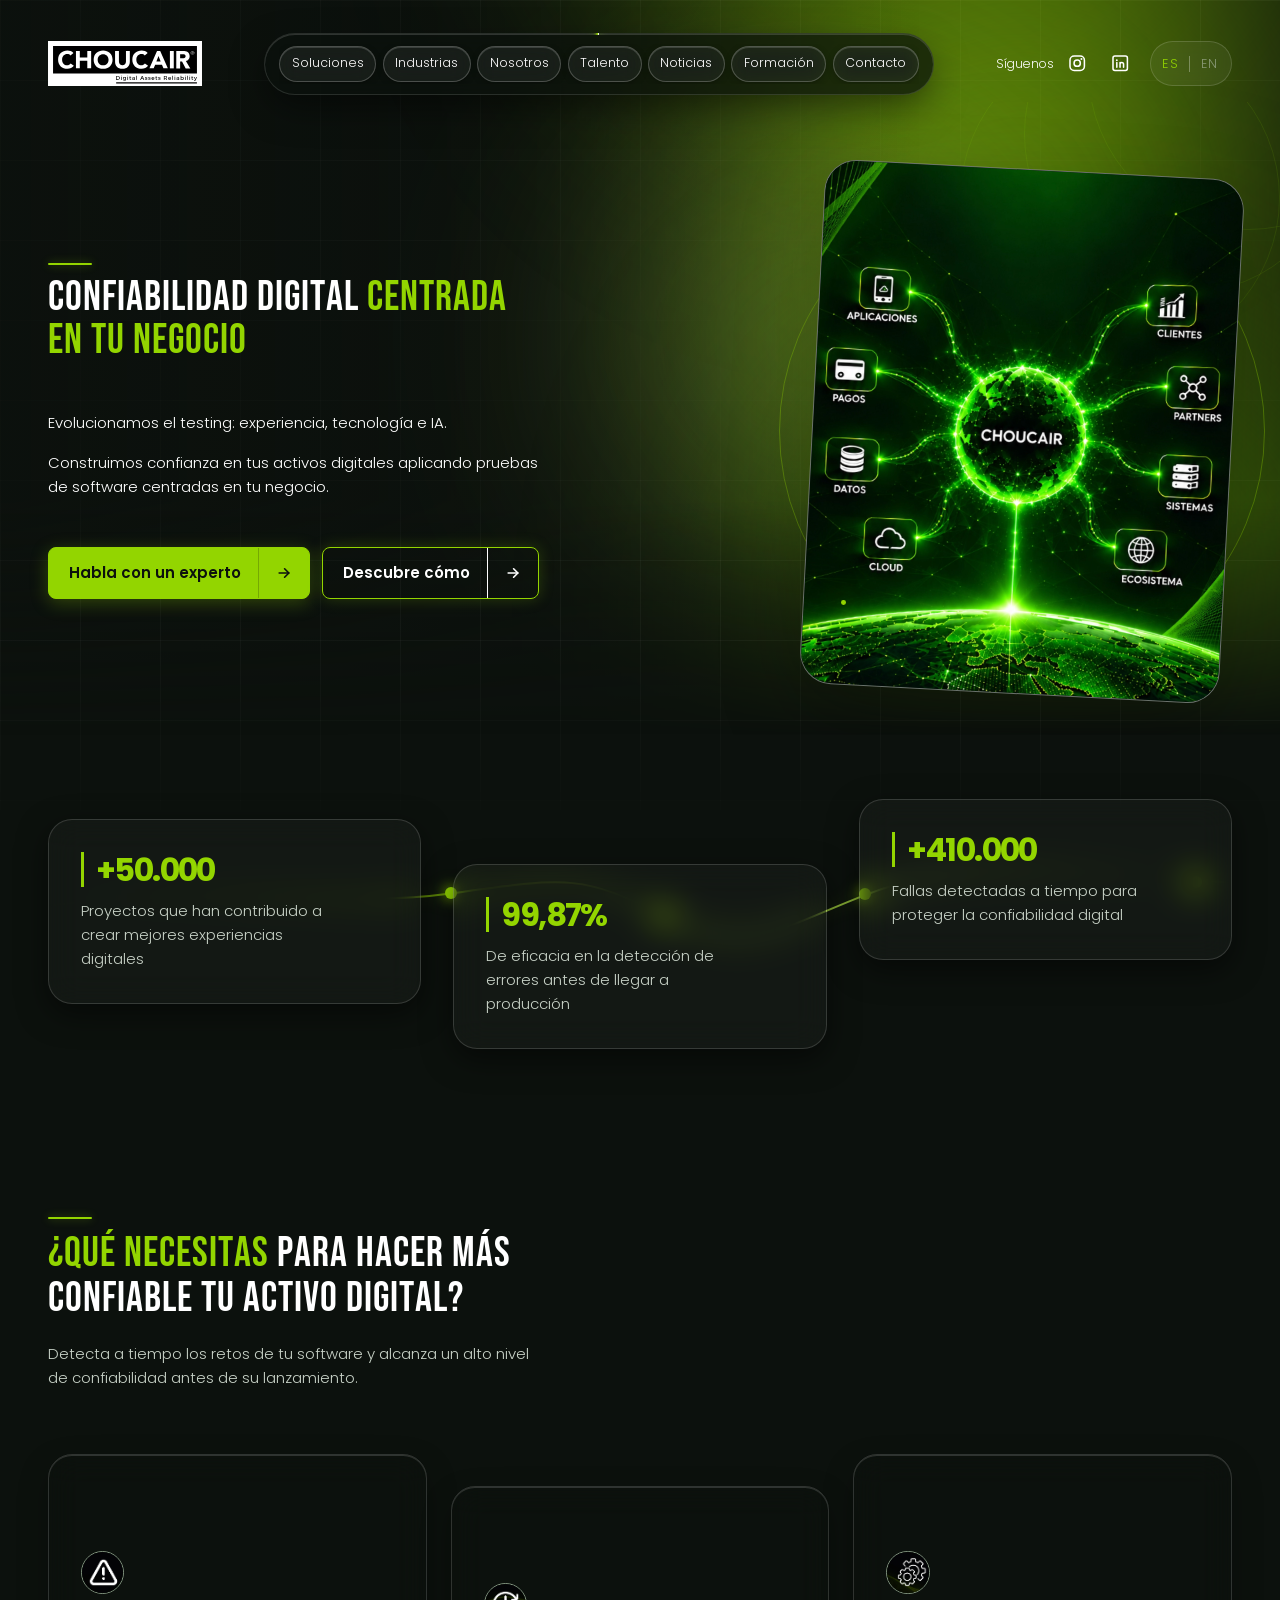
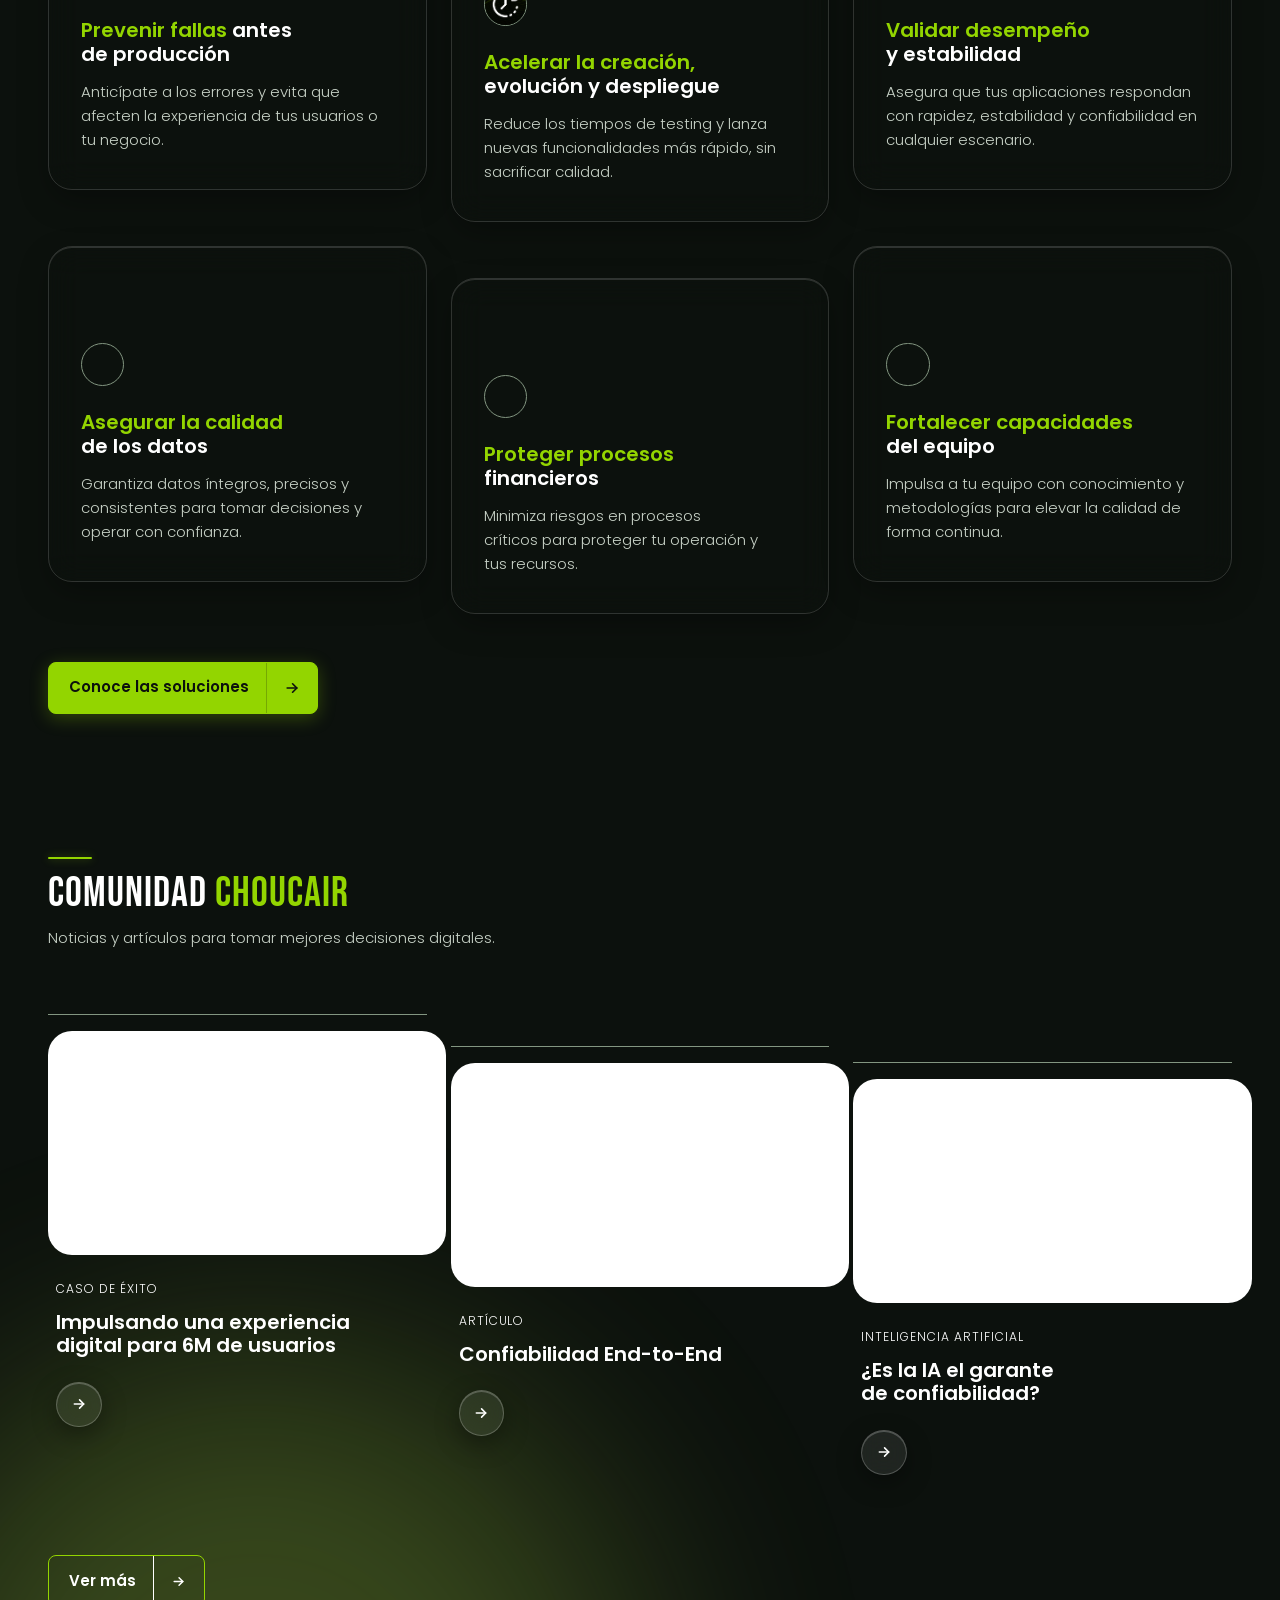
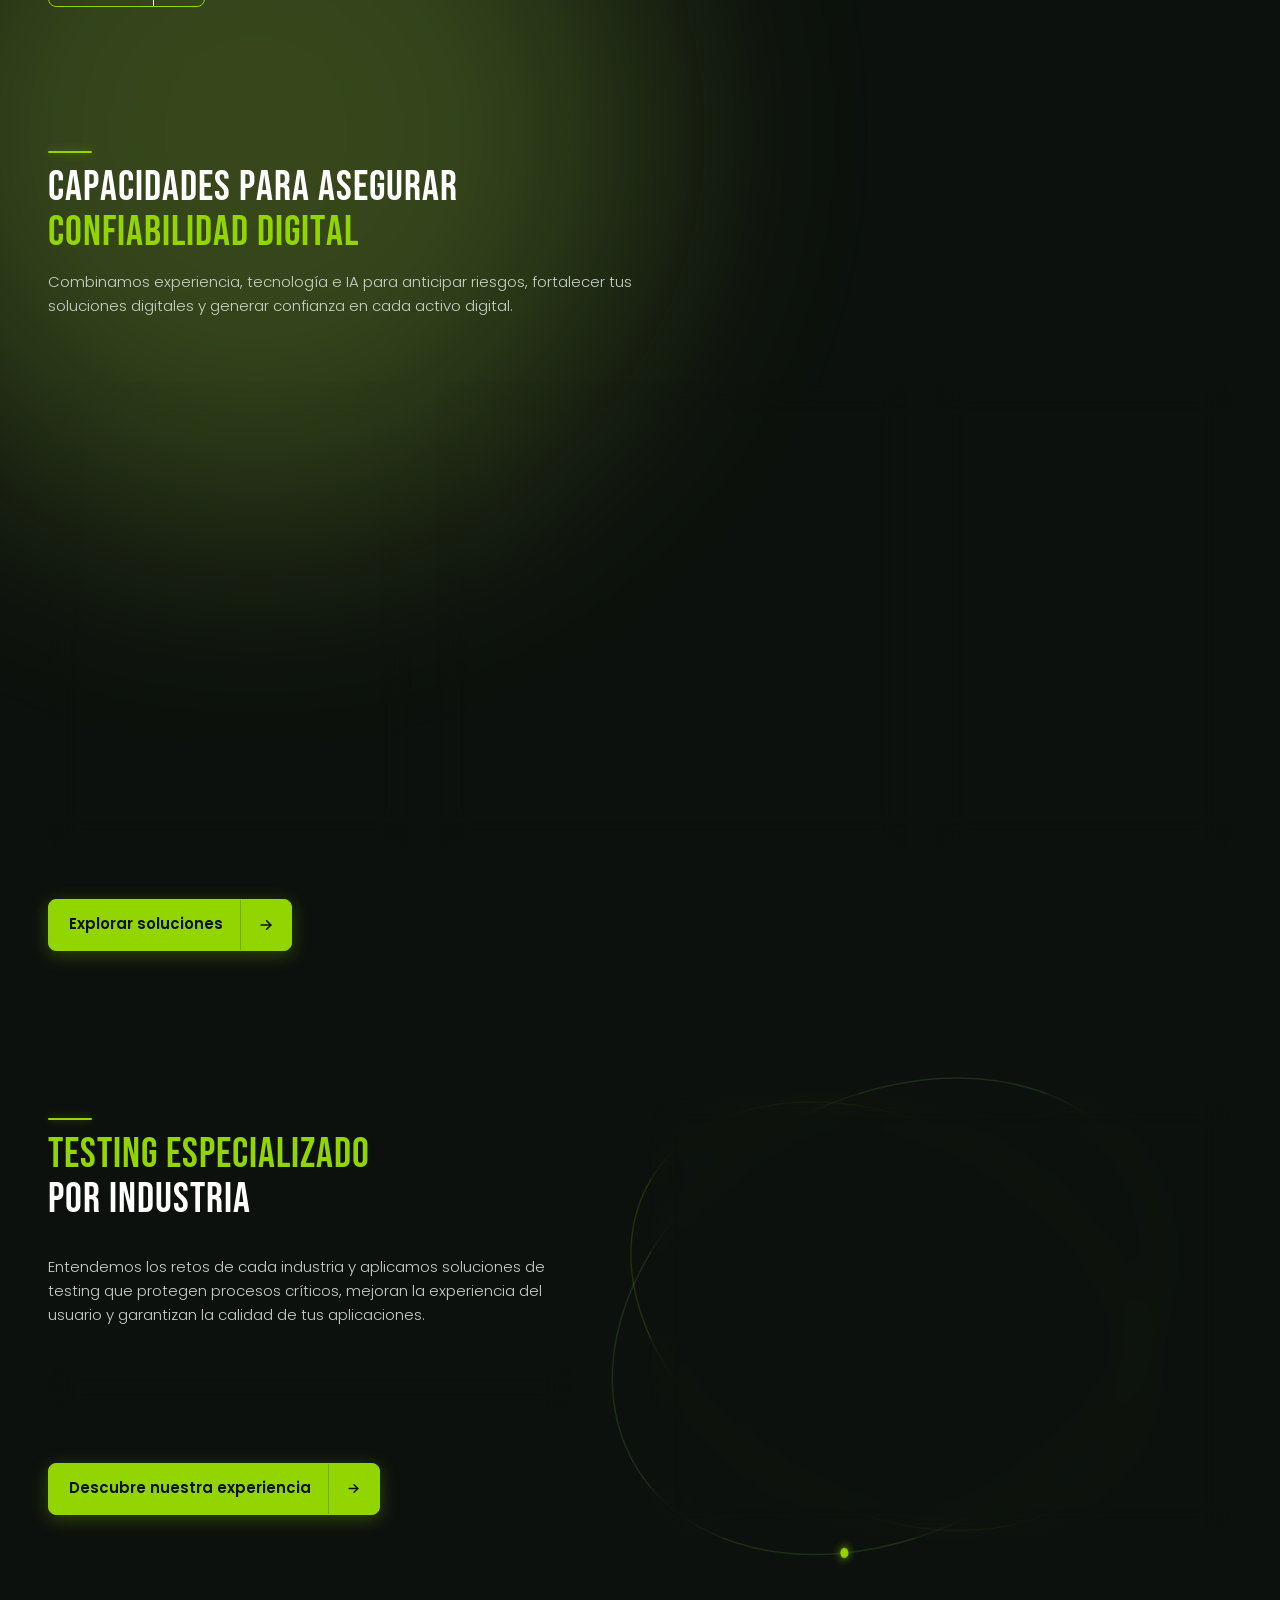
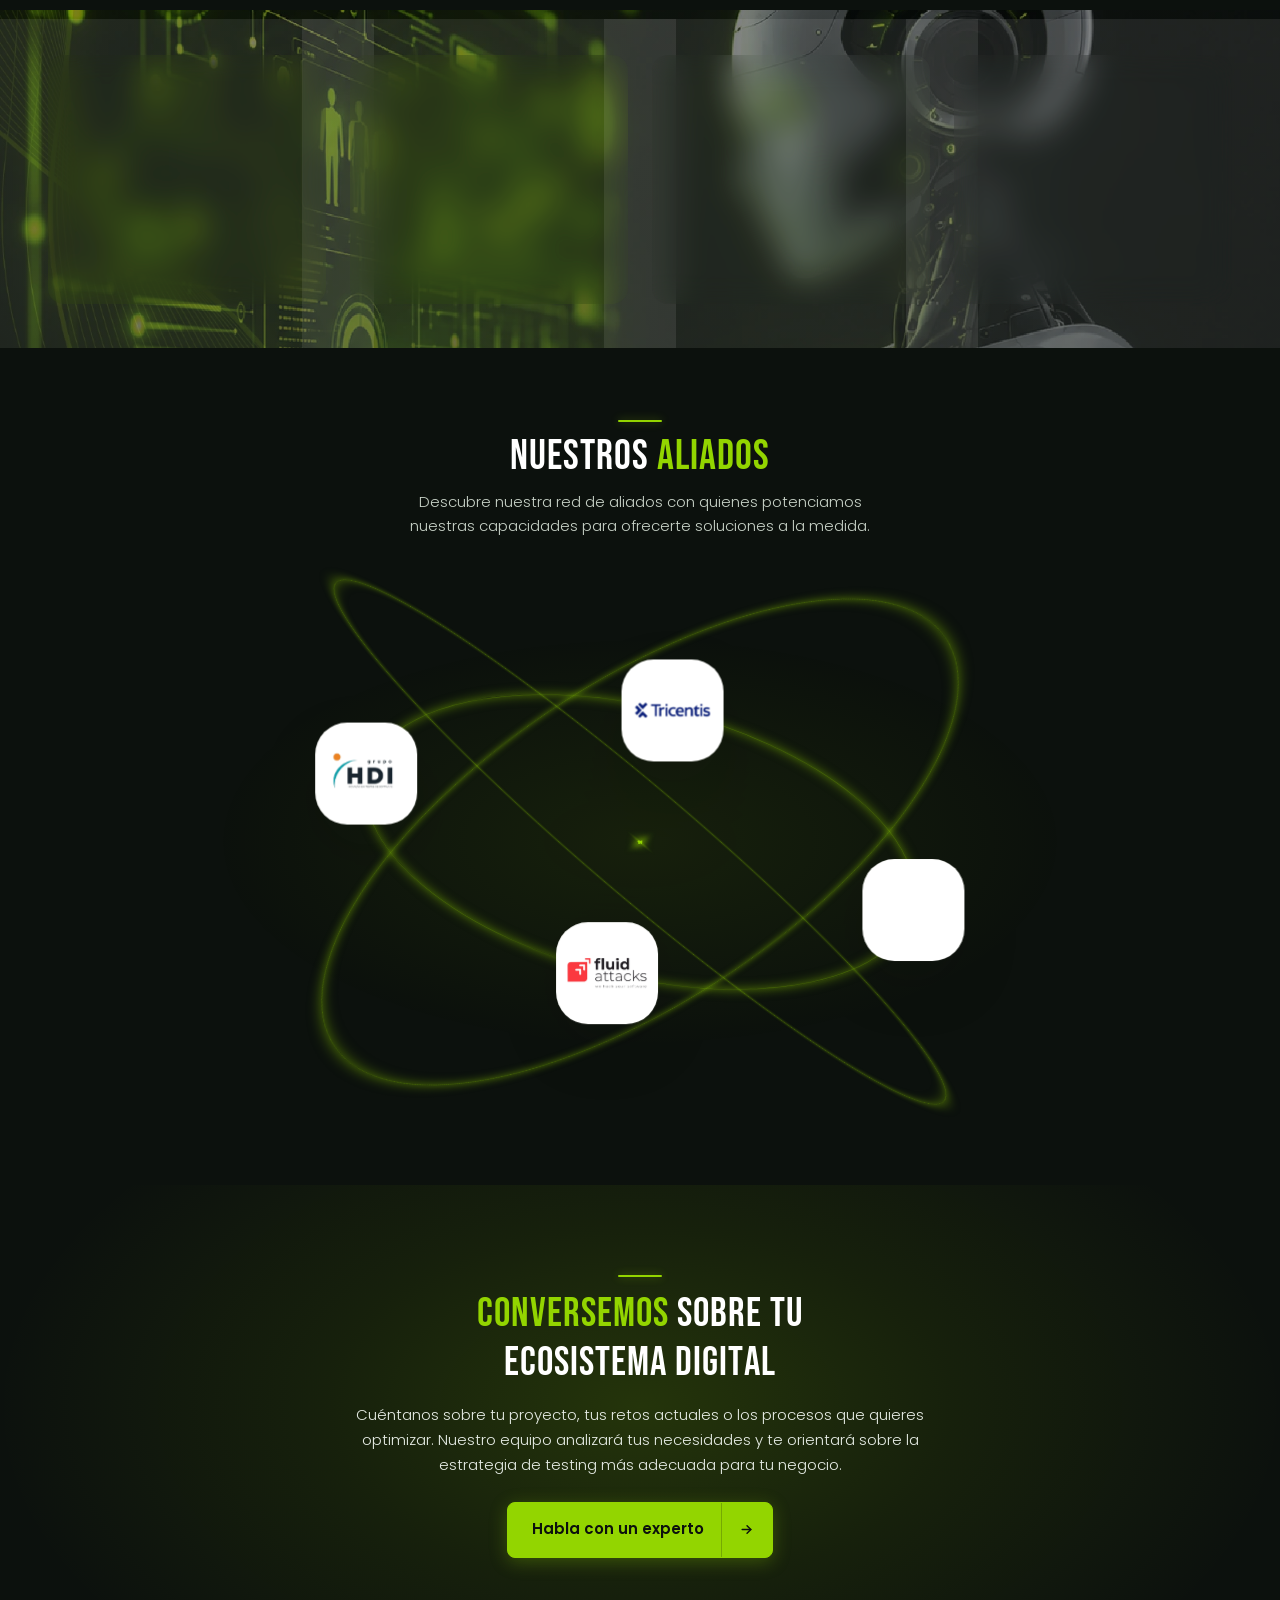
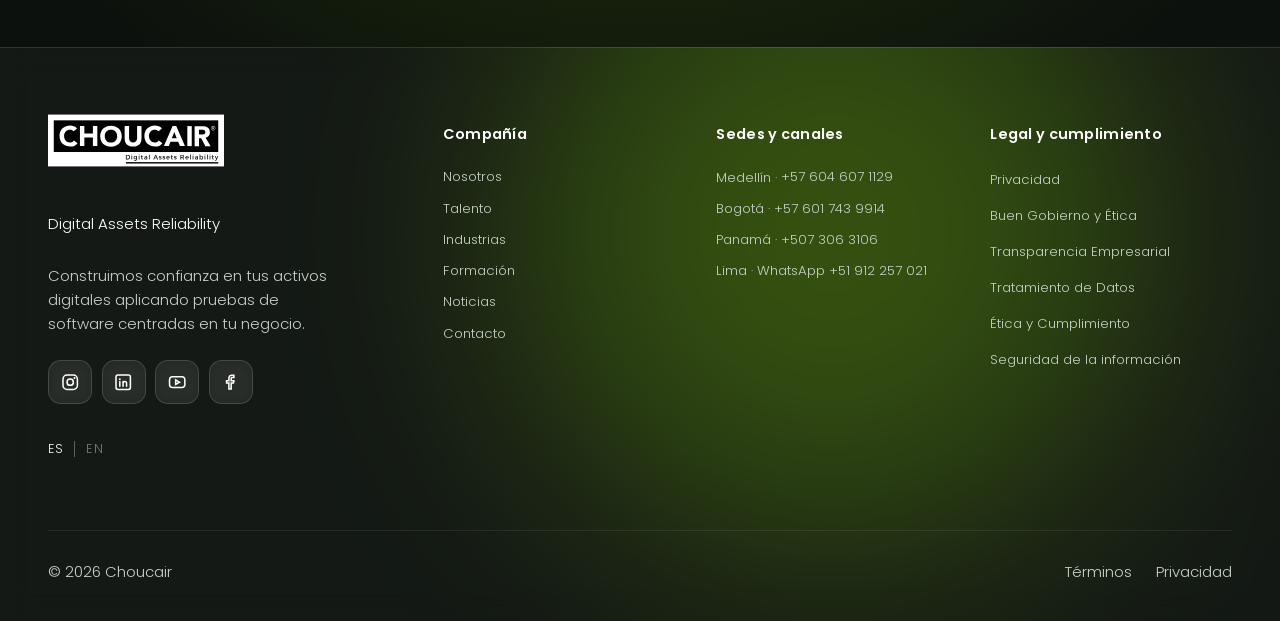
==== commit 9cd49211: "Add files via upload" ====
--- a/index.html
+++ b/index.html
@@ -9,11 +9,11 @@
   <link rel="preconnect" href="https://fonts.googleapis.com">
   <link rel="preconnect" href="https://fonts.gstatic.com" crossorigin>
   <link rel="stylesheet" href="https://fonts.googleapis.com/css2?family=Poppins:wght@300;400;600;700&amp;display=swap">
-  <link rel="stylesheet" href="style.css">
-  
-  
+  <link rel="stylesheet" href="tokens-base.css">
+  <link rel="stylesheet" href="tokens.css">
+  <link rel="stylesheet" href="home.css">
   <script src="home.js" defer></script>
-<script src="global-background.js" defer></script></head>
+<link rel="stylesheet" href="global-background.css"><script src="global-background.js" defer></script></head>
 <body class="home-pilot site-background home-page">
   <a class="skip-link" href="#inicio">Saltar al contenido</a>
   <div class="global-aurora" aria-hidden="true"><span></span><span></span><span></span></div><div class="scroll-progress" aria-hidden="true"><span id="scroll-progress-bar"></span></div>
@@ -171,8 +171,7 @@
 
   <footer class="site-footer" aria-label="Pie de página">
     <div class="footer-shell reveal">
-      <div class="footer-brand"><img src="assets/brand/logo-choucair.svg" alt="Choucair" width="375" height="111"><span class="footer-tagline">Digital Assets Reliability</span><p class="footer-description">Construimos confianza en tus activos digitales aplicando pruebas de software centradas en tu negocio.</p><div class="footer-socials social-links" role="group" aria-label="Redes sociales"><a href="https://www.instagram.com/choucairtesting/" target="_blank" rel="noopener noreferrer" aria-label="Instagram de Choucair"><svg class="social-icon social-icon-instagram" viewbox="0 0 24 24" aria-hidden="true"><rect x="2.6" y="2.6" width="18.8" height="18.8" rx="5.4"></rect><circle cx="12" cy="12" r="4.1"></circle><circle class="icon-dot" cx="17.55" cy="6.5" r="1.35"></circle></svg></a><a href="https://www.linkedin.com/company/choucairtesting/posts/?feedView=all" target="_blank" rel="noopener noreferrer" aria-label="LinkedIn de Choucair"><svg class="social-icon social-icon-linkedin" viewbox="0 0 24 24" aria-hidden="true"><rect x="2.6" y="2.6" width="18.8" height="18.8" rx="2.5"></rect><circle class="icon-dot" cx="7.6" cy="8" r="1.2"></circle><path d="M7.6 11.2v6.1M11.8 17.3v-6.1m0 2.2c0-1.4 1-2.3 2.3-2.3 1.4 0 2.3.9 2.3 2.4v3.8" stroke-linecap="round" stroke-linejoin="round"></path></svg></a><span class="social-placeholder" role="img" aria-label="YouTube: enlace pendiente" title="Enlace oficial pendiente"><svg class="social-icon" viewbox="0 0 24 24" aria-hidden="true"><rect x="2" y="5" width="20" height="14" rx="4"></rect><path d="m10 9 5 3-5 3z"></path></svg></span><span class="social-placeholder" role="img" aria-label="Facebook: enlace pendiente" title="Enlace oficial pendiente"><svg class="social-icon" viewbox="0 0 24 24" aria-hidden="true"><path d="M15.5 3H13a4 4 0 0 0-4 4v3H6v3h3v8h3v-8h3l.5-3H12V7a1 1 0 0 1 1-1h2.5z"></path></svg></span></div><div class="language-switch" role="group" aria-label="Idioma"><span aria-current="true">ES</span><span class="language-divider" aria-hidden="true"></span><button type="button" disabled title="Inglés aún no disponible" aria-label="Inglés, aún no disponible">EN</button></div></div>
-      <details class="footer-group"><summary><h2>Soluciones</h2></summary><ul><li><a href="soluciones.html#pruebas-software">Pruebas de software</a></li><li><a href="soluciones.html#pruebas-software">Automatización inteligente</a></li><li><a href="soluciones.html#aceleradores">Aceleradores</a></li></ul></details>
+      <div class="footer-brand"><img src="assets/brand/logo-choucair.svg" alt="Choucair" width="375" height="111"><span class="footer-tagline">Digital Assets Reliability</span><p class="footer-description">Construimos confianza en tus activos digitales aplicando pruebas de software centradas en tu negocio.</p><div class="footer-socials social-links" role="group" aria-label="Redes sociales"><a href="https://www.instagram.com/choucairtesting/" target="_blank" rel="noopener noreferrer" aria-label="Instagram de Choucair"><svg class="social-icon social-icon-instagram" viewbox="0 0 24 24" aria-hidden="true"><rect x="2.6" y="2.6" width="18.8" height="18.8" rx="5.4"></rect><circle cx="12" cy="12" r="4.1"></circle><circle class="icon-dot" cx="17.55" cy="6.5" r="1.35"></circle></svg></a><a href="https://www.linkedin.com/company/choucairtesting/posts/?feedView=all" target="_blank" rel="noopener noreferrer" aria-label="LinkedIn de Choucair"><svg class="social-icon social-icon-linkedin" viewbox="0 0 24 24" aria-hidden="true"><rect x="2.6" y="2.6" width="18.8" height="18.8" rx="2.5"></rect><circle class="icon-dot" cx="7.6" cy="8" r="1.2"></circle><path d="M7.6 11.2v6.1M11.8 17.3v-6.1m0 2.2c0-1.4 1-2.3 2.3-2.3 1.4 0 2.3.9 2.3 2.4v3.8" stroke-linecap="round" stroke-linejoin="round"></path></svg></a><a href="https://www.youtube.com/@ChoucairTestingSA" target="_blank" rel="noopener noreferrer" aria-label="YouTube de Choucair"><svg class="social-icon" viewbox="0 0 24 24" aria-hidden="true"><rect x="2" y="5" width="20" height="14" rx="4"></rect><path d="m10 9 5 3-5 3z"></path></svg></a><a href="https://www.facebook.com/ChoucairTesting/" target="_blank" rel="noopener noreferrer" aria-label="Facebook de Choucair"><svg class="social-icon" viewbox="0 0 24 24" aria-hidden="true"><path d="M15.5 3H13a4 4 0 0 0-4 4v3H6v3h3v8h3v-8h3l.5-3H12V7a1 1 0 0 1 1-1h2.5z"></path></svg></a></div><div class="language-switch" role="group" aria-label="Idioma"><span aria-current="true">ES</span><span class="language-divider" aria-hidden="true"></span><button type="button" disabled title="Inglés aún no disponible" aria-label="Inglés, aún no disponible">EN</button></div></div>
       <details class="footer-group"><summary><h2>Compañía</h2></summary><ul><li><a href="nosotros.html">Nosotros</a></li><li><a href="https://talento.choucairtesting.com/" target="_blank" rel="noopener noreferrer">Talento</a></li><li><a href="industrias.html">Industrias</a></li><li><a href="cursos.html">Formación</a></li><li><a href="noticias.html">Noticias</a></li><li><a href="contacto.html">Contacto</a></li></ul></details>
       <details class="footer-group"><summary><h2>Sedes y canales</h2></summary><ul><li>Medellín · <a href="tel:+576046071129">+57 604 607 1129</a></li><li>Bogotá · <a href="tel:+576017439914">+57 601 743 9914</a></li><li>Panamá · <a href="tel:+5073063106">+507 306 3106</a></li><li>Lima · WhatsApp <a href="tel:+51912257021">+51 912 257 021</a></li></ul></details>
       <details class="footer-group"><summary><h2>Legal y cumplimiento</h2></summary><ul><li><button type="button" data-preview-target="Privacidad">Privacidad</button></li><li><button type="button" data-preview-target="Buen Gobierno y Ética">Buen Gobierno y Ética</button></li><li><button type="button" data-preview-target="Transparencia Empresarial">Transparencia Empresarial</button></li><li><button type="button" data-preview-target="Tratamiento de Datos">Tratamiento de Datos</button></li><li><button type="button" data-preview-target="Ética y Cumplimiento">Ética y Cumplimiento</button></li><li><button type="button" data-preview-target="Seguridad de la información">Seguridad de la información</button></li></ul></details>
--- a/tokens-base.css
+++ b/tokens-base.css
@@ -0,0 +1,174 @@
+/* Choucair 03B · Foundations v0. Valores candidatos, no tema WordPress definitivo. */
+:root {
+  --brand-black: #000000;
+  --brand-white: #ffffff;
+  --brand-lime: #93d500;
+  --brand-lime-rgb: 147, 213, 0;
+  --glass-tint-lime: rgb(147 213 0 / .15);
+  --glass-glow-lime: 0 4px 20px rgb(147 213 0 / .2);
+  --web-ink: #0c110d;
+  --surface-dark-raised: #18221b;
+  --surface-light: #f2f5ee;
+  --surface-light-raised: #ffffff;
+  --text-dark-secondary: #c7d1c6;
+  --text-light-secondary: #405044;
+  --control-border-dark: #839681;
+  --control-border-light: #637461;
+  --focus-outer: #ffffff;
+  --focus-inner: #0c110d;
+  --error-text: #f7b9ad;
+
+  --font-main: "Poppins", Arial, sans-serif;
+  --weight-body: 300;
+  --weight-heading: 700;
+  --weight-heading-compact: 600;
+  --type-display: 2.625rem;
+  --type-section: 2.625rem;
+  --type-panel: clamp(1.5rem, 2.3vw, 2.25rem);
+  --type-lead: .9375rem;
+  --type-body: .9375rem;
+  --type-small: .875rem;
+
+  --space-1: .25rem;
+  --space-2: .5rem;
+  --space-3: .75rem;
+  --space-4: 1rem;
+  --space-5: 1.5rem;
+  --space-6: 2rem;
+  --space-7: 3rem;
+  --space-8: 4rem;
+  --space-9: 6rem;
+  --section-space: clamp(4rem, 8vw, 7rem);
+
+  --content-max: 75rem;
+  --reading-max: 68ch;
+  --page-gutter: clamp(1rem, 4vw, 3rem);
+  --grid-gap: clamp(1rem, 2vw, 1.5rem);
+  --radius-control: .75rem;
+  --radius-panel: 1.5rem;
+  --radius-hero: 2rem;
+  --control-min: 2.75rem;
+  --motion-fast: 160ms;
+  --motion-medium: 240ms;
+  --motion-reveal: 680ms;
+  --motion-orbit: 18s;
+  --motion-float: 10s;
+  --motion-ease: cubic-bezier(.2, .8, .2, 1);
+  --motion-organic: cubic-bezier(.22, 1, .36, 1);
+}
+
+*, *::before, *::after { box-sizing: border-box; }
+html { scroll-behavior: smooth; }
+body { margin: 0; color: #ffffff; color: var(--brand-white, #ffffff); font-family: var(--font-main, Arial, sans-serif); font-size: var(--type-body, 15px); font-weight: var(--weight-body, 400); line-height: 1.6; }
+p { font-size: var(--type-body); font-weight: var(--weight-body) !important; line-height: 1.6; }
+h1, h2 { font-size: var(--type-section); font-weight: var(--weight-heading); }
+h3, h4 { font-weight: var(--weight-heading-compact); }
+img, svg { display: block; max-width: 100%; }
+button, input, textarea, select { font: inherit; }
+button { cursor: pointer; }
+:disabled { cursor: not-allowed; }
+
+.container { width: min(var(--content-max), calc(100% - 2 * var(--page-gutter))); margin-inline: auto; }
+.reading { max-width: var(--reading-max); }
+.section-space { padding-block: var(--section-space); }
+.grid-12 { display: grid; grid-template-columns: repeat(12, minmax(0, 1fr)); gap: var(--grid-gap); }
+
+.surface-dark {
+  --surface: var(--web-ink);
+  --surface-raised: var(--surface-dark-raised);
+  --text: var(--brand-white);
+  --text-secondary: var(--text-dark-secondary);
+  --control-border: var(--control-border-dark);
+  --hairline: rgb(255 255 255 / .2);
+  --glass: rgb(255 255 255 / .065);
+  --focus-halo: var(--brand-white);
+  background: var(--surface);
+  color: var(--text);
+}
+.surface-light {
+  --surface: var(--surface-light);
+  --surface-raised: var(--surface-light-raised);
+  --text: var(--web-ink);
+  --text-secondary: var(--text-light-secondary);
+  --control-border: var(--control-border-light);
+  --hairline: rgb(12 17 13 / .18);
+  --glass: rgb(255 255 255 / .75);
+  --focus-halo: var(--web-ink);
+  background: var(--surface);
+  color: var(--text);
+}
+
+.eyebrow { margin: 0; color: var(--text-secondary); font-size: var(--type-small); font-weight: var(--weight-body); letter-spacing: .12em; text-transform: uppercase; }
+.display { margin: 0; font-size: var(--type-display); line-height: 1.02; letter-spacing: -.052em; font-weight: var(--weight-heading); overflow-wrap: anywhere; text-wrap: balance; }
+.section-title { margin: 0; font-size: var(--type-section); line-height: 1.08; letter-spacing: -.045em; font-weight: var(--weight-heading); overflow-wrap: anywhere; text-wrap: balance; }
+.panel-title { margin: 0; font-size: var(--type-panel); line-height: 1.17; letter-spacing: -.025em; font-weight: var(--weight-heading-compact); overflow-wrap: anywhere; }
+.lead { font-size: var(--type-lead); line-height: 1.6; overflow-wrap: anywhere; }
+.body-copy { max-width: var(--reading-max); color: var(--text-secondary); overflow-wrap: anywhere; }
+
+.action-row { display: flex; flex-wrap: wrap; gap: var(--space-3); align-items: center; }
+.button, .wp-block-button__link {
+  position: relative; z-index: 0; display: inline-flex; align-items: center; justify-content: space-between; gap: 0;
+  min-height: 3.25rem; padding: 0 0 0 1.15rem; overflow: hidden;
+  border: 1px solid var(--brand-lime); border-radius: .5rem;
+  background: transparent; color: var(--text, var(--brand-white));
+  font-weight: var(--weight-heading-compact); line-height: 1.25; overflow-wrap: anywhere; text-align: left; text-decoration: none;
+  transition: color .15s ease, border-color .5s ease-in-out;
+}
+.button-primary, .button-secondary { background: transparent; border-color: var(--brand-lime); color: var(--text, var(--brand-white)); }
+.button::before, .wp-block-button__link::before {
+  content: ""; position: absolute; z-index: -1; inset-block: 0; left: -40%; width: 140%;
+  background: linear-gradient(to right, transparent 0%, var(--brand-lime) 40%, var(--brand-lime) 100%);
+  transform: translateX(-100%); transition: transform .5s ease-in-out; pointer-events: none;
+}
+.button:hover::before, .button:focus-visible::before,
+.wp-block-button__link:hover::before, .wp-block-button__link:focus-visible::before { transform: translateX(0); }
+.button:hover, .button:focus-visible, .wp-block-button__link:hover, .wp-block-button__link:focus-visible {
+  color: var(--web-ink); transition: color .18s ease .22s, border-color .5s ease-in-out;
+}
+.button > span[aria-hidden="true"], .wp-block-button__link::after {
+  display: grid; place-items: center; align-self: stretch; flex: 0 0 3.2rem; min-width: 3.2rem; margin-left: 1rem;
+  border-left: 1px solid color-mix(in srgb, currentColor 30%, transparent); font-size: 1.15em; line-height: 1;
+}
+.wp-block-button__link::after { content: "↗"; }
+.button:disabled, .button[aria-disabled="true"], .wp-block-button__link[aria-disabled="true"] { opacity: .48; }
+.button:focus-visible, .wp-block-button__link:focus-visible, .text-link:focus-visible, .field:focus-visible {
+  outline: 3px solid var(--focus-halo); outline-offset: 3px;
+  box-shadow: 0 0 0 6px var(--brand-lime);
+}
+.text-link { color: var(--text); text-decoration: underline; text-decoration-thickness: .1em; text-underline-offset: .25em; }
+.text-link:hover { text-decoration-thickness: .16em; }
+
+.panel { background: var(--surface-raised); border: 1px solid var(--hairline); border-radius: var(--radius-panel); }
+.panel-glass { background: var(--glass); }
+@supports (backdrop-filter: blur(1px)) { .panel-glass { backdrop-filter: blur(14px); } }
+.panel-pad { padding: clamp(1.25rem, 3vw, 2.5rem); }
+.field-label { display: block; margin-bottom: var(--space-2); font-weight: var(--weight-body); }
+.field {
+  width: 100%; min-height: var(--control-min); padding: .7rem .9rem;
+  color: var(--text); background: var(--surface-raised); border: 1px solid var(--control-border); border-radius: var(--radius-control);
+}
+.field::placeholder { color: var(--text-secondary); }
+.field:disabled { opacity: .55; }
+.field-help { display: block; margin-top: var(--space-2); color: var(--text-secondary); font-size: var(--type-small); }
+.field-error { color: var(--error-text); }
+.surface-light .field-error { color: #8a2d20; }
+.placeholder {
+  display: grid; place-items: center; min-height: 11rem; padding: var(--space-5);
+  border: 1px dashed var(--control-border); border-radius: var(--radius-panel);
+  color: var(--text-secondary); text-align: center; background: var(--glass);
+}
+
+@media (max-width: 63.99rem) {
+  .grid-12 { grid-template-columns: repeat(8, minmax(0, 1fr)); }
+}
+@media (max-width: 47.49rem) {
+  .grid-12 { grid-template-columns: repeat(4, minmax(0, 1fr)); }
+}
+@media (max-width: 30rem) {
+  .action-row > .button { width: 100%; }
+  .panel-pad { padding: var(--space-5); }
+}
+@media (prefers-reduced-motion: reduce) {
+  html { scroll-behavior: auto; }
+  *, *::before, *::after { animation-duration: .01ms !important; animation-iteration-count: 1 !important; transition-duration: .01ms !important; }
+}
--- a/tokens.css
+++ b/tokens.css
@@ -0,0 +1,401 @@
+@import url('https://fonts.googleapis.com/css2?family=Bebas+Neue&display=swap');
+
+/* Choucair 03B · Foundations v0. Valores candidatos, no tema WordPress definitivo. */
+@property --nav-orbit-angle {
+  syntax: "<angle>";
+  inherits: false;
+  initial-value: 0deg;
+}
+:root {
+  --brand-black: #000000;
+  --brand-white: #ffffff;
+  --brand-lime: #93d500;
+  --brand-lime-rgb: 147, 213, 0;
+  --glass-tint-lime: rgb(147 213 0 / .15);
+  --glass-glow-lime: 0 4px 20px rgb(147 213 0 / .2);
+  --accent-purple: #841fff;
+  --accent-purple-rgb: 132, 31, 255;
+  --web-ink: #0c110d;
+  --surface-dark-raised: #18221b;
+  --surface-light: #f2f5ee;
+  --surface-light-raised: #ffffff;
+  --text-dark-secondary: #c7d1c6;
+  --text-light-secondary: #405044;
+  --control-border-dark: #839681;
+  --control-border-light: #637461;
+  --focus-outer: #ffffff;
+  --focus-inner: #0c110d;
+  --error-text: #f7b9ad;
+  --tech-grid-line: rgba(255, 255, 255, .06);
+
+  --font-main: "Poppins", Arial, sans-serif;
+  --weight-body: 300;
+  --weight-heading: 700;
+  --weight-heading-compact: 600;
+  --type-display: 2.625rem;
+  --type-section: 2.625rem;
+  --type-panel: clamp(1.5rem, 2.3vw, 2.25rem);
+  --type-lead: .9375rem;
+  --type-body: .9375rem;
+  --type-small: .875rem;
+
+  --space-1: .25rem;
+  --space-2: .5rem;
+  --space-3: .75rem;
+  --space-4: 1rem;
+  --space-5: 1.5rem;
+  --space-6: 2rem;
+  --space-7: 3rem;
+  --space-8: 4rem;
+  --space-9: 6rem;
+  --section-space: clamp(2.8rem, 5.6vw, 4.9rem);
+
+  --content-max: 75rem;
+  --reading-max: 68ch;
+  --page-gutter: clamp(1rem, 4vw, 3rem);
+  --grid-gap: clamp(1rem, 2vw, 1.5rem);
+  --radius-control: .75rem;
+  --radius-panel: 1.5rem;
+  --radius-hero: 2rem;
+  --control-min: 2.75rem;
+  --motion-fast: 160ms;
+  --motion-medium: 240ms;
+  --motion-reveal: 680ms;
+  --motion-orbit: 18s;
+  --motion-float: 10s;
+  --motion-ease: cubic-bezier(.2, .8, .2, 1);
+  --motion-organic: cubic-bezier(.22, 1, .36, 1);
+}
+
+*, *::before, *::after { box-sizing: border-box; }
+html { scroll-behavior: smooth; }
+body { margin: 0; color: #ffffff; color: var(--brand-white, #ffffff); font-family: var(--font-main, Arial, sans-serif); font-size: var(--type-body, 15px); font-weight: var(--weight-body, 400); line-height: 1.6; }
+p { font-size: var(--type-body); font-weight: var(--weight-body) !important; line-height: 1.6; }
+h1, h2 { font-size: var(--type-section); font-weight: var(--weight-heading); }
+h3, h4 { font-weight: var(--weight-heading-compact); }
+img, svg { display: block; max-width: 100%; }
+button, input, textarea, select { font: inherit; }
+button { cursor: pointer; }
+:disabled { cursor: not-allowed; }
+
+.container { width: min(var(--content-max), calc(100% - 2 * var(--page-gutter))); margin-inline: auto; }
+.reading { max-width: var(--reading-max); }
+.section-space { padding-block: var(--section-space); }
+.grid-12 { display: grid; grid-template-columns: repeat(12, minmax(0, 1fr)); gap: var(--grid-gap); }
+
+.surface-dark {
+  --surface: var(--web-ink, #0c110d);
+  --surface-raised: var(--surface-dark-raised, #18221b);
+  --text: var(--brand-white, #ffffff);
+  --text-secondary: var(--text-dark-secondary, #c7d1c6);
+  --control-border: var(--control-border-dark, #839681);
+  --hairline: rgb(255 255 255 / .2);
+  --glass: rgb(255 255 255 / .065);
+  --focus-halo: var(--brand-white, #ffffff);
+  background: var(--surface, #0c110d);
+  color: var(--text, #ffffff);
+}
+.surface-light {
+  --surface: var(--surface-light, #f2f5ee);
+  --surface-raised: var(--surface-light-raised, #ffffff);
+  --text: var(--web-ink, #0c110d);
+  --text-secondary: var(--text-light-secondary, #405044);
+  --control-border: var(--control-border-light, #637461);
+  --hairline: rgb(12 17 13 / .18);
+  --glass: rgb(255 255 255 / .75);
+  --focus-halo: var(--web-ink, #0c110d);
+  background: var(--surface, #f2f5ee);
+  color: var(--text, #0c110d);
+}
+
+.eyebrow { margin: 0; color: var(--text-secondary); font-size: var(--type-small); font-weight: var(--weight-body); letter-spacing: .12em; text-transform: uppercase; }
+.section-kicker { display: flex; align-items: center; gap: .85rem; margin: 0 0 0.75rem; color: var(--text-secondary); font-size: .72rem; font-weight: var(--weight-body); letter-spacing: .18em; text-transform: uppercase; }
+.kicker-line { display: inline-block; width: 2.75rem; height: 2px; border-radius: 9999px; flex: 0 0 auto; background: var(--brand-lime, #93d500); box-shadow: 0 0 8px rgba(147, 213, 0, 0.45); }
+.display { margin: 0; font-size: var(--type-display); line-height: 1.02; letter-spacing: -.052em; font-weight: var(--weight-heading); overflow-wrap: anywhere; text-wrap: balance; }
+.section-title { margin: 0; font-size: var(--type-section); line-height: 1.08; letter-spacing: -.045em; font-weight: var(--weight-heading); overflow-wrap: anywhere; text-wrap: balance; }
+.panel-title { margin: 0; font-size: var(--type-panel); line-height: 1.17; letter-spacing: -.025em; font-weight: var(--weight-heading-compact); overflow-wrap: anywhere; }
+.lead { font-size: var(--type-lead); line-height: 1.6; overflow-wrap: anywhere; }
+.body-copy { max-width: var(--reading-max); color: var(--text-secondary); overflow-wrap: anywhere; }
+
+.action-row { display: flex; flex-wrap: wrap; gap: var(--space-3); align-items: center; }
+.button, .wp-block-button__link, .wf-primary, .wf-secondary, .button-choucair {
+  position: relative; z-index: 0; display: inline-flex; align-items: center; justify-content: space-between; gap: 0;
+  min-height: 3.25rem; padding: 0 4.25rem 0 1.25rem; overflow: hidden;
+  border: 1px solid var(--brand-lime, #93d500); border-radius: .5rem;
+  background: transparent; color: var(--text, var(--brand-white, #ffffff));
+  font-family: var(--font-main);
+  font-weight: 600; line-height: 1.25; overflow-wrap: anywhere; text-align: left; text-decoration: none;
+  cursor: pointer;
+  transition: transform .2s ease, background-color .25s ease, color .2s ease, border-color .35s ease, box-shadow .25s ease !important;
+}
+
+/* Botón primario: Relleno en verde corporativo como en el Home */
+.button-primary,
+.button.button-primary,
+.wf-primary,
+.btn-solid-lime {
+  background: var(--brand-lime, #93d500) !important;
+  color: var(--web-ink, #0c110d) !important;
+  border-color: var(--brand-lime, #93d500) !important;
+  box-shadow: 0 4px 18px rgba(147, 213, 0, 0.28) !important;
+}
+.button-primary::before,
+.button.button-primary::before,
+.wf-primary::before,
+.btn-solid-lime::before {
+  display: none !important;
+}
+.button-primary > span[aria-hidden="true"],
+.button.button-primary > span[aria-hidden="true"],
+.wf-primary > span[aria-hidden="true"],
+.btn-solid-lime > span[aria-hidden="true"] {
+  border-left-color: rgba(12, 17, 13, 0.22) !important;
+}
+.button-primary > span[aria-hidden="true"]::after,
+.button.button-primary > span[aria-hidden="true"]::after,
+.wf-primary > span[aria-hidden="true"]::after,
+.btn-solid-lime > span[aria-hidden="true"]::after {
+  background-color: var(--web-ink, #0c110d) !important;
+}
+.button-primary:hover,
+.button-primary:focus-visible,
+.button.button-primary:hover,
+.button.button-primary:focus-visible,
+.wf-primary:hover,
+.wf-primary:focus-visible,
+.btn-solid-lime:hover,
+.btn-solid-lime:focus-visible {
+  background: #a8ee1b !important;
+  color: var(--web-ink, #0c110d) !important;
+  box-shadow: 0 8px 28px rgba(147, 213, 0, 0.45) !important;
+  transform: translateY(-2px) !important;
+}
+.button-primary:hover > span[aria-hidden="true"]::after,
+.button.button-primary:hover > span[aria-hidden="true"]::after,
+.wf-primary:hover > span[aria-hidden="true"]::after,
+.btn-solid-lime:hover > span[aria-hidden="true"]::after {
+  transform: translateX(3px) !important;
+}
+
+/* Botón secundario: Contorno verde con barrido verde suave al hacer hover */
+.button-secondary,
+.button:not(.button-primary):not(.wf-primary):not(.btn-solid-lime),
+.wf-secondary {
+  background: transparent !important;
+  border-color: var(--brand-lime, #93d500) !important;
+  color: var(--text, var(--brand-white, #ffffff)) !important;
+}
+.button-secondary::before,
+.button:not(.button-primary):not(.wf-primary):not(.btn-solid-lime)::before,
+.wf-secondary::before {
+  content: ""; position: absolute; z-index: -1; inset-block: 0; left: -40%; width: 140%;
+  background: linear-gradient(to right, transparent 0%, var(--brand-lime, #93d500) 40%, var(--brand-lime, #93d500) 100%);
+  transform: translateX(-100%); transition: transform .45s cubic-bezier(0.16, 1, 0.3, 1); pointer-events: none;
+}
+.button-secondary:hover::before,
+.button-secondary:focus-visible::before,
+.button:not(.button-primary):not(.wf-primary):not(.btn-solid-lime):hover::before,
+.button:not(.button-primary):not(.wf-primary):not(.btn-solid-lime):focus-visible::before,
+.wf-secondary:hover::before,
+.wf-secondary:focus-visible::before {
+  transform: translateX(0);
+}
+.button-secondary:hover,
+.button-secondary:focus-visible,
+.button:not(.button-primary):not(.wf-primary):not(.btn-solid-lime):hover,
+.button:not(.button-primary):not(.wf-primary):not(.btn-solid-lime):focus-visible,
+.wf-secondary:hover,
+.wf-secondary:focus-visible {
+  color: var(--web-ink, #0c110d) !important;
+  transform: translateY(-2px) !important;
+  box-shadow: 0 8px 24px rgba(147, 213, 0, 0.3) !important;
+}
+.button-secondary:hover > span[aria-hidden="true"]::after,
+.button:not(.button-primary):not(.wf-primary):not(.btn-solid-lime):hover > span[aria-hidden="true"]::after,
+.wf-secondary:hover > span[aria-hidden="true"]::after {
+  transform: translateX(3px) !important;
+}
+
+.button > span[aria-hidden="true"], .wp-block-button__link > span[aria-hidden="true"], .wf-primary > span[aria-hidden="true"], .wf-secondary > span[aria-hidden="true"] {
+  position: absolute !important;
+  top: 0 !important;
+  bottom: 0 !important;
+  right: 0 !important;
+  width: 3rem !important;
+  height: 100% !important;
+  margin: 0 !important;
+  padding: 0 !important;
+  box-sizing: border-box !important;
+  border-left: 1px solid currentColor !important;
+  display: flex !important;
+  align-items: center !important;
+  justify-content: center !important;
+  font-size: 0 !important;
+  line-height: 0 !important;
+  pointer-events: none !important;
+  transition: border-color 0.2s ease !important;
+}
+.button > span[aria-hidden="true"]::after, .wp-block-button__link > span[aria-hidden="true"]::after, .wf-primary > span[aria-hidden="true"]::after, .wf-secondary > span[aria-hidden="true"]::after {
+  content: "" !important;
+  display: block !important;
+  margin: auto !important;
+  width: 13.5px !important;
+  height: 13.5px !important;
+  background-color: currentColor !important;
+  mask: url("data:image/svg+xml,%3Csvg xmlns='http://www.w3.org/2000/svg' viewBox='0 0 24 24' fill='none' stroke='black' stroke-width='2.75' stroke-linecap='round' stroke-linejoin='round'%3E%3Cline x1='4' y1='12' x2='20' y2='12'%3E%3C/line%3E%3Cpolyline points='13 5 20 12 13 19'%3E%3C/polyline%3E%3C/svg%3E") no-repeat center / contain !important;
+  -webkit-mask: url("data:image/svg+xml,%3Csvg xmlns='http://www.w3.org/2000/svg' viewBox='0 0 24 24' fill='none' stroke='black' stroke-width='2.75' stroke-linecap='round' stroke-linejoin='round'%3E%3Cline x1='4' y1='12' x2='20' y2='12'%3E%3C/line%3E%3Cpolyline points='13 5 20 12 13 19'%3E%3C/polyline%3E%3C/svg%3E") no-repeat center / contain !important;
+  transition: transform 0.25s cubic-bezier(0.16, 1, 0.3, 1), background-color 0.2s ease !important;
+}
+.button:hover > span[aria-hidden="true"]::after, .wp-block-button__link:hover > span[aria-hidden="true"]::after, .wf-primary:hover > span[aria-hidden="true"]::after, .wf-secondary:hover > span[aria-hidden="true"]::after {
+  transform: translateX(3px) !important;
+}
+.button:disabled, .button[aria-disabled="true"], .wp-block-button__link[aria-disabled="true"] { opacity: .48; }
+.button:focus-visible, .wp-block-button__link:focus-visible, .text-link:focus-visible, .field:focus-visible {
+  outline: 3px solid var(--focus-halo); outline-offset: 3px;
+  box-shadow: 0 0 0 6px var(--brand-lime);
+}
+.text-link { color: var(--text); text-decoration: underline; text-decoration-thickness: .1em; text-underline-offset: .25em; }
+.text-link:hover { text-decoration-thickness: .16em; }
+
+.panel { background: var(--surface-raised); border: 1px solid var(--hairline); border-radius: var(--radius-panel); }
+.panel-glass { background: var(--glass); }
+@supports (backdrop-filter: blur(1px)) { .panel-glass { backdrop-filter: blur(14px); } }
+.panel-pad { padding: clamp(1.25rem, 3vw, 2.5rem); }
+.field-label { display: block; margin-bottom: var(--space-2); font-weight: var(--weight-body); }
+.field {
+  width: 100%; min-height: var(--control-min); padding: .7rem .9rem;
+  color: var(--text); background: var(--surface-raised); border: 1px solid var(--control-border); border-radius: var(--radius-control);
+}
+.field::placeholder { color: var(--text-secondary); }
+.field:disabled { opacity: .55; }
+.field-help { display: block; margin-top: var(--space-2); color: var(--text-secondary); font-size: var(--type-small); }
+.field-error { color: var(--error-text); }
+.surface-light .field-error { color: #8a2d20; }
+.placeholder {
+  display: grid; place-items: center; min-height: 11rem; padding: var(--space-5);
+  border: 1px dashed var(--control-border); border-radius: var(--radius-panel);
+  color: var(--text-secondary); text-align: center; background: var(--glass);
+}
+
+@media (max-width: 63.99rem) {
+  .grid-12 { grid-template-columns: repeat(8, minmax(0, 1fr)); }
+}
+@media (max-width: 47.49rem) {
+  .grid-12 { grid-template-columns: repeat(4, minmax(0, 1fr)); }
+}
+@media (max-width: 30rem) {
+  .action-row > .button { width: 100%; }
+  .panel-pad { padding: var(--space-5); }
+}
+@media (prefers-reduced-motion: reduce) {
+  html { scroll-behavior: auto; }
+  *, *::before, *::after { animation-duration: .01ms !important; animation-iteration-count: 1 !important; transition-duration: .01ms !important; }
+}
+
+body :is(h1, h2, .hero-title, .display, .section-title, .trust-intro, .cta-pill-title, .trust-map-title-white, .trust-map-title) {
+  font-family: 'Bebas Neue', sans-serif !important;
+  font-weight: 400 !important;
+  letter-spacing: 1px !important;
+  text-wrap: balance;
+}
+
+body :is(h1, h2, h3, h4, h5, h6, .hero-title, .section-title, .display, .panel-title, .industry-panel-title, .industry-tile-heading, .card-main-title, .trust-intro, .cta-pill-title, .trust-map-title) {
+  text-wrap: balance;
+}
+body p, body :is(.hero-lead, .hero-description, .section-description, .section-text, .wf-lorem, .article-dek, .body-copy, .lead) {
+  text-wrap: pretty;
+}
+
+body :is(h3, h4, h5, h6, .panel-title, .industry-panel-title, .industry-tile-heading, .accelerator-title, .card-main-title, .location-country, .location-city) {
+  font-family: 'Poppins', sans-serif !important;
+  font-weight: 600 !important;
+  letter-spacing: normal !important;
+}
+
+body :is(h3, .panel-title, .industry-panel-title, .accelerator-title, .card-main-title, .location-country) {
+  font-size: 20px !important;
+}
+
+body :is(h4, h5, h6, .industry-tile-heading, .location-city) {
+  font-size: 18px !important;
+}
+
+/* ==========================================================================
+   Efecto Global en Fichas: Trazado Perimetral Verde en :hover (Todo el Sitio)
+   ========================================================================== */
+.card-border-traced,
+.metric-case-card,
+.wf-tile,
+.wf-kpi,
+.wf-proof-item,
+.wf-article-card,
+.need-card,
+.capability-panel,
+.trust-item,
+.evidence-plate {
+  position: relative !important;
+  transition: all 0.3s ease !important;
+}
+
+.card-border-traced::before,
+.metric-case-card::before,
+.wf-tile::before,
+.wf-kpi::before,
+.wf-proof-item::before,
+.wf-article-card::before,
+.need-card::before,
+.capability-panel::before,
+.trust-item::before,
+.evidence-plate::before {
+  content: "";
+  position: absolute;
+  inset: -1px;
+  border-radius: inherit;
+  padding: 1px;
+  box-sizing: border-box;
+  background: conic-gradient(
+    from 0deg at 50% 50%,
+    var(--brand-lime, #93d500) 0deg,
+    var(--brand-lime, #93d500) var(--trace-angle, 0deg),
+    transparent var(--trace-angle, 0deg),
+    transparent 360deg
+  );
+  -webkit-mask: 
+    linear-gradient(#fff 0 0) content-box, 
+    linear-gradient(#fff 0 0);
+  -webkit-mask-composite: xor;
+          mask-composite: exclude;
+  filter: drop-shadow(0 0 5px rgba(147, 213, 0, 0.55));
+  pointer-events: none;
+  z-index: 2;
+  opacity: 0;
+  transition: --trace-angle 0.9s cubic-bezier(0.4, 0, 0.2, 1), opacity 0.25s ease;
+}
+
+.card-border-traced:hover::before,
+.metric-case-card:hover::before,
+.wf-tile:hover::before,
+.wf-kpi:hover::before,
+.wf-proof-item:hover::before,
+.wf-article-card:hover::before,
+.need-card:hover::before,
+.capability-panel:hover::before,
+.trust-item:hover::before,
+.evidence-plate:hover::before {
+  opacity: 1;
+  --trace-angle: 360deg;
+}
+
+.card-border-traced:hover,
+.metric-case-card:hover,
+.wf-tile:hover,
+.wf-kpi:hover,
+.wf-proof-item:hover,
+.wf-article-card:hover,
+.need-card:hover,
+.capability-panel:hover,
+.trust-item:hover,
+.evidence-plate:hover {
+  transform: translateY(-4px) scale(1.03) !important;
+  box-shadow: 0 12px 32px -4px rgba(0, 0, 0, 0.35) !important;
+}
--- a/home.css
+++ b/home.css
@@ -0,0 +1,1362 @@
+/* Home piloto 03C · patrón único sobre Foundations v0. */
+@property --trace-angle {
+  syntax: "<angle>";
+  inherits: false;
+  initial-value: 0deg;
+}
+@property --nav-orbit-angle {
+  syntax: "<angle>";
+  inherits: false;
+  initial-value: 0deg;
+}
+:root { --header-height: 5.25rem; }
+body.home-pilot { position: relative; isolation: isolate; background-color: #0c110d; background: var(--web-ink, #0c110d); color: #ffffff; color: var(--brand-white, #ffffff); overflow-x: clip; }
+.mobile-aurora { display: none; }
+/* Textura independiente: sobre el lienzo y las luces, bajo el contenido. */
+body.home-pilot::before {
+  content: "";
+  position: fixed;
+  z-index: -1;
+  inset: 0;
+  pointer-events: none;
+  background-image: linear-gradient(to right, var(--tech-grid-line) 1px, transparent 1px), linear-gradient(to bottom, var(--tech-grid-line) 1px, transparent 1px);
+  background-size: 80px 80px;
+  opacity: 0.85;
+  mask-image: 
+    radial-gradient(ellipse 65% 45% at 20% 25%, #000 0%, transparent 70%),
+    radial-gradient(ellipse 55% 40% at 85% 65%, #000 0%, transparent 65%),
+    linear-gradient(180deg, #000 0%, transparent 35%, #000 65%, transparent 95%);
+  -webkit-mask-image: 
+    radial-gradient(ellipse 65% 45% at 20% 25%, #000 0%, transparent 70%),
+    radial-gradient(ellipse 55% 40% at 85% 65%, #000 0%, transparent 65%),
+    linear-gradient(180deg, #000 0%, transparent 35%, #000 65%, transparent 95%);
+}
+body.home-pilot { --tech-grid-line: rgba(255,255,255,.06); }
+@supports (color: color-mix(in srgb, #ffffff 50%, transparent)) { body.home-pilot { --tech-grid-line: color-mix(in srgb, var(--canvas-text, #ffffff) 6%, transparent); } }
+.global-aurora,
+.mobile-aurora { display: none !important; }
+body.home-pilot > main, body.home-pilot > .closing-stage { position: relative; z-index: 1; }
+.hero-stage::after, .closing-stage::after { position: absolute; }
+.hero-stage > .hero-section { z-index: 1; }
+::selection { color: var(--web-ink, #0c110d); background: var(--brand-lime); }
+.visually-hidden { position: absolute !important; width: 1px; height: 1px; padding: 0; margin: -1px; overflow: hidden; clip: rect(0,0,0,0); white-space: nowrap; border: 0; }
+.skip-link { position: fixed; z-index: 200; top: .5rem; left: .5rem; transform: translateY(-160%); padding: .7rem 1rem; border-radius: .5rem; color: var(--web-ink, #0c110d); background: var(--brand-lime); font-weight: 700; }
+.skip-link:focus { transform: none; }
+.scroll-progress { position: fixed; z-index: 101; top: 0; left: 0; right: 0; height: 3px; pointer-events: none; }
+.scroll-progress span { display: block; width: 100%; height: 100%; background: var(--brand-lime); transform: scaleX(0); transform-origin: left; }
+/* H01: la cabecera y el Hero comparten la capa Aurora a todo el ancho. */
+.hero-stage { position: relative; isolation: isolate; overflow: hidden; }
+.site-header { position: relative; z-index: 100; background: transparent; }
+.header-shell { position: relative; z-index: 1; margin-inline: clamp(1rem, 2vw, 2rem); padding-top: clamp(1rem, 2vw, 1.75rem); }
+.glass-panel { border: 1px solid rgb(180 212 179 / .28); background: rgb(18 29 21 / .78); box-shadow: 0 1.25rem 3.5rem rgb(0 0 0 / .23), inset 0 1px rgb(255 255 255 / .12); backdrop-filter: blur(24px) saturate(1.4); -webkit-backdrop-filter: blur(24px) saturate(1.4); }
+@supports not (backdrop-filter: blur(1px)) { .glass-panel { background: #1b2920; } }
+.header-inner { display: flex; align-items: center; justify-content: space-between; gap: clamp(.5rem, 1vw, 1rem); width: 100%; min-height: 4.75rem; color: var(--brand-white); }
+.brand-link { display: inline-block; width: clamp(8rem, 12vw, 10rem); flex: 0 0 auto; }
+.brand-link img { width: 100%; height: auto; }
+/* Contenedor General del Menú (Barra Principal Flotante tipo Píldora) */
+.header-nav-pill {
+  position: relative;
+  isolation: isolate;
+  flex: 0 1 auto;
+  min-width: 0;
+  padding: 10px 14px;
+  border-radius: 9999px;
+  background: rgba(12, 17, 13, 0.72);
+  backdrop-filter: blur(20px) saturate(1.35);
+  -webkit-backdrop-filter: blur(20px) saturate(1.35);
+  border: 1px solid rgba(255, 255, 255, 0.12);
+  box-shadow: 0 14px 36px -4px rgba(0, 0, 0, 0.5), inset 0 1px 0 rgba(255, 255, 255, 0.15);
+  overflow: visible;
+}
+@supports not (backdrop-filter: blur(1px)) { .header-nav-pill { background: rgb(18 29 21 / .95); } }
+
+/* Animación de Luz Perimetral Sutil (Línea corta y delicada que camina por el contorno) */
+.header-nav-pill::before {
+  content: "";
+  position: absolute;
+  inset: -1px;
+  border-radius: inherit;
+  padding: 1.5px;
+  box-sizing: border-box;
+  pointer-events: none;
+  z-index: 1;
+  background: conic-gradient(
+    from var(--nav-orbit-angle, 0deg) at 50% 50%,
+    transparent 0deg,
+    transparent 348deg,
+    rgba(147, 213, 0, 0.08) 351deg,
+    rgba(147, 213, 0, 0.35) 354deg,
+    var(--brand-lime, #93d500) 357.5deg,
+    rgba(255, 255, 255, 0.95) 359.2deg,
+    transparent 360deg
+  );
+  -webkit-mask: linear-gradient(#fff 0 0) content-box, linear-gradient(#fff 0 0);
+  -webkit-mask-composite: xor;
+          mask-composite: exclude;
+  filter: drop-shadow(0 0 5px rgba(147, 213, 0, 0.65));
+  animation: nav-orbit-spin 6.5s linear infinite;
+}
+
+@keyframes nav-orbit-spin {
+  to {
+    --nav-orbit-angle: 360deg;
+  }
+}
+
+.header-nav-list,
+.header-nav-pill .wp-block-navigation__container { display: flex; align-items: center; gap: clamp(.2rem, .5vw, .45rem); min-width: 0; margin: 0; padding: 2px 0; overflow-x: auto; overflow-y: visible; white-space: nowrap; list-style: none; scrollbar-width: none; -webkit-overflow-scrolling: touch; }
+.header-nav-list::-webkit-scrollbar,
+.header-nav-pill .wp-block-navigation__container::-webkit-scrollbar { display: none; }
+.mobile-menu-toggle { display: none; }
+.nav-item-icon { display: none; }
+.header-nav-list .nav-talent-mobile { display: none; }
+.mobile-whatsapp-cta { display: none; }
+.header-nav-list li,
+.header-nav-pill .wp-block-navigation-item { flex: 0 0 auto; }
+
+/* Ítems del Menú (Enlaces Individuales encapsulados en caja tipo píldora) */
+.header-nav-list a, .header-nav-list button,
+.header-nav-pill .wp-block-navigation-item__content,
+.header-nav-pill .wp-block-navigation-submenu__toggle {
+  position: relative;
+  z-index: 3;
+  display: inline-flex !important;
+  align-items: center !important;
+  gap: .35rem !important;
+  min-height: 2.25rem !important;
+  padding: .35rem clamp(.55rem, .9vw, .95rem) !important;
+  border-radius: 9999px !important;
+  
+  /* Fondo glassmorphism */
+  background: rgba(255, 255, 255, 0.055) !important;
+  backdrop-filter: blur(10px) !important;
+  -webkit-backdrop-filter: blur(10px) !important;
+  
+  /* Borde fijo y muy fino de color blanco */
+  border: 1px solid rgba(255, 255, 255, 0.22) !important;
+  box-shadow: inset 0 1px 0 rgba(255, 255, 255, 0.15), 0 2px 6px rgba(0, 0, 0, 0.25) !important;
+  
+  color: var(--brand-white) !important;
+  font: inherit !important;
+  font-size: .78rem !important;
+  font-weight: var(--weight-body) !important;
+  line-height: 1.2 !important;
+  text-decoration: none !important;
+  cursor: pointer;
+  
+  /* Transición suave ease-in-out */
+  transition: border-color 0.3s ease-in-out,
+              background 0.3s ease-in-out,
+              color 0.3s ease-in-out,
+              box-shadow 0.3s ease-in-out,
+              transform 0.3s ease-in-out !important;
+}
+.header-nav-list a span,
+.header-nav-pill .wp-block-navigation-item__content span { font-weight: var(--weight-body) !important; }
+
+/* Efecto Hover en los Ítems: borde blanco cambia al verde corporativo con transición suave */
+.header-nav-list a:hover, .header-nav-list button:hover,
+.header-nav-pill .wp-block-navigation-item__content:hover,
+.header-nav-pill .wp-block-navigation-submenu__toggle:hover {
+  border-color: var(--brand-lime, #93d500) !important;
+  background: rgba(147, 213, 0, 0.12) !important;
+  color: var(--brand-lime, #93d500) !important;
+  box-shadow: 0 0 14px rgba(147, 213, 0, 0.35), inset 0 1px 0 rgba(255, 255, 255, 0.25) !important;
+  transform: translateY(-1px) !important;
+}
+
+.header-nav-list .nav-current,
+.header-nav-list a[aria-current="page"],
+.header-nav-pill .wp-block-navigation-item__content[aria-current="page"] {
+  border-color: rgba(147, 213, 0, 0.65) !important;
+  color: var(--brand-lime, #93d500) !important;
+  background: rgba(147, 213, 0, 0.08) !important;
+}
+.header-community, .header-follow { display: flex; align-items: center; }
+.header-community { flex: 0 0 auto; gap: clamp(.35rem, .8vw, .8rem); }
+.header-follow { gap: .2rem; }
+.header-follow-label { color: var(--brand-white); font-size: .76rem; font-weight: var(--weight-body); white-space: nowrap; }
+.social-icon { display: block; width: 1.15rem; height: 1.15rem; flex: 0 0 auto; fill: none; stroke: currentColor; stroke-width: 2; }
+.social-icon .icon-dot { fill: currentColor; stroke: none; }
+.header-socials { display: flex; align-items: center; gap: .15rem; }
+.header-socials a { display: grid; place-items: center; width: 2.5rem; height: 2.5rem; border-radius: 50%; color: var(--brand-white); text-decoration: none; transition: color var(--motion-fast), background var(--motion-fast); }
+.header-socials a:hover { color: var(--brand-lime); background: rgb(147 213 0 / .06); }
+.header-language { display: flex; align-items: center; justify-content: center; flex: 0 0 auto; min-height: 2.75rem; padding: .25rem .7rem; border: 1px solid rgb(255 255 255 / .15); border-radius: 50px; background: rgb(255 255 255 / .05); color: var(--brand-white); backdrop-filter: blur(8px); -webkit-backdrop-filter: blur(8px); }
+@supports not (backdrop-filter: blur(1px)) { .header-language { background: rgb(18 29 21 / .9); } }
+.language-switch { display: inline-flex; align-items: center; gap: .6rem; color: inherit; font-size: .78rem; font-weight: var(--weight-body); letter-spacing: .1em; }
+.language-switch [aria-current="true"] { color: inherit; }
+.header-language .language-switch [aria-current="true"] { color: var(--brand-lime); }
+.header-language .language-switch button { color: var(--text-dark-secondary, #c7d1c6); }
+.language-divider { width: 1px; height: 1rem; background: rgb(255 255 255 / .3); }
+.language-switch button { padding: .45rem .1rem; border: 0; background: none; color: var(--text-dark-secondary, #c7d1c6); font: inherit; letter-spacing: inherit; }
+.language-switch button:disabled { opacity: .55; }
+.brand-link:focus-visible, .header-nav-list a:focus-visible, .header-nav-list button:focus-visible, .header-nav-pill .wp-block-navigation-item__content:focus-visible, .header-nav-pill .wp-block-navigation-submenu__toggle:focus-visible, .social-links a:focus-visible, .footer-shell a:focus-visible, .footer-shell button:focus-visible, .footer-bottom button:focus-visible, .preview-notice button:focus-visible { outline: 3px solid var(--brand-lime); outline-offset: 4px; }
+
+@media (prefers-reduced-motion: reduce) {
+  .header-nav-pill::before { animation: none; }
+  .header-nav-list a, .header-nav-list button,
+  .header-nav-pill .wp-block-navigation-item__content,
+  .header-nav-pill .wp-block-navigation-submenu__toggle { transition: none !important; }
+}
+/* Texto informativo escrito en spans: el peso de los títulos no se altera. */
+.evidence-plate > span, .trust-item > span:last-child, .footer-bottom span { font-weight: var(--weight-body) !important; }
+
+.home-section { position: relative; isolation: isolate; overflow: clip; color: var(--text, var(--brand-white, #ffffff)); }
+.home-section .hero-intro,
+.home-section .evidence-plate,
+.home-section .editorial-card,
+.home-section .need-card,
+.home-section .capability-panel,
+.home-section .trust-item { color: var(--text, var(--brand-white, #ffffff)); }
+.home-section[id] { scroll-margin-top: var(--header-height); }
+.section-frame { padding-block: var(--section-space); }
+.section-kicker { display: flex; align-items: center; gap: .85rem; margin: 0 0 0.75rem !important; color: var(--text-secondary); font-size: .72rem; font-weight: var(--weight-body); letter-spacing: .18em; text-transform: uppercase; }
+.kicker-line { display: inline-block; width: 2.75rem; height: 2px; border-radius: 9999px; flex: 0 0 auto; background: var(--brand-lime, #93d500) !important; box-shadow: 0 0 8px rgba(147, 213, 0, 0.45); }
+.section-heading { margin-bottom: var(--space-8); }
+.section-heading .section-title { max-width: min(100%, 56rem); text-wrap: balance; }
+.section-description { max-width: min(100%, 56rem); color: var(--text-secondary); font-size: var(--type-lead); line-height: 1.6; overflow-wrap: anywhere; }
+.home-section .display, 
+.home-section .section-title, 
+.need-card h3,
+.editorial-body h3,
+.capability-panel h3,
+:is(h1, h2, h3, h4, h5, h6, .section-title, .display, .wp-block-heading) { 
+  color: #ffffff !important; 
+}
+.home-section.surface-light .section-title,
+.surface-light :is(h1, h2, h3, h4, h5, h6, .section-title) { 
+  color: #ffffff !important; 
+  background: transparent; 
+}
+:is(h1, h2, h3, h4, h5, h6, .section-title, .display) .title-accent,
+:is(h1, h2, h3, h4, h5, h6, .section-title, .display) .title-accent span {
+  color: var(--brand-lime, #93d500) !important;
+}
+.heading-line { display: grid; grid-template-columns: minmax(0, 1.35fr) minmax(16rem, .65fr); align-items: end; gap: var(--space-8); }
+.heading-line .section-description { margin: 0 0 .35rem; }
+.pending-note { color: var(--text-secondary); font-size: .83rem; line-height: 1.45; }
+.section-tail { display: flex; align-items: center; justify-content: space-between; flex-wrap: wrap; gap: var(--space-5); margin-top: var(--space-7); }
+.section-tail .pending-note { max-width: 50ch; margin: 0; }
+.button-large { min-height: 3.5rem; padding-left: 1.5rem; }
+
+/* H01 */
+.hero-section { padding-top: clamp(1rem, 2vw, 2rem); background: transparent; }
+.hero-aurora { position: absolute; z-index: -2; inset: 0; overflow: hidden; pointer-events: none; mask-image: linear-gradient(to bottom, #000 0%, #000 68%, transparent 100%); }
+.hero-aurora::after { content: ""; position: absolute; inset: 0; background: linear-gradient(90deg, rgb(12 17 13 / .68) 1%, rgb(12 17 13 / .5) 27%, transparent 72%); }
+.hero-aurora-light { position: absolute; display: block; width: clamp(22rem, 39vw, 40rem); aspect-ratio: 1; border-radius: 50%; filter: blur(130px); will-change: transform; }
+.hero-aurora-light:nth-child(1) { top: -7%; right: 1%; background: #93d500; opacity: .5; animation: hero-aurora-drift-a 19s ease-in-out infinite alternate; }
+.hero-aurora-light:nth-child(2) { top: 20%; right: 22%; width: clamp(20rem, 30vw, 31rem); background: #b7e94a; opacity: .42; animation: hero-aurora-drift-b 25s ease-in-out -8s infinite alternate; }
+.hero-aurora-light:nth-child(3) { top: 46%; right: -5%; width: clamp(25rem, 44vw, 45rem); background: #70b900; opacity: .55; animation: hero-aurora-drift-a 29s ease-in-out -12s infinite alternate-reverse; }
+.hero-stage.is-aurora-paused .hero-aurora-light:not(.hero-aurora-pointer) { animation-play-state: paused; }
+.hero-aurora-pointer { top: 0; left: 0; width: clamp(17rem, 24vw, 25rem); background: #a6dd27; opacity: 0; transform: translate3d(var(--aurora-x, 0px), var(--aurora-y, 0px), 0) translate(-50%, -50%); transition: opacity .4s ease; }
+.hero-stage.has-aurora-pointer .hero-aurora-pointer { opacity: .45; }
+@keyframes hero-aurora-drift-a { from { transform: translate3d(-2rem, 1.5rem, 0) scale(.94); } to { transform: translate3d(4rem, -3rem, 0) scale(1.08); } }
+@keyframes hero-aurora-drift-b { from { transform: translate3d(2.5rem, -2rem, 0) scale(1.07); } to { transform: translate3d(-4rem, 3.5rem, 0) scale(.92); } }
+.hero-shell { display: grid; grid-template-columns: minmax(0, 7fr) minmax(0, 5fr); align-items: center; gap: clamp(2rem, 5vw, 5rem); min-height: 38rem; }
+@media (min-width: 80rem) { .hero-shell { grid-template-columns: minmax(0, 1.25fr) minmax(0, .75fr); } }
+.hero-intro { position: relative; z-index: 2; padding-block: var(--space-7); }
+.hero-intro .section-kicker { margin-bottom: 0.75rem !important; }
+.hero-intro .display { width: 100%; max-width: min(100%, 56rem); text-wrap: balance; }
+.hero-intro .display span { color: var(--brand-white); }
+.home-section .title-accent, .home-section .title-accent span,
+.home-section .hero-intro .display .title-accent,
+.home-section .hero-intro .display .title-accent span { color: var(--brand-lime); }
+.hero-lead { width: 100%; max-width: min(100%, 56rem); margin: var(--space-7) 0 var(--space-4); font-size: var(--type-lead); font-weight: var(--weight-body); line-height: 1.6; overflow-wrap: anywhere; }
+.hero-description { max-width: min(100%, 56rem); margin: 0 0 var(--space-7); color: var(--text-dark-secondary, #c7d1c6); font-size: var(--type-body); line-height: 1.6; overflow-wrap: anywhere; }
+@media (min-width: 48.01rem) { .hero-description-desktop-break { display: block; } }
+@media (max-width: 48rem) { .hero-description-desktop-break { display: inline; } }
+.hero-visual { position: relative; display: grid; place-items: center; min-width: 0; min-height: 35rem; perspective: 700px; }
+.hero-visual-grid { position: absolute; inset: 7% -8%; opacity: .25; background-image: linear-gradient(rgb(255 255 255 / .15) 1px, transparent 1px), linear-gradient(90deg, rgb(255 255 255 / .15) 1px, transparent 1px); background-size: 3.25rem 3.25rem; mask-image: radial-gradient(circle, #000 35%, transparent 72%); transform: rotate(-7deg); }
+.hero-orbit { position: absolute; border: 1px solid rgb(147 213 0 / .36); border-radius: 50%; pointer-events: none; }
+.orbit-a { width: min(38vw, 35rem); aspect-ratio: 1; animation: orbit-drift var(--motion-orbit) ease-in-out infinite alternate; }
+.orbit-b { width: min(29vw, 26rem); aspect-ratio: 1; border-color: rgb(255 255 255 / .2); animation: orbit-drift calc(var(--motion-orbit) * 1.25) ease-in-out infinite alternate-reverse; }
+.hero-visual::before, .hero-visual::after { content: ""; position: absolute; width: .55rem; height: .55rem; border-radius: 50%; background: var(--brand-lime); box-shadow: 0 0 1.5rem rgb(147 213 0 / .7); }
+.hero-visual::before { top: 18%; right: 10%; }
+.hero-visual::after { bottom: 19%; left: 7%; width: .3rem; height: .3rem; }
+.hero-media { position: relative; width: min(100%, 28rem); aspect-ratio: 4 / 5; min-height: 24rem; overflow: hidden; border: 1px solid rgb(255 255 255 / .35); border-radius: var(--radius-hero); background: #18241b; box-shadow: 0 2rem 5rem rgb(0 0 0 / .28); transform: rotate(3deg) translate(var(--pointer-x, 0px), var(--pointer-y, 0px)); transition: transform var(--motion-reveal) var(--motion-organic); }
+.hero-media img { display: block; width: 100%; height: 100%; object-fit: cover; object-position: center; }
+.signal-field { position: absolute; z-index: -1; inset: 0; overflow: hidden; pointer-events: none; }
+.signal-ring { position: absolute; width: 20rem; height: 20rem; border: 1px solid rgb(147 213 0 / .11); border-radius: 50%; }
+.ring-one { top: -12rem; right: -8rem; }.ring-two { top: -8rem; right: -4rem; }.ring-three { top: -4rem; right: 0; }
+.evidence-wrap { padding-block: var(--space-8) var(--space-9); }
+.evidence-wrap .pending-note { margin: 0 0 var(--space-4); }
+.evidence-grid { position: relative; isolation: isolate; display: grid; grid-template-columns: repeat(3, minmax(0, 1fr)); align-items: start; gap: clamp(1rem, 2.5vw, 2.5rem); padding-top: 20px; }
+.evidence-connector { position: absolute; z-index: -1; top: 15%; right: 0; left: 0; width: 100%; height: 55%; pointer-events: none; filter: drop-shadow(0 0 8px rgb(147 213 0 / .35)); }
+.evidence-connector svg { display: block; width: 100%; height: 100%; overflow: visible; }
+.evidence-node { position: absolute; width: 12px; height: 12px; border-radius: 50%; background: var(--brand-lime); box-shadow: 0 0 12px rgb(147 213 0 / .65); transform: translate(-50%, -50%); }
+.evidence-node.node-one { left: 34%; top: 41%; }.evidence-node.node-two { left: 52%; top: 57%; }.evidence-node.node-three { left: 69%; top: 42%; }.evidence-node.node-four { left: 97%; top: 33%; }
+.evidence-plate { position: relative; display: flex; flex-direction: column; min-width: 0; height: fit-content; padding: clamp(1.5rem, 2.5vw, 2.5rem); overflow: hidden; border: 1px solid rgb(255 255 255 / .15); border-radius: 24px; background: rgb(255 255 255 / .03); box-shadow: 0 10px 30px rgb(0 0 0 / .5); backdrop-filter: blur(16px); -webkit-backdrop-filter: blur(16px); transition: transform .35s ease-in-out, border-color .35s ease-in-out, box-shadow .35s ease-in-out; }
+.evidence-plate--middle { margin-top: 45px; }
+.evidence-plate--last { margin-top: -20px; }
+.evidence-plate strong { display: block; width: fit-content; padding-left: 12px; border-left: 3px solid var(--brand-lime); color: var(--brand-lime); font-family: var(--font-main); font-size: 32px; font-weight: 700; line-height: 1.1; letter-spacing: -.05em; }
+.evidence-plate > span { display: block; max-width: 28ch; margin-top: var(--space-3); color: var(--text-secondary); font-size: var(--type-body); line-height: 1.6; }
+.evidence-sparkline { display: block; width: 100%; height: 9rem; flex: 0 0 auto; pointer-events: none; mask-image: linear-gradient(to right, black 70%, transparent 100%); -webkit-mask-image: linear-gradient(to right, black 70%, transparent 100%); }
+@media (hover: hover) and (pointer: fine) { .evidence-plate:hover { transform: scale(1.03); border-color: rgb(255 255 255 / .38); box-shadow: 0 16px 40px rgb(0 0 0 / .55), 0 0 24px rgb(147 213 0 / .08); } }
+
+/* H02 */
+.editorial-section { margin-top: -1px; border-radius: 3rem 3rem 0 0; }
+.editorial-grid { display: grid; grid-template-columns: repeat(3, minmax(0, 1fr)); gap: var(--grid-gap); }
+.editorial-card { min-width: 0; border-top: 1px solid var(--control-border); transition: transform var(--motion-medium) var(--motion-organic); }
+.editorial-card:nth-child(2) { margin-top: var(--space-6); }.editorial-card:nth-child(3) { margin-top: var(--space-7); }
+.editorial-card:hover { transform: translateY(-.45rem); }
+.editorial-cover { position: relative; min-height: 14rem; aspect-ratio: 16 / 9; margin-top: var(--space-4); overflow: hidden; border-radius: var(--radius-panel); background: var(--surface-light-raised); }
+.editorial-cover img { position: absolute; inset: 0; display: block; width: 100%; height: 100%; object-fit: cover; }
+.editorial-body {
+  position: relative;
+  display: flex !important;
+  flex-direction: column !important;
+  align-items: flex-start !important;
+  padding: var(--space-5) var(--space-2) var(--space-6);
+}
+.editorial-body .card-meta { margin: 0 0 var(--space-3); color: var(--text-light-secondary); font-size: .76rem; font-weight: var(--weight-body); text-transform: uppercase; letter-spacing: .08em; }
+.editorial-body h3 { max-width: 100% !important; margin: 0 0 1.25rem 0 !important; padding-right: 0 !important; font-size: clamp(1.25rem, 1.7vw, 1.8rem); line-height: 1.18; letter-spacing: -.025em; overflow-wrap: anywhere; }
+
+/* Comunidad Choucair · Botón de flecha ubicado debajo del título */
+.card-direction {
+  position: relative !important;
+  inset: auto !important;
+  margin-top: 0.25rem !important;
+  display: inline-flex !important;
+  align-items: center !important;
+  justify-content: center !important;
+  width: 2.85rem !important;
+  height: 2.85rem !important;
+  border-radius: 50% !important;
+  background: rgba(255, 255, 255, 0.085) !important;
+  backdrop-filter: blur(14px) saturate(1.25) !important;
+  -webkit-backdrop-filter: blur(14px) saturate(1.25) !important;
+  border: 1px solid rgba(255, 255, 255, 0.22) !important;
+  box-shadow: 0 8px 24px rgba(0, 0, 0, 0.35), inset 0 1px 0 rgba(255, 255, 255, 0.22) !important;
+  color: #ffffff !important;
+  font-size: 0 !important;
+  line-height: 0 !important;
+  text-decoration: none !important;
+  cursor: pointer;
+  transition: transform 0.28s cubic-bezier(0.16, 1, 0.3, 1), background 0.25s ease, border-color 0.25s ease, box-shadow 0.25s ease, color 0.25s ease !important;
+}
+
+.card-direction::after {
+  content: "" !important;
+  display: block !important;
+  width: 14px !important;
+  height: 14px !important;
+  background-color: #ffffff !important;
+  mask: url("data:image/svg+xml,%3Csvg xmlns='http://www.w3.org/2000/svg' viewBox='0 0 24 24' fill='none' stroke='black' stroke-width='2.75' stroke-linecap='round' stroke-linejoin='round'%3E%3Cline x1='4' y1='12' x2='20' y2='12'%3E%3C/line%3E%3Cpolyline points='13 5 20 12 13 19'%3E%3C/polyline%3E%3C/svg%3E") no-repeat center / contain !important;
+  -webkit-mask: url("data:image/svg+xml,%3Csvg xmlns='http://www.w3.org/2000/svg' viewBox='0 0 24 24' fill='none' stroke='black' stroke-width='2.75' stroke-linecap='round' stroke-linejoin='round'%3E%3Cline x1='4' y1='12' x2='20' y2='12'%3E%3C/line%3E%3Cpolyline points='13 5 20 12 13 19'%3E%3C/polyline%3E%3C/svg%3E") no-repeat center / contain !important;
+  transition: transform 0.28s cubic-bezier(0.16, 1, 0.3, 1), background-color 0.25s ease !important;
+}
+
+/* En hover: reborde verde, flecha verde y zoom hacia arriba */
+.editorial-card:hover .card-direction,
+.card-direction:hover {
+  border-color: var(--brand-lime, #93d500) !important;
+  background: rgba(255, 255, 255, 0.14) !important;
+  color: var(--brand-lime, #93d500) !important;
+  transform: translateY(-4px) !important;
+  box-shadow: 
+    inset 0 1px 0 rgba(255, 255, 255, 0.3), 
+    0 12px 30px rgba(0, 0, 0, 0.5), 
+    0 0 20px rgba(147, 213, 0, 0.4) !important;
+}
+
+.editorial-card:hover .card-direction::after,
+.card-direction:hover::after {
+  background-color: var(--brand-lime, #93d500) !important;
+  transform: translateY(-2.5px) scale(1.2) !important;
+}
+
+.card-direction:focus-visible {
+  outline: 3px solid var(--brand-lime, #93d500);
+  outline-offset: 3px;
+}
+
+/* H03 */
+.needs-section { background: radial-gradient(circle at 5% 100%, rgb(147 213 0 / .055), transparent 28%), var(--web-ink); }
+.needs-section .section-heading { max-width: 70rem; }
+.needs-section .section-heading .section-title { max-width: min(100%, 56rem); }
+.needs-section .section-heading .section-description { max-width: min(100%, 72ch); }
+.need-grid { display: grid; grid-template-columns: repeat(3, minmax(0, 1fr)); gap: var(--grid-gap); align-items: start; }
+.need-card {
+  position: relative;
+  min-height: 21rem;
+  padding: clamp(1.4rem, 2.5vw, 2.3rem);
+  border: 1px solid rgba(255, 255, 255, 0.15) !important;
+  border-radius: var(--radius-panel);
+  background: rgba(255, 255, 255, 0.055);
+  backdrop-filter: blur(16px);
+  -webkit-backdrop-filter: blur(16px);
+  box-shadow: inset 0 1px 0 0 rgba(255, 255, 255, 0.15), 0 12px 32px -4px rgba(0, 0, 0, 0.35);
+  transition: all .3s ease;
+}
+.need-card::before,
+.capability-panel::before,
+.trust-item::before,
+.card-border-traced::before {
+  content: "";
+  position: absolute;
+  inset: -1px;
+  border-radius: inherit;
+  padding: 1px;
+  box-sizing: border-box;
+  background: conic-gradient(
+    from 0deg at 50% 50%,
+    var(--brand-lime, #93d500) 0deg,
+    var(--brand-lime, #93d500) var(--trace-angle, 0deg),
+    transparent var(--trace-angle, 0deg),
+    transparent 360deg
+  );
+  -webkit-mask: 
+    linear-gradient(#fff 0 0) content-box, 
+    linear-gradient(#fff 0 0);
+  -webkit-mask-composite: xor;
+          mask-composite: exclude;
+  filter: drop-shadow(0 0 4px rgba(147, 213, 0, 0.5));
+  pointer-events: none;
+  z-index: 2;
+  opacity: 0;
+  transition: --trace-angle 0.9s cubic-bezier(0.4, 0, 0.2, 1), opacity 0.25s ease;
+}
+.need-card:hover::before,
+.capability-panel:hover::before,
+.trust-item:hover::before,
+.card-border-traced::before {
+  opacity: 1;
+  --trace-angle: 360deg;
+}
+.need-card:nth-child(2), .need-card:nth-child(5) { margin-top: var(--space-6); }
+.need-glyph { display: grid; place-items: center; width: 2.7rem; height: 2.7rem; margin: var(--space-8) 0 var(--space-5); overflow: hidden; border: 1px solid var(--control-border); border-radius: 50%; color: var(--brand-lime); }
+.need-glyph img { display: block; width: 100%; height: 100%; object-fit: cover; transform: scale(1.35); transition: filter .3s ease; }
+.need-card h3 { max-width: 23ch; min-height: 2.5em; margin: 0 0 var(--space-3); font-size: 20px; line-height: 1.2; overflow-wrap: anywhere; }
+.need-card p { max-width: 36ch; margin: 0; color: var(--text-secondary); font-size: var(--type-body); }
+
+/* H04 */
+.capability-section { background: linear-gradient(180deg, #111911, var(--web-ink)); }
+.capability-map { display: grid; grid-template-columns: minmax(0, 1fr) minmax(0, 1.3fr) minmax(0, .82fr); gap: var(--grid-gap); align-items: stretch; }
+.capability-panel {
+  position: relative;
+  min-width: 0;
+  padding: clamp(1.5rem, 2.6vw, 2.5rem);
+  border: 1px solid rgba(255, 255, 255, 0.1) !important;
+  border-radius: 16px;
+  background: rgba(255, 255, 255, 0.045);
+  backdrop-filter: blur(16px);
+  -webkit-backdrop-filter: blur(16px);
+  box-shadow: inset 0 1px 0 0 rgba(255, 255, 255, 0.12), 0 12px 32px -4px rgba(0, 0, 0, 0.35);
+  transition: box-shadow 0.3s ease, transform 0.3s ease;
+}
+.capability-panel:hover {
+  transform: translateY(-4px);
+  box-shadow: inset 0 1px 0 rgba(255, 255, 255, 0.12), 0 16px 36px -4px rgba(0, 0, 0, 0.4), 0 0 24px rgba(147, 213, 0, 0.25) !important;
+}
+.capability-panel-featured {
+  background: radial-gradient(circle at 95% 0, rgba(147, 213, 0, 0.12), transparent 40%), rgba(255, 255, 255, 0.055);
+  border-color: rgba(255, 255, 255, 0.12) !important;
+  transition: box-shadow 0.3s ease, transform 0.3s ease;
+}
+.capability-panel-featured:hover {
+  transform: translateY(-4px);
+  box-shadow: inset 0 1px 0 rgba(255, 255, 255, 0.15), 0 16px 36px -4px rgba(0, 0, 0, 0.4), 0 0 24px rgba(147, 213, 0, 0.25) !important;
+}
+.capability-panel h3 { max-width: 16ch; min-height: 2.4em; margin: 0 0 var(--space-7); font-size: clamp(1.55rem, 2.1vw, 2.25rem); line-height: 1.13; letter-spacing: -.03em; overflow-wrap: anywhere; }
+.capability-panel ul { margin: 0; padding: 0; list-style: none; }
+.capability-panel li { padding-block: .8rem; border-top: 1px solid rgba(255, 255, 255, 0.1); color: #ffffff; opacity: 1; font-size: .94rem; overflow-wrap: anywhere; }
+.ai-capability { padding: var(--space-4) 0; border-top: 1px solid rgba(255, 255, 255, 0.1); }
+.ai-capability strong { display: block; margin-bottom: .5rem; font-size: .95rem; color: var(--text, #ffffff); }
+.ai-capability div { display: flex; flex-wrap: wrap; gap: .45rem; }
+.ai-capability span { display: inline-flex; align-items: center; padding: .32rem .75rem; border: 1px solid rgba(255, 255, 255, 0.18); border-radius: 50px; background: rgba(255, 255, 255, 0.04); color: var(--text-secondary); font-size: .78rem; transition: border-color .2s ease, color .2s ease, background .2s ease; }
+.ai-capability span:hover { border-color: var(--brand-lime, #93d500); color: var(--brand-lime, #93d500); background: rgba(147, 213, 0, 0.1); }
+.panel-footnote { margin-top: var(--space-5); color: var(--text-secondary); font-size: var(--type-body); line-height: 1.6; }
+
+/* H05 */
+.industry-section { border-radius: 3rem 3rem 0 0; }
+.industry-layout { display: grid; grid-template-columns: minmax(0, .95fr) minmax(0, 1.05fr); gap: clamp(2rem, 6vw, 6rem); align-items: center; padding-block: var(--section-space); }
+.industry-copy { min-width: 0; }
+.industry-copy .section-title { max-width: min(100%, 56rem); }
+.industry-copy .section-description { max-width: min(100%, 72ch); margin-block: var(--space-6); }
+.industry-tag-rail {
+  display: grid;
+  grid-template-columns: 2.5rem minmax(0, 1fr) 2.5rem;
+  align-items: center;
+  gap: .65rem;
+  width: 100%;
+  max-width: 32rem;
+  margin-bottom: var(--space-7);
+  padding: .5rem .75rem;
+  border: 1px solid rgba(255, 255, 255, 0.12) !important;
+  border-radius: 999px;
+  background: rgba(255, 255, 255, 0.045) !important;
+  backdrop-filter: blur(16px);
+  -webkit-backdrop-filter: blur(16px);
+  box-shadow: inset 0 1px 0 0 rgba(255, 255, 255, 0.12), 0 12px 32px -4px rgba(0, 0, 0, 0.35);
+  transition: border-color .3s ease, box-shadow .3s ease;
+}
+.industry-tag-rail:hover {
+  border-color: rgba(147, 213, 0, 0.35) !important;
+  box-shadow: inset 0 1px 0 0 rgba(255, 255, 255, 0.18), 0 12px 32px -4px rgba(0, 0, 0, 0.4), 0 0 18px rgba(147, 213, 0, 0.12);
+}
+html:not(.industry-rail-enhanced) .industry-tag-rail { display: block; }
+.industry-tag-viewport {
+  position: relative;
+  min-width: 0;
+  width: 100%;
+  mask-image: linear-gradient(to right, transparent 0%, #000 2.25rem, #000 calc(100% - 2.25rem), transparent 100%);
+  -webkit-mask-image: linear-gradient(to right, transparent 0%, #000 2.25rem, #000 calc(100% - 2.25rem), transparent 100%);
+}
+.industry-tags { display: flex; flex-wrap: nowrap; gap: .55rem; width: 100%; margin: 0; padding: 0; overflow-x: auto; overflow-y: hidden; list-style: none; white-space: nowrap; scrollbar-width: none; -webkit-overflow-scrolling: touch; cursor: grab; }
+.industry-tags.is-dragging { cursor: grabbing; user-select: none; }
+.industry-tags::-webkit-scrollbar { display: none; }
+.industry-tags:focus-visible { outline: 3px solid var(--brand-lime); outline-offset: 4px; }
+.industry-tags li,
+.has-fluid-canvas .industry-tags li {
+  flex: 0 0 auto;
+  padding: .45rem 1.05rem;
+  border: 1px solid var(--brand-lime, #93d500) !important;
+  border-radius: 999px;
+  background: rgba(147, 213, 0, 0.08) !important;
+  color: #ffffff;
+  font-size: .84rem;
+  font-weight: 500;
+  transition: border-color .2s ease, background .2s ease, color .2s ease, box-shadow .2s ease;
+}
+.industry-tags li:hover,
+.has-fluid-canvas .industry-tags li:hover {
+  background: rgba(147, 213, 0, 0.22) !important;
+  color: var(--brand-lime, #93d500) !important;
+  box-shadow: 0 0 12px rgba(147, 213, 0, 0.35);
+}
+.industry-tag-arrow { display: grid; place-items: center; width: 2.35rem; height: 2.35rem; padding: 0; border: 1px solid rgba(255, 255, 255, 0.14); border-radius: 50%; background: rgba(255, 255, 255, 0.06); color: #ffffff; cursor: pointer; transition: border-color var(--motion-fast), color var(--motion-fast), background var(--motion-fast), box-shadow var(--motion-fast), opacity var(--motion-fast); }
+html:not(.industry-rail-enhanced) .industry-tag-arrow { display: none; }
+.industry-tag-arrow svg { width: 1rem; height: 1rem; fill: none; stroke: currentColor; stroke-width: 1.8; stroke-linecap: round; stroke-linejoin: round; }
+.industry-tag-arrow:hover:not(:disabled) { border-color: var(--brand-lime); color: var(--brand-lime); background: rgba(147, 213, 0, 0.15); box-shadow: 0 0 12px rgba(147, 213, 0, 0.25); }
+.industry-tag-arrow:focus-visible { outline: 3px solid var(--brand-lime); outline-offset: 3px; }
+.industry-tag-arrow:disabled { opacity: .25; cursor: default; }
+.industry-visual-wrap { position: relative; isolation: isolate; min-width: 0; }
+.industry-orbit { position: absolute; z-index: -1; top: -3rem; left: -3.5rem; width: calc(100% + 7rem); height: calc(100% + 6rem); overflow: visible; pointer-events: none; }
+.industry-orbit ellipse { fill: none; stroke: rgb(84 139 51 / .23); stroke-width: 1.5; vector-effect: non-scaling-stroke; }
+.industry-orbit g:last-child ellipse { stroke: rgb(147 213 0 / .16); }
+.industry-orbit-node { fill: var(--brand-lime); filter: drop-shadow(0 0 7px rgb(147 213 0 / .85)); }
+.industry-visual { position: relative; z-index: 1; isolation: isolate; min-width: 0; padding: clamp(.65rem, 1.4vw, 1rem); border: 1px solid rgb(85 120 64 / .22); border-radius: calc(var(--radius-panel) + .75rem); background: rgb(255 255 255 / .42); box-shadow: 0 2rem 5rem rgb(30 58 35 / .13), 0 0 3.5rem rgb(147 213 0 / .08), inset 0 1px rgb(255 255 255 / .82); backdrop-filter: blur(16px) saturate(1.1); -webkit-backdrop-filter: blur(16px) saturate(1.1); }
+.industry-visual::before { content: ""; position: absolute; z-index: 0; inset: 0; border-radius: inherit; background-image: linear-gradient(rgb(36 71 44 / .13) 1px, transparent 1px), linear-gradient(90deg, rgb(36 71 44 / .13) 1px, transparent 1px); background-size: 2rem 2rem; opacity: .55; pointer-events: none; }
+.industry-media { position: relative; z-index: 1; width: 100%; aspect-ratio: 4 / 3; overflow: hidden; border: 1px solid rgb(255 255 255 / .72); border-radius: var(--radius-panel); background: var(--surface-light); }
+.industry-media img { position: absolute; inset: 0; display: block; width: 100%; height: 100%; object-fit: cover; object-position: center 32%; }
+@media (prefers-reduced-motion: reduce) { .industry-orbit-node { display: none; } }
+
+/* H06 */
+.trust-section,
+.has-fluid-canvas body.home-pilot .home-section.trust-section {
+  position: relative !important;
+  background-color: #0b110c !important;
+  background-image: 
+    linear-gradient(180deg, rgba(8, 14, 9, 0.4) 0%, rgba(8, 14, 9, 0.55) 100%),
+    url('assets/media/editorial/INICIO-NOTICIAS-RECIENTES-DESKTOP-3.webp') !important;
+  background-size: cover !important;
+  background-position: center 38% !important;
+  background-repeat: no-repeat !important;
+  padding-block: clamp(2rem, 3.5vw, 3rem) !important;
+}
+.trust-section .section-frame,
+.has-fluid-canvas body.home-pilot .trust-section .section-frame {
+  padding-block: 0 !important;
+}
+.trust-section .section-heading { margin-bottom: var(--space-7); }
+.trust-intro { margin: 0; font-size: var(--type-section); font-weight: var(--weight-heading) !important; line-height: 1.1; letter-spacing: -.04em; }
+.trust-section .section-heading,
+.trust-section .section-kicker,
+.trust-section .kicker-line {
+  display: none !important;
+}
+.trust-grid {
+  display: grid;
+  grid-template-columns: repeat(4, minmax(0, 1fr));
+  gap: 1.5rem;
+}
+.trust-item {
+  position: relative;
+  display: flex;
+  flex-direction: column;
+  min-height: 14rem;
+  padding: var(--space-6) var(--space-5);
+  border-radius: 16px !important;
+  background: rgba(255, 255, 255, 0.085) !important;
+  backdrop-filter: blur(16px) saturate(1.25) !important;
+  -webkit-backdrop-filter: blur(16px) saturate(1.25) !important;
+  border: 1px solid rgba(255, 255, 255, 0.22) !important;
+  box-shadow: 0 12px 32px rgba(0, 0, 0, 0.35), inset 0 1px 0 rgba(255, 255, 255, 0.22) !important;
+  color: var(--brand-white);
+  align-items: center;
+  text-align: center;
+  transition: all 0.3s ease;
+}
+.trust-item:not(:last-child)::after {
+  display: none !important;
+}
+.trust-symbol { display: grid; place-items: center; width: 2.8rem; height: 2.8rem; margin-bottom: 1.35rem; border: 1px solid var(--control-border); border-radius: 50%; color: var(--brand-lime); transition: all .3s ease-in-out; }
+.trust-symbol svg { display: block; width: 1.15rem; height: 1.15rem; fill: none; stroke: currentColor; stroke-width: 2; stroke-linecap: round; stroke-linejoin: round; }
+@media (hover: hover) and (pointer: fine) {
+  .trust-item:hover {
+    transform: translateY(-6px) scale(1.02);
+    background: rgba(255, 255, 255, 0.14) !important;
+    box-shadow: inset 0 1px 0 rgba(255, 255, 255, 0.28), 0 18px 40px -4px rgba(0, 0, 0, 0.45), 0 0 24px rgba(147, 213, 0, 0.25) !important;
+  }
+  .trust-item:hover > span:last-child {
+    color: rgba(255, 255, 255, 0.95) !important;
+  }
+  .trust-item:hover strong {
+    color: #ffffff !important;
+  }
+  .trust-item:hover .trust-symbol {
+    transform: scale(1.08);
+  }
+}
+@media (prefers-reduced-motion: reduce) {
+  .trust-item, .trust-symbol, .trust-item > span:last-child { transition: none; }
+  .trust-item:hover { transform: none; }
+}
+.trust-item strong { display: block; width: 100%; margin-top: 0; font-size: clamp(1.3rem, 1.8vw, 1.9rem); font-weight: var(--weight-heading-compact); line-height: 1.15; overflow-wrap: anywhere; color: #ffffff !important; }
+.trust-item > span:last-child { max-width: 22ch; margin-top: .5rem; text-align: center; color: rgba(255, 255, 255, 0.82) !important; font-size: var(--type-body); line-height: 1.6; transition: color .3s ease-in-out; }
+
+.trust-section .trust-item { align-items: center; text-align: center; }
+.trust-section .trust-symbol--logo { width: 5rem; height: 5rem; margin: 0 0 1.25rem; }
+.trust-section .trust-symbol--logo img { display: block; width: 100%; height: 100%; object-fit: contain; }
+.trust-section .trust-item strong { text-align: center; }
+.trust-section .trust-item > span:last-child { margin-inline: auto; text-align: center; }
+
+/* H07 */
+.partners-section { border-radius: 3rem 3rem 0 0; }
+.partners-section .section-heading { margin-bottom: var(--space-6); }
+.partners-heading { display: flex; flex-direction: column; align-items: center; text-align: center; }
+.partners-heading .section-kicker { justify-content: center; margin-bottom: 0.75rem !important; }
+.partners-heading .heading-line { display: flex; flex-direction: column; align-items: center; justify-content: center; gap: .65rem; width: 100%; }
+.partners-heading .section-title { max-width: none; }
+.partners-heading .section-description { max-width: 56ch; margin: 0; }
+.partner-orbit-scene { position: relative; width: min(100%, 60rem); margin: var(--space-6) auto 0; }
+.partner-orbit-lines { display: none; pointer-events: none !important; }
+.partner-orbit-lines * { pointer-events: none !important; }
+.partner-card { position: relative !important; z-index: 9999 !important; display: flex !important; align-items: center; justify-content: center; width: 100%; height: 100%; background-color: #ffffff !important; opacity: 1 !important; filter: none !important; color: inherit; text-decoration: none; cursor: pointer !important; pointer-events: auto !important; }
+.partner-orbit-scene .partner-cloud { margin: 0; }
+.partner-cloud { position: relative; display: grid; grid-template-columns: repeat(4, minmax(0, 1fr)); align-items: start; justify-items: center; gap: var(--space-5) var(--grid-gap); max-width: 60rem; margin: var(--space-7) auto 0; padding: var(--space-5) var(--space-4) var(--space-8); list-style: none; }
+.partner-cloud::before { content: ""; position: absolute; z-index: -1; inset: 10% 3%; border-radius: 50%; background: radial-gradient(ellipse, rgb(147 213 0 / .08), transparent 67%); pointer-events: none; }
+.partner-orbit-item { --depth: 1; --offset: 0rem; position: relative; width: min(100%, 10rem); aspect-ratio: 1; margin-top: var(--offset); }
+.partner-card { overflow: hidden; border: 1px solid rgb(255 255 255 / .86); border-radius: 2rem; background: #ffffff !important; box-shadow: 0 1.5rem 3.75rem rgb(12 17 13 / .14), inset 0 1px rgb(255 255 255 / .8); backdrop-filter: blur(20px) saturate(1.2); -webkit-backdrop-filter: blur(20px) saturate(1.2); opacity: 1 !important; filter: none !important; scale: 1; transform: scale(var(--depth)); transition: scale .3s ease; animation: partner-float var(--motion-float) ease-in-out var(--phase, 0s) infinite alternate; }
+@media (hover: hover) and (pointer: fine) { .partner-card:hover { scale: 1.05; } }
+@media (prefers-reduced-motion: reduce) { .partner-card { transition: none; } }
+@supports not (backdrop-filter: blur(1px)) { .partner-card { background: #fff; } }
+.partner-card img { display: block; width: 100%; height: 100%; object-fit: contain; mix-blend-mode: multiply; opacity: 1 !important; filter: none !important; pointer-events: none; }
+.partner-cloud > .partner-orbit-item { pointer-events: auto; }
+.partner-orbit-item:nth-child(1) { --offset: 3rem; --depth: .9; --depth-opacity: .88; --phase: -1.2s; }
+.partner-orbit-item:nth-child(2) { --phase: -4.6s; }
+.partner-orbit-item:nth-child(3) { --offset: 2rem; --phase: -7.1s; }
+.partner-orbit-item:nth-child(4) { --offset: 3.75rem; --depth: .88; --depth-opacity: .84; --phase: -2.8s; }
+@keyframes partner-float { from { transform: translateY(-.25rem) scale(var(--depth)); } to { transform: translateY(.5rem) scale(var(--depth)); } }
+
+/* H08 y footer: un mismo campo de luz, con cristal solo en el pie. */
+.closing-stage { position: relative; isolation: isolate; overflow: hidden; background: var(--canvas-bg, var(--web-ink)); }
+.closing-aurora { position: absolute; z-index: -2; inset: 0; overflow: hidden; pointer-events: none; mask-image: linear-gradient(to bottom, transparent, #000 18%, #000 100%); }
+.closing-aurora-light { position: absolute; display: block; width: clamp(22rem, 39vw, 40rem); aspect-ratio: 1; border-radius: 50%; filter: blur(130px); will-change: transform; }
+.closing-aurora-light:nth-child(1) { top: 3%; right: -5%; background: #93d500; opacity: .5; animation: hero-aurora-drift-a 19s ease-in-out infinite alternate; }
+.closing-aurora-light:nth-child(2) { top: 23%; left: 12%; width: clamp(20rem, 30vw, 31rem); background: #b7e94a; opacity: .42; animation: hero-aurora-drift-b 25s ease-in-out -8s infinite alternate; }
+.closing-aurora-light:nth-child(3) { bottom: 1%; right: 17%; width: clamp(25rem, 44vw, 45rem); background: #70b900; opacity: .55; animation: hero-aurora-drift-a 29s ease-in-out -12s infinite alternate-reverse; }
+.closing-aurora-light:nth-child(4) { bottom: -22%; left: -8%; width: clamp(18rem, 31vw, 31rem); background: #a6dd27; opacity: .4; animation: hero-aurora-drift-b 23s ease-in-out -5s infinite alternate; }
+/* CTA final Home: reglas específicas al cierre están al final de esta hoja. */
+/* Cuatro bloques del footer, expandidos a todo el viewport. Fondo oscuro con degradado sutil. */
+.site-footer { position: relative; z-index: 10; width: 100%; max-width: none; margin: 0; padding: 0; border-radius: 0; border-top: 1px solid rgba(255, 255, 255, 0.12) !important; background-color: rgba(12, 17, 13, 0.28) !important; background: rgba(255, 255, 255, 0.035) !important; color: var(--brand-white, #ffffff); backdrop-filter: blur(15px) !important; -webkit-backdrop-filter: blur(15px) !important; }
+.footer-shell { display: grid; grid-template-columns: minmax(18rem, 1.5fr) repeat(3, minmax(9rem, 1fr)); align-items: start; gap: clamp(1.5rem, 2.5vw, 2.75rem); width: 100%; padding: clamp(3rem, 6vw, 6rem) var(--page-gutter) clamp(3rem, 5vw, 5rem); }
+.footer-brand { display: flex; flex-direction: column; align-items: flex-start; gap: var(--space-4); }
+.footer-brand img { width: min(100%, 11rem); }
+.footer-tagline { color: var(--brand-white); font-size: var(--type-body); font-weight: var(--weight-body) !important; }
+.footer-description { max-width: 32ch; margin: var(--space-3) 0 var(--space-2); color: var(--text-dark-secondary, #c7d1c6); font-size: var(--type-body); line-height: 1.6; }
+.footer-brand .language-switch { margin-top: var(--space-3); }
+.footer-socials { display: flex; align-items: center; gap: .6rem; }
+.footer-socials a { display: grid; place-items: center; width: 2.75rem; height: 2.75rem; padding: 0; border: 1px solid rgb(255 255 255 / .15); border-radius: .8rem; background: rgb(255 255 255 / .06); color: var(--brand-white); backdrop-filter: blur(8px); -webkit-backdrop-filter: blur(8px); }
+.footer-socials a:hover { color: var(--brand-lime); background: rgb(147 213 0 / .1); transform: translateY(-.2rem); }
+.footer-group { color: var(--brand-white, #ffffff); }
+.footer-group summary { margin: 0 0 var(--space-5); color: var(--brand-white); font-size: .9rem; font-weight: var(--weight-heading-compact); line-height: 1.3; letter-spacing: .02em; list-style: none; }
+.footer-group summary h2 { margin: 0; color: inherit; font: inherit; font-family: 'Poppins', sans-serif !important; font-weight: var(--weight-heading-compact) !important; letter-spacing: .02em !important; }
+.footer-group summary::-webkit-details-marker { display: none; }
+.footer-group summary:focus-visible, .mobile-menu-toggle:focus-visible, .editorial-grid:focus-visible, .need-grid:focus-visible { outline: 3px solid var(--brand-lime); outline-offset: 3px; }
+.footer-group ul { display: grid; gap: .75rem; margin: 0; padding: 0; list-style: none; }
+.footer-group li, .footer-group a, .footer-group button { color: var(--text-dark-secondary, #c7d1c6); font-size: .83rem; line-height: 1.45; overflow-wrap: anywhere; }
+.footer-group a, .footer-group button { padding: .15rem 0; border: 0; background: none; font: inherit; text-align: left; text-decoration: none; transition: color var(--motion-fast), transform var(--motion-medium) var(--motion-organic); }
+.footer-group a:hover, .footer-group button:hover { color: var(--brand-lime); transform: translateX(.18rem); }
+.footer-bottom { display: flex; align-items: center; justify-content: space-between; gap: var(--space-4); width: 100%; padding: var(--space-5) var(--page-gutter) var(--space-6); border-top: 1px solid rgb(255 255 255 / .08); color: var(--text-dark-secondary, #c7d1c6); font-size: var(--type-body); line-height: 1.6; }
+.footer-bottom-links { display: flex; align-items: center; gap: var(--space-5); }
+.footer-bottom-links button { padding: .3rem 0; border: 0; background: none; color: inherit; font: inherit; cursor: pointer; transition: color var(--motion-fast); }
+.footer-bottom-links button:hover { color: var(--brand-lime); }
+/* Refinamientos 03C: contención, lectura y navegación del piloto. */
+.header-shell { width: min(var(--content-max), calc(100% - 2 * var(--page-gutter))); margin-inline: auto; }
+.footer-shell, .footer-bottom { width: min(var(--content-max), calc(100% - 2 * var(--page-gutter))); margin-inline: auto; padding-inline: 0; }
+.hero-cta-featured, .hero-cta-featured:visited { background: var(--brand-lime); color: var(--web-ink, #0c110d); box-shadow: 0 0 .9rem rgb(147 213 0 / .22); }
+.hero-cta-featured:hover, .hero-cta-featured:focus-visible { color: var(--web-ink, #0c110d); }
+.heading-line--stacked { display: flex; flex-direction: column; align-items: flex-start; gap: .6rem; }
+.heading-line--stacked .section-description { margin: 0; }
+.capability-panel:last-child h3 { max-width: none; overflow-wrap: normal; word-break: normal; hyphens: none; text-wrap: balance; }
+.closing-layout {
+  position: relative;
+  z-index: 1;
+  display: grid;
+  grid-template-columns: minmax(0, 1fr) auto;
+  align-items: center;
+  justify-content: space-between;
+  gap: clamp(1.5rem, 3.5vw, 3.5rem);
+  padding-block: 0 !important;
+  text-align: left;
+}
+.closing-copy {
+  display: flex;
+  flex-direction: column;
+  align-items: flex-start;
+  text-align: left;
+}
+.closing-copy .section-kicker {
+  justify-content: flex-start;
+  margin: 0 0 0.5rem;
+}
+.closing-copy .section-title {
+  max-width: none !important;
+  white-space: nowrap;
+  text-align: left;
+  margin: 0;
+}
+.closing-copy .section-description {
+  max-width: 62ch;
+  text-align: left;
+  margin: 0.65rem 0 0;
+}
+.closing-action {
+  justify-self: end;
+  display: flex;
+  align-items: center;
+  justify-content: flex-end;
+  margin: 0;
+}
+.trust-symbol--logo { width: 3.25rem; height: 3.25rem; overflow: hidden; border: 0; background: #fff; }
+.trust-symbol--logo img { display: block; width: 100%; height: 100%; object-fit: contain; }
+.footer-socials .social-placeholder { display: grid; place-items: center; width: 2.75rem; height: 2.75rem; border: 1px solid rgb(255 255 255 / .15); border-radius: .8rem; background: rgb(255 255 255 / .04); color: var(--text-dark-secondary, #c7d1c6); opacity: .62; }
+/* En escritorio circulan dos copias visuales; en móvil el riel es manual. */
+.industry-tag-rail { max-width: 100%; grid-template-columns: minmax(0, 1fr); }
+.industry-tag-arrow { display: none; }
+.industry-tag-viewport { overflow-x: hidden; overflow-y: hidden; scrollbar-width: none; -webkit-overflow-scrolling: touch; }
+.industry-tag-viewport::-webkit-scrollbar { display: none; }
+.industry-tag-track { display: flex; gap: .55rem; width: max-content; animation: industry-marquee 28s linear infinite; }
+.industry-tag-viewport:hover .industry-tag-track, .industry-tag-viewport:focus-within .industry-tag-track { animation-play-state: paused; }
+.industry-tags { flex: 0 0 auto; width: max-content; overflow: visible; cursor: default; }
+.industry-tags li, .has-fluid-canvas .industry-tags li { border: 1px solid var(--brand-lime, #93d500) !important; border-radius: 999px; background: rgba(147, 213, 0, 0.08) !important; color: #ffffff; }
+.industry-tags li:hover, .has-fluid-canvas .industry-tags li:hover { border-color: var(--brand-lime, #93d500); background: rgba(147, 213, 0, 0.22) !important; color: var(--brand-lime, #93d500); box-shadow: 0 0 12px rgba(147, 213, 0, 0.35); }
+.industry-tag-viewport:focus-visible { outline: 3px solid var(--brand-lime); outline-offset: 4px; }
+.industry-tag-rail.is-manual { grid-template-columns: 2.5rem minmax(0, 1fr) 2.5rem; max-width: 100%; }
+.industry-tag-rail.is-manual .industry-tag-arrow { display: grid; }
+.industry-tag-rail.is-manual .industry-tag-viewport { overflow-x: auto; cursor: grab; }
+.industry-tag-rail.is-manual .industry-tag-viewport.is-dragging { cursor: grabbing; user-select: none; }
+.industry-tag-rail.is-manual .industry-tag-track { animation: none; }
+.industry-tag-rail.is-manual .industry-tags--clone { display: none; }
+html:not(.industry-rail-enhanced) .industry-tag-viewport { overflow-x: auto; }
+html:not(.industry-rail-enhanced) .industry-tag-track { animation: none; }
+html:not(.industry-rail-enhanced) .industry-tags--clone { display: none; }
+@media (max-width: 47.49rem) { .industry-tag-viewport { overflow-x: auto; }.industry-tag-track { animation: none; }.industry-tags--clone { display: none; } }
+@keyframes industry-marquee { to { transform: translateX(calc(-50% - .275rem)); } }
+/* Órbita elíptica compartida: tarjetas y trazo principal usan la misma trayectoria 2D. */
+@media (min-width: 48.01rem) and (prefers-reduced-motion: no-preference) {
+  .partner-orbit-scene { --orbit-diameter: clamp(34rem, 44vw, 40rem); height: 34rem; perspective: 1200px; perspective-origin: 50% 50%; transform-style: preserve-3d; }
+  .partner-orbit-lines { position: absolute; z-index: 1; display: block; inset: 0; pointer-events: none; isolation: isolate; transform-style: flat; }
+.partner-orbit-ring { --ring-size: var(--orbit-diameter); --node-duration: 31s; --node-correction: rotateY(-15deg) rotateX(-70deg); position: absolute; top: 50%; left: 50%; width: var(--ring-size); aspect-ratio: 1; border: 1px solid rgba(var(--brand-lime-rgb), .4); border-radius: 50%; box-shadow: 0 0 15px rgba(var(--brand-lime-rgb), .5), inset 0 0 15px rgba(var(--brand-lime-rgb), .5); transform: translate(-50%, -50%) rotateX(70deg) rotateY(15deg); transform-style: preserve-3d; pointer-events: none; }
+  /* La línea exterior coincide con la trayectoria exacta de las tarjetas. */
+  .partner-orbit-ring--outer { --node-correction: translateZ(0); transform: translate(-50%, -50%) rotateZ(14deg) scaleY(.48); transform-style: flat; }
+  .partner-orbit-ring--inner { --ring-size: 46rem; --node-duration: 23s; --node-correction: rotateZ(-20deg) rotateY(30deg) rotateX(-60deg); transform: translate(-50%, -50%) rotateX(60deg) rotateY(-30deg) rotateZ(20deg); }
+  .partner-orbit-ring--tertiary { --ring-size: 50rem; --node-duration: 18s; --node-correction: rotateZ(30deg) rotateY(-40deg) rotateX(-80deg); transform: translate(-50%, -50%) rotateX(80deg) rotateY(40deg) rotateZ(-30deg); }
+  .partner-orbit-node { position: absolute; top: 50%; left: 50%; width: 5px; height: 5px; margin: -2.5px; border-radius: 50%; background: var(--brand-lime); box-shadow: 0 0 .75rem .18rem rgba(var(--brand-lime-rgb), .8); animation: partner-node-orbit var(--node-duration) linear infinite; pointer-events: none; }
+  .partner-orbit-ring--inner .partner-orbit-node { animation-direction: reverse; }
+  .partner-orbit-ring--tertiary .partner-orbit-node { animation-delay: -6s; }
+  .partner-cloud { z-index: 20; display: block; width: 100%; height: 100%; padding: 0; isolation: isolate; transform-style: flat; }
+  .partner-orbit-item { --orbit-angle: 0deg; --orbit-radius: calc(var(--orbit-diameter) / 2); --card-size: clamp(5.5rem, 8vw, 7rem); position: absolute; z-index: 21; top: 50%; left: 50%; display: block; width: 0; height: 0; aspect-ratio: auto; margin: 0; overflow: visible; border: 0; background: none; transform-origin: 0 0; transform-style: flat; animation: partner-orbit-2d 46s linear infinite; transform: rotateZ(14deg) scaleY(.48) rotateZ(var(--orbit-angle)); }
+  .partner-orbit-item .partner-card { position: relative !important; z-index: 9999 !important; top: 0; left: var(--orbit-radius); width: clamp(5.5rem, 8vw, 7rem); height: clamp(5.5rem, 8vw, 7rem); min-height: clamp(5.5rem, 8vw, 7rem); margin: 0; background: #ffffff !important; translate: -50% -50%; backface-visibility: visible; animation: partner-counter-orbit-2d 46s linear infinite; transform: rotateZ(calc(0deg - var(--orbit-angle))) scaleY(2.083333) rotateZ(-14deg); transition: scale .3s ease; }
+  .partner-card img { animation: none; transform: none; }
+  .partner-orbit-item:nth-child(1) { --orbit-angle: 0deg; }.partner-orbit-item:nth-child(2) { --orbit-angle: 90deg; }.partner-orbit-item:nth-child(3) { --orbit-angle: 180deg; }.partner-orbit-item:nth-child(4) { --orbit-angle: 270deg; }
+  .partner-orbit-item:hover .partner-card { scale: 1.05; }
+}
+@keyframes partner-orbit-2d { to { transform: rotateZ(14deg) scaleY(.48) rotateZ(calc(var(--orbit-angle) + 360deg)); } }
+@keyframes partner-counter-orbit-2d { to { transform: rotateZ(calc(0deg - var(--orbit-angle) - 360deg)) scaleY(2.083333) rotateZ(-14deg); } }
+@keyframes partner-node-orbit { from { transform: rotateZ(0deg) translateX(calc(var(--ring-size) / 2)) rotateZ(0deg) var(--node-correction); } to { transform: rotateZ(360deg) translateX(calc(var(--ring-size) / 2)) rotateZ(-360deg) var(--node-correction); } }
+.back-to-top { position: fixed !important; z-index: 999; right: 30px; bottom: 30px; display: grid; place-items: center; width: 2.75rem; height: 2.75rem; padding: 0; border: 1px solid rgb(147 213 0 / .75); border-radius: 50%; background: rgb(12 17 13 / .8); color: var(--brand-lime); font: inherit; font-size: 1.3rem; cursor: pointer; opacity: 0; pointer-events: none; transform: translateY(.6rem); transition: opacity .25s ease, transform .25s ease; backdrop-filter: blur(12px); }
+.back-to-top.is-visible { opacity: 1; pointer-events: auto; transform: none; }
+.back-to-top:focus-visible { outline: 3px solid var(--brand-lime); outline-offset: 3px; }
+@media (max-width: 47.49rem) { .closing-action, .closing-action .button { width: auto; }.partner-cloud { height: auto; } }
+@media (prefers-reduced-motion: reduce) { .industry-tag-track, .partner-card img { animation: none !important; }.partner-cloud { display: grid; height: auto; }.partner-card { position: relative; transform: none; margin: var(--offset) 0 0; }.back-to-top { transition: none; } }
+
+.preview-notice { position: fixed; z-index: 150; right: var(--page-gutter); bottom: var(--space-5); display: flex; align-items: center; gap: var(--space-4); max-width: min(28rem, calc(100% - 2rem)); padding: var(--space-4) var(--space-5); border: 1px solid var(--control-border-dark); border-radius: var(--radius-control); background: #1d2a1f; color: var(--brand-white); box-shadow: 0 1rem 3rem rgb(0 0 0 / .32); font-size: .9rem; }
+.preview-notice[hidden] { display: none; }
+.preview-notice button { min-width: 2.75rem; min-height: 2.75rem; margin: -.5rem -.5rem -.5rem 0; border: 0; background: transparent; color: inherit; font-size: 1.6rem; }
+
+/* ScrollCanvas: los ocho módulos comparten un único fondo que cambia con el scroll. */
+.has-fluid-canvas body.home-pilot { background-color: #0c110d; background: var(--canvas-bg, var(--web-ink, #0c110d)); color: #ffffff; color: var(--canvas-text, var(--brand-white, #ffffff)); }
+.has-fluid-canvas body.home-pilot .home-section {
+  --surface: var(--canvas-bg, var(--web-ink, #0c110d));
+  --text: var(--canvas-text, var(--brand-white, #ffffff));
+  --text-secondary: var(--canvas-secondary, var(--text-dark-secondary, #c7d1c6));
+  --control-border: var(--canvas-control, #839681);
+  --hairline: var(--canvas-hairline, rgb(255 255 255 / .2));
+  --glass: var(--canvas-glass, rgb(255 255 255 / .065));
+  --focus-halo: var(--canvas-text, var(--brand-white, #ffffff));
+  background: transparent;
+  border-radius: 0;
+  margin-top: 0;
+  color: var(--canvas-text, var(--brand-white, #ffffff));
+}
+.has-fluid-canvas .hero-description,
+.has-fluid-canvas .editorial-body .card-meta,
+.has-fluid-canvas .industry-tags li { color: var(--canvas-text, var(--brand-white, #ffffff)); }
+.has-fluid-canvas .need-card,
+.has-fluid-canvas .capability-panel { background: var(--canvas-glass); }
+.need-card:hover, .has-fluid-canvas .need-card:hover { box-shadow: inset 0 1px 0 rgba(255, 255, 255, 0.12), 0 16px 36px -4px rgba(0, 0, 0, 0.4), 0 0 24px rgba(147, 213, 0, 0.25) !important; color: var(--brand-white); }
+@media (hover: hover) and (pointer: fine) {
+  .needs-section .need-card:hover { position: relative; z-index: 3; transform: scale(1.03) !important; }
+}
+.need-card:hover h3 { color: var(--brand-white); }
+.need-card:hover p { color: var(--text-dark-secondary, #c7d1c6); }
+.has-fluid-canvas .capability-panel-featured { background: radial-gradient(circle at 95% 0, rgb(147 213 0 / .13), transparent 35%), var(--canvas-glass); }
+.has-fluid-canvas .card-direction { color: var(--canvas-text, var(--brand-white, #ffffff)); }
+.has-fluid-canvas .card-direction:hover { color: var(--brand-lime); }
+.has-fluid-canvas .industry-media { color: var(--web-ink, #0c110d); }
+.has-fluid-canvas .site-footer {
+  --text: var(--brand-white);
+  --text-secondary: var(--text-dark-secondary);
+  --hairline: rgb(255 255 255 / .08);
+  color: var(--brand-white);
+}
+
+.reveal,
+.has-motion .reveal { opacity: 1 !important; transform: none !important; }
+.has-motion .reveal.is-visible { opacity: 1; transform: none; }
+.has-motion .need-card.reveal.is-visible { transition: all .3s ease; }
+.has-motion .trust-item.reveal.is-visible { transition: all .3s ease-in-out; }
+@media (hover: hover) and (pointer: fine) { .has-motion .trust-item.reveal.is-visible:hover { transform: translateY(-8px) scale(1.02); } }
+@media (prefers-reduced-motion: reduce) { .has-motion .trust-item.reveal.is-visible:hover { transform: none; } }
+.has-motion .hero-lead.reveal, .has-motion .section-heading .section-description.reveal { transition-delay: 90ms; }
+.has-motion .hero-description.reveal { transition-delay: 160ms; }
+.has-motion .action-row.reveal { transition-delay: 230ms; }
+.has-motion .editorial-card:nth-child(2), .has-motion .need-card:nth-child(2), .has-motion .capability-panel:nth-child(2) { transition-delay: 90ms; }
+.has-motion .editorial-card:nth-child(3), .has-motion .need-card:nth-child(3), .has-motion .capability-panel:nth-child(3) { transition-delay: 180ms; }
+/* Títulos: letras independientes, texto original visible como fallback. */
+.title-assembly .title-word { display: inline-block; max-width: 100%; white-space: normal; }
+.title-assembly .title-letter { display: inline-block; }
+.has-title-assembly .title-assembly .title-letter { opacity: 1 !important; filter: none !important; transform: none !important; }
+.has-title-assembly .title-assembly .title-letter.is-even { transform: translateY(-40px); }
+.has-title-assembly .title-assembly.is-visible .title-letter { opacity: 1; filter: blur(0); transform: translateY(0); }
+@keyframes orbit-drift { from { translate: 0 0; rotate: -6deg; } to { translate: 1rem -1.2rem; rotate: 6deg; } }
+
+@media (max-width: 72rem) {
+  .header-inner { flex-wrap: wrap; }
+  .header-nav-pill { order: 3; flex: 1 0 100%; max-width: 100%; padding-inline: clamp(.75rem, 2vw, 1.5rem); }
+  .header-community { order: 2; }
+  .footer-shell { grid-template-columns: repeat(3, minmax(0, 1fr)); }
+  .footer-brand { grid-row: span 2; }
+}
+@media (max-width: 63.99rem) {
+  .evidence-plate strong { font-size: 28px; }
+  .evidence-plate--middle { margin-top: 36px; }
+  .evidence-plate--last { margin-top: -16px; }
+  .footer-shell { grid-template-columns: repeat(2, minmax(0, 1fr)); }
+  .footer-brand { grid-row: auto; grid-column: 1 / -1; }
+  .hero-shell { grid-template-columns: minmax(0, 1.1fr) minmax(0, .9fr); gap: var(--space-6); }
+  .hero-visual { min-height: 31rem; }.hero-media { min-height: 23rem; }
+  .heading-line { gap: var(--space-6); }
+  .need-grid { grid-template-columns: repeat(2, minmax(0, 1fr)); }
+  .need-card:nth-child(2), .need-card:nth-child(5) { margin-top: 0; }
+  .need-card:nth-child(even) { margin-top: var(--space-6); }
+  .capability-map { grid-template-columns: repeat(2, minmax(0, 1fr)); }
+  .capability-panel:last-child { grid-column: 1 / -1; }
+  .partner-cloud { grid-template-columns: repeat(3, minmax(0, 1fr)); }
+  .partner-orbit-item:nth-child(3n + 1) { --offset: 1.5rem; }
+  .partner-orbit-item:nth-child(3n + 2) { --offset: 0rem; }
+  .partner-orbit-item:nth-child(3n) { --offset: 2.5rem; }
+}
+@media (max-width: 47.49rem) {
+  :root { --header-height: 7rem; }
+  .header-inner { gap: .35rem; }
+  .header-nav-pill { padding-block: .55rem; }
+  .header-nav-list { gap: .5rem; }
+  .section-frame { padding-block: clamp(2.8rem, 7vw, 4.2rem); }
+  .heading-line, .hero-shell, .industry-layout, .closing-layout { grid-template-columns: 1fr; }
+  .heading-line { gap: var(--space-5); }
+  .section-heading { margin-bottom: var(--space-7); }
+  .section-kicker { margin-bottom: 0.65rem !important; }
+  .hero-section { padding-top: var(--space-7); }
+  .hero-aurora::after { background: linear-gradient(to bottom, rgb(12 17 13 / .72) 0%, rgb(12 17 13 / .65) 28%, rgb(12 17 13 / .38) 52%, transparent 76%); }
+  .hero-aurora-light:nth-child(1) { top: 25%; right: -35%; }
+  .hero-aurora-light:nth-child(2) { top: 40%; right: 1%; }
+  .hero-aurora-light:nth-child(3) { top: 55%; right: -28%; }
+  .hero-shell { min-height: 0; gap: 0; }
+  .hero-intro { padding-block: 0; }
+  .hero-intro .section-kicker { margin-bottom: 0.65rem !important; }
+  .hero-intro .display { max-width: 100%; }
+  .hero-lead { margin-top: var(--space-6); }
+  .hero-visual { min-height: 26rem; margin-block: var(--space-6) 0; }
+  .hero-media { width: min(80%, 24rem); min-height: 22rem; aspect-ratio: 4 / 5; transform: rotate(2deg) translate(var(--pointer-x, 0px), var(--pointer-y, 0px)); }
+  .orbit-a { width: 26rem; }.orbit-b { width: 18rem; }
+  .evidence-wrap { padding-block: var(--space-6) var(--space-8); }
+  .evidence-grid { grid-template-columns: 1fr; padding-top: 0; }
+  .evidence-connector { display: none; }
+  .evidence-plate { padding: var(--space-5); }
+  .evidence-plate--middle, .evidence-plate--last { margin-top: 0; }
+  .evidence-plate > span { margin-top: var(--space-3); }
+  .evidence-sparkline { height: 6.5rem; margin-top: var(--space-5); }
+  .editorial-section, .industry-section, .partners-section { border-radius: 2rem 2rem 0 0; }
+  .editorial-grid { grid-template-columns: 1fr; }
+  .editorial-card:nth-child(2), .editorial-card:nth-child(3) { margin-top: 0; }
+  .editorial-cover { min-height: 10rem; }
+  .need-grid { grid-template-columns: 1fr; }
+  .need-card { min-height: 0; }
+  .need-card:nth-child(even) { margin-top: 0; }
+  .need-glyph { margin: var(--space-6) 0 var(--space-4); }
+  .need-card h3 { min-height: 0; }
+  .capability-map { grid-template-columns: 1fr; }
+  .capability-panel:last-child { grid-column: auto; }
+  .capability-panel h3 { min-height: 0; margin-bottom: var(--space-6); }
+  .industry-layout { gap: var(--space-7); }
+  .industry-tag-rail { max-width: 22rem; }
+  .industry-media { min-height: 0; width: 100%; aspect-ratio: 1; }
+  .trust-grid { grid-template-columns: repeat(2, minmax(0, 1fr)); gap: 1.25rem; }
+  .trust-item { min-height: 12rem; border: none !important; }
+  .trust-item:not(:last-child)::after { display: none; }
+  .partner-cloud { grid-template-columns: repeat(2, minmax(0, 1fr)); gap: var(--space-4) var(--space-3); margin-top: var(--space-6); padding: var(--space-4) 0 var(--space-8); }
+  .partner-orbit-item { width: min(100%, 8.5rem); }
+  .partner-card { border-radius: 1.5rem; --depth: 1; --depth-opacity: 1; }
+  .partner-orbit-item:nth-child(odd) { --offset: 0rem; }
+  .partner-orbit-item:nth-child(even) { --offset: 1.5rem; }
+  .closing-section { min-height: 0; }
+  .closing-layout { gap: var(--space-7); }
+  .closing-action { justify-self: stretch; }.closing-action .button { width: 100%; }
+  .footer-shell { grid-template-columns: repeat(2, minmax(0, 1fr)); }
+  .footer-brand { grid-column: 1 / -1; }
+  .footer-bottom { flex-wrap: wrap; }
+}
+@media (max-width: 30rem) {
+  .header-inner { gap: .4rem; min-height: 3.75rem; }
+  .brand-link { width: min(7.25rem, 25vw); }
+  .header-community { gap: .3rem; }
+  .header-follow-label { font-size: .68rem; }
+  .header-socials { gap: 0; }
+  .header-socials a { width: 2rem; height: 2.5rem; }
+  .header-language { min-height: 2.5rem; padding-inline: .5rem; }
+  .header-language .language-switch { gap: .25rem; font-size: .68rem; }
+  .header-nav-pill { padding-inline: .65rem; }
+  .footer-shell { grid-template-columns: 1fr; }
+  .footer-brand { grid-column: auto; }
+  .hero-media { width: 84%; min-height: 20rem; }
+  .trust-grid { grid-template-columns: 1fr; }
+  .trust-item { min-height: 10rem; padding: var(--space-6); border-right: 0; }
+}
+@media (max-width: 22.5rem) {
+  .brand-link { width: min(7.25rem, 22vw); }
+}
+/* Adaptación móvil: navegación completa, carruseles táctiles y cierre compacto. */
+@media (max-width: 48rem) {
+  :root { --header-height: 4.5rem; }
+  .hero-stage { display: flex; flex-direction: column; min-height: 0; }
+  .site-header { flex: 0 0 auto; }
+  .header-shell { margin-inline: var(--page-gutter); padding-top: .5rem; }
+  .header-inner { position: relative; isolation: isolate; display: flex; align-items: center; justify-content: space-between; flex-wrap: nowrap; min-height: 3.5rem; gap: .5rem; padding: .35rem .75rem; border: 1px solid rgb(255 255 255 / .12); border-radius: 50px; background: rgb(255 255 255 / .02); backdrop-filter: blur(16px); -webkit-backdrop-filter: blur(16px); }
+  .header-inner::before {
+    content: "";
+    position: absolute;
+    z-index: 0;
+    inset: -1px;
+    border-radius: inherit;
+    padding: 1.5px;
+    box-sizing: border-box;
+    pointer-events: none;
+    background: conic-gradient(
+      from var(--nav-orbit-angle, 0deg) at 50% 50%,
+      transparent 0deg,
+      transparent 348deg,
+      rgba(147, 213, 0, 0.08) 351deg,
+      rgba(147, 213, 0, 0.35) 354deg,
+      var(--brand-lime, #93d500) 357.5deg,
+      rgba(255, 255, 255, 0.95) 359.2deg,
+      transparent 360deg
+    );
+    -webkit-mask: linear-gradient(#fff 0 0) content-box, linear-gradient(#fff 0 0);
+    -webkit-mask-composite: xor;
+    mask-composite: exclude;
+    filter: drop-shadow(0 0 5px rgba(147, 213, 0, 0.65));
+    animation: nav-orbit-spin 6.5s linear infinite;
+  }
+  .header-inner > .brand-link,
+  .header-inner > .header-community,
+  .header-inner > .mobile-menu-toggle { position: relative; z-index: 1; }
+  @supports not (backdrop-filter: blur(1px)) { .header-inner { background: rgb(10 15 10 / .88); } }
+  .brand-link { order: 1; width: clamp(6.5rem, 22vw, 8rem); }
+  .header-community { order: 2; margin-left: auto; }
+  .header-follow-label { display: none; }
+  .mobile-menu-toggle { order: 3; flex: 0 0 44px; align-items: center; justify-content: center; width: 44px; height: 44px; padding: 0; border: 1px solid rgb(255 255 255 / .2); border-radius: 50%; background: rgb(255 255 255 / .05); color: var(--brand-white); cursor: pointer; }
+  html.mobile-menu-ready .mobile-menu-toggle { display: inline-flex; }
+  .mobile-menu-icon, .mobile-menu-icon::before, .mobile-menu-icon::after { display: block; width: 1rem; height: 1.5px; background: currentColor; }
+  .mobile-menu-icon { position: relative; }
+  .mobile-menu-icon::before, .mobile-menu-icon::after { content: ""; position: absolute; left: 0; }
+  .mobile-menu-icon::before { top: -.32rem; }.mobile-menu-icon::after { top: .32rem; }
+  .header-nav-pill { position: absolute; z-index: 999; top: calc(100% + .5rem); left: 0; width: 100%; max-width: none; max-height: min(25rem, calc(100svh - 5rem)); overflow-x: hidden; overflow-y: auto; padding: .5rem; border: 1px solid rgb(255 255 255 / .15); border-radius: 1.25rem; background: rgb(10 15 10 / .85); box-shadow: 0 1rem 2rem rgb(0 0 0 / .25); backdrop-filter: blur(20px); -webkit-backdrop-filter: blur(20px); overscroll-behavior: contain; }
+  .header-nav-pill::before { display: none; animation: none; }
+  html.mobile-menu-ready .header-nav-pill:not(.is-open) { display: none; }
+  html:not(.mobile-menu-ready) .header-inner { flex-wrap: wrap; }
+  html:not(.mobile-menu-ready) .header-nav-pill { position: static; order: 4; flex: 1 0 100%; }
+  .header-nav-list { display: flex; flex-direction: column; align-items: stretch; gap: .15rem; overflow: visible; white-space: normal; }
+  .header-nav-list .nav-talent-desktop { display: none; }
+  .header-nav-list .nav-talent-mobile { display: block; }
+  .header-nav-list a, .header-nav-list button { width: 100%; min-height: 2.75rem; padding-inline: .8rem; font-size: .9rem; text-align: left; }
+  .header-nav-list a { display: flex !important; align-items: center !important; gap: 12px !important; }
+  .header-nav-list .nav-item-icon { display: block; flex: 0 0 1.25rem; width: 1.25rem; height: 1.25rem; fill: none; stroke: currentColor; stroke-width: 1.7; stroke-linecap: round; stroke-linejoin: round; }
+  .header-nav-list .nav-talent-mobile a[href*="talento"] span { display: inline !important; width: auto !important; height: auto !important; margin: 0 !important; padding: 0 !important; border: 0 !important; border-radius: 0 !important; background: transparent !important; box-shadow: none !important; backdrop-filter: none !important; -webkit-backdrop-filter: none !important; color: var(--brand-white, #fff) !important; font-size: .9rem !important; line-height: 1.2 !important; }
+  .header-nav-list .nav-talent-mobile a[href*="talento"] span::after { content: none !important; display: none !important; }
+  .mobile-whatsapp-cta { display: flex; width: 100%; min-height: 48px; align-items: center; justify-content: center; gap: .65rem; margin-top: .6rem; padding: 14px; border: 1px solid var(--brand-lime, #93d500); border-radius: 8px; background: rgb(147 213 0 / .08); color: var(--brand-white, #fff); font-size: .95rem; font-weight: 600; line-height: 1.25; text-align: center; text-decoration: none; transition: background .2s ease, color .2s ease, box-shadow .2s ease; }
+  .mobile-whatsapp-cta:hover, .mobile-whatsapp-cta:focus-visible { background: rgb(147 213 0 / .18); color: var(--brand-lime, #93d500); box-shadow: 0 0 14px rgb(147 213 0 / .22); }
+  .mobile-whatsapp-icon { display: block; flex: 0 0 1.25rem; width: 1.25rem; height: 1.25rem; }
+  .hero-section { display: flex; flex: 0 0 auto; padding: 0 0 .75rem; }
+  .hero-shell { display: flex; flex-direction: column; justify-content: flex-start; align-items: stretch; gap: clamp(2rem, 5vw, 2.5rem); min-height: 0; padding-block: .6rem 0; }
+  .hero-intro { padding-block: 0; }
+  .hero-intro .section-kicker { margin-bottom: .7rem; }
+  .hero-intro .display { max-width: 100%; }
+  .hero-lead { margin: .65rem 0 .4rem; line-height: 1.4; }
+  .hero-description { margin-bottom: .8rem; line-height: 1.45; }
+  .hero-intro .action-row { flex-direction: row; flex-wrap: nowrap; gap: 10px; margin-bottom: 0; }
+  .hero-intro .action-row > .button { width: auto; min-height: 2.75rem; padding-left: .65rem; padding-right: 2.2rem !important; font-size: .75rem; white-space: nowrap; }
+  .hero-intro .action-row > .button > span[aria-hidden="true"] { width: 1.8rem !important; }
+  .hero-visual { flex: 0 0 auto; width: 100%; height: clamp(10rem, 34svh, 18rem); min-height: 0; margin: 0; }
+  .hero-media { width: min(72%, 18rem); height: 100%; min-height: 0; aspect-ratio: auto; }
+  .orbit-a { width: 15rem; }.orbit-b { width: 11rem; }
+  .evidence-section { overflow: visible; }
+  .evidence-wrap { padding-top: var(--space-4); }
+  .evidence-grid { z-index: 1; display: flex; flex-direction: row; flex-wrap: nowrap; align-items: flex-start; gap: 16px; width: calc(100% + 2 * var(--page-gutter)); margin-inline: calc(-1 * var(--page-gutter)); padding: .5rem var(--page-gutter) 10px; overflow-x: auto; overflow-y: hidden; pointer-events: auto; touch-action: pan-x pan-y pinch-zoom; scroll-snap-type: x proximity; scroll-padding-inline: var(--page-gutter); scrollbar-width: none; -webkit-overflow-scrolling: touch; overscroll-behavior-inline: contain; }
+  .evidence-grid::-webkit-scrollbar { display: none; }
+  .evidence-grid:focus-visible { outline: 3px solid var(--brand-lime); outline-offset: -3px; }
+  .evidence-connector { display: none; }
+  .evidence-plate { flex: 0 0 min(85vw, 20rem); flex-shrink: 0; padding: var(--space-5); pointer-events: auto; scroll-snap-align: center; }
+  .evidence-plate--middle, .evidence-plate--last { margin-top: 0; }
+  .evidence-sparkline { height: 6.5rem; margin-top: var(--space-5); }
+  .editorial-grid, .need-grid { display: flex; flex-wrap: nowrap; gap: 1rem; width: calc(100% + 2 * var(--page-gutter)); margin-inline: calc(-1 * var(--page-gutter)); padding: .25rem var(--page-gutter) 1rem; overflow-x: auto; overflow-y: hidden; scroll-snap-type: x mandatory; scroll-padding-inline: var(--page-gutter); overscroll-behavior-inline: contain; -webkit-overflow-scrolling: touch; scrollbar-width: none; }
+  .editorial-grid::-webkit-scrollbar, .need-grid::-webkit-scrollbar { display: none; }
+  .editorial-card, .need-card { flex: 0 0 min(82vw, 22rem); scroll-snap-align: start; margin-top: 0 !important; }
+  .need-card { min-height: 18rem; }
+  .industry-layout { overflow: visible; }
+  .industry-visual-wrap, .industry-visual, .industry-media { width: 100%; max-width: 100%; }
+  .industry-visual-wrap { padding: .75rem; }
+  .industry-media { aspect-ratio: 4 / 3; }
+  .industry-section .industry-layout { background: none; }
+  .partner-orbit-scene { perspective: none; transform-style: flat; }
+  .partner-orbit-lines { display: none; }
+  .partner-orbit-scene .partner-cloud { position: relative; left: auto; display: grid; grid-template-columns: repeat(4, minmax(0, 1fr)); align-items: stretch; justify-items: stretch; gap: clamp(6px, 2vw, 12px); width: 100%; max-width: none; height: auto; margin: 0; padding: 1rem var(--page-gutter) 1.5rem; overflow: visible; translate: none; transform-style: flat; }
+  .partner-orbit-item { --offset: 0rem !important; --depth: 1 !important; --depth-opacity: 1 !important; position: relative; min-width: 0; width: 100%; height: auto; aspect-ratio: 1; margin: 0 !important; opacity: 1; transform: none !important; animation: none !important; }
+  .partner-orbit-scene .partner-cloud > .partner-orbit-item > .partner-card { width: 100%; height: 100%; animation: none !important; transform: none !important; translate: none !important; scale: 1; }
+  .partner-orbit-scene .partner-cloud > .partner-orbit-item > .partner-card:hover { scale: 1.04; }
+  .has-fluid-canvas body.home-pilot { --canvas-text: var(--brand-white); --canvas-secondary: var(--text-dark-secondary); --canvas-control: var(--control-border-dark); --canvas-hairline: rgb(255 255 255 / .2); --canvas-glass: rgb(255 255 255 / .065); background-color: var(--web-ink, #0c110d); color: var(--brand-white); }
+  .has-fluid-canvas body.home-pilot .home-section { --surface: transparent; --text: var(--canvas-text, var(--brand-white, #ffffff)); --text-secondary: var(--canvas-secondary, var(--text-dark-secondary, #c7d1c6)); --control-border: var(--canvas-control, #839681); --hairline: var(--canvas-hairline, rgb(255 255 255 / .2)); --glass: var(--canvas-glass, rgb(255 255 255 / .065)); background: transparent !important; color: var(--canvas-text, var(--brand-white, #ffffff)); }
+  .has-fluid-canvas body.home-pilot .home-section :is(.display, .section-title, h3) { color: var(--canvas-text, var(--brand-white, #ffffff)); }
+  .has-fluid-canvas body.home-pilot .home-section .title-accent,
+  .has-fluid-canvas body.home-pilot .home-section .title-accent span { color: var(--brand-lime); }
+  .has-fluid-canvas body.home-pilot .home-section p { color: var(--canvas-secondary, var(--text-dark-secondary, #c7d1c6)); }
+  .industry-tag-viewport::after { display: none; }
+  .partner-cloud::before { display: none; }
+  .trust-grid { grid-template-columns: repeat(2, minmax(0, 1fr)); gap: 16px; }
+  .trust-item, .trust-item:nth-child(2) { min-height: 11rem; padding: 1rem; border: 1px solid rgba(255, 255, 255, 0.22) !important; }
+  .trust-item strong { font-size: clamp(1rem, 2.5vw, 1.2rem); overflow-wrap: normal; hyphens: auto; }
+  .trust-item > span:last-child { font-size: .78rem; }
+  .mobile-aurora { position: fixed; z-index: -1; top: 0; left: 0; display: block !important; width: 100vw; height: 100vh; overflow: hidden; pointer-events: none; }
+  .mobile-aurora span { position: absolute; display: block; width: min(75vw, 27rem); aspect-ratio: 1; border-radius: 50%; filter: blur(120px); background: #93d500; opacity: .3; animation: hero-aurora-drift-a 23s ease-in-out infinite alternate; }
+  .mobile-aurora span:nth-child(1) { top: 3%; right: -22%; }
+  .mobile-aurora span:nth-child(2) { top: 42%; left: -28%; width: min(85vw, 29rem); background: #b7e94a; opacity: .22; animation: hero-aurora-drift-b 27s ease-in-out -8s infinite alternate; }
+  .mobile-aurora span:nth-child(3) { bottom: -18%; right: 3%; background: #70b900; opacity: .27; animation: hero-aurora-drift-a 31s ease-in-out -13s infinite alternate-reverse; }
+  .closing-section { min-height: 0; padding-block: 2rem !important; }
+  .closing-layout { padding-block: 0 !important; }
+  .footer-shell { grid-template-columns: 1fr; gap: 0; padding-block: 2rem 1.25rem; }
+  .footer-brand { grid-column: auto; gap: .5rem; margin-bottom: 1rem; }
+  .footer-brand img { width: 8.5rem; }
+  .footer-description { margin: .2rem 0; }
+  .footer-brand .language-switch { margin-top: .2rem; }
+  .footer-socials a, .footer-socials .social-placeholder { width: 2.35rem; height: 2.35rem; }
+  .footer-group { border-top: 1px solid rgb(255 255 255 / .12); }
+  .footer-group summary { display: flex; align-items: center; justify-content: space-between; min-height: 2.9rem; margin: 0; cursor: pointer; }
+  .footer-group summary::after { content: "+"; color: var(--brand-lime); font-size: 1.2rem; font-weight: 400; }
+  .footer-group[open] summary::after { content: "−"; }
+  .footer-group ul { padding-bottom: .8rem; }
+  .footer-bottom { gap: .4rem; padding-block: 1rem; padding-right: 3.5rem; font-size: .75rem; }
+}
+@media (min-width: 48.01rem) {
+  .footer-group summary { cursor: default; }
+}
+@media (max-width: 36rem) {
+  .closing-section .section-title,
+  .has-fluid-canvas body.home-pilot .home-section.closing-section .section-title,
+  .closing-copy .section-title {
+    white-space: normal !important;
+  }
+}
+@media (max-width: 48rem) and (prefers-reduced-motion: reduce) {
+  .header-inner::before { animation: none; }
+}
+@media (max-width: 30rem) {
+  .hero-intro .action-row > .button { font-size: .72rem; padding-right: 2rem !important; }
+  .hero-intro .action-row > .button > span[aria-hidden="true"] { width: 1.6rem !important; }
+}
+@media (max-width: 22.5rem) {
+  .header-inner { gap: .25rem; padding-inline: .5rem; }
+  .brand-link { width: 5.5rem; }
+  .header-socials a { width: 1.75rem; }
+  .header-language { padding-inline: .35rem; }
+  .header-language .language-switch { font-size: .62rem; }
+  .hero-intro .display { font-size: 2.25rem; }
+  .hero-intro .action-row > .button-primary { border: 0; background: transparent; color: var(--brand-lime); padding-left: 0; }
+  .hero-intro .action-row > .button-primary::before { display: none; }
+  .hero-intro .action-row > .button-primary > span[aria-hidden="true"] { border: 0; flex-basis: auto; min-width: 0; }
+}
+@media (max-height: 40rem) and (max-width: 48rem) {
+  .hero-visual { height: 6.5rem; }
+  .hero-intro .display { font-size: 2.25rem; }
+}
+@media (prefers-reduced-motion: reduce) {
+  .need-card, .need-glyph img { transition: none; }
+  .needs-section .need-card:hover { transform: none !important; }
+  .evidence-plate { transition: none; }
+  .evidence-plate:hover { transform: none; }
+  .hero-aurora-light { animation: none !important; will-change: auto; }
+  .hero-aurora-pointer { display: none; }
+  .hero-orbit, .partner-card, .closing-aurora-light, .mobile-aurora span { animation: none !important; }
+  .has-motion .reveal, .has-motion .reveal.is-visible { opacity: 1; transform: none; transition: none; }
+  .has-title-assembly .title-assembly .title-letter, .has-title-assembly .title-assembly .title-letter.is-even { opacity: 1; filter: none; transform: none; transition: none; }
+  .hero-media { transform: none; }
+}
+
+/* Correcciones 03D exclusivas del viewport móvil; escritorio conserva el CSS anterior. */
+@media (max-width: 768px) {
+  .home-page .hero-visual > .hero-media { transform: none !important; }
+  .partner-orbit-item:not([aria-hidden]):nth-child(n+5) { display: none; }
+  .has-fluid-canvas body.home-pilot { --accent-readable: var(--brand-lime); }
+  .has-fluid-canvas body.home-pilot .home-section .title-accent,
+  .has-fluid-canvas body.home-pilot .home-section .title-accent span { color: var(--accent-readable); }
+  .has-fluid-canvas body.home-pilot .industry-tags li { color: var(--accent-readable); border-color: var(--accent-readable); }
+  .mobile-aurora { visibility: visible; }
+}
+
+
+/* Ajustes móviles del Home solicitados por Laura · 2026-10-05 */
+@media (max-width: 48rem) {
+  /* CTA lado a lado, con texto adaptable y sin desbordar en pantallas estrechas. */
+  .hero-intro .action-row {
+    display: grid !important;
+    grid-template-columns: repeat(2, minmax(0, 1fr));
+    align-items: stretch;
+    gap: .6rem;
+    width: 100%;
+  }
+  .hero-intro .action-row > .button {
+    box-sizing: border-box;
+    width: 100% !important;
+    min-width: 0;
+    min-height: 3rem;
+    padding: .55rem 2rem .55rem .7rem !important;
+    font-size: clamp(.68rem, 3vw, .78rem);
+    line-height: 1.15;
+    white-space: normal;
+    overflow-wrap: anywhere;
+  }
+  .hero-intro .action-row > .button > span[aria-hidden="true"] {
+    flex: 0 0 1.55rem !important;
+    min-width: 1.55rem !important;
+    width: 1.55rem !important;
+    margin-left: .25rem !important;
+  }
+
+  /* Carrusel extendido a todo el viewport, fuera del ancho del contenedor. */
+  .partners-section .partner-orbit-scene {
+    width: 100vw;
+    max-width: 100vw;
+    margin-left: calc(50% - 50vw);
+    margin-right: calc(50% - 50vw);
+  }
+  .partner-orbit-scene .partner-cloud {
+    left: auto;
+    translate: none;
+    width: 100%;
+    max-width: none;
+    box-sizing: border-box;
+    margin-inline: 0;
+  }
+
+
+}
+
+@media (max-width: 22.5rem) {
+  /* Evita que el CTA primario pierda su marco en los móviles más estrechos. */
+  .hero-intro .action-row > .button-primary {
+    border: 1px solid var(--brand-lime) !important;
+    background: transparent !important;
+    color: var(--text, var(--brand-white)) !important;
+    padding-left: .7rem !important;
+  }
+  .hero-intro .action-row > .button-primary::before { display: block !important; }
+  .hero-intro .action-row > .button-primary > span[aria-hidden="true"] {
+    border-left: 1px solid color-mix(in srgb, currentColor 30%, transparent) !important;
+  }
+}
+
+
+/* CTA final exclusivo del Home: luz verde difusa sobre el fondo global. */
+body.home-pilot .home-closing-stage {
+  position: relative;
+  isolation: isolate;
+  overflow: hidden;
+  padding-block: clamp(2rem, 5vw, 5rem);
+  background-color: #0c110d !important;
+  background: radial-gradient(ellipse 72% 115% at 50% 48%, rgba(147, 213, 0, 0.18) 0%, rgba(147, 213, 0, 0.08) 34%, rgba(12, 17, 13, 0) 70%), #0c110d !important;
+}
+body.home-pilot .home-closing-stage > .closing-aurora { display: none !important; }
+body.home-pilot .home-section.closing-section.home-closing-cta {
+  display: block !important;
+  min-height: 0 !important;
+  margin: 0 !important;
+  padding: clamp(1rem, 2vw, 2rem) var(--page-gutter) !important;
+  overflow: visible;
+  background: transparent !important;
+  background-image: none !important;
+  color: #ffffff !important;
+}
+body.home-pilot .home-section.closing-section.home-closing-cta::before { display: none !important; }
+body.home-pilot .home-section.closing-section.home-closing-cta .closing-layout {
+  display: flex !important;
+  flex-direction: column;
+  align-items: center;
+  justify-content: center;
+  gap: 1.5rem;
+  width: min(100%, 64rem);
+  margin-inline: auto;
+  padding: 0 !important;
+  text-align: center;
+}
+body.home-pilot .home-section.closing-section.home-closing-cta .closing-copy {
+  display: flex;
+  flex-direction: column;
+  align-items: center;
+  width: 100%;
+  text-align: center;
+}
+body.home-pilot .home-section.closing-section.home-closing-cta .section-kicker { justify-content: center; }
+body.home-pilot .home-section.closing-section.home-closing-cta .kicker-line { background: var(--brand-lime, #93d500) !important; }
+body.home-pilot .home-section.closing-section.home-closing-cta .section-title {
+  max-width: 28ch !important;
+  margin: 0 auto !important;
+  color: #ffffff !important;
+  font-size: clamp(1.75rem, 3.2vw, 2.8rem) !important;
+  line-height: 1.2 !important;
+  text-align: center;
+  white-space: normal !important;
+  text-wrap: balance;
+}
+body.home-pilot .home-section.closing-section.home-closing-cta .section-title .title-accent { color: var(--brand-lime, #93d500) !important; }
+body.home-pilot .home-section.closing-section.home-closing-cta .section-description {
+  width: 100%;
+  max-width: 64ch !important;
+  margin: 1rem auto 0 !important;
+  color: #e5ebe4 !important;
+  font-size: var(--type-body, 1rem) !important;
+  font-weight: var(--weight-body, 400) !important;
+  line-height: 1.65;
+  text-align: center;
+  opacity: 1;
+}
+body.home-pilot .home-section.closing-section.home-closing-cta .closing-action {
+  display: flex;
+  justify-content: center;
+  align-self: center;
+  width: auto;
+  max-width: 100%;
+  margin: 0;
+}
+body.home-pilot .home-section.closing-section.home-closing-cta .closing-action .button {
+  display: inline-flex;
+  align-items: center;
+  width: fit-content !important;
+  max-width: 100%;
+  justify-content: space-between;
+}
+body.home-pilot .home-section.closing-section.home-closing-cta .closing-action .button:focus-visible {
+  outline: 3px solid var(--brand-white, #ffffff);
+  outline-offset: 4px;
+}
+@media (max-width: 48rem) {
+  body.home-pilot .home-closing-stage { padding-block: 2rem; }
+  body.home-pilot .home-section.closing-section.home-closing-cta .section-title { font-size: clamp(1.55rem, 7vw, 2.2rem) !important; }
+  body.home-pilot .home-section.closing-section.home-closing-cta .closing-action,
+  body.home-pilot .home-section.closing-section.home-closing-cta .closing-action .button { width: fit-content !important; }
+}
+
+/* Anchos de lectura explícitos para los textos principales del Home. */
+body.home-page #inicio .hero-shell > .hero-intro {
+  box-sizing: border-box;
+  width: 100%;
+  max-width: 700px;
+  min-width: 0;
+}
+body.home-page #inicio .hero-intro > #h01-title {
+  width: 100%;
+  max-width: 700px;
+  text-wrap: balance;
+}
+body.home-page #inicio .hero-title-desktop-break { display: inline; }
+@media (min-width: 48.01rem) {
+  body.home-page #inicio .hero-title-desktop-break { display: block; }
+}
+body.home-page #inicio .hero-intro > .hero-lead {
+  width: 100%;
+  max-width: 700px;
+  text-wrap: pretty;
+}
+body.home-page #necesidades .section-frame > .section-heading {
+  width: 100%;
+  max-width: 100%;
+}
+body.home-page #necesidades #h02-title {
+  width: 100%;
+  max-width: 850px;
+  margin-bottom: 20px;
+  text-wrap: balance;
+}
+body.home-page #necesidades .section-heading > .section-description {
+  width: 100%;
+  max-width: 750px;
+  text-wrap: pretty;
+}
+body.home-page #necesidades .needs-description-desktop-break { display: inline; }
+@media (min-width: 48.01rem) {
+  body.home-page #necesidades .needs-description-desktop-break { display: block; }
+}
+body.home-page #soluciones .section-heading { width: 100%; max-width: 900px; }
+body.home-page #soluciones #h04-title { text-wrap: balance; }
+body.home-page #soluciones .capacidades-header-wrapper p { text-wrap: pretty; }
+body.home-page #soluciones .capability-title-break { display: inline; }
+@media (min-width: 48.01rem) {
+  body.home-page #soluciones .capability-title-break { display: block; }
+}
+@media (min-width: 992px) {
+  body.home-page #soluciones .capacidades-header-wrapper { max-width: 600px; }
+  body.home-page #soluciones .capacidades-header-wrapper p { max-width: 100%; text-wrap: pretty; }
+}
+
+/* Los enlaces conservan interacción aunque el portador de la órbita la desactive. */
+.partner-orbit-item .partner-card {
+  pointer-events: auto !important;
+  cursor: pointer !important;
+}
+
+/* Mantener las tarjetas en el flujo de interacción; solo el arte orbital ignora el puntero. */
+.partner-orbit-scene { pointer-events: auto; }
+.partner-orbit-lines, .partner-orbit-lines *, .partner-cloud::before, .partner-cloud::after { pointer-events: none !important; }
+.partner-cloud, .partner-orbit-item { pointer-events: auto !important; }
+.partner-card {
+  pointer-events: auto !important;
+  position: relative !important;
+  z-index: 9999 !important;
+  cursor: pointer !important;
+  display: flex !important;
+}
+
+/* Alinear visualmente la columna de marca con los encabezados del footer en desktop. */
+@media (min-width: 64rem) {
+  .footer-shell > .footer-brand { margin-top: -2.5rem; }
+}
--- a/global-background.css
+++ b/global-background.css
@@ -0,0 +1,20 @@
+/* Shared layout background: beneath content, never intercepts pointer/keyboard. */
+body.site-background{position:relative;isolation:isolate;margin:0;padding-bottom:0;background-color:#0c110d;background:var(--web-ink,#0c110d);color:#fff;color:var(--brand-white,#fff);--tech-grid-line:rgba(255,255,255,.06)}
+body.site-background::before{content:"";position:fixed;z-index:-1;inset:0;pointer-events:none;background-image:linear-gradient(to right,var(--tech-grid-line) 1px,transparent 1px),linear-gradient(to bottom,var(--tech-grid-line) 1px,transparent 1px);background-size:80px 80px;opacity:.85;mask-image:radial-gradient(ellipse 65% 45% at 20% 25%,#000 0%,transparent 70%),radial-gradient(ellipse 55% 40% at 85% 65%,#000 0%,transparent 65%),linear-gradient(180deg,#000 0%,transparent 35%,#000 65%,transparent 95%);-webkit-mask-image:radial-gradient(ellipse 65% 45% at 20% 25%,#000 0%,transparent 70%),radial-gradient(ellipse 55% 40% at 85% 65%,#000 0%,transparent 65%),linear-gradient(180deg,#000 0%,transparent 35%,#000 65%,transparent 95%)}
+.global-aurora{position:absolute;z-index:0;inset:0;display:block!important;overflow:hidden;pointer-events:none;contain:paint}
+.global-aurora span{position:absolute;display:block;width:min(75vw,34rem);aspect-ratio:1;border-radius:50%;filter:blur(120px);background:#93d500;opacity:.34;animation:hero-aurora-drift-a 23s ease-in-out infinite alternate}
+.global-aurora span:nth-child(1){top:3%;right:-22%}.global-aurora span:nth-child(2){top:42%;left:-28%;width:min(85vw,38rem);background:#b7e94a;opacity:.25;animation:hero-aurora-drift-b 27s ease-in-out -8s infinite alternate}.global-aurora span:nth-child(3){bottom:1%;right:3%;width:min(88vw,42rem);background:#70b900;opacity:.34;animation:hero-aurora-drift-a 31s ease-in-out -13s infinite alternate-reverse}
+body.site-background>main{position:relative;z-index:1;margin-bottom:0;padding-bottom:0}body.site-background .site-footer{position:relative;isolation:isolate;z-index:2;display:block;width:100%;max-width:none;margin:0 0 0;padding-bottom:0;border-radius:0;background-color:rgba(12,17,13,.28)!important;background:rgba(255,255,255,.035)!important;border-top:1px solid rgba(255,255,255,.12)!important;color:#fff!important;backdrop-filter:blur(15px)!important;-webkit-backdrop-filter:blur(15px)!important}
+.site-background .interior{--text:var(--canvas-text,#fff);--text-secondary:var(--canvas-secondary,#c7d1c6);--control-border:var(--canvas-control,#839681);--hairline:var(--canvas-hairline,rgb(255 255 255/.15))}
+.site-background .interior>.wf-block{background:transparent;background-color:transparent;color:var(--canvas-text,var(--brand-white,#fff));--text:var(--canvas-text,var(--brand-white,#fff));--text-secondary:var(--canvas-secondary,#c7d1c6);--control-border:var(--canvas-control,#839681);--surface:transparent;--surface-raised:var(--canvas-glass,rgb(255 255 255/.065));--hairline:var(--canvas-hairline,rgb(255 255 255/.15))}
+.site-background .interior .wf-block :is(h1,h2,h3){color:var(--text)}
+.has-fluid-canvas body.interior-page{background-color:#0c110d;background:var(--canvas-bg,var(--web-ink,#0c110d));color:#fff;color:var(--canvas-text,var(--brand-white,#fff))}
+@media(min-width:769px){.global-aurora span:nth-child(1){right:0;top:-8%;width:min(60vw,45rem)}.global-aurora span:nth-child(2){left:-10%;width:min(65vw,48rem)}.global-aurora span:nth-child(3){right:10%;width:min(50vw,40rem)}}
+@media(max-width:768px){.has-fluid-canvas body.interior-page{--canvas-text:#fff;--canvas-secondary:#c7d1c6;--canvas-control:#839681;--canvas-hairline:rgb(255 255 255/.2);--canvas-glass:rgb(255 255 255/.065);background-color:#0c110d;color:#fff;color:var(--canvas-text,var(--brand-white,#fff))}}
+@media(prefers-reduced-motion:reduce){.global-aurora span{animation:none!important}.has-fluid-canvas body.interior-page{transition:none!important}}
+/* Home contains the card's decorative orbits in hero-stage; interiors use the hero section. */
+.site-background .interior>.wf-hero{overflow:clip}
+
+@supports (color: color-mix(in srgb, #ffffff 50%, transparent)) {
+  body.site-background { --tech-grid-line: color-mix(in srgb, var(--canvas-text, #ffffff) 6%, transparent); }
+}
